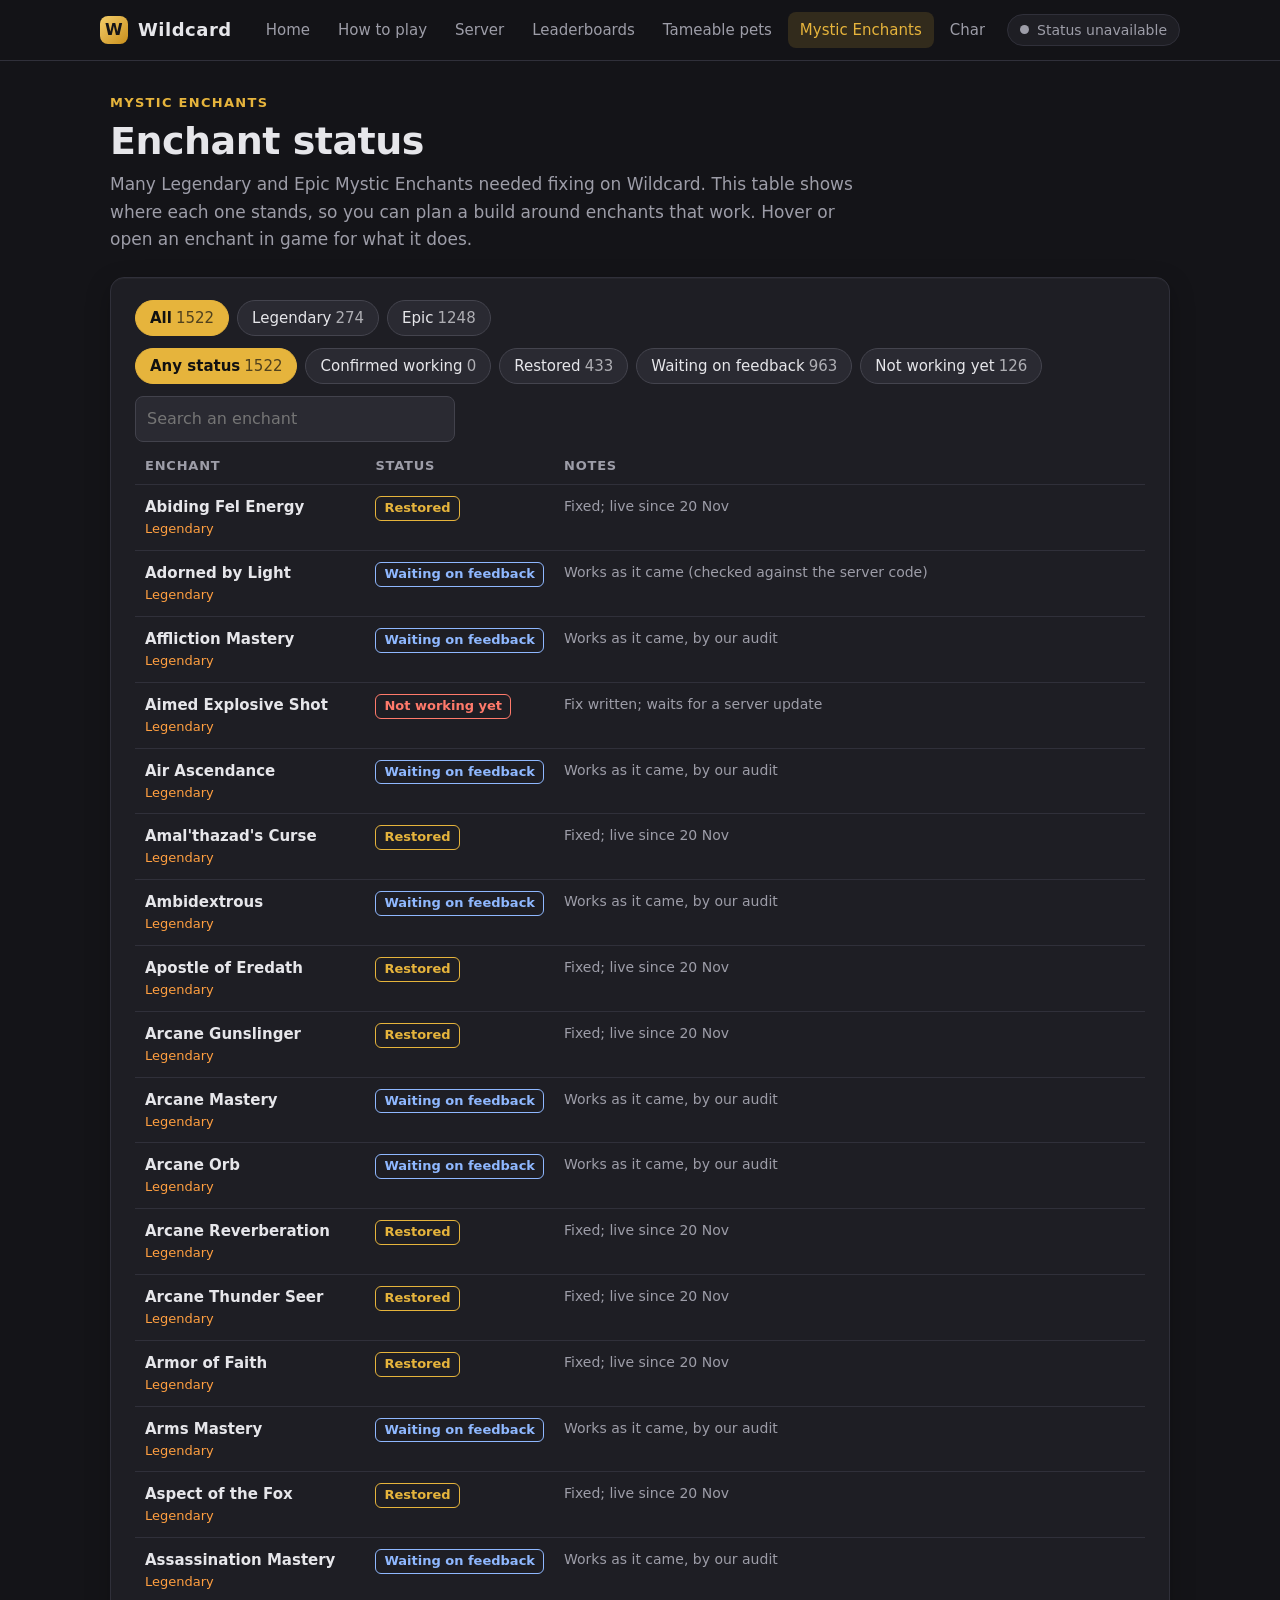
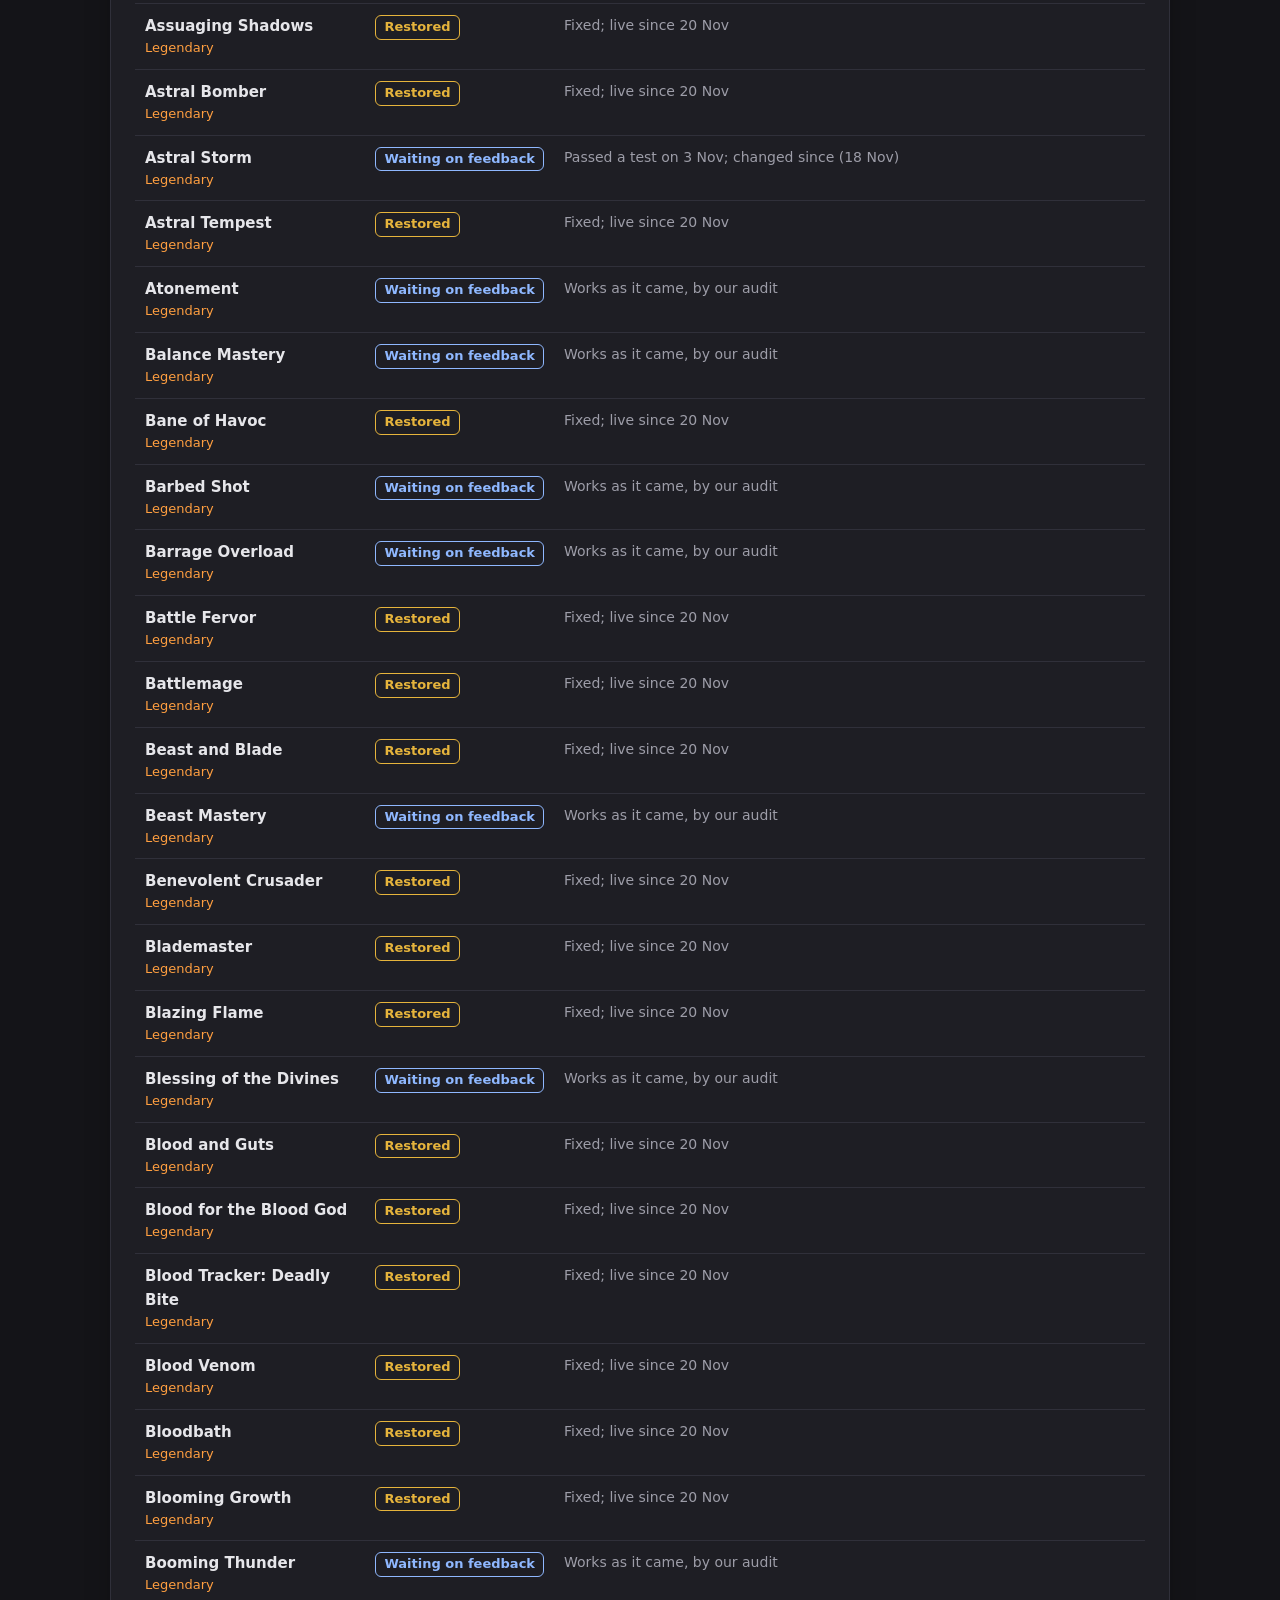
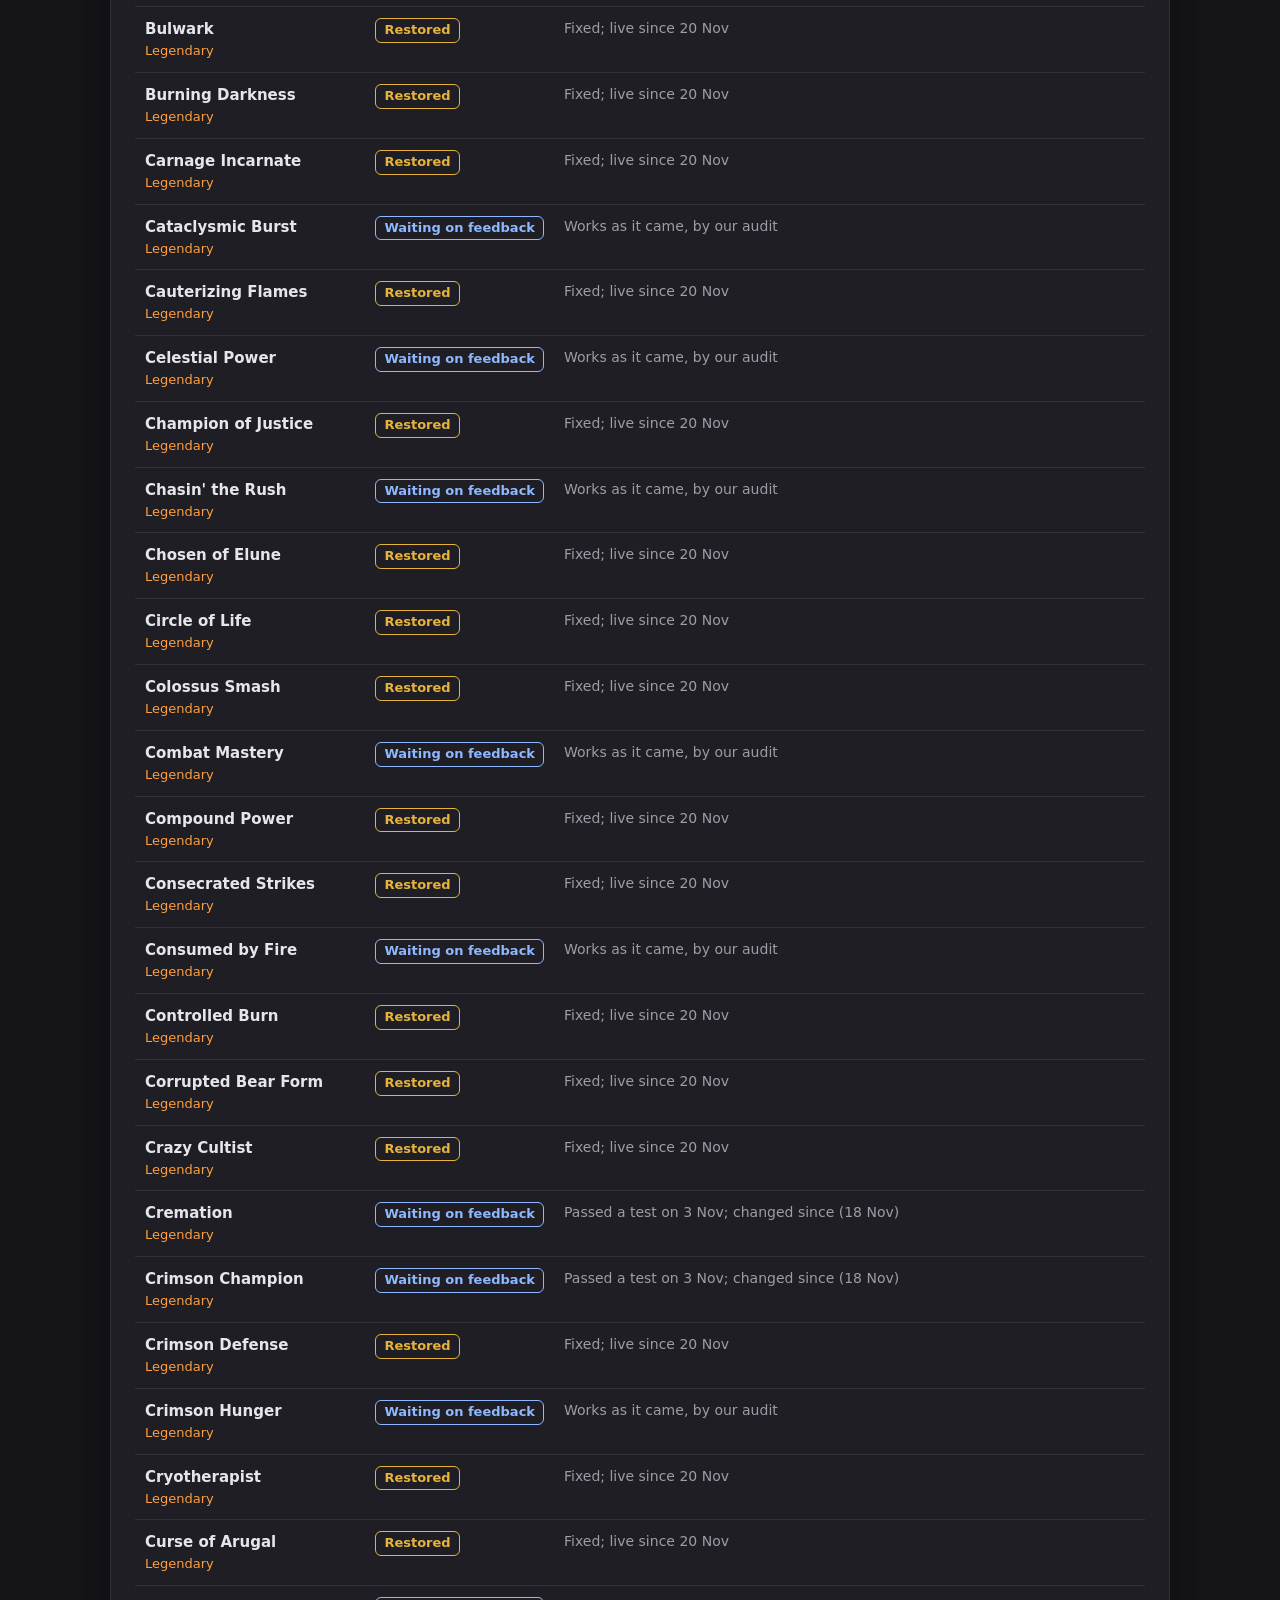
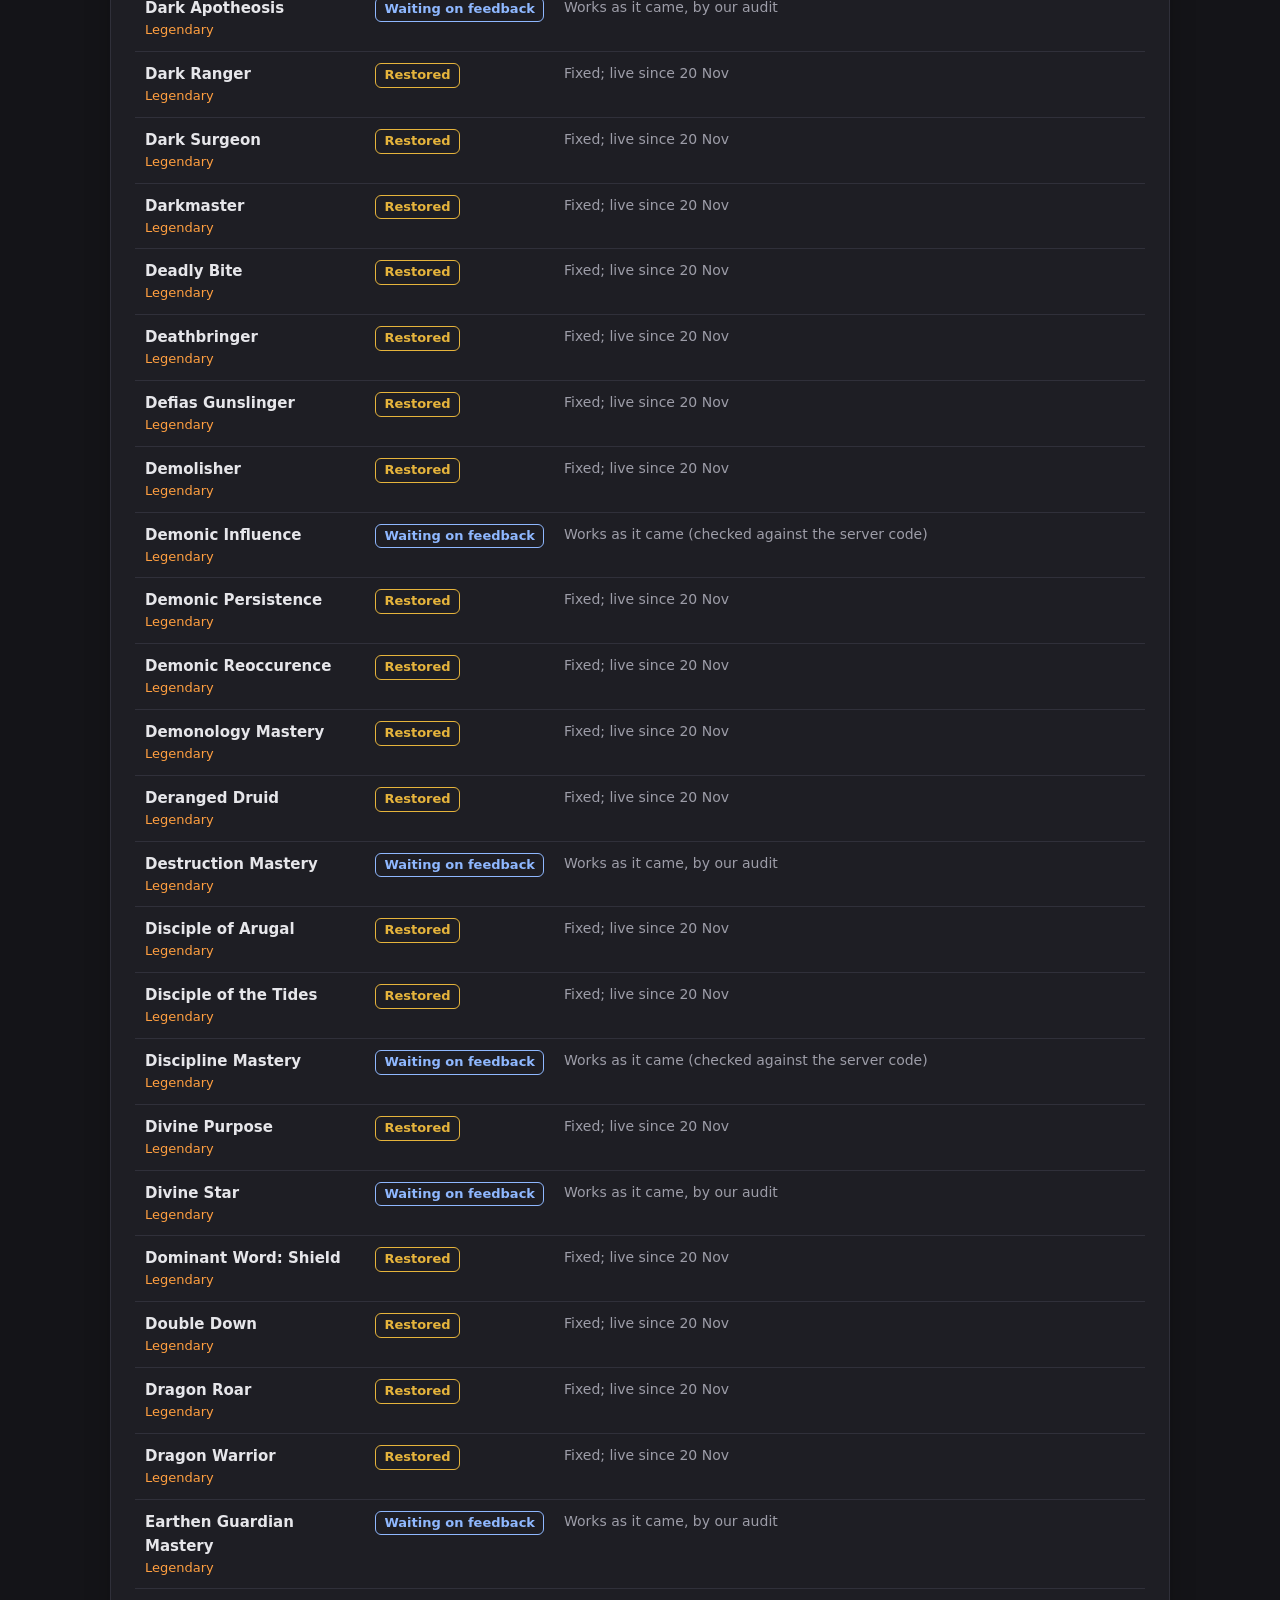
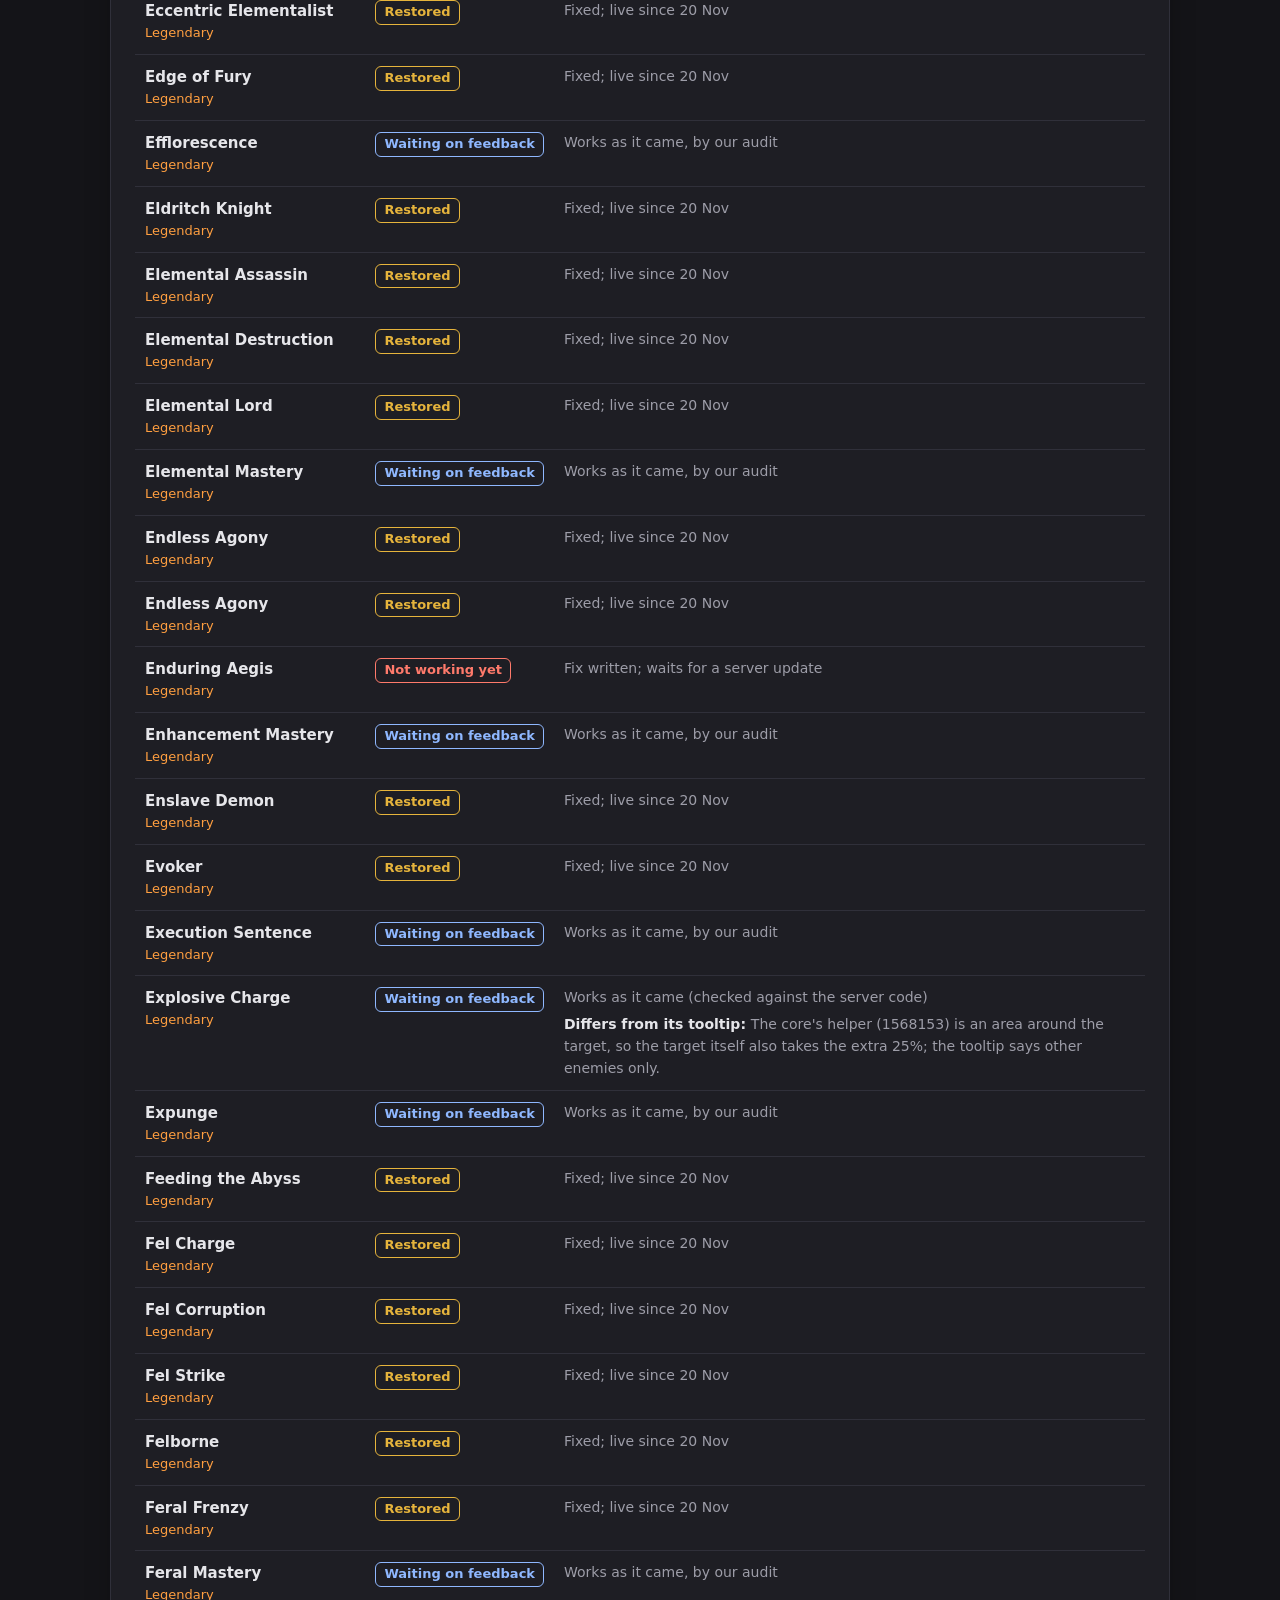
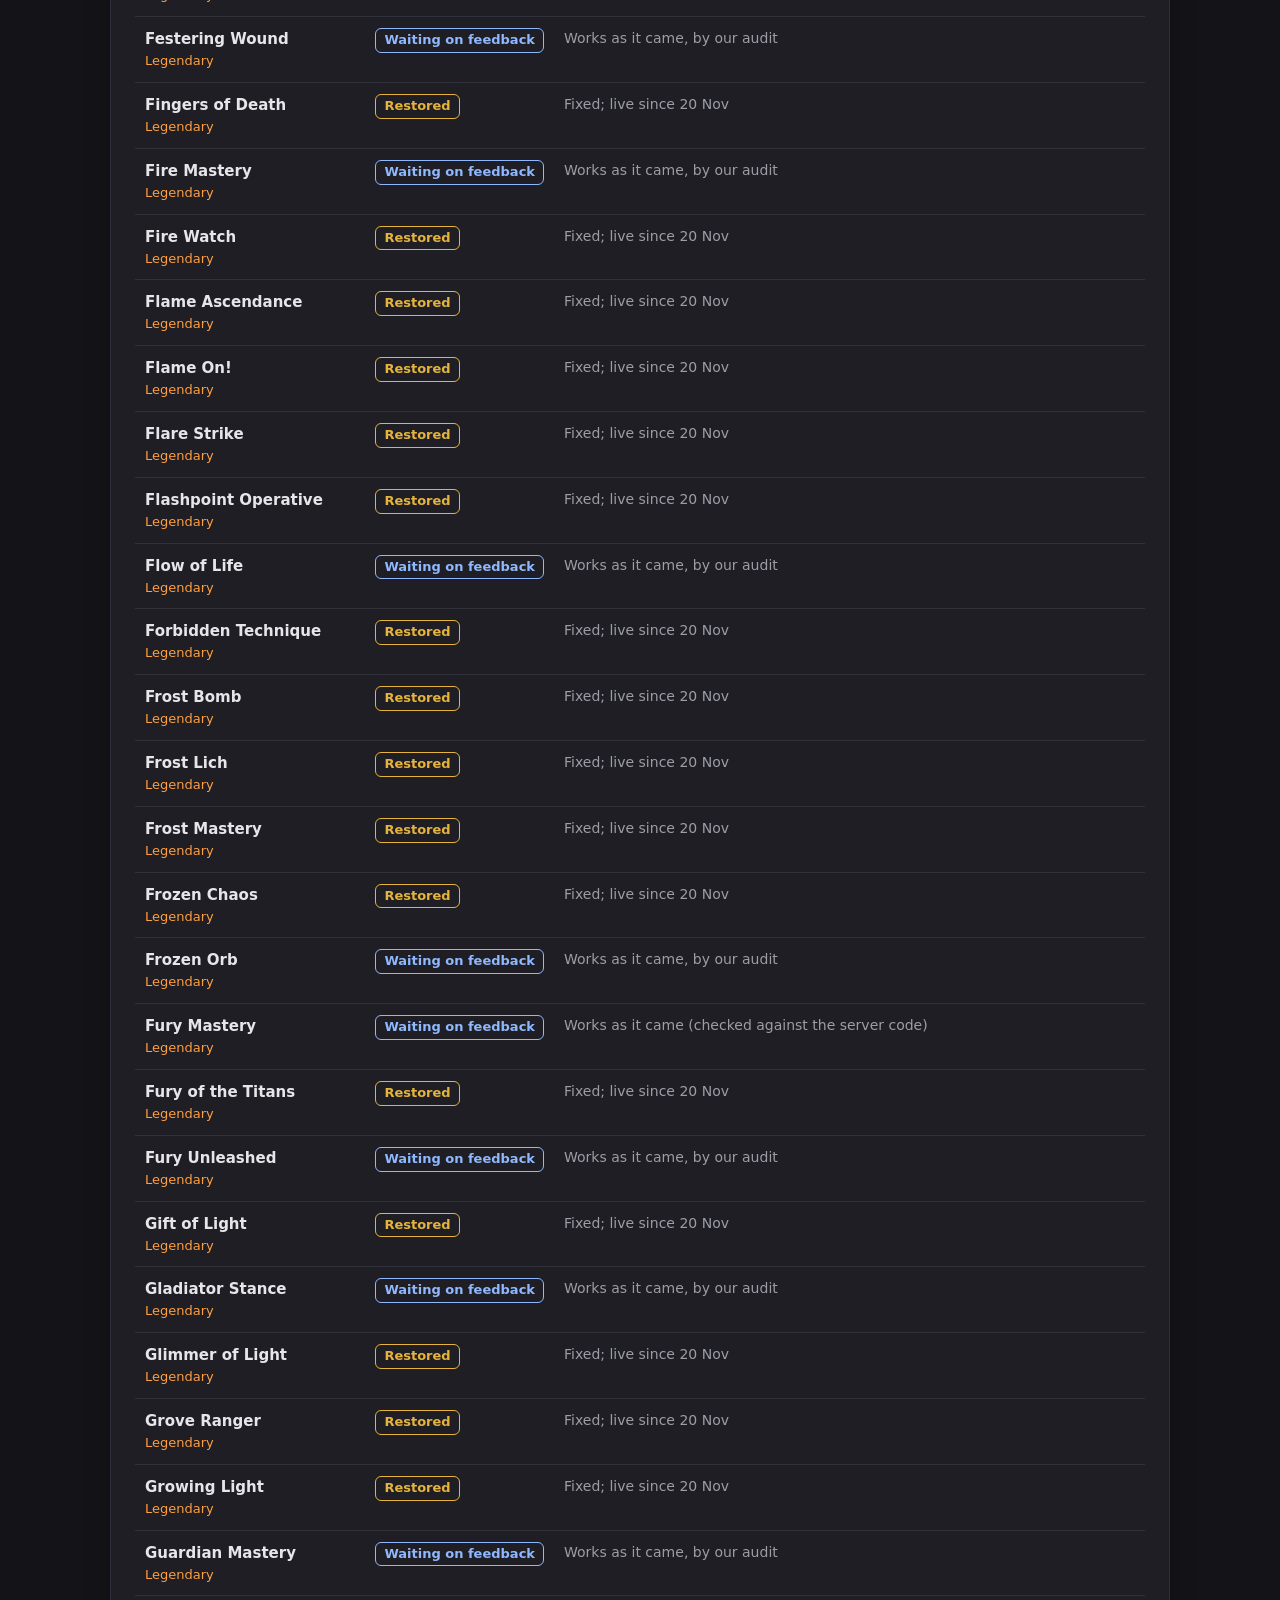
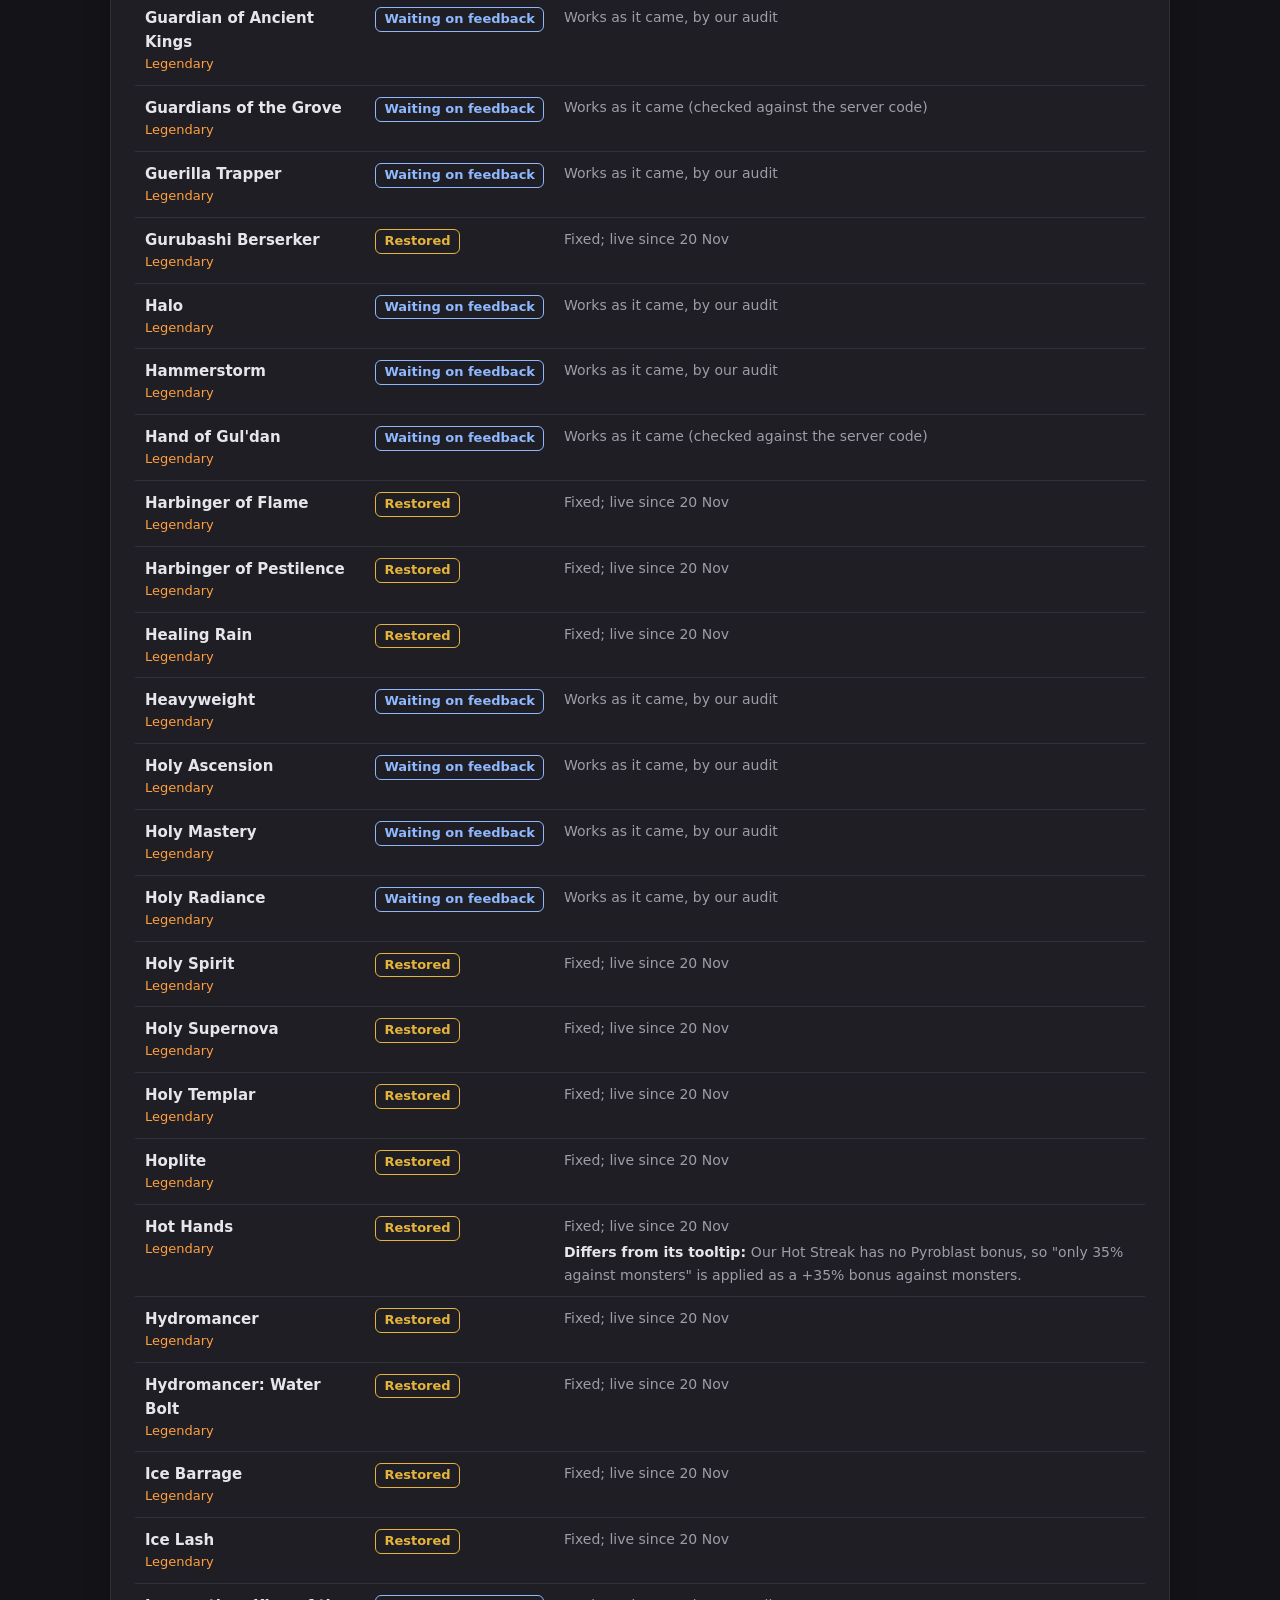
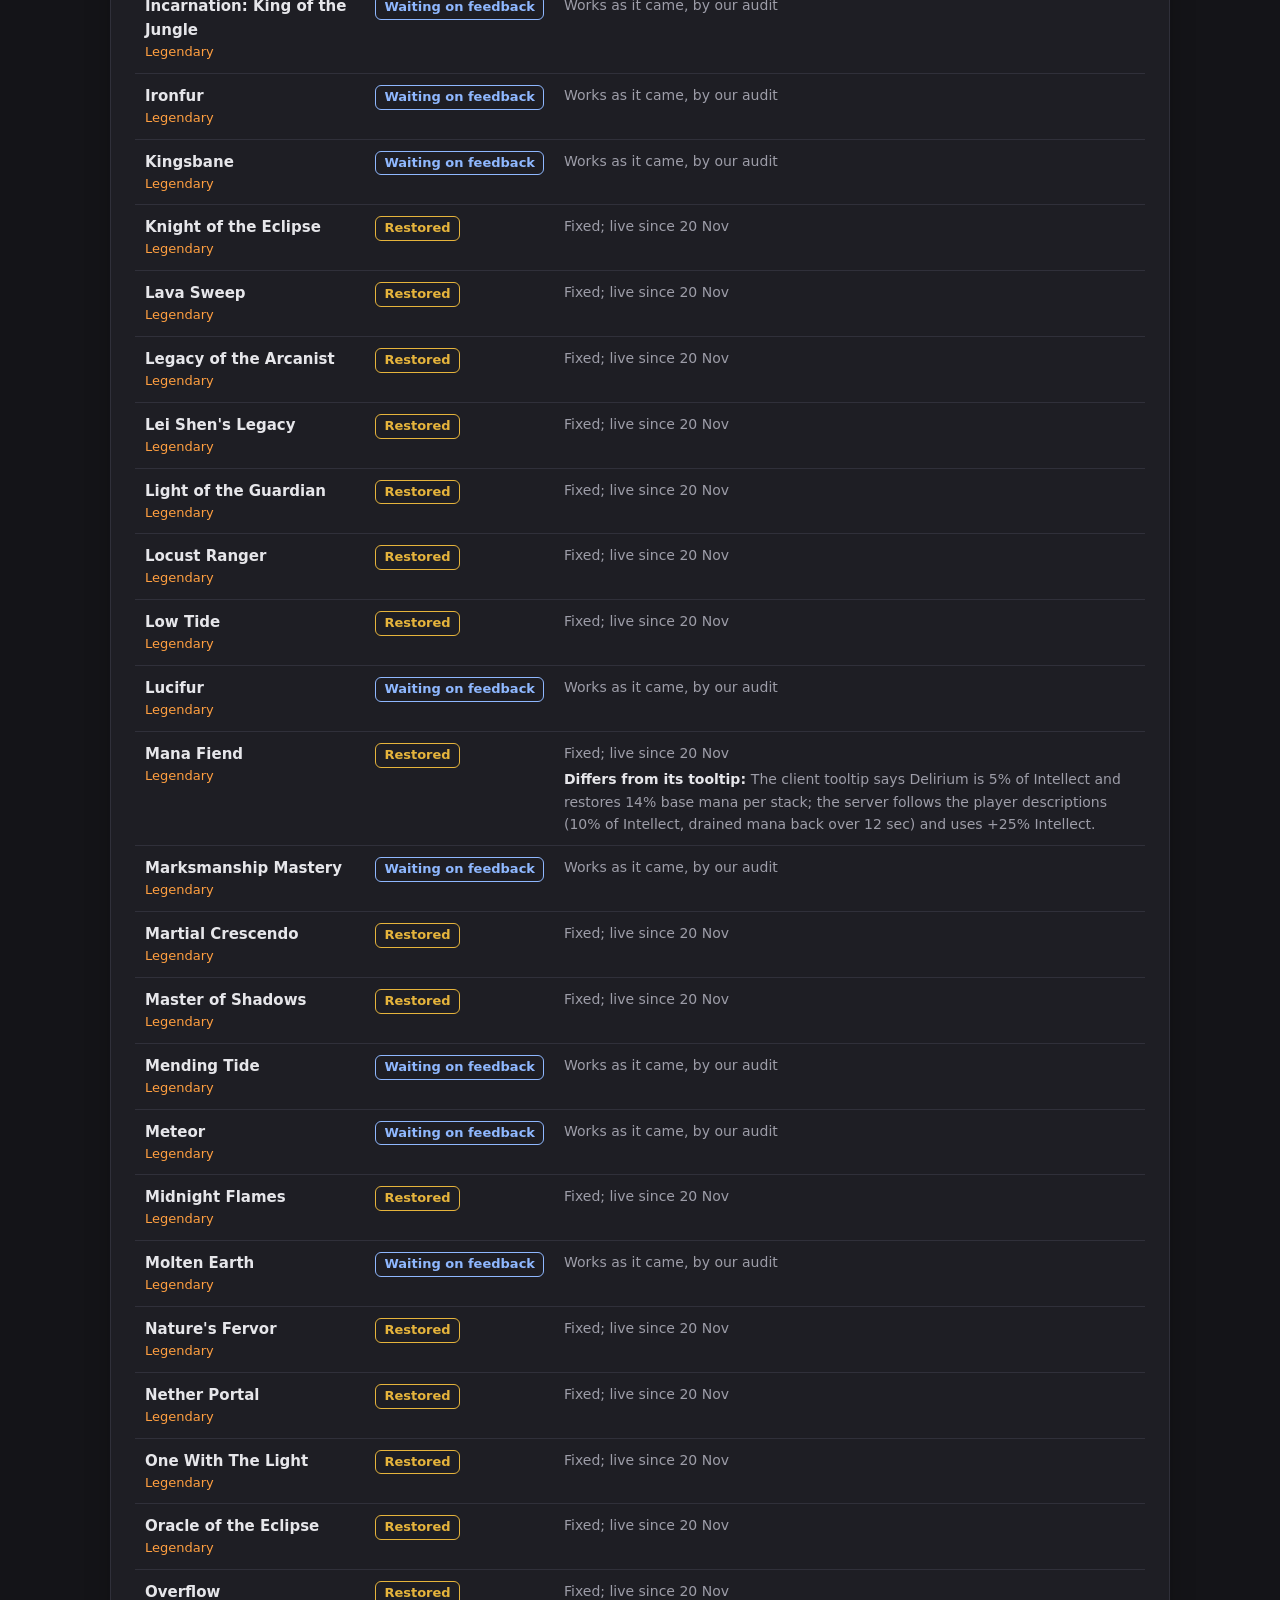
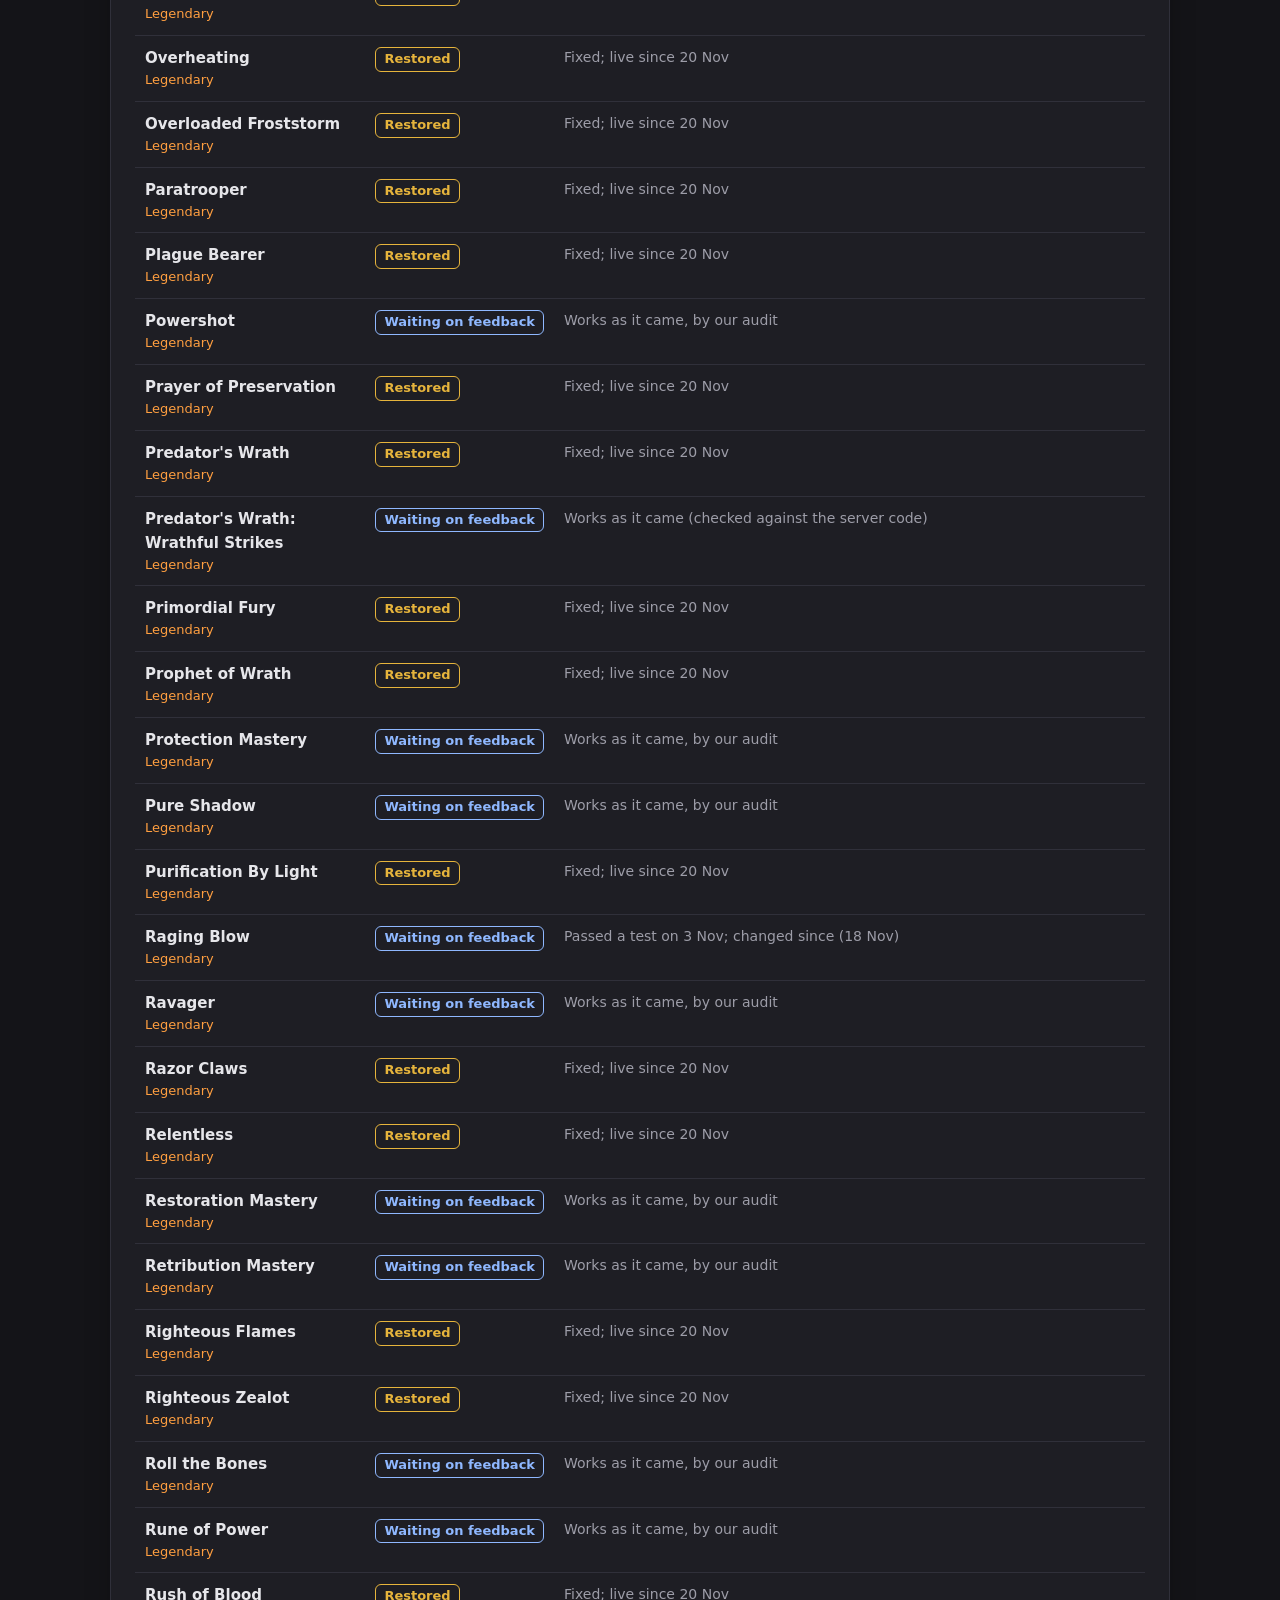
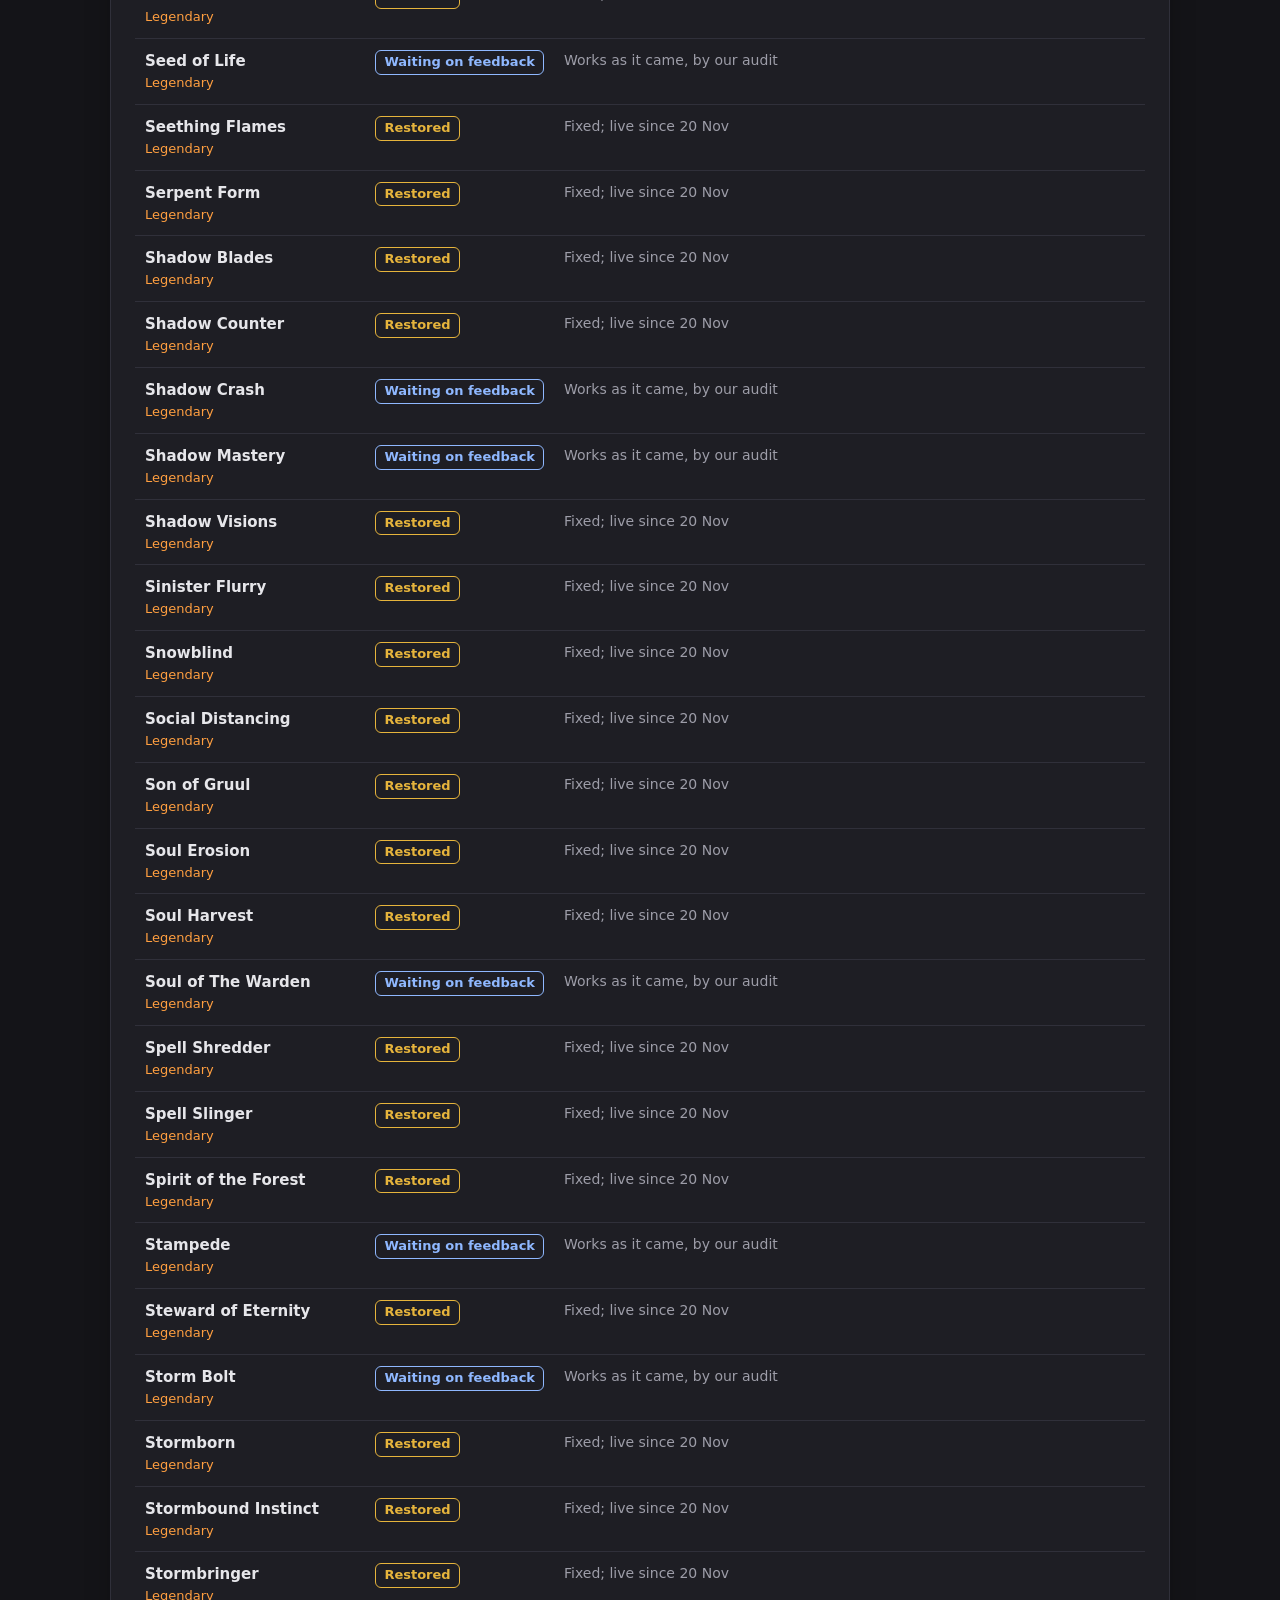
==== launcher/site/enchants.html @ 31d91184 "Website: Mystic Enchants page with every Legendary and Epic enchant's status James asked on 28 Nov f" ====
<!doctype html>
<html lang="en">
<head>
<meta charset="utf-8">
<meta name="viewport" content="width=device-width, initial-scale=1">
<title>Mystic Enchants</title>
<link rel="stylesheet" href="style.css">
<script src="site.js"></script>
<style>
  /* Mystic Enchants only */
  main { max-width: 1100px; }
  .tabs { display: flex; flex-wrap: wrap; gap: 8px; margin: 0 0 12px; }
  .tabs button { font: inherit; font-size: 15px; color: var(--text); background: var(--field); border: 1px solid #44444e;
                 border-radius: 999px; padding: 5px 14px; cursor: pointer; }
  .tabs button[aria-pressed="true"] { background: var(--gold); border-color: var(--gold); color: #111; font-weight: 700; }
  .tabs button span { opacity: .7; font-weight: 400; margin-left: 4px; }
  .tools { display: flex; flex-wrap: wrap; gap: 8px 20px; align-items: center; margin: 0 0 14px; }
  .tools input[type=search] { max-width: 320px; margin: 0; }
  .scroll { overflow-x: auto; }
  table { width: 100%; border-collapse: collapse; font-size: 15px; }
  th { text-align: left; color: var(--muted); font-size: 13px; text-transform: uppercase; letter-spacing: .06em;
       font-weight: 600; padding: 0 10px 8px; border-bottom: 1px solid var(--line); }
  td { padding: 10px; border-bottom: 1px solid var(--line); vertical-align: top; }
  td.name { font-weight: 700; }
  td.name .quality { display: block; font-weight: 400; font-size: 13px; }
  .legendary { color: #ff9f40; }
  .epic { color: #c9a0ff; }
  .badge { display: inline-block; white-space: nowrap; font-size: 13px; font-weight: 700; border-radius: 6px; padding: 1px 8px;
           border: 1px solid currentColor; }
  .badge.confirmed { color: var(--good); }
  .badge.restored { color: var(--gold); }
  .badge.feedback { color: #8fb8ff; }
  .badge.broken { color: var(--bad); }
  .differs { margin-top: 4px; font-size: 14px; color: var(--muted); }
  .differs b { color: var(--text); font-weight: 600; }
  dl.legend { display: grid; grid-template-columns: max-content 1fr; gap: 8px 14px; margin: 0; }
  dl.legend dd { margin: 0; color: var(--muted); font-size: 15px; }
  @media (max-width: 720px) {
    thead { display: none; }
    tr, td { display: block; }
    tr { border-bottom: 1px solid var(--line); padding: 8px 0; }
    td { border: 0; padding: 4px 0; }
    dl.legend { grid-template-columns: 1fr; }
  }
</style>
</head>
<body data-page="enchants">
<main>
  <header class="page-head">
    <p class="eyebrow">Mystic Enchants</p>
    <h1>Enchant status</h1>
    <p class="lede">Many Legendary and Epic Mystic Enchants needed fixing on Wildcard. This table shows where each one
    stands, so you can plan a build around enchants that work. Hover or open an enchant in game for what it does.</p>
  </header>
  <div class="stack">
    <section class="panel">
      <div class="tabs" id="quality" role="group" aria-label="Quality"></div>
      <div class="tabs" id="status" role="group" aria-label="Status"></div>
      <div class="tools">
        <input type="search" id="search" placeholder="Search an enchant" aria-label="Search">
      </div>
      <div class="scroll">
        <table>
          <thead><tr><th>Enchant</th><th>Status</th><th>Notes</th></tr></thead>
          <tbody id="rows"><tr><td colspan="3" class="note">Loading...</td></tr></tbody>
        </table>
      </div>
      <p class="note" id="count" style="margin-top:12px"></p>
    </section>
    <section class="panel">
      <h2>What the statuses mean</h2>
      <dl class="legend">
        <dt><span class="badge confirmed">Confirmed working</span></dt>
        <dd>Tested in game and does what it says. Nothing has changed since.</dd>
        <dt><span class="badge restored">Restored</span></dt>
        <dd>It was broken and we fixed it; the fix is on the server. Not yet confirmed in game, so tell us how it goes.</dd>
        <dt><span class="badge feedback">Waiting on feedback</span></dt>
        <dd>Should work: it worked as it came, or it passed a test before a later change. Nobody has confirmed it since.</dd>
        <dt><span class="badge broken">Not working yet</span></dt>
        <dd>Known not to work, or only partly. Some have a fix waiting for the next server update.</dd>
      </dl>
      <p class="note" style="margin-top:14px">Found an enchant that does not do what it says, or one that works?
      Use <b>Report Bug</b> in game and name the enchant. Every report helps move an
      enchant to Confirmed working. Recent fixes are listed on the <a href="changes.html">Changes</a> page.</p>
    </section>
  </div>
</main>
<script>
const $ = (id) => document.getElementById(id);
const LABELS = { confirmed: "Confirmed working", restored: "Restored", feedback: "Waiting on feedback", broken: "Not working yet" };
const QUALITIES = ["All", "Legendary", "Epic"];
let data = null;
let quality = "All";
let status = "all";

function el(tag, attrs = {}, text) {
  const node = document.createElement(tag);
  for (const [key, value] of Object.entries(attrs)) node.setAttribute(key, value);
  if (text !== undefined) node.textContent = text;
  return node;
}

function button(label, count, pressed, onclick) {
  const node = el("button", { type: "button", "aria-pressed": String(pressed) }, label);
  node.append(el("span", {}, count));
  node.onclick = onclick;
  return node;
}

function inQuality(e) {
  return quality === "All" || e.quality === quality;
}

function showTabs() {
  const q = $("quality");
  q.textContent = "";
  for (const name of QUALITIES)
    q.append(button(name, data.enchants.filter((e) => name === "All" || e.quality === name).length, name === quality,
                    () => { quality = name; showTabs(); showRows(); }));
  const s = $("status");
  s.textContent = "";
  s.append(button("Any status", data.enchants.filter(inQuality).length, status === "all",
                  () => { status = "all"; showTabs(); showRows(); }));
  for (const [key, label] of Object.entries(LABELS))
    s.append(button(label, data.enchants.filter((e) => inQuality(e) && e.status === key).length, status === key,
                    () => { status = key; showTabs(); showRows(); }));
}

function showRows() {
  const body = $("rows");
  body.textContent = "";
  const words = $("search").value.trim().toLowerCase().split(/\s+/).filter(Boolean);
  const list = data.enchants.filter((e) => inQuality(e) && (status === "all" || e.status === status) &&
    words.every((w) => e.name.toLowerCase().includes(w)));
  for (const e of list.slice(0, 600)) {
    const row = el("tr");
    const name = el("td", { class: "name" }, e.name);
    name.append(el("span", { class: "quality " + e.quality.toLowerCase() }, e.quality));
    const badge = el("td");
    badge.append(el("span", { class: "badge " + e.status }, LABELS[e.status]));
    const notes = el("td", { class: "note" }, e.note);
    if (e.differs) {
      const differs = el("div", { class: "differs" });
      differs.append(el("b", {}, "Differs from its tooltip: "), document.createTextNode(e.differs));
      notes.append(differs);
    }
    row.append(name, badge, notes);
    body.append(row);
  }
  if (!list.length) {
    const row = el("tr");
    row.append(el("td", { colspan: "3", class: "note" }, "No enchant matches."));
    body.append(row);
  }
  $("count").textContent = list.length + (list.length === 1 ? " enchant" : " enchants") +
    (list.length > 600 ? " (the first 600 shown; search or filter to narrow it)" : "") +
    ". Updated " + new Date(data.updated + "T00:00:00").toLocaleDateString() + ".";
}

async function load() {
  try {
    const reply = await fetch("enchant-status.json", { cache: "no-store" });
    if (!reply.ok) throw new Error(reply.status);
    data = await reply.json();
  } catch (error) {
    $("rows").innerHTML = '<tr><td colspan="3" class="note">The enchant list is unavailable right now. Try again in a minute.</td></tr>';
    return;
  }
  showTabs();
  showRows();
}

$("search").addEventListener("input", showRows);
load();
</script>
</body>
</html>
---- launcher/site/style.css ----
/* Shared look for every Wildcard page: wildcard.jtlab.cc (home, how to play, server, leaderboards, pets, changes)
   and join.jtlab.cc (sign-up, which serves this same file). The header and footer on wildcard.jtlab.cc come from
   site.js. Page files only add rules for things that exist on that page alone. */
:root {
  --bg: #141418; --panel: #1e1e24; --panel-2: #26262e; --line: #30303a; --field: #2a2a32; --text: #e6e6ea;
  --muted: #9d9da8; --gold: #e6b43c; --gold-soft: rgba(230, 180, 60, .14); --good: #7ad97a; --bad: #ff7a6b;
  --wait: #9d9da8; --radius: 14px; --shadow: 0 1px 0 rgba(255, 255, 255, .03) inset, 0 8px 24px rgba(0, 0, 0, .25);
}
* { box-sizing: border-box; }
html { scroll-behavior: smooth; }
[id] { scroll-margin-top: 84px; }  /* anchors land below the sticky header */
body { margin: 0; background: var(--bg); color: var(--text); font: 16px/1.6 "Segoe UI", system-ui, -apple-system, sans-serif;
       -webkit-font-smoothing: antialiased; }
main { max-width: 1120px; margin: 0 auto; padding: 32px 20px 72px; }
a { color: var(--gold); text-underline-offset: 2px; }
:focus-visible { outline: 2px solid var(--gold); outline-offset: 2px; border-radius: 4px; }

/* Site header (built by site.js) */
.site-header { position: sticky; top: 0; z-index: 10; background: rgba(20, 20, 24, .86);
               backdrop-filter: saturate(1.4) blur(10px); -webkit-backdrop-filter: saturate(1.4) blur(10px);
               border-bottom: 1px solid var(--line); }
.site-header .inner { max-width: 1120px; margin: 0 auto; padding: 0 20px; height: 60px; display: flex;
                      align-items: center; gap: 22px; }
.brand { display: flex; align-items: center; gap: 10px; color: var(--text); text-decoration: none; font-weight: 800;
         letter-spacing: .5px; font-size: 18px; white-space: nowrap; }
.brand .mark { width: 28px; height: 28px; border-radius: 8px; display: grid; place-items: center; color: #141418;
               background: linear-gradient(135deg, #f3cd6a, #c98f1c); font-size: 16px; font-weight: 900; }
.site-nav { display: flex; gap: 4px; overflow-x: auto; scrollbar-width: none; flex: 1 1 auto; min-width: 0; }
.site-nav::-webkit-scrollbar { display: none; }
.site-nav a { color: var(--muted); text-decoration: none; font-size: 15px; padding: 6px 12px; border-radius: 8px;
              white-space: nowrap; }
.site-nav a:hover { color: var(--text); background: var(--panel-2); }
.site-nav a[aria-current="page"] { color: var(--gold); background: var(--gold-soft); }
.pill { display: inline-flex; align-items: center; gap: 8px; font-size: 14px; color: var(--muted); white-space: nowrap;
        background: var(--panel); border: 1px solid var(--line); border-radius: 999px; padding: 4px 12px;
        text-decoration: none; }
.pill b { color: var(--text); font-weight: 600; }
.site-header .pill { flex: 0 0 auto; }
@media (max-width: 860px) {
  .site-header .inner { height: auto; flex-wrap: wrap; padding-top: 10px; padding-bottom: 6px; gap: 6px 14px; }
  .site-nav { order: 3; flex-basis: 100%; margin: 0 -8px; }
  .site-header .pill { margin-left: auto; }
}

/* Site footer */
.site-footer { border-top: 1px solid var(--line); color: var(--muted); font-size: 14px; }
.site-footer .inner { max-width: 1120px; margin: 0 auto; padding: 22px 20px 36px; display: flex; flex-wrap: wrap;
                      gap: 8px 24px; justify-content: space-between; }
.site-footer a { color: var(--muted); }

/* Page heading */
.page-head { margin: 0 0 24px; }
.eyebrow { font-size: 13px; font-weight: 700; text-transform: uppercase; letter-spacing: .1em; color: var(--gold); margin: 0 0 6px; }

/* Headings and text */
h1 { color: var(--text); font-size: 38px; line-height: 1.15; margin: 0 0 8px; letter-spacing: -.5px; }
h2 { color: var(--text); font-size: 20px; line-height: 1.3; margin: 0 0 12px; }
h3 { font-size: 16px; margin: 18px 0 6px; }
.label { font-size: 13px; font-weight: 700; text-transform: uppercase; letter-spacing: .08em; color: var(--muted); margin: 0 0 8px; }
p { margin: 0 0 12px; }
p:last-child { margin-bottom: 0; }
.tag, .lede { color: var(--muted); font-size: 17px; margin: 0 0 24px; max-width: 70ch; }
.note { color: var(--muted); font-size: 14px; }
code { background: var(--field); padding: 1px 6px; border-radius: 4px; font-size: .92em; }
ol, ul { padding-left: 22px; margin: 0 0 12px; }
li { margin: 0 0 6px; }
ol:last-child, ul:last-child { margin-bottom: 0; }

/* Cards (".panel" is the older name, still used by the sign-up page) */
.card, .panel { background: var(--panel); border: 1px solid var(--line); border-radius: var(--radius); padding: 22px 24px;
                box-shadow: var(--shadow); }
.card-head { display: flex; align-items: baseline; justify-content: space-between; gap: 12px; margin: 0 0 14px; }
.card-head h2 { margin: 0; }
.more { font-size: 14px; font-weight: 600; text-decoration: none; white-space: nowrap; }
.more::after { content: " \2192"; }
.stack > * + * { margin-top: 16px; }
.grid { display: grid; grid-template-columns: 1fr 1fr; gap: 16px; }
.grid-3 { display: grid; grid-template-columns: repeat(3, 1fr); gap: 16px; }
.wide { grid-column: 1 / -1; }
@media (max-width: 900px) { .grid-3 { grid-template-columns: 1fr; } }
@media (max-width: 720px) { .grid { grid-template-columns: 1fr; } }

/* Buttons */
.button { display: inline-flex; align-items: center; justify-content: center; gap: 8px; background: var(--gold); color: #141418;
          font: inherit; font-weight: 700; padding: 11px 22px; border-radius: 10px; border: 2px solid var(--gold);
          text-decoration: none; cursor: pointer; transition: filter .15s, transform .15s; }
.button:hover { filter: brightness(1.08); transform: translateY(-1px); }
.button:disabled { opacity: .6; cursor: default; transform: none; }
.button.quiet { background: transparent; color: var(--gold); }
.button.big { font-size: 17px; padding: 13px 26px; }
.button + p { margin-top: 14px; }
.actions { display: flex; flex-wrap: wrap; gap: 10px; align-items: center; }

/* Forms */
label { display: block; font-weight: 600; margin: 0 0 4px; }
.hint { color: var(--muted); font-size: 15px; margin: 0 0 6px; }
input { width: 100%; font: inherit; color: var(--text); background: var(--field); border: 1px solid #42424c;
        border-radius: 8px; padding: 9px 11px; margin: 0 0 16px; }
input:focus { outline: 2px solid var(--gold); border-color: transparent; }

/* Status colours */
.good, .up { color: var(--good); }
.bad, .down { color: var(--bad); }
.dot { display: inline-block; width: 9px; height: 9px; border-radius: 50%; background: var(--wait); flex: 0 0 auto; }
.up .dot, .dot.up { background: var(--good); box-shadow: 0 0 0 3px rgba(122, 217, 122, .18); }
.down .dot, .dot.down { background: var(--bad); }
.rows .dot { margin-right: 7px; }

/* Key/value rows */
.rows { display: grid; grid-template-columns: max-content 1fr; gap: 6px 18px; margin: 0; }
.rows dt { color: var(--muted); }
.rows dd { margin: 0; }

/* Ranked lists */
.ranked { list-style: none; margin: 0; padding: 0; counter-reset: rank; }
.ranked li { counter-increment: rank; display: flex; align-items: baseline; gap: 10px; margin: 0; padding: 5px 0;
             border-top: 1px solid var(--line); }
.ranked li:first-child { border-top: 0; }
.ranked li::before { content: counter(rank); color: var(--muted); font-size: 13px; min-width: 18px; text-align: right;
                     font-variant-numeric: tabular-nums; }
.ranked li:nth-child(1)::before { color: var(--gold); font-weight: 800; }
.ranked .name { flex: 1 1 auto; min-width: 0; overflow: hidden; text-overflow: ellipsis; white-space: nowrap; }
.ranked .value { color: var(--gold); font-weight: 700; font-variant-numeric: tabular-nums; }

/* Small chips */
.chips { display: flex; flex-wrap: wrap; gap: 6px; }
.chip { background: var(--field); border-radius: 999px; padding: 2px 10px; font-size: 14px; white-space: nowrap; }
.chip b { color: var(--gold); }

/* The weekly event (home and server pages, built by site.js) */
.event-name { font-size: 22px; font-weight: 800; color: var(--gold); margin: 0 0 2px; line-height: 1.25; }
.countdown { display: flex; flex-wrap: wrap; align-items: baseline; gap: 2px 12px; margin: 0 0 14px; }
.countdown strong { font-size: 20px; font-variant-numeric: tabular-nums; }
.countdown span { color: var(--muted); font-size: 14px; }
.boosts { list-style: none; padding: 0; margin: 0; display: grid; gap: 6px; }
.boosts li { margin: 0; padding-left: 22px; position: relative; }
.boosts li::before { content: "\2191"; position: absolute; left: 0; color: var(--good); font-weight: 800; }
.timeline { display: flex; gap: 4px; margin: 4px 0 18px; }
.week { flex: 1 1 0; min-width: 0; }
.week .bar { position: relative; height: 8px; border-radius: 4px; background: var(--line); }
.week .fill { position: absolute; inset: 0 auto 0 0; border-radius: 4px; background: var(--gold); opacity: .4; }
.week.now .bar { background: #3b3424; }
.week .pin { position: absolute; top: -5px; width: 4px; height: 18px; margin-left: -2px; border-radius: 2px;
             background: var(--gold); box-shadow: 0 0 0 3px var(--panel); }
.week b { display: block; margin-top: 8px; font-size: 14px; line-height: 1.3; }
.week.now b { color: var(--gold); }
.week small { display: block; color: var(--muted); font-size: 12px; line-height: 1.3; }
@media (max-width: 520px) { .timeline { flex-wrap: wrap; row-gap: 14px; } .week { flex: 1 1 calc(50% - 4px); } }

details { margin-top: 16px; }
summary { cursor: pointer; color: var(--gold); font-weight: 600; }

/* The older top navigation, still used by the sign-up page */
nav.top { display: flex; flex-wrap: wrap; gap: 6px 20px; margin: 0 0 28px; font-size: 15px; }
nav.top a { color: var(--muted); text-decoration: none; }
nav.top a:hover, nav.top a[aria-current] { color: var(--gold); }

@media (max-width: 720px) {
  main { padding: 24px 16px 56px; }
  h1 { font-size: 30px; }
  .card, .panel { padding: 18px; }
}
@media (prefers-reduced-motion: reduce) {
  html { scroll-behavior: auto; }
  .button { transition: none; }
}
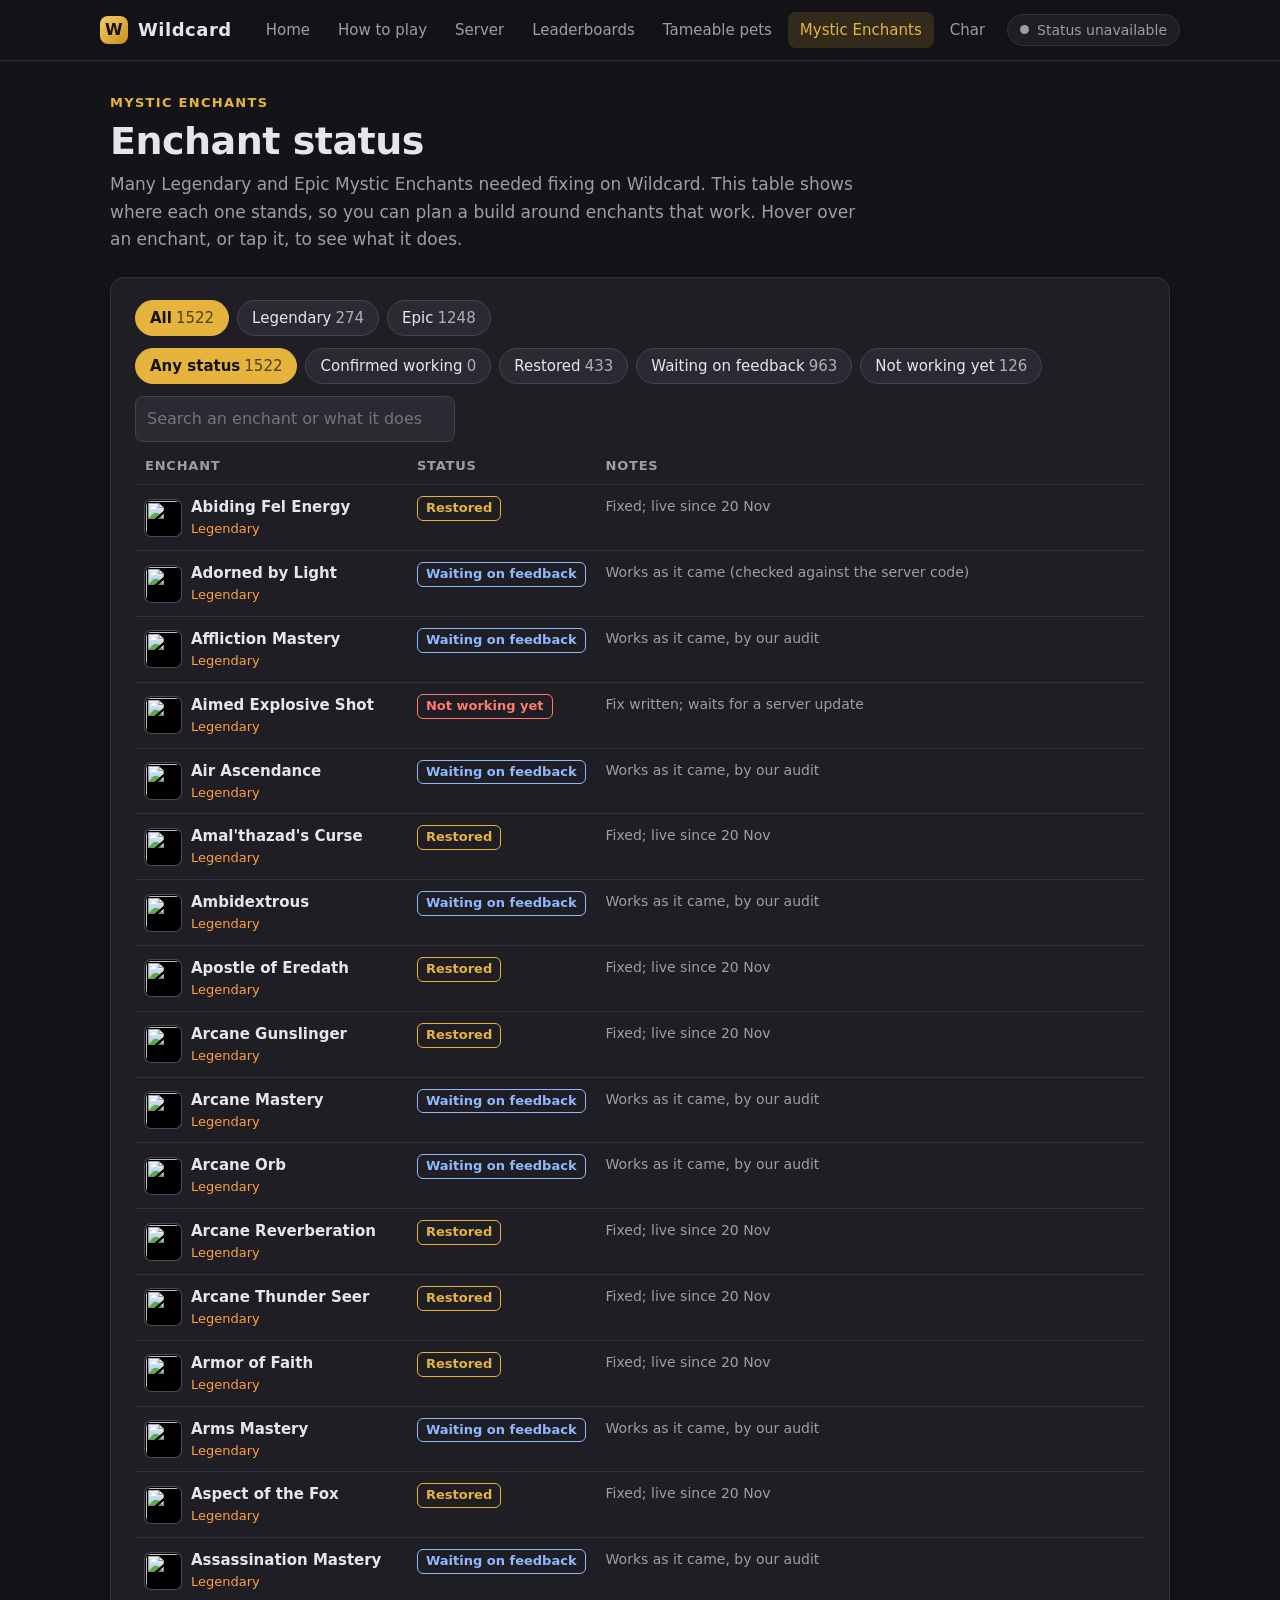
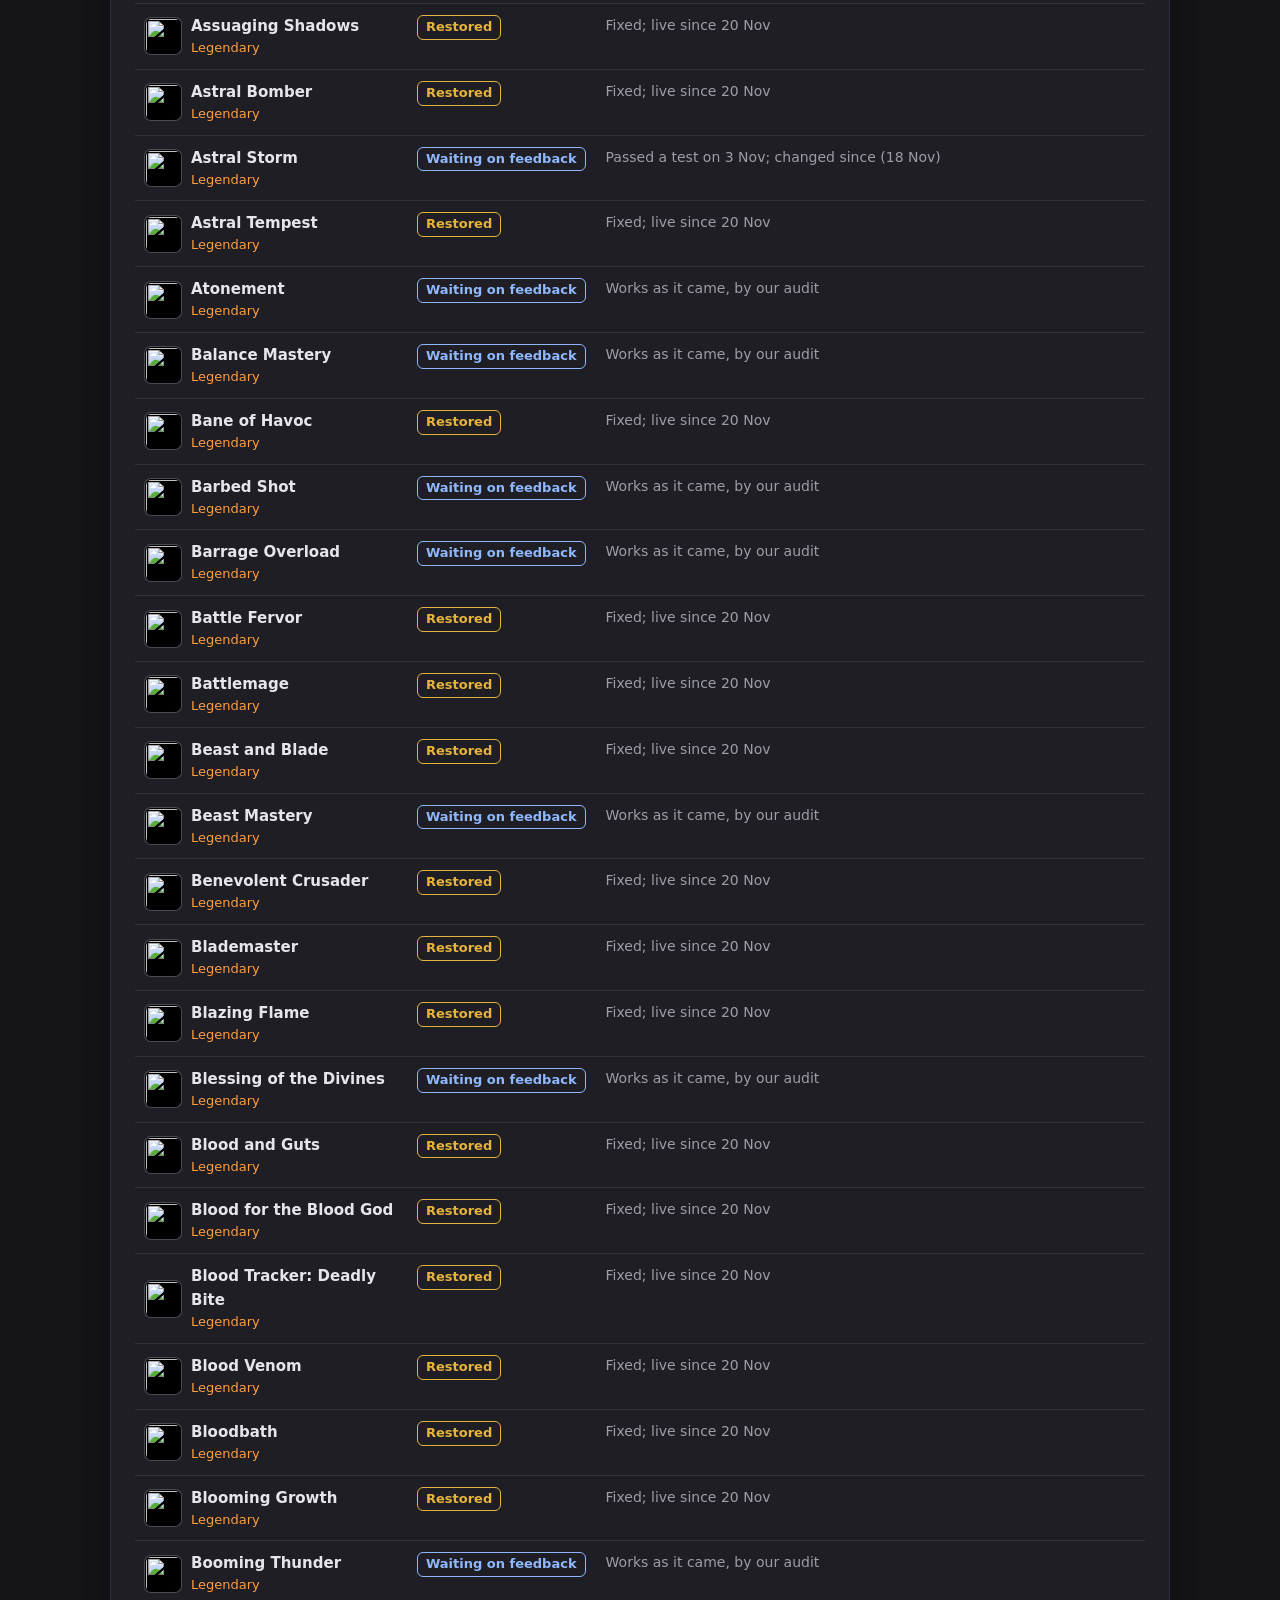
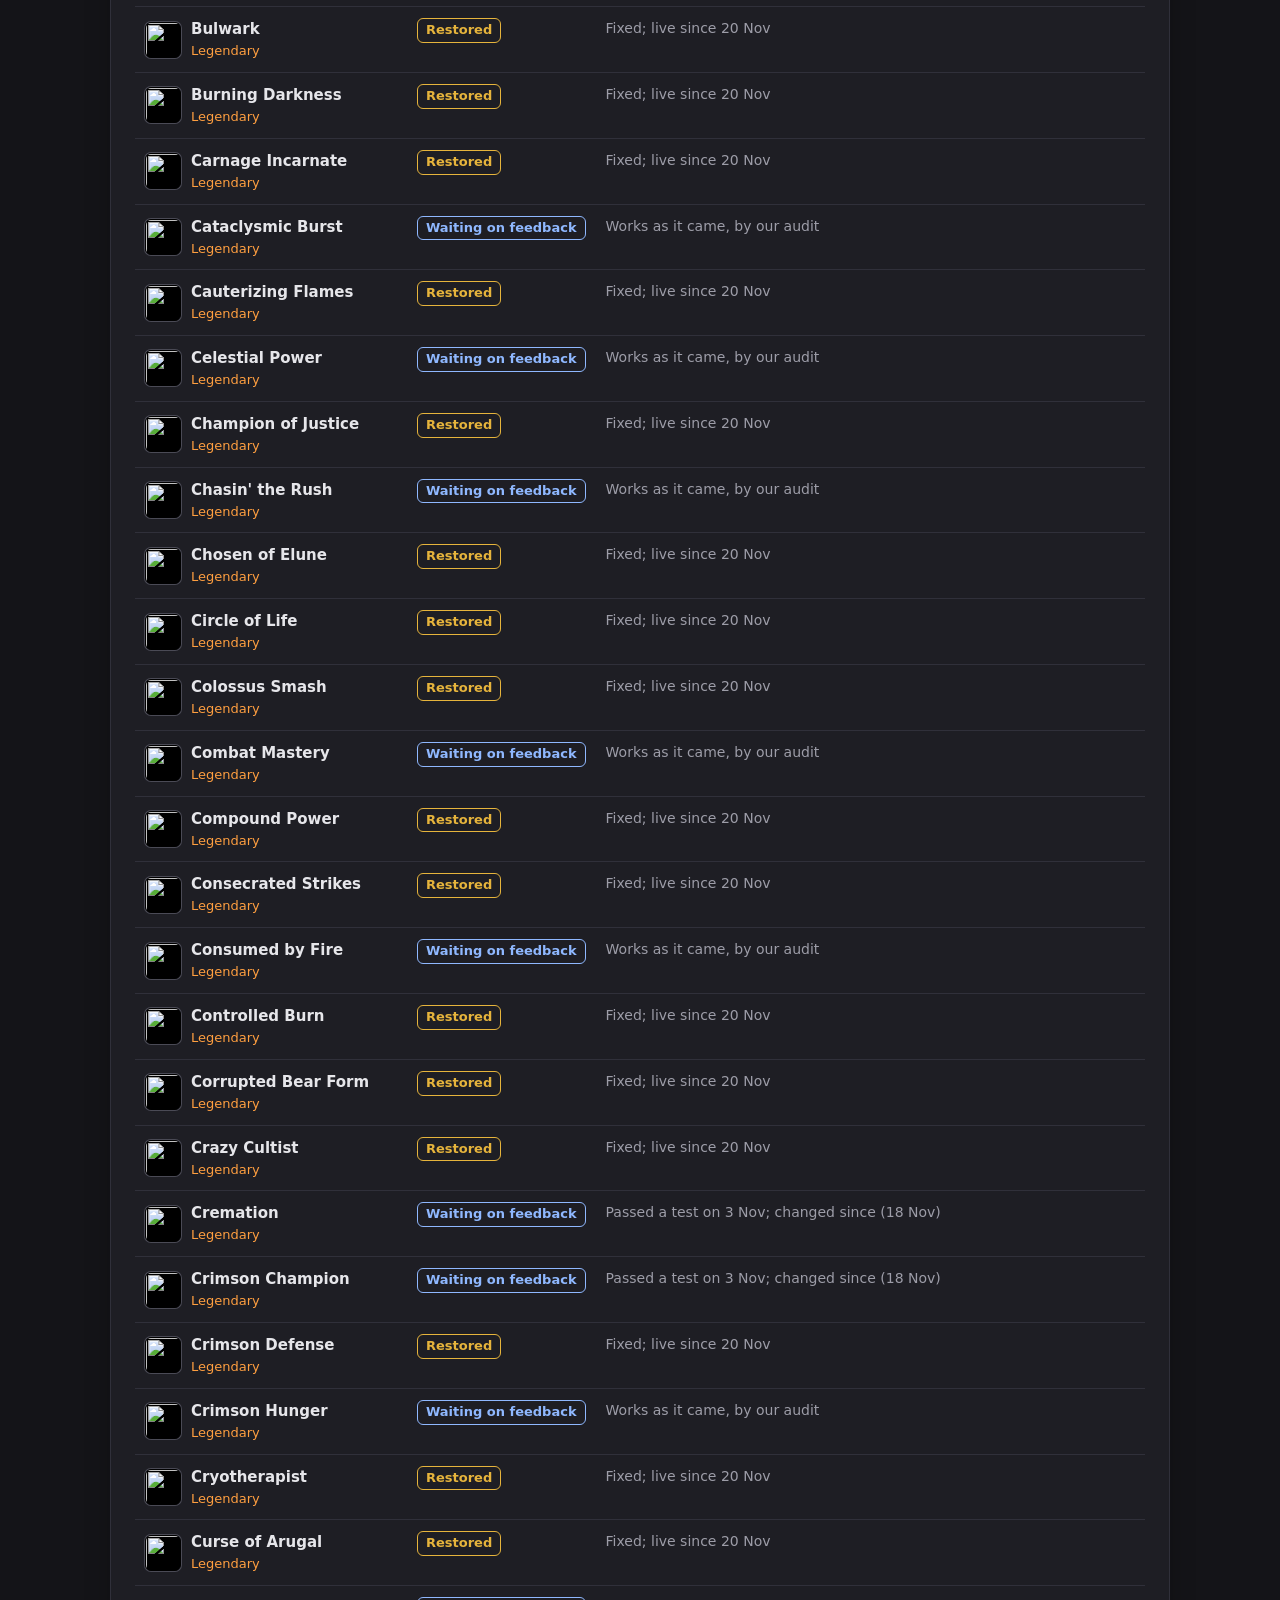
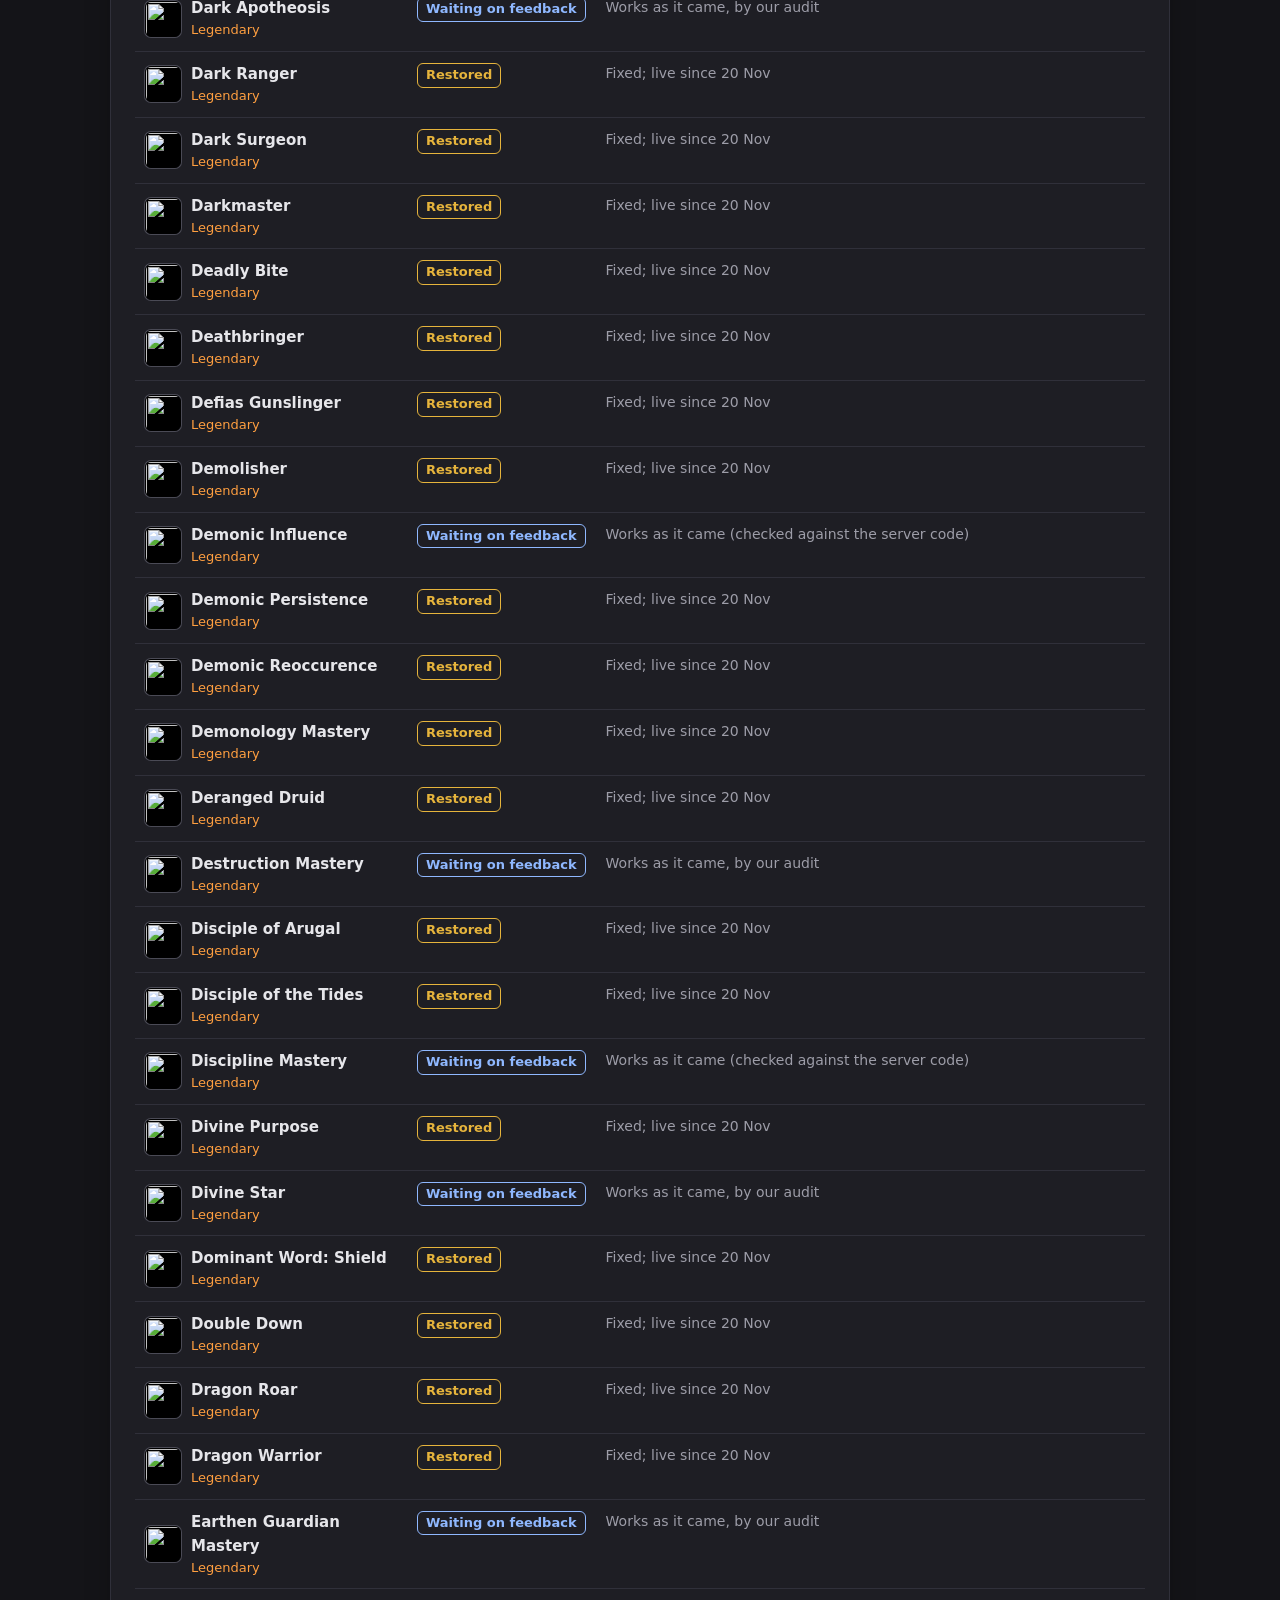
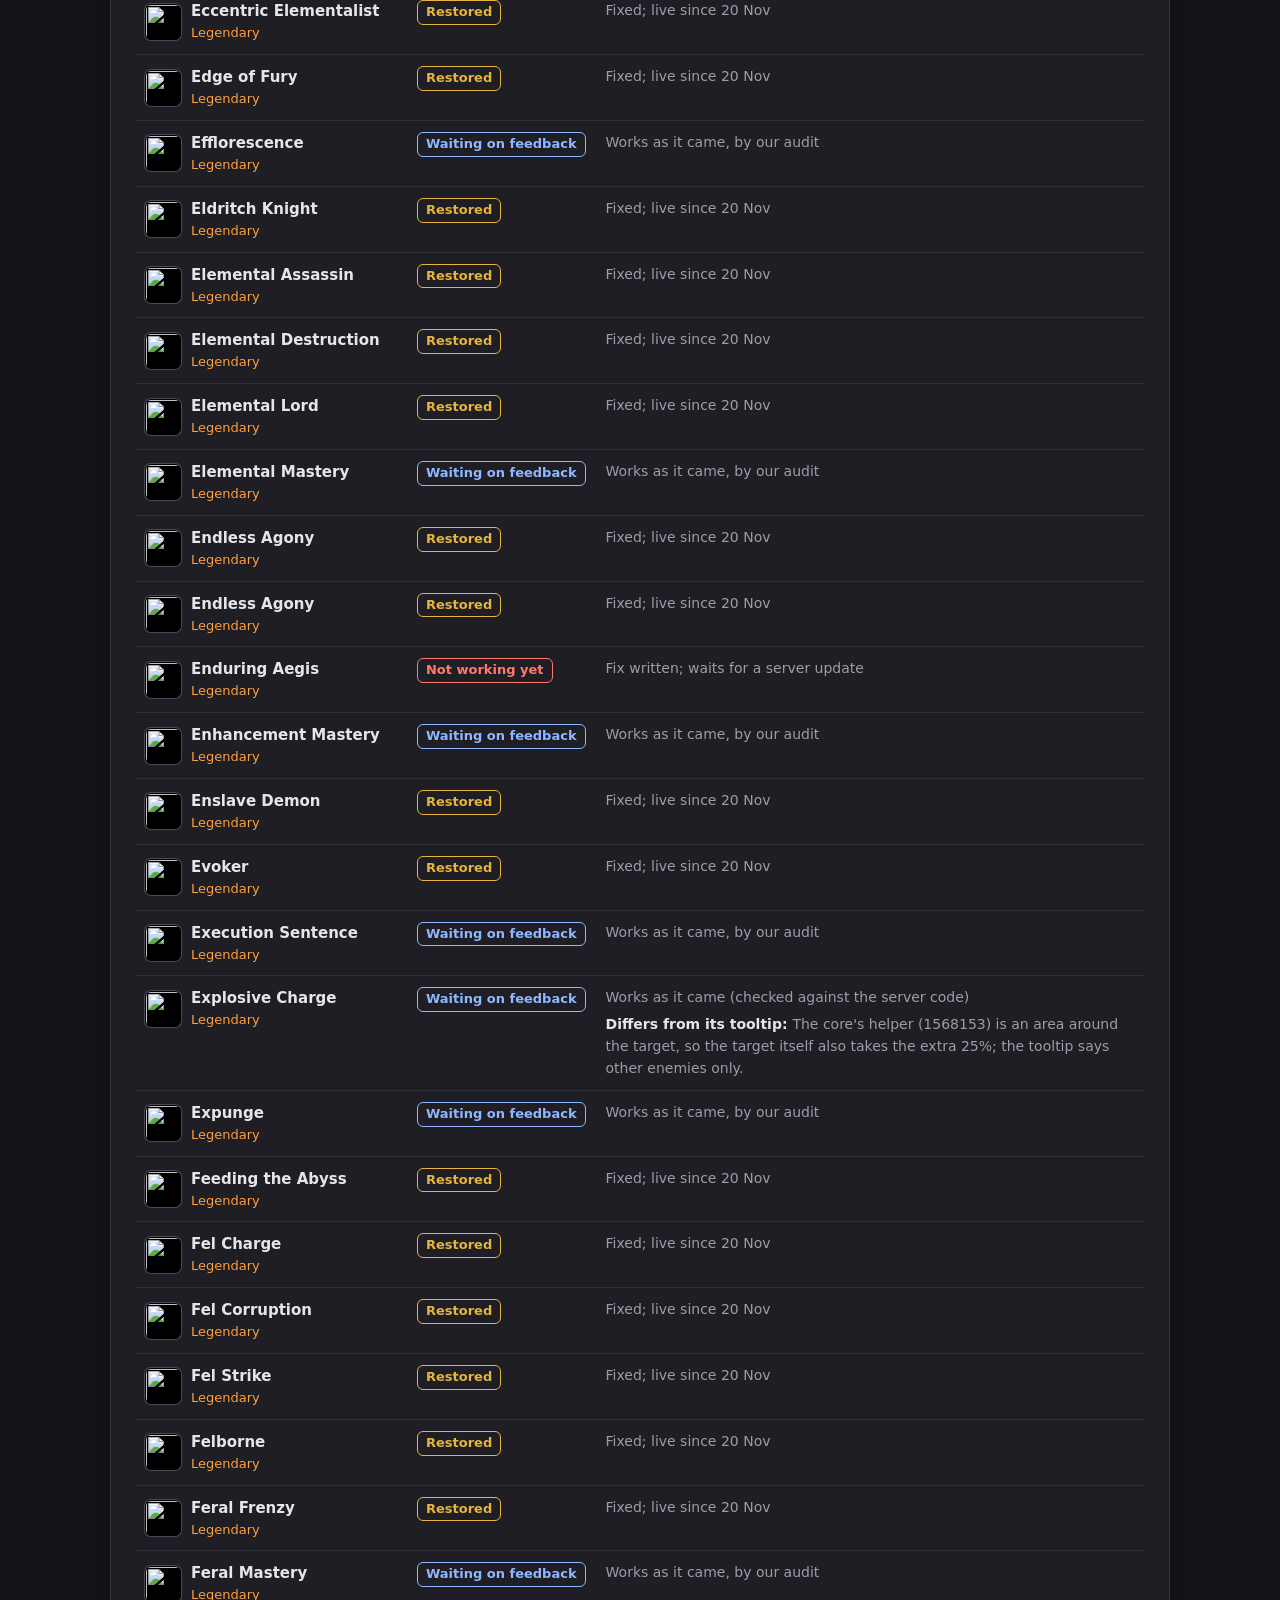
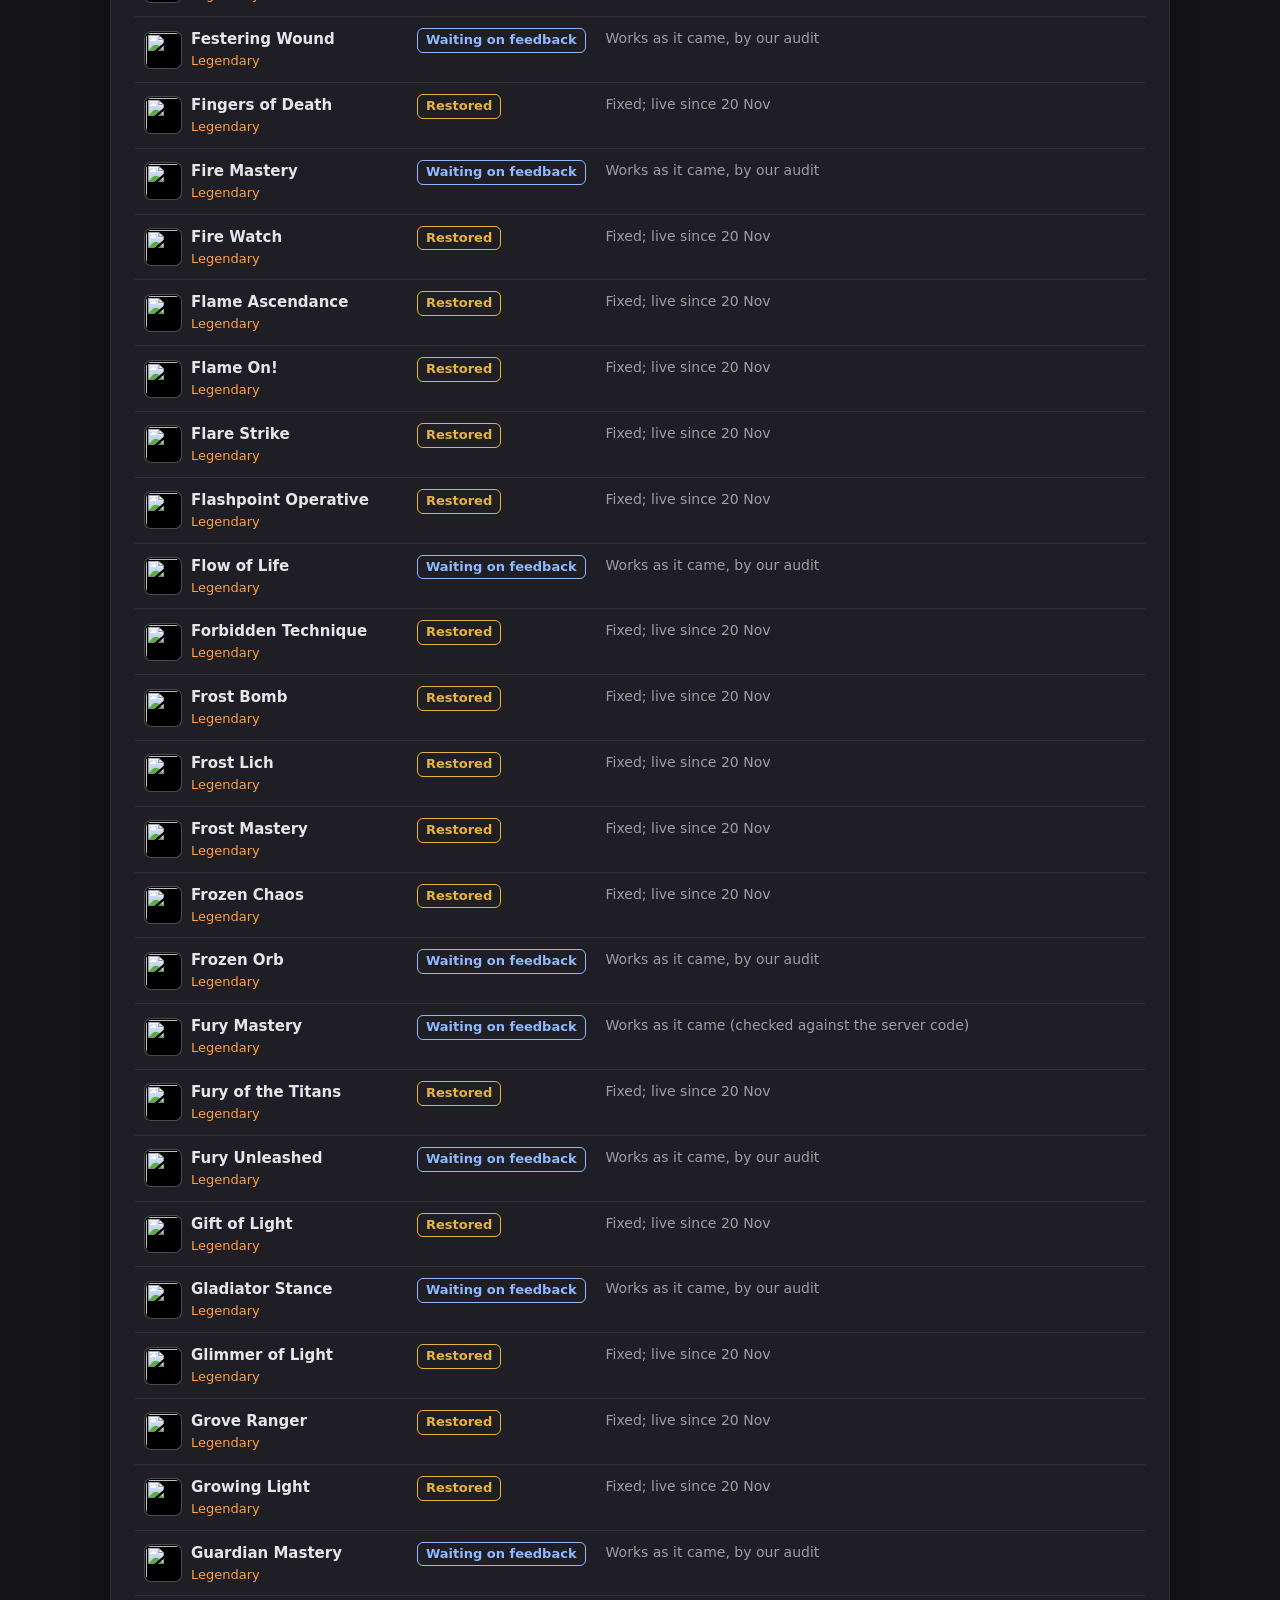
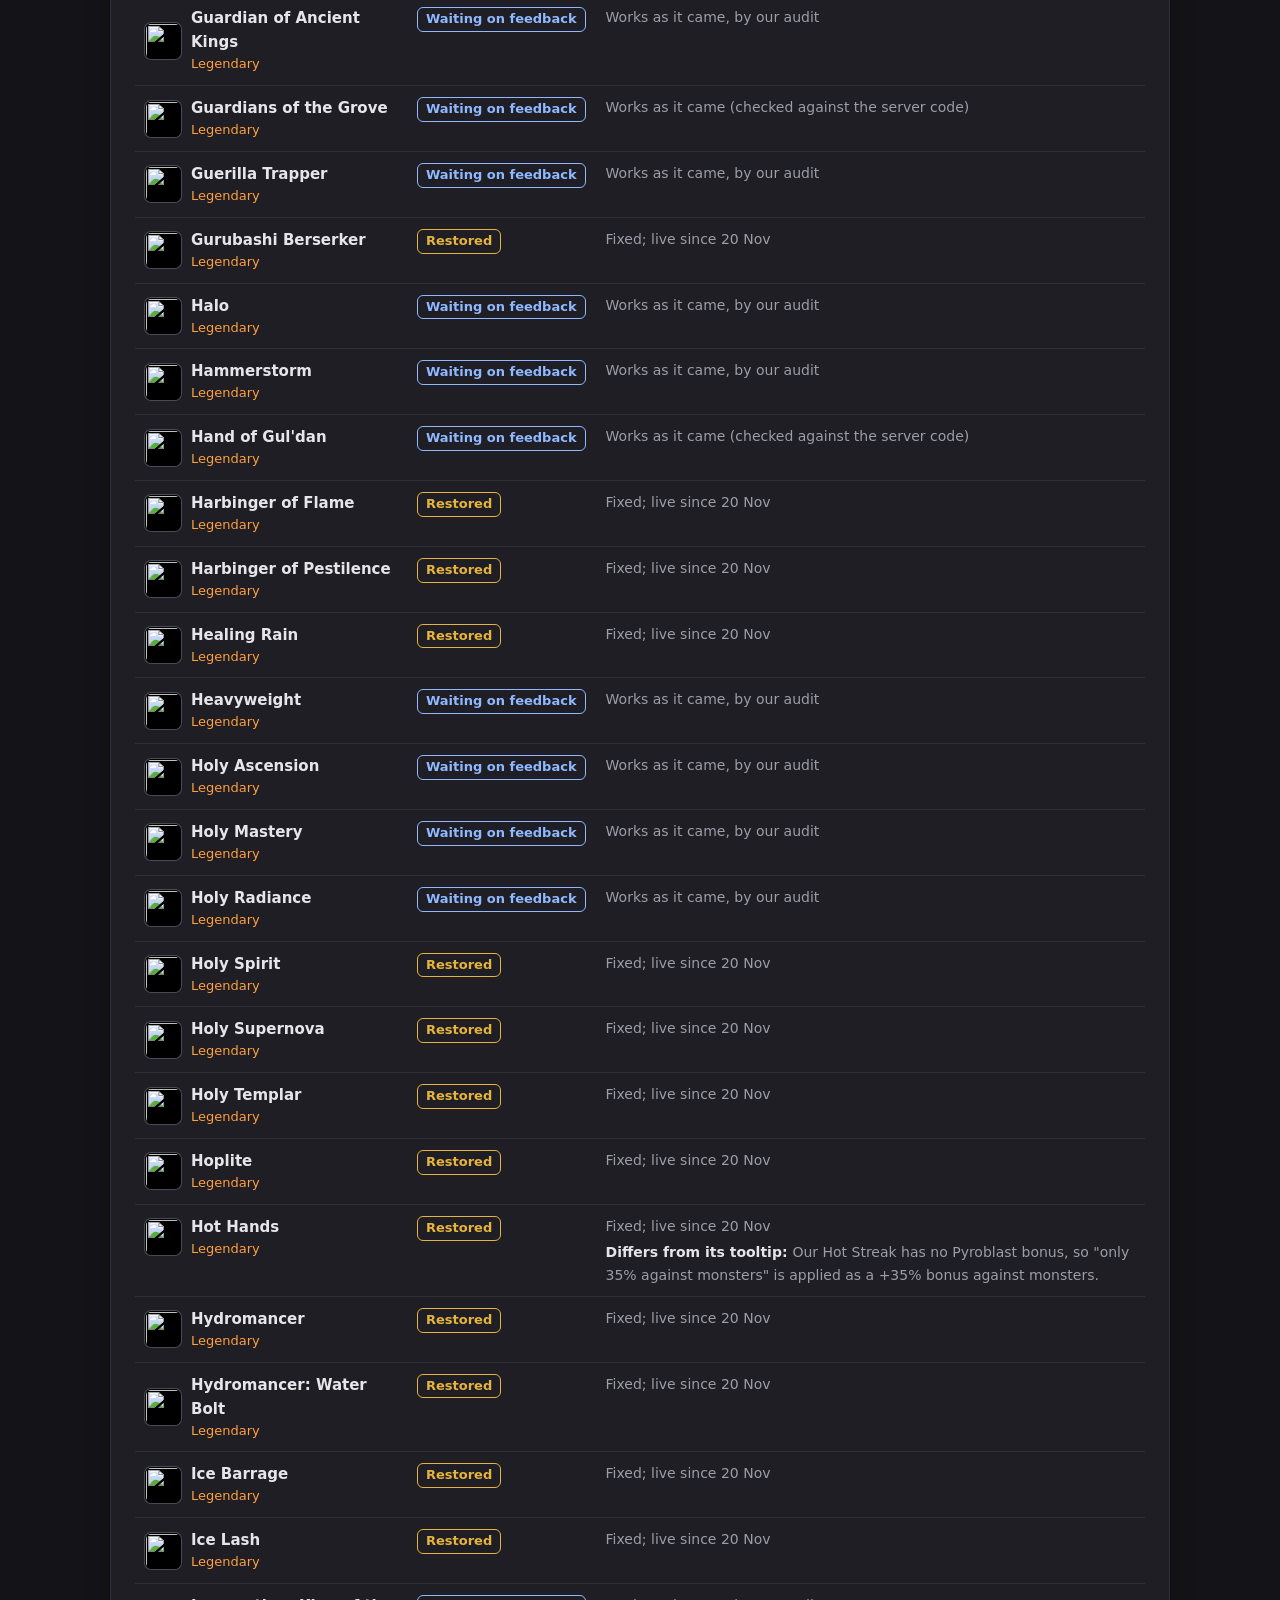
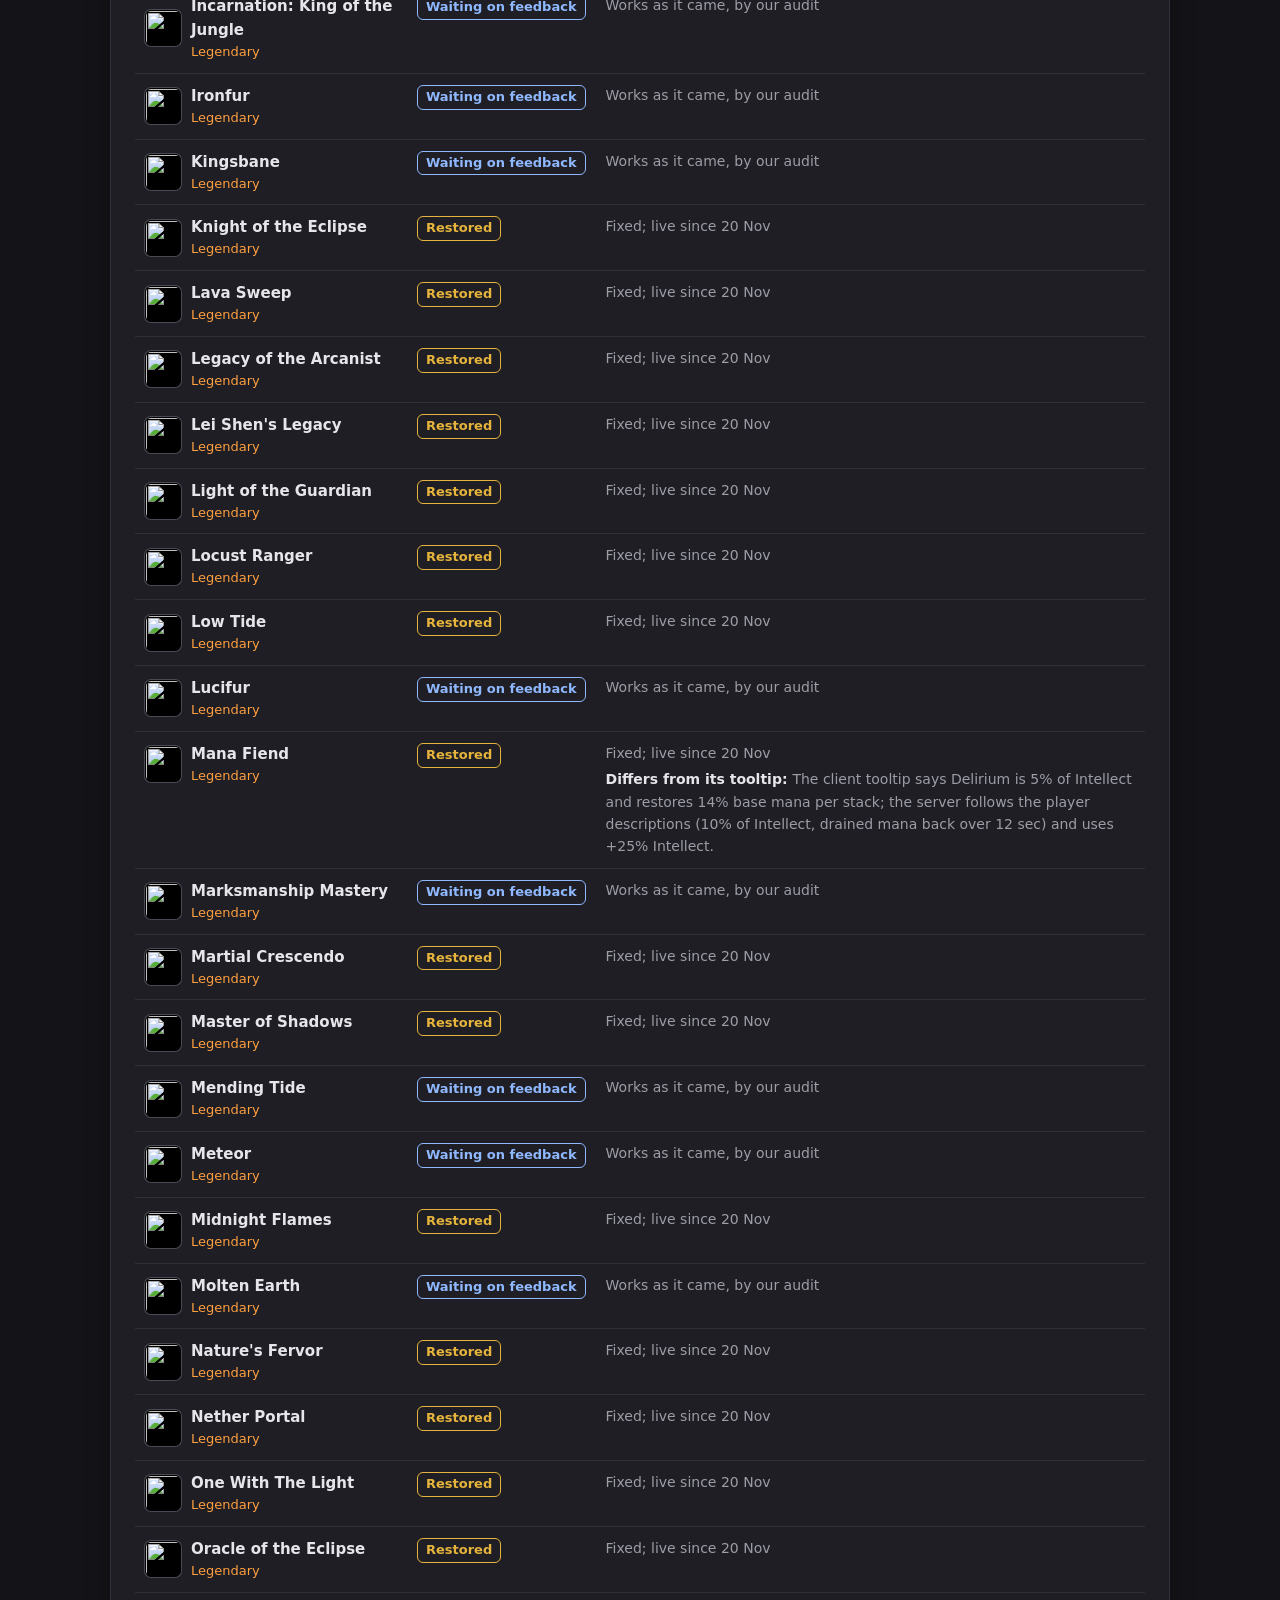
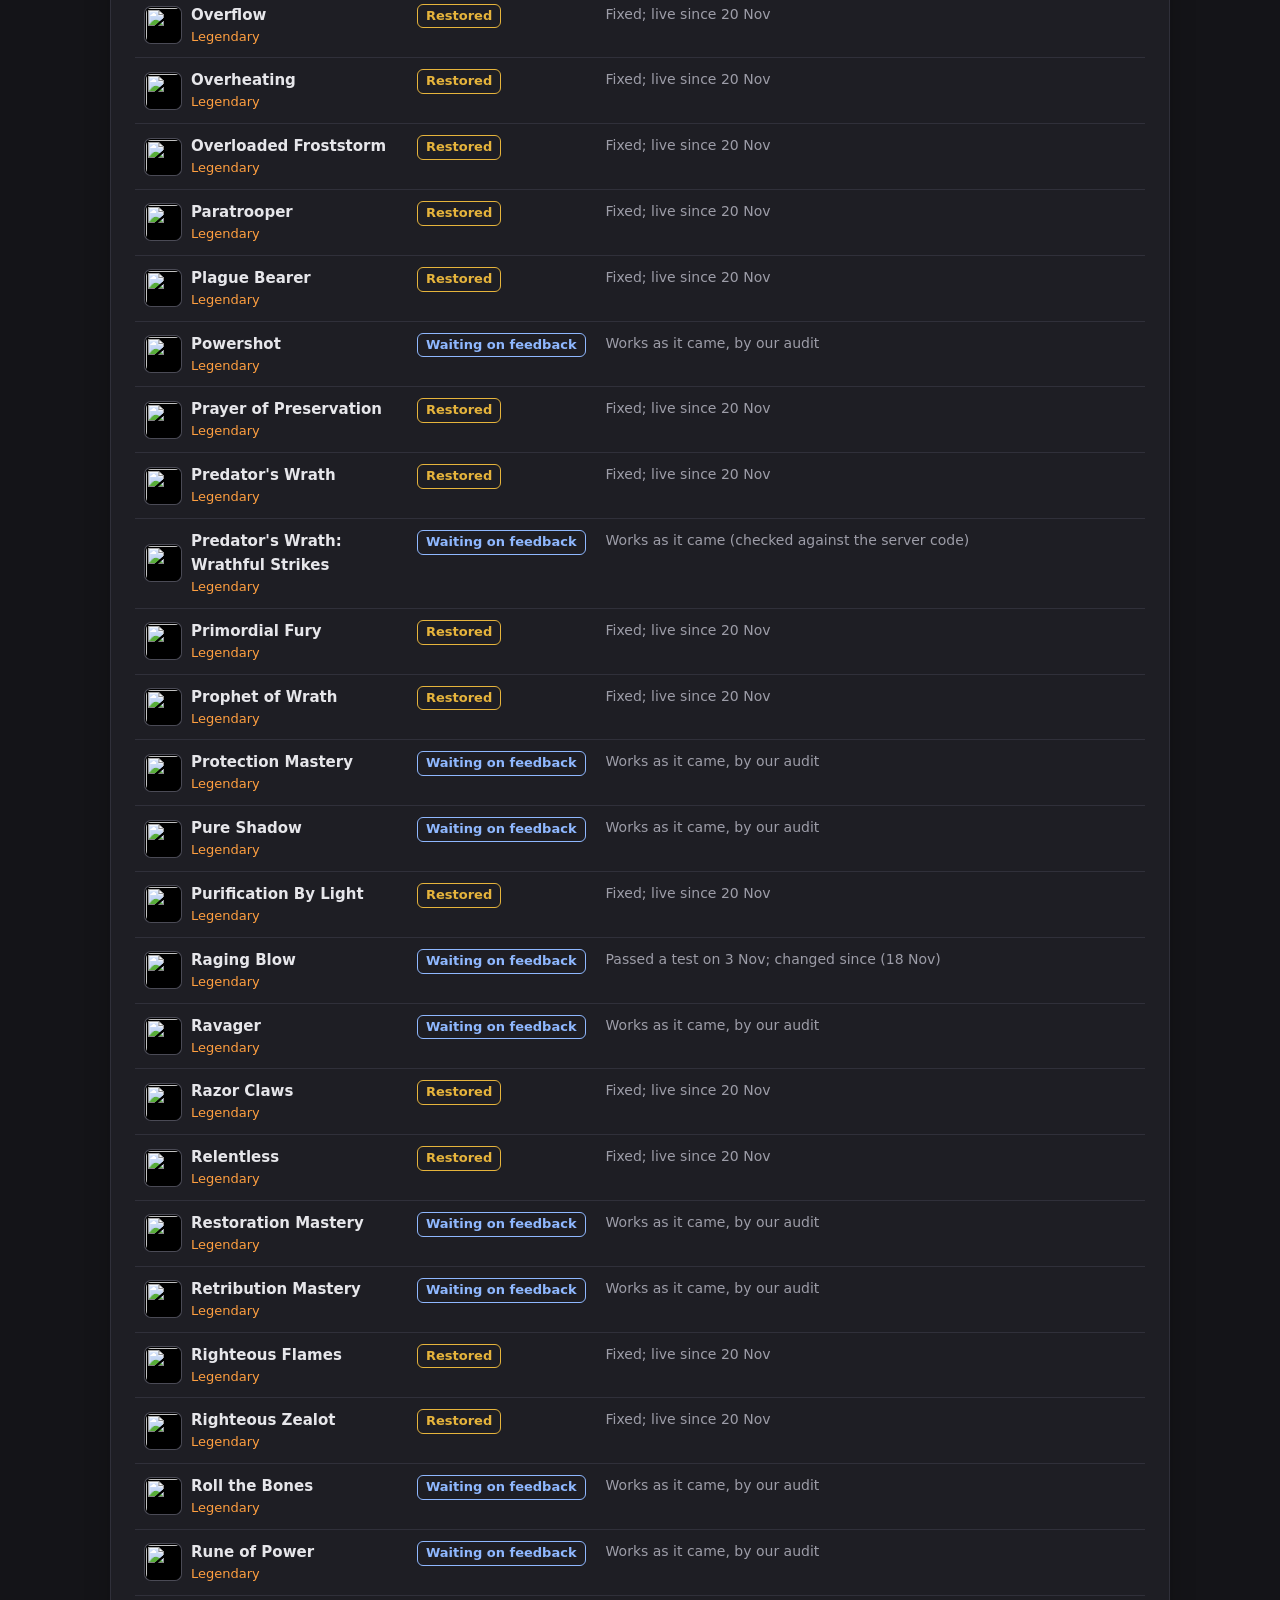
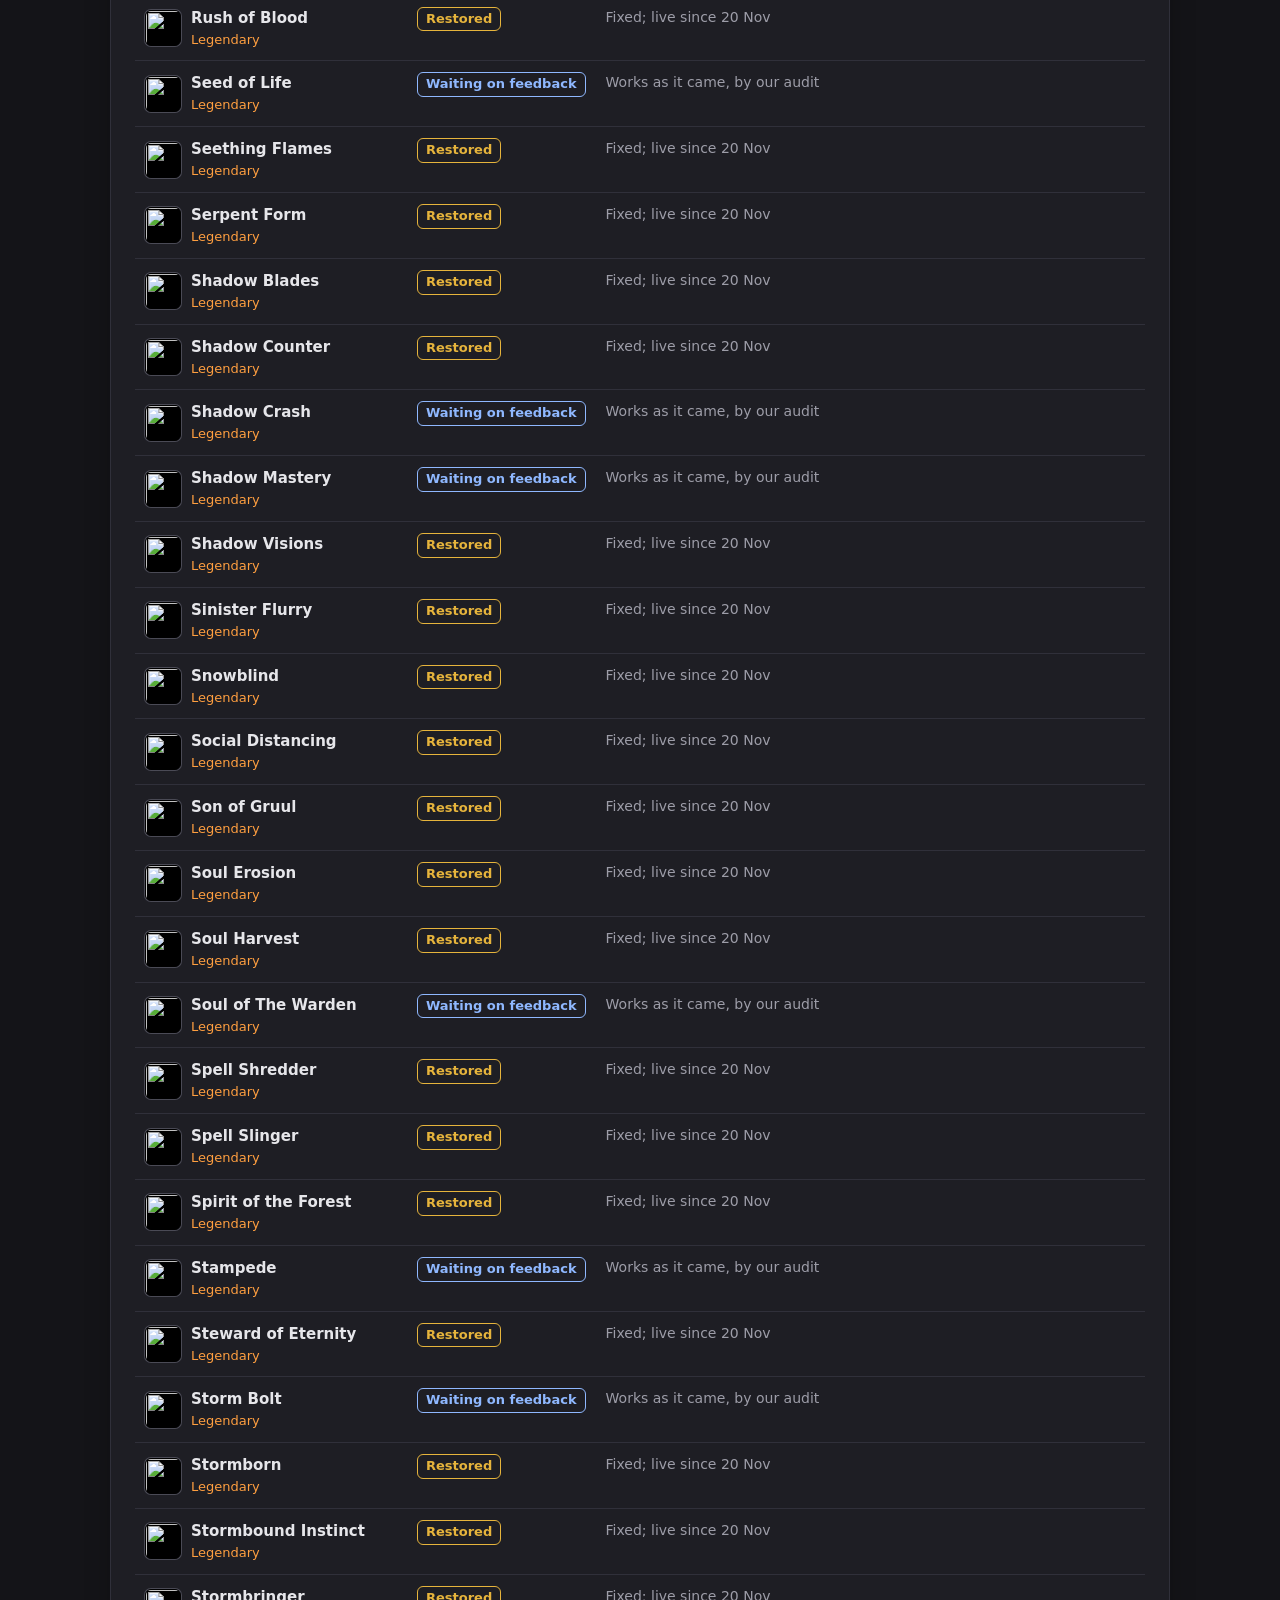
==== commit a272c0b7: "Website: enchant and pet ability tooltips with icons James asked (28 Nov) for the Mystic Enchants pa" ====
--- a/launcher/site/enchants.html
+++ b/launcher/site/enchants.html
@@ -22,6 +22,8 @@
        font-weight: 600; padding: 0 10px 8px; border-bottom: 1px solid var(--line); }
   td { padding: 10px; border-bottom: 1px solid var(--line); vertical-align: top; }
   td.name { font-weight: 700; }
+  td.name .enchant { display: flex; gap: 10px; align-items: center; }
+  td.name .enchant:focus-visible { outline-offset: 4px; }
   td.name .quality { display: block; font-weight: 400; font-size: 13px; }
   .legendary { color: #ff9f40; }
   .epic { color: #c9a0ff; }
@@ -50,14 +52,15 @@
     <p class="eyebrow">Mystic Enchants</p>
     <h1>Enchant status</h1>
     <p class="lede">Many Legendary and Epic Mystic Enchants needed fixing on Wildcard. This table shows where each one
-    stands, so you can plan a build around enchants that work. Hover or open an enchant in game for what it does.</p>
+    stands, so you can plan a build around enchants that work. Hover over an enchant, or tap it, to see what it does.</p>
+    <p class="note" id="caps"></p>
   </header>
   <div class="stack">
     <section class="panel">
       <div class="tabs" id="quality" role="group" aria-label="Quality"></div>
       <div class="tabs" id="status" role="group" aria-label="Status"></div>
       <div class="tools">
-        <input type="search" id="search" placeholder="Search an enchant" aria-label="Search">
+        <input type="search" id="search" placeholder="Search an enchant or what it does" aria-label="Search">
       </div>
       <div class="scroll">
         <table>
@@ -90,6 +93,7 @@
 const LABELS = { confirmed: "Confirmed working", restored: "Restored", feedback: "Waiting on feedback", broken: "Not working yet" };
 const QUALITIES = ["All", "Legendary", "Epic"];
 let data = null;
+let tips = {};
 let quality = "All";
 let status = "all";
 
@@ -131,11 +135,18 @@
   body.textContent = "";
   const words = $("search").value.trim().toLowerCase().split(/\s+/).filter(Boolean);
   const list = data.enchants.filter((e) => inQuality(e) && (status === "all" || e.status === status) &&
-    words.every((w) => e.name.toLowerCase().includes(w)));
+    words.every((w) => e.name.toLowerCase().includes(w) || (tips[e.spell] && tips[e.spell].search.includes(w))));
   for (const e of list.slice(0, 600)) {
     const row = el("tr");
-    const name = el("td", { class: "name" }, e.name);
-    name.append(el("span", { class: "quality " + e.quality.toLowerCase() }, e.quality));
+    const name = el("td", { class: "name" });
+    const tip = tips[e.spell];
+    const label = el("div", {}, e.name);
+    label.append(el("span", { class: "quality " + e.quality.toLowerCase() }, e.quality));
+    const enchant = el("div", { class: "enchant" });
+    enchant.append(Wildcard.icon(tip ? tip.icon : "", 36), label);
+    if (tip) Wildcard.attachTip(enchant, () => Wildcard.tipCard(tip, {
+      quality: e.quality.toLowerCase(), qualityLabel: e.quality + " Mystic Enchant", limit: tip.limit }));
+    name.append(enchant);
     const badge = el("td");
     badge.append(el("span", { class: "badge " + e.status }, LABELS[e.status]));
     const notes = el("td", { class: "note" }, e.note);
@@ -168,6 +179,23 @@
   }
   showTabs();
   showRows();
+  // Tooltips and icons come from a second file made on the server each night; the table works without it.
+  try {
+    const t = await Wildcard.tooltips("enchant-tooltips.json");
+    tips = t.tooltips || {};
+    for (const tip of Object.values(tips)) tip.search = textOf(tip).toLowerCase();
+    if (t.caps) $("caps").textContent = "A Wildcard character can slot " + t.caps.Legendary + " Legendary and up to " +
+      t.caps.Epic + " Epic enchants. Numbers in the tooltips are for a level " + t.level + " character; " +
+      "where they grow with a stat, the tooltip says which.";
+    showRows();
+  } catch (error) { /* no tooltips: names and statuses only */ }
+}
+
+function textOf(tip) {
+  const parts = [tip.name, ...(tip.req || [])];
+  for (const line of tip.lines || []) for (const [text] of line) parts.push(text);
+  for (const sub of tip.subs || []) parts.push(textOf(sub));
+  return parts.join(" ");
 }
 
 $("search").addEventListener("input", showRows);
--- a/launcher/site/style.css
+++ b/launcher/site/style.css
@@ -164,3 +164,27 @@
   html { scroll-behavior: auto; }
   .button { transition: none; }
 }
+
+/* Spell tooltips (Mystic Enchants and Tameable pets pages), drawn like the game's own */
+.spell-icon { border-radius: 6px; border: 1px solid #000; box-shadow: 0 0 0 1px #4a4a55; vertical-align: middle;
+              background: #000; flex: none; }
+.has-tip { cursor: help; }
+.tip-float { position: fixed; z-index: 50; width: min(380px, calc(100vw - 16px)); max-height: calc(100vh - 16px);
+             overflow-y: auto; pointer-events: none; border-radius: 8px; }
+.tip-float.pinned { pointer-events: auto; }
+.tip-card { background: rgba(8, 10, 24, .97); border: 1px solid #5a5a70; border-radius: 8px; padding: 10px 12px;
+            box-shadow: 0 10px 30px rgba(0, 0, 0, .5); font-size: 14px; line-height: 1.45; color: #ffd100; }
+.tip-card p { margin: 0; }
+.tip-card p.gap { height: .6em; }
+.tip-head { display: flex; gap: 10px; align-items: center; margin-bottom: 6px; }
+.tip-head.small { gap: 7px; margin-bottom: 3px; }
+.tip-name { color: #fff; font-weight: 700; font-size: 15px; line-height: 1.25; }
+.tip-name.legendary { color: #ff9f40; }
+.tip-name.epic { color: #c9a0ff; }
+.tip-sub { color: var(--muted); font-size: 13px; }
+.tip-req { color: #fff; }
+.tip-note { color: #9d9da8; }
+.tip-embed { margin-top: 8px; padding-top: 8px; border-top: 1px solid #2c2c40; }
+.tip-where { margin-top: 8px; color: #7ad97a; font-style: italic; }
+.tip-where b { font-style: normal; font-weight: 600; }
+.tip-limit { margin-top: 8px; color: var(--muted); }
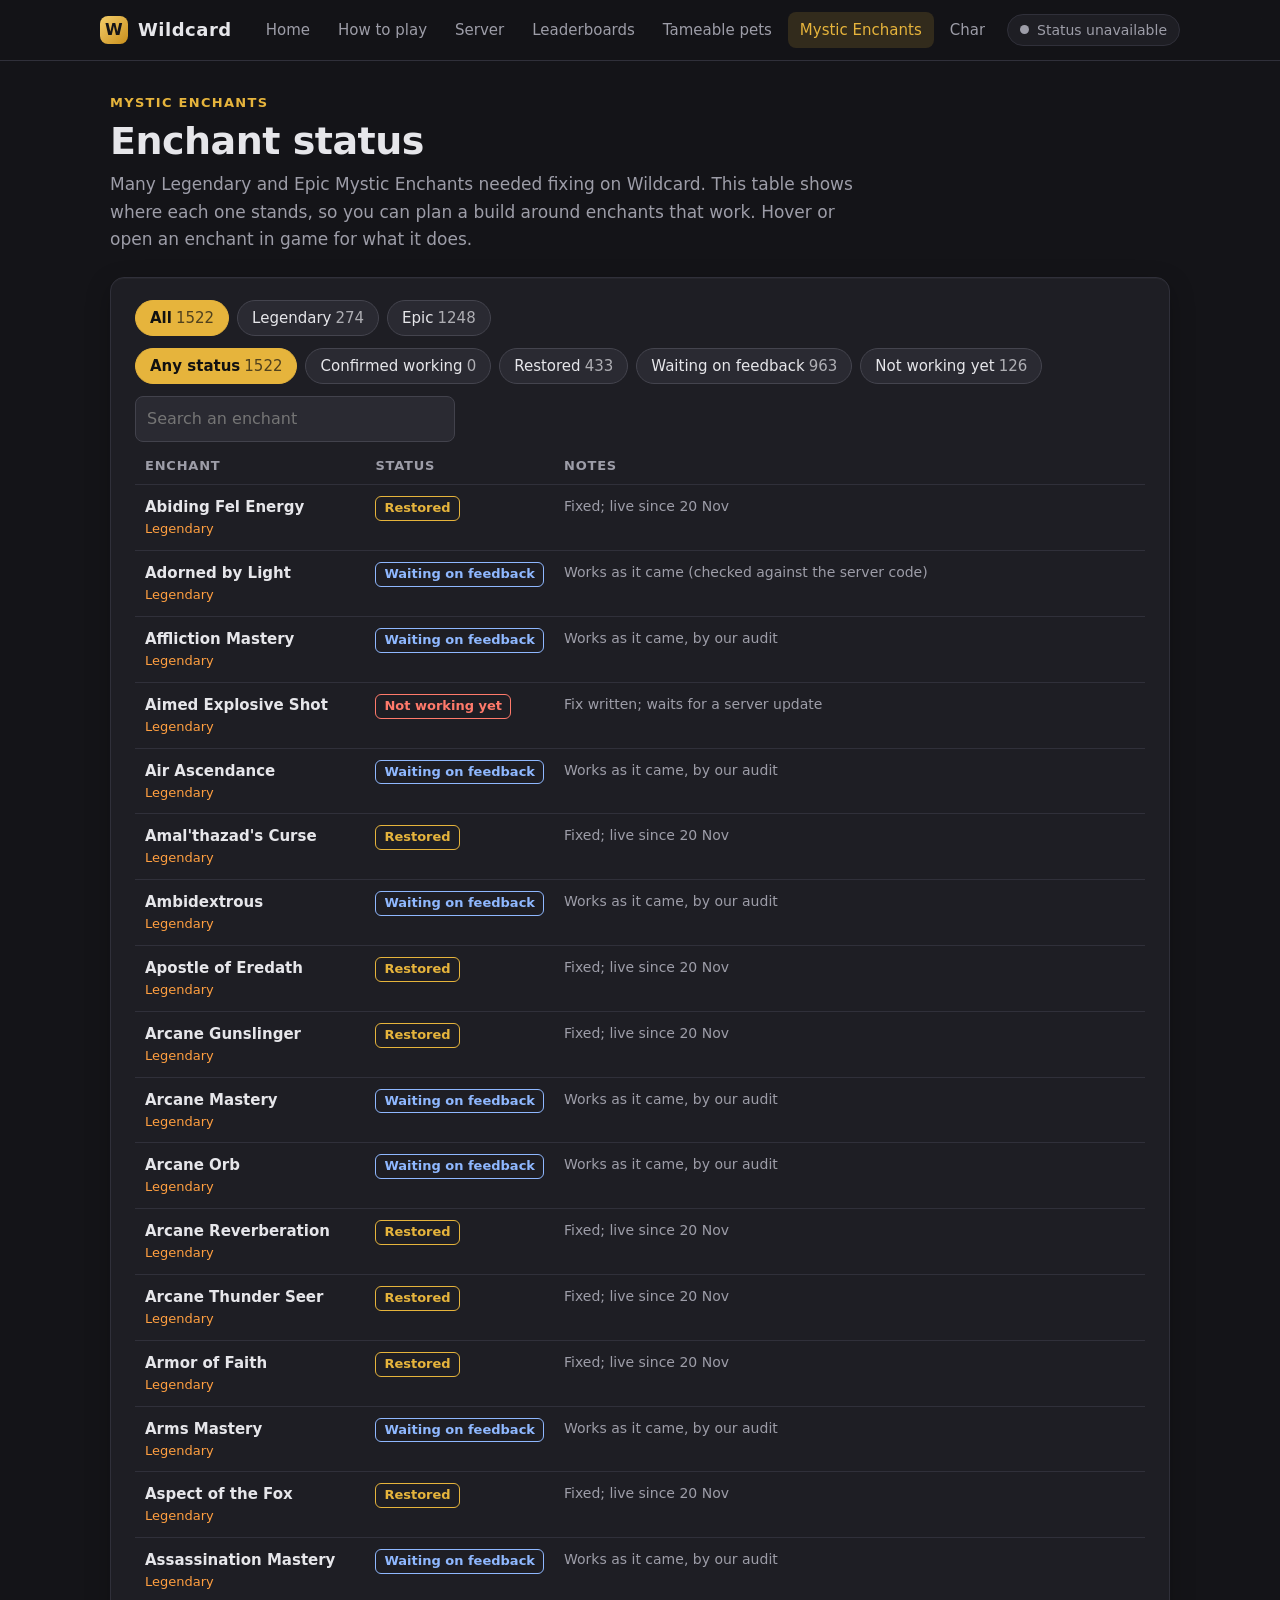
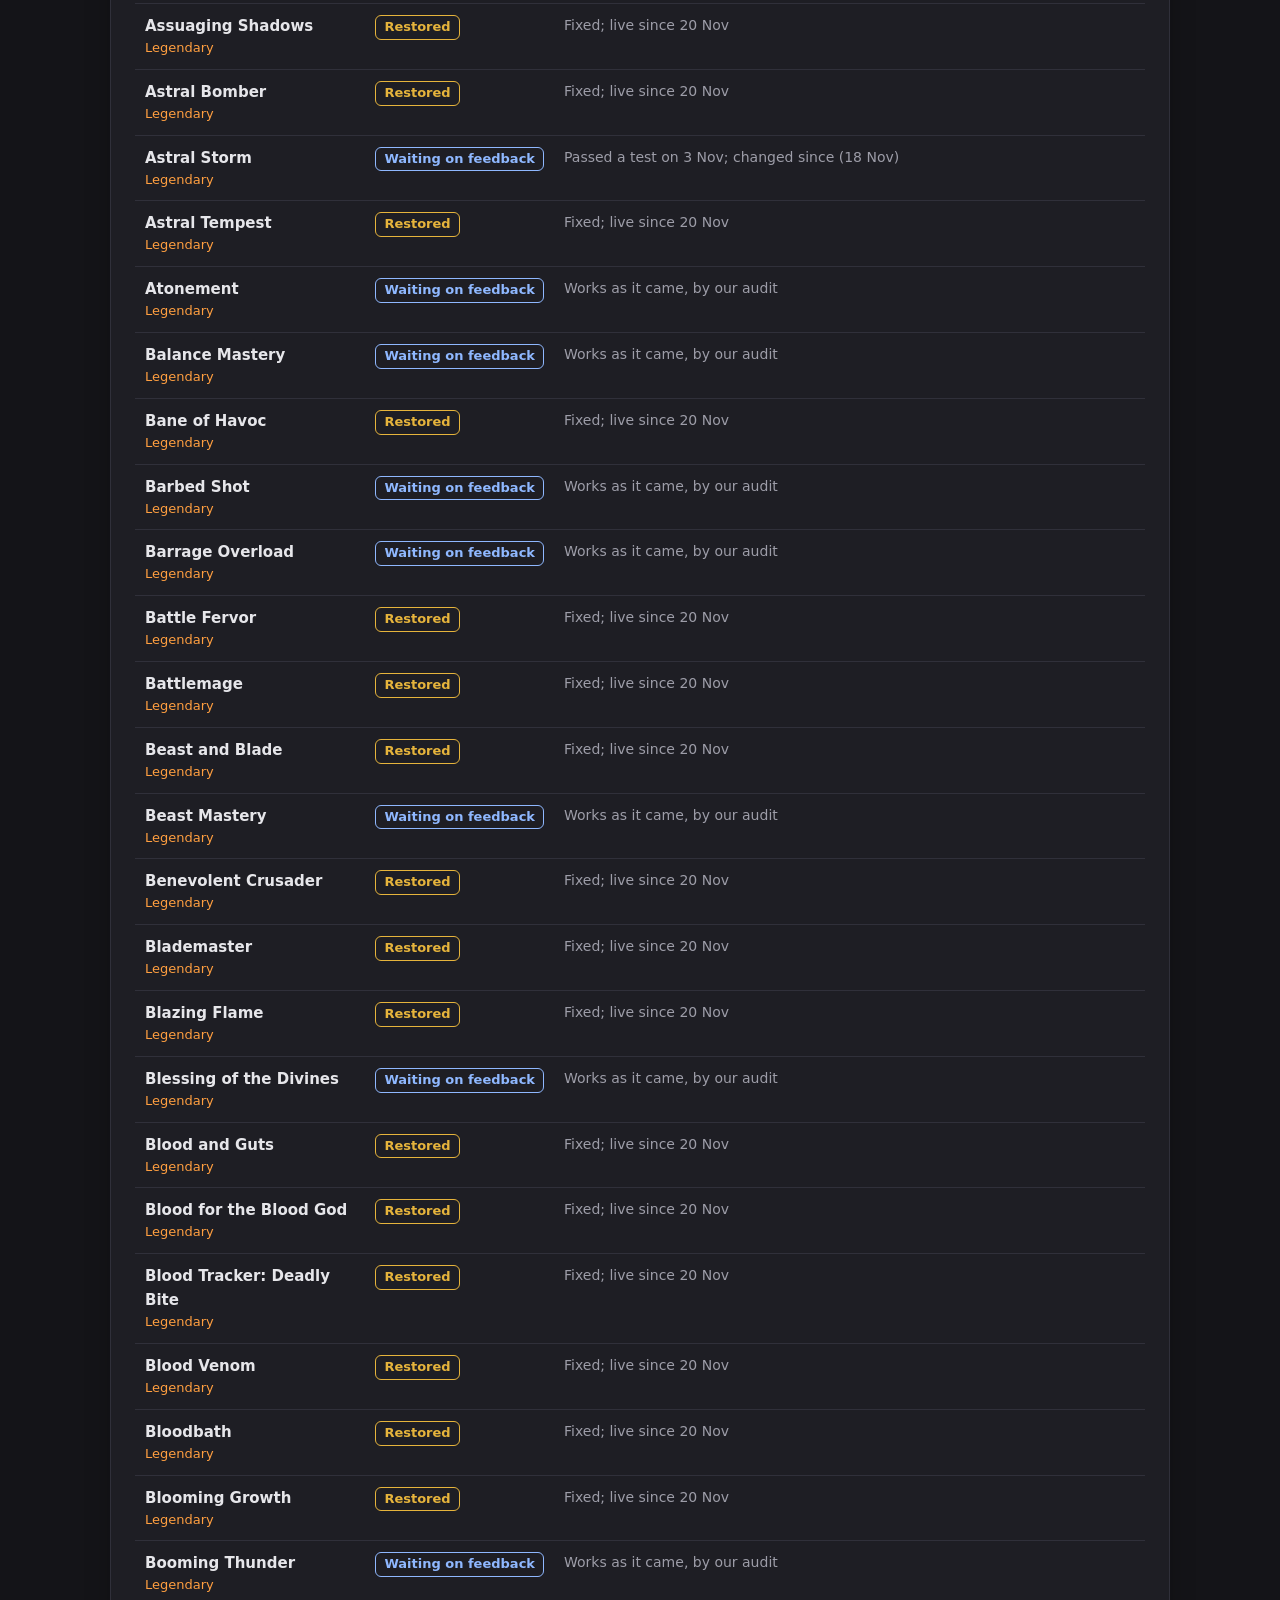
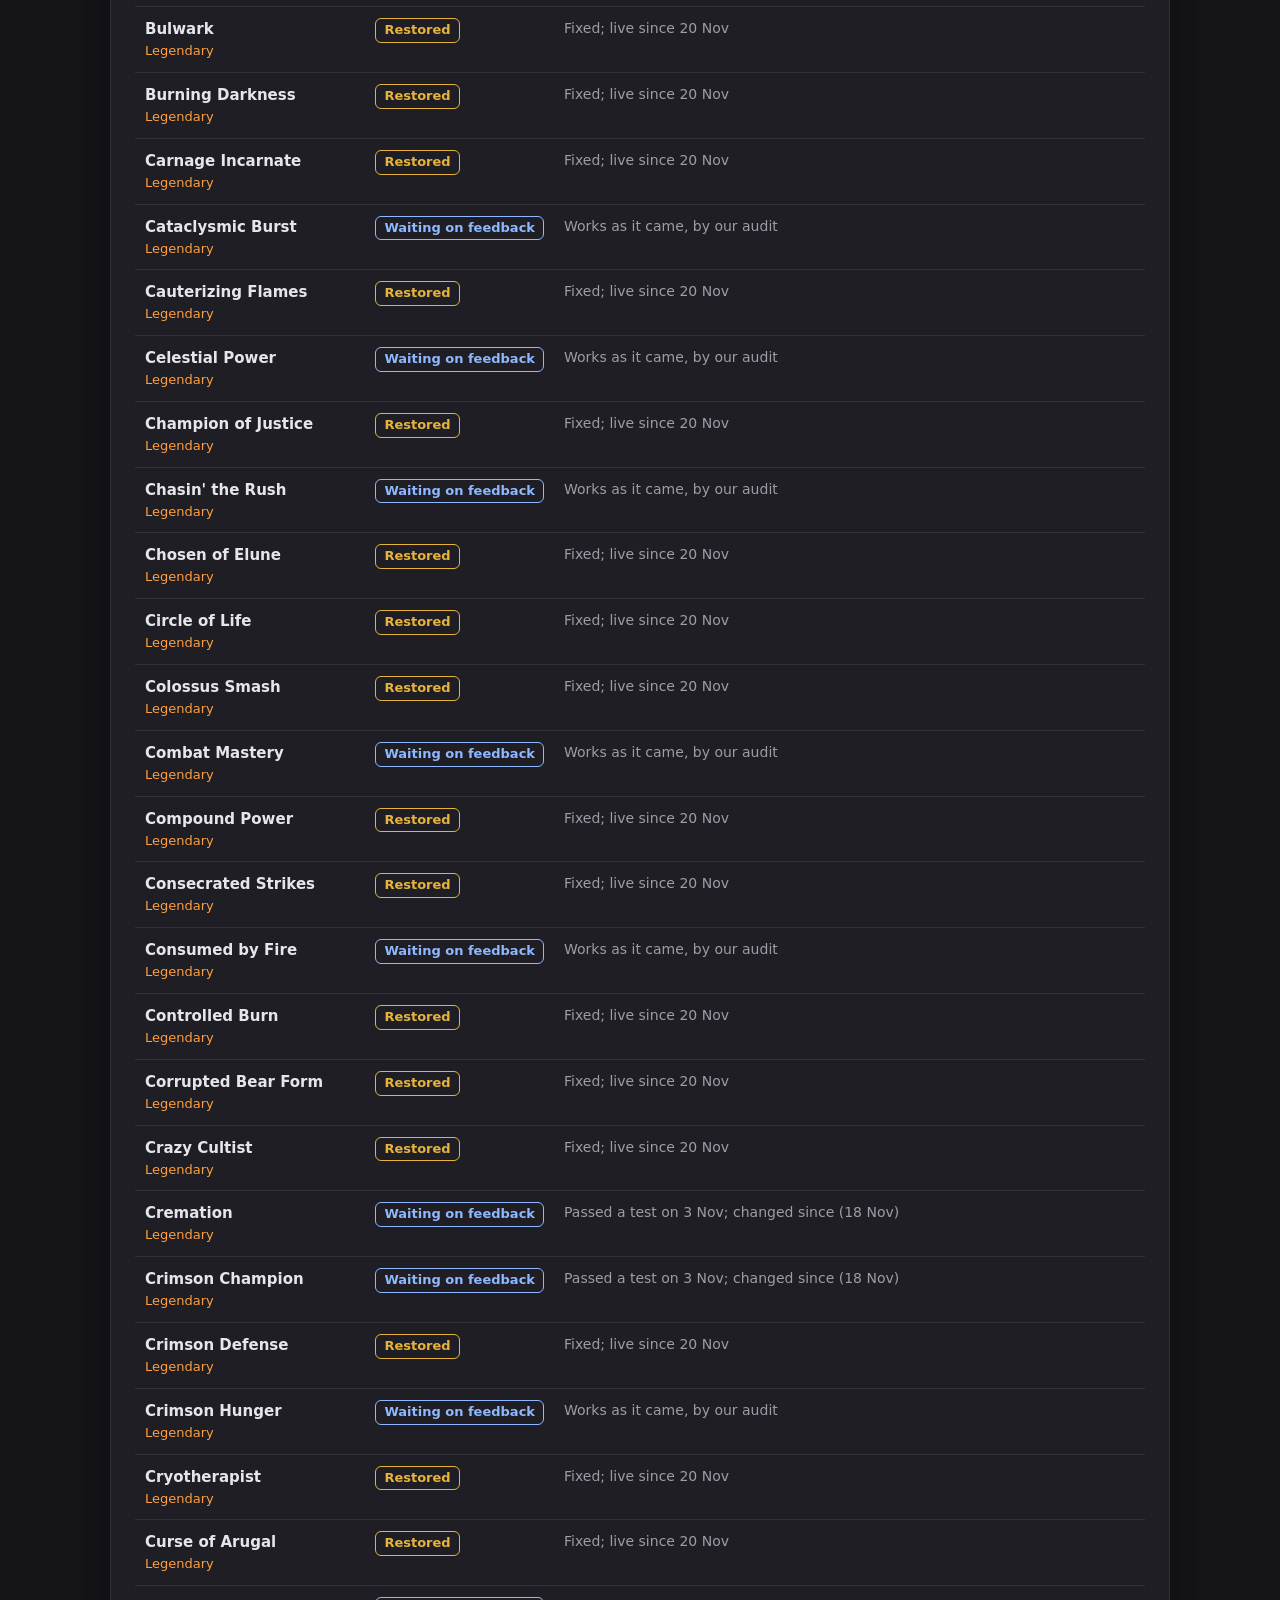
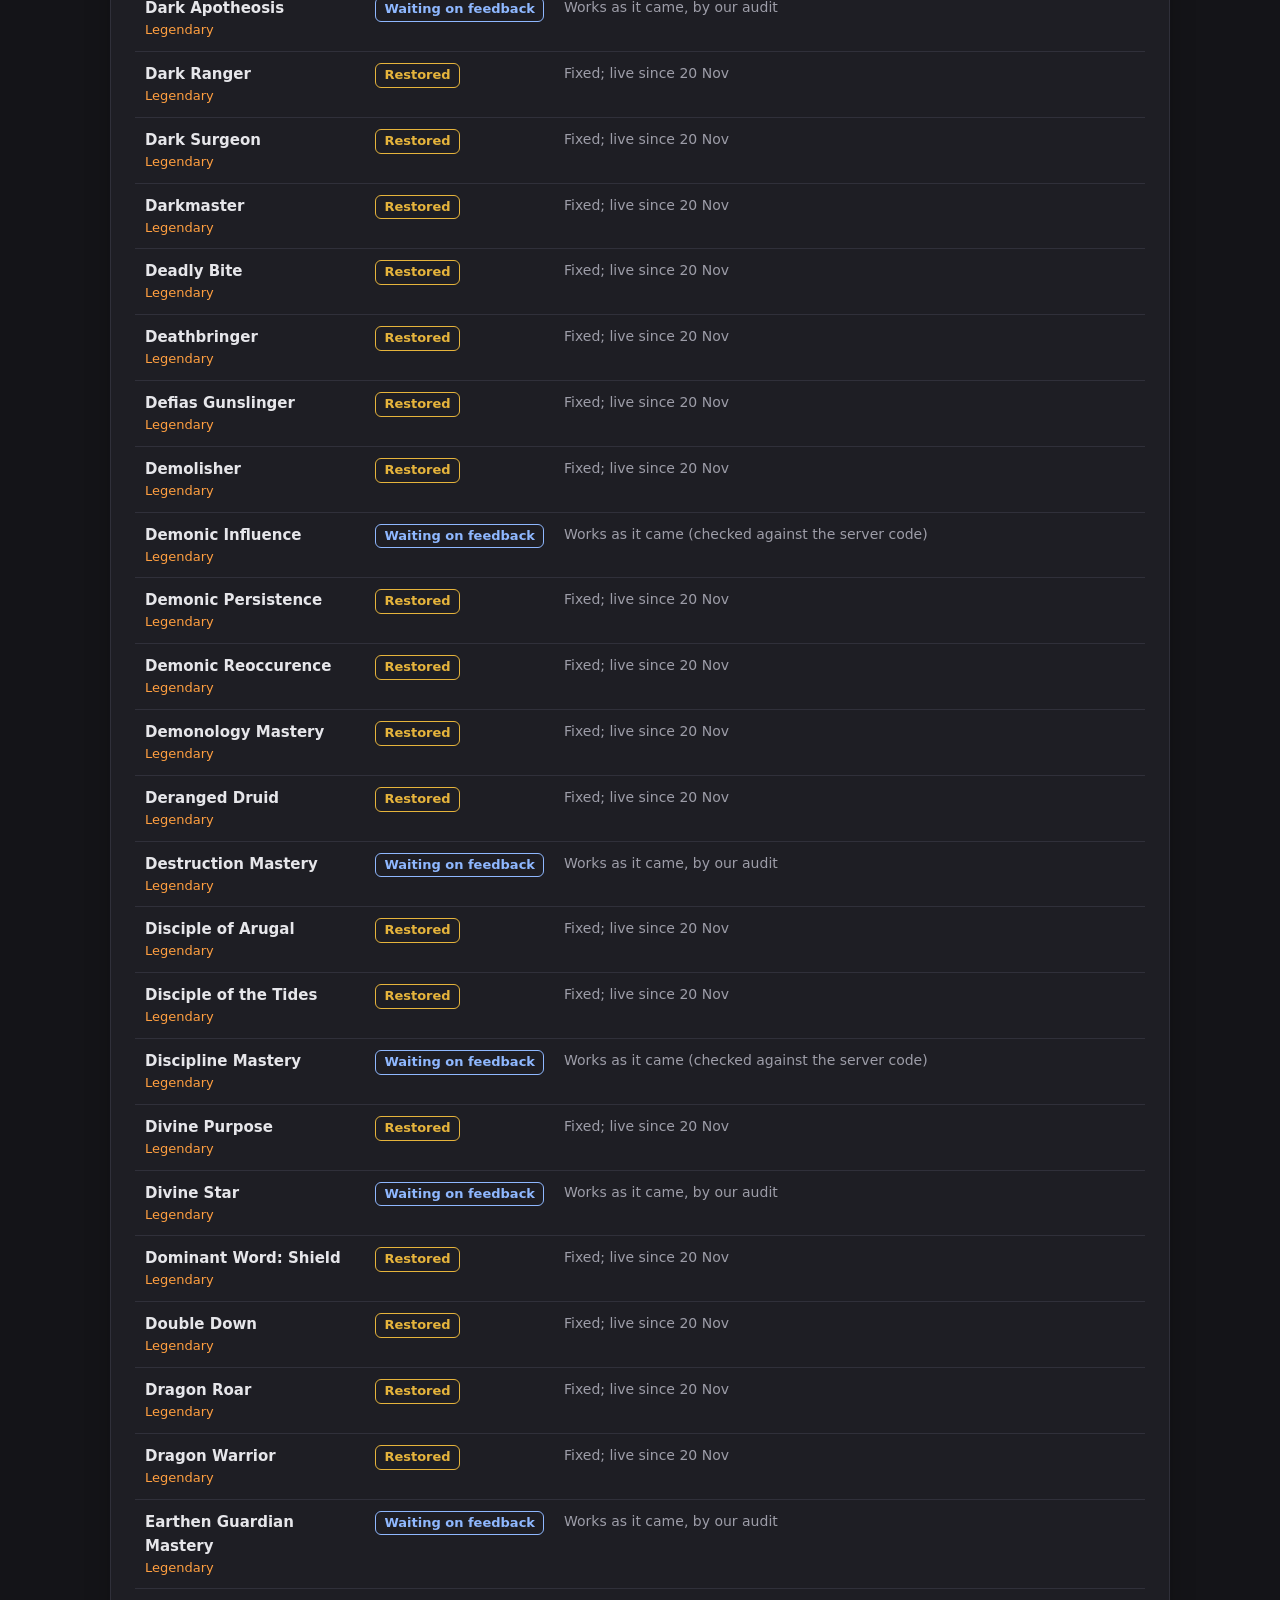
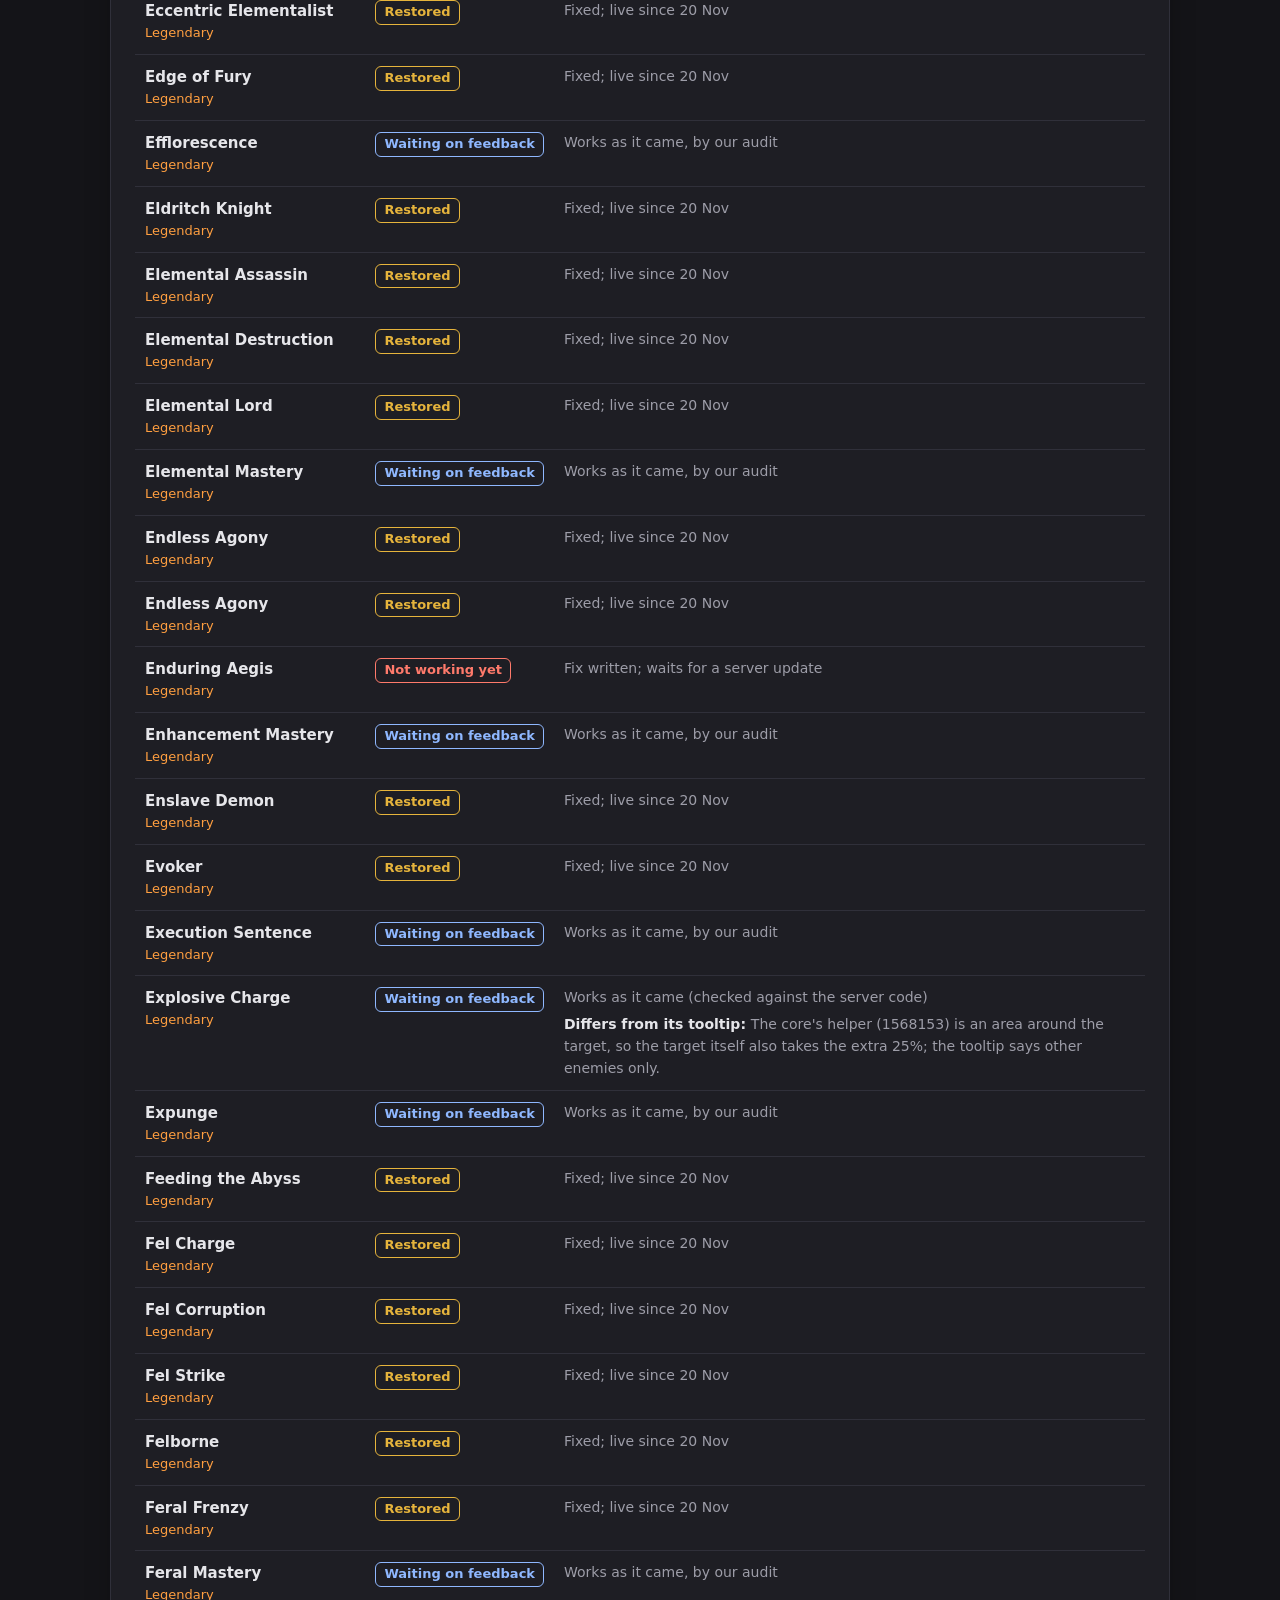
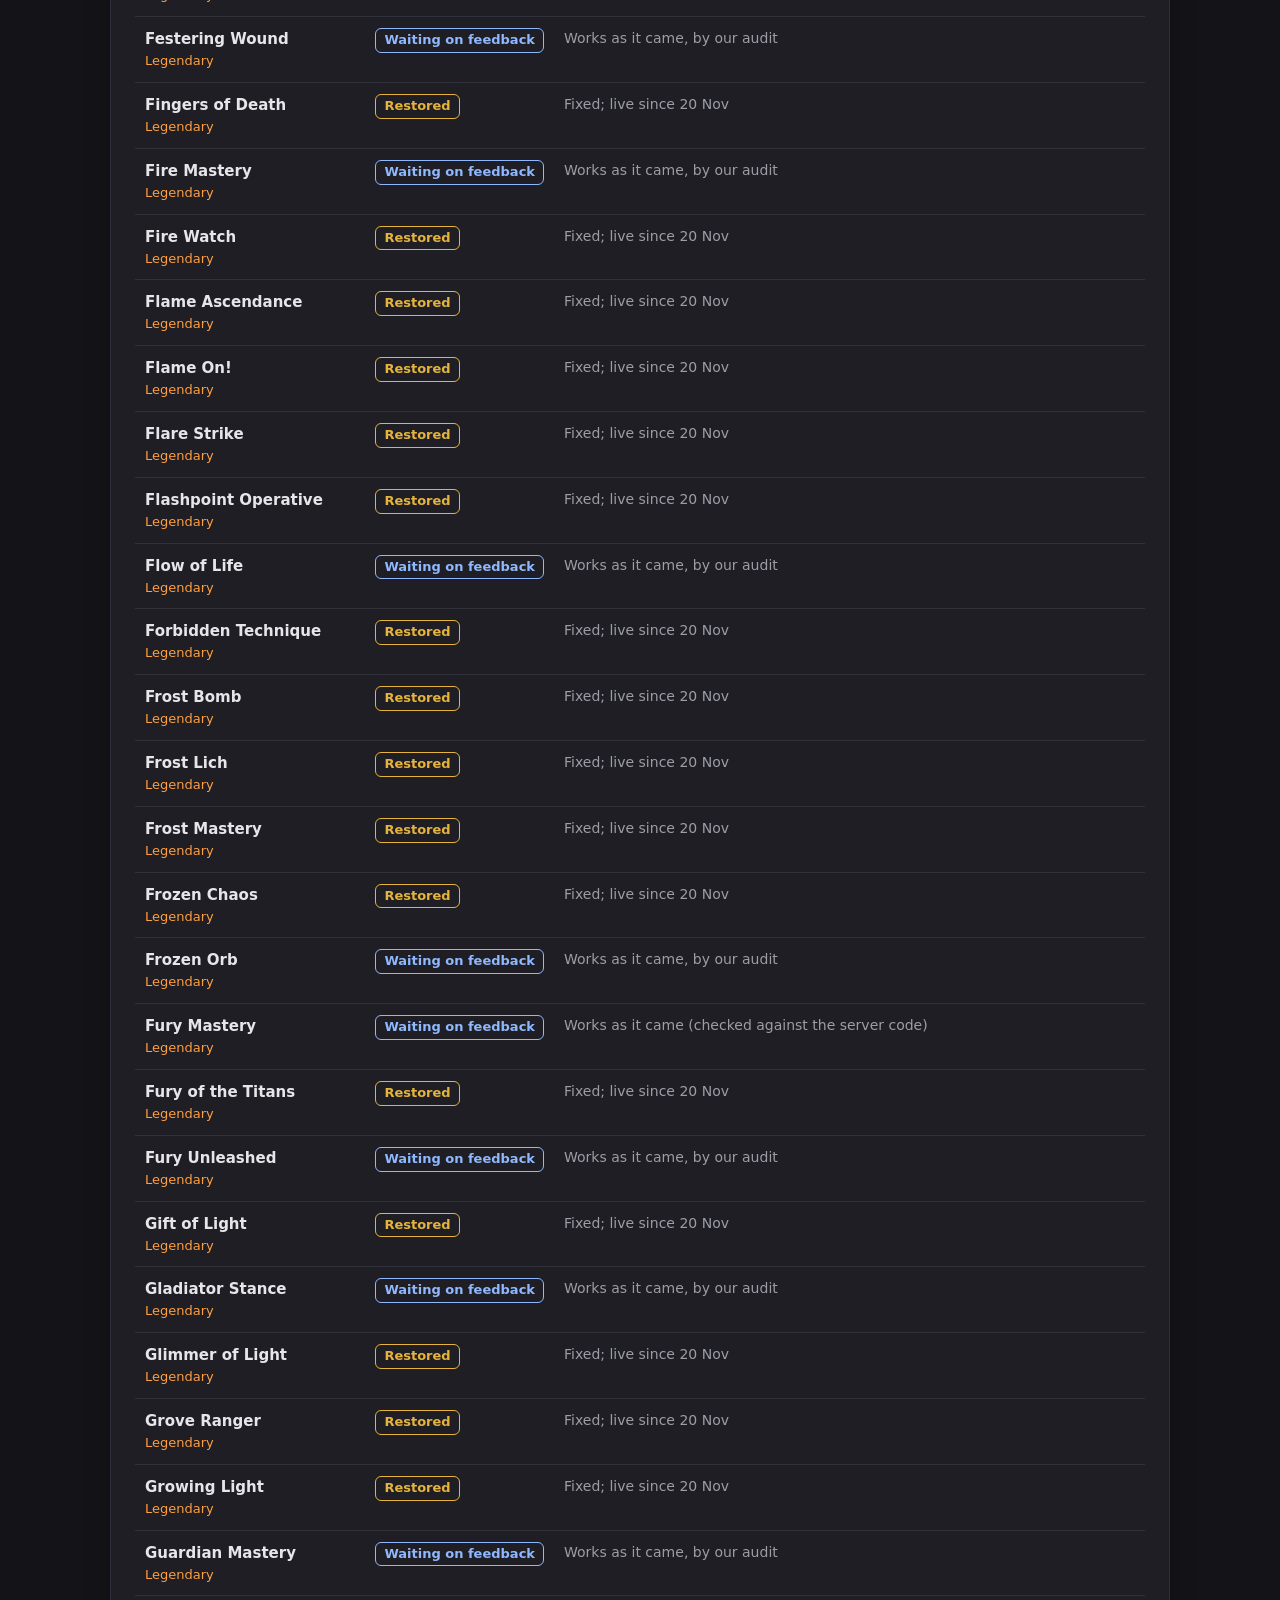
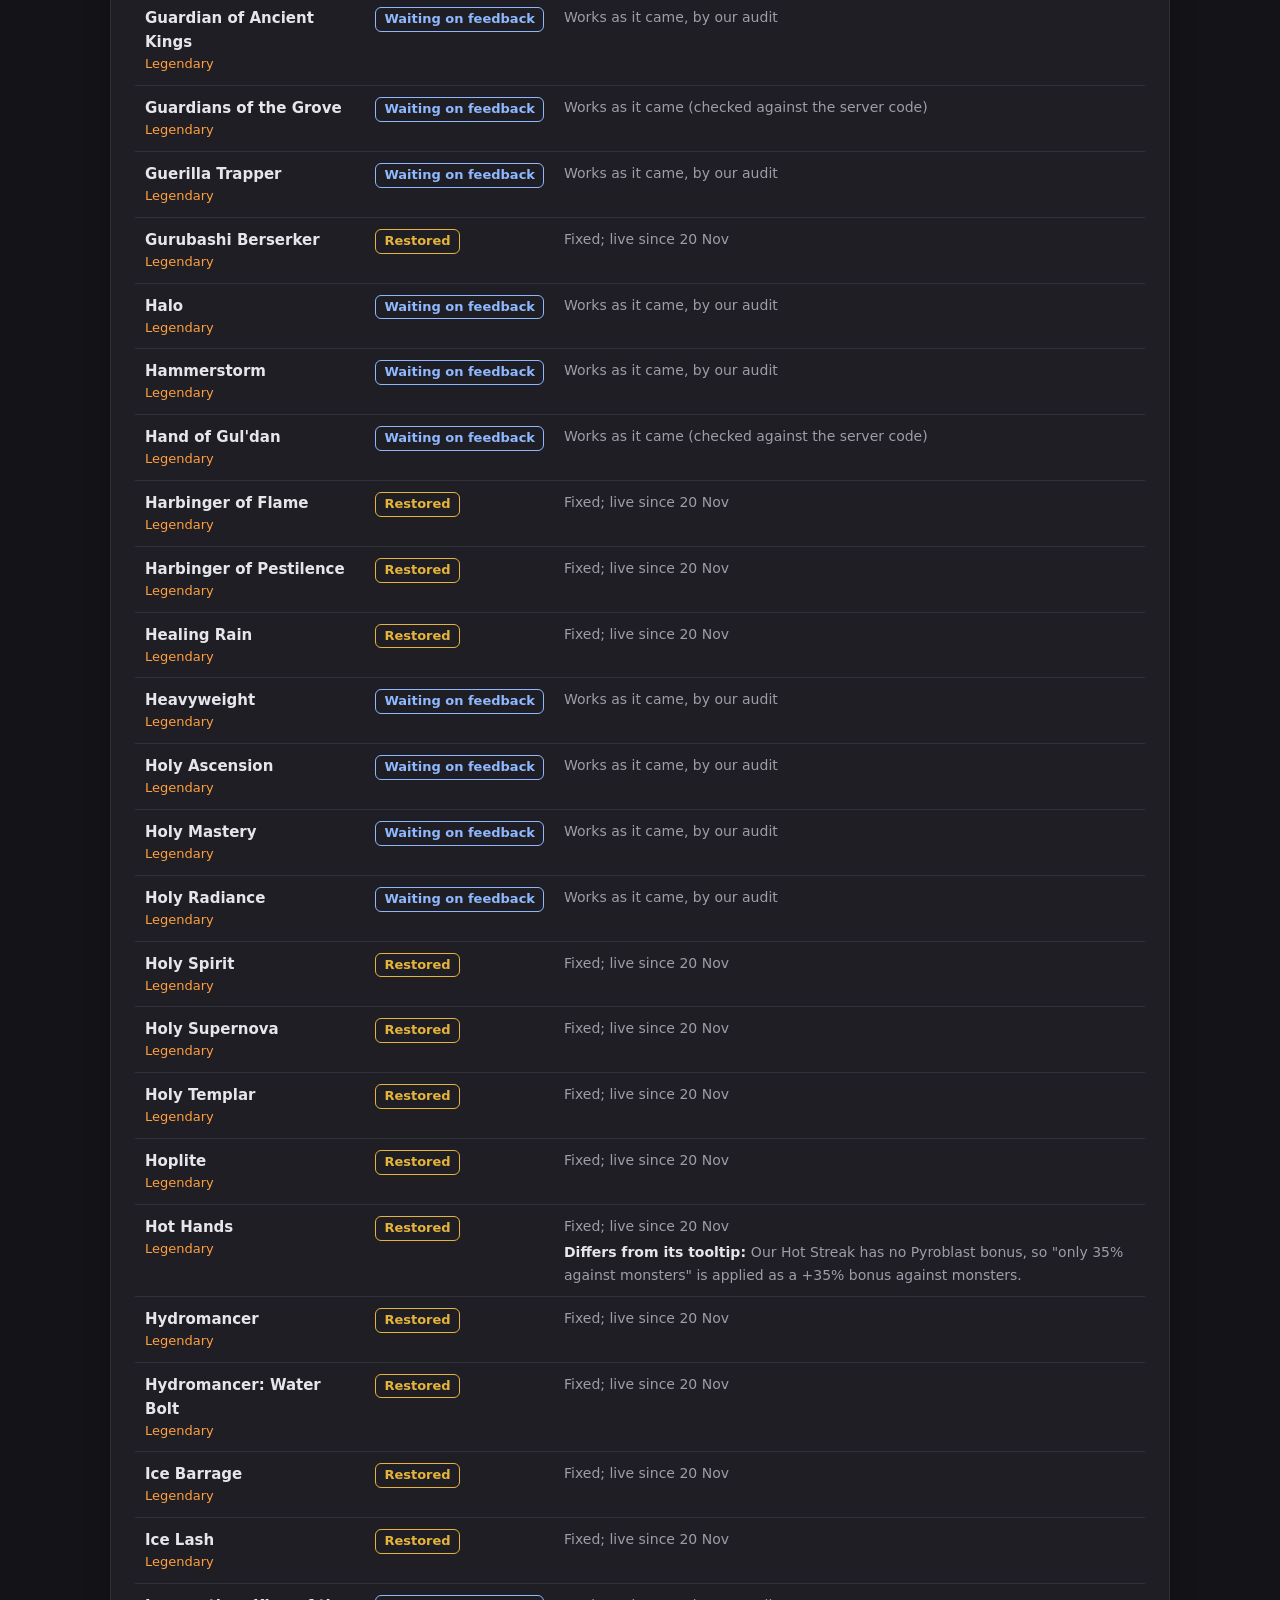
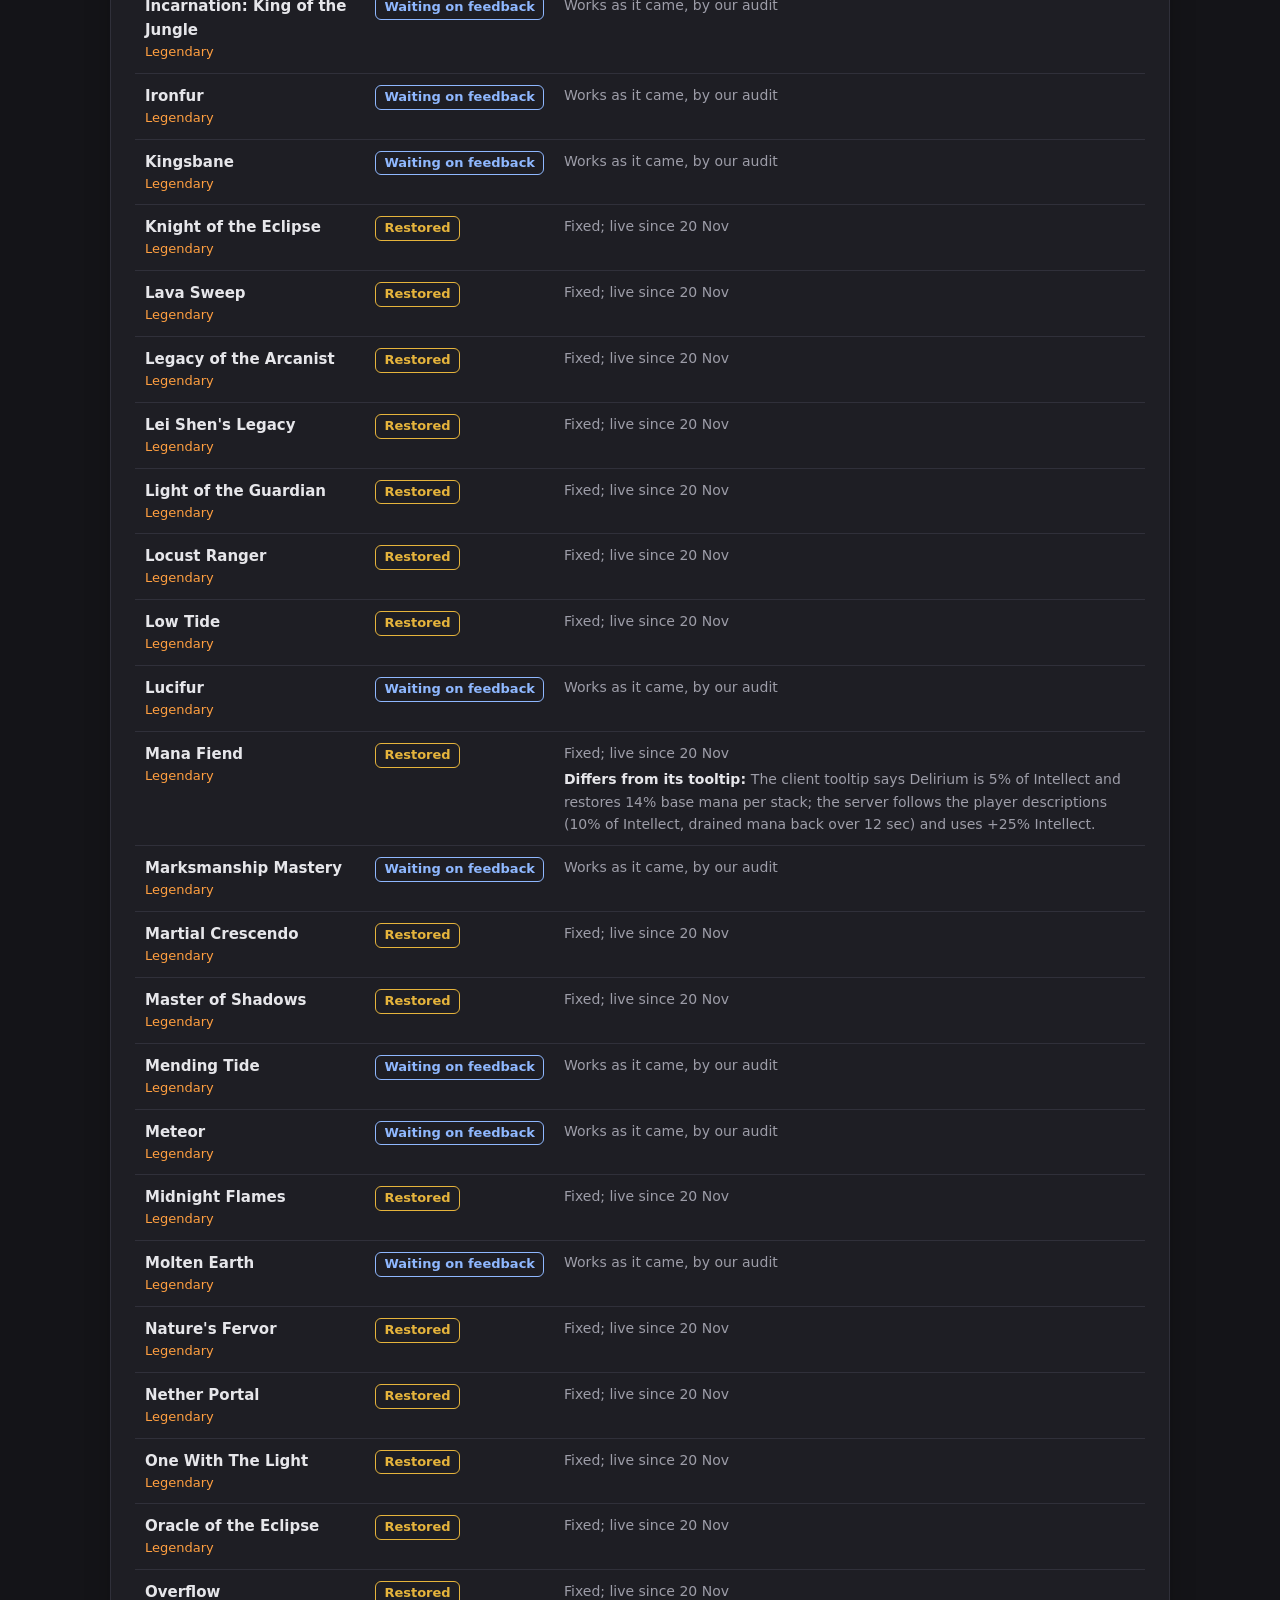
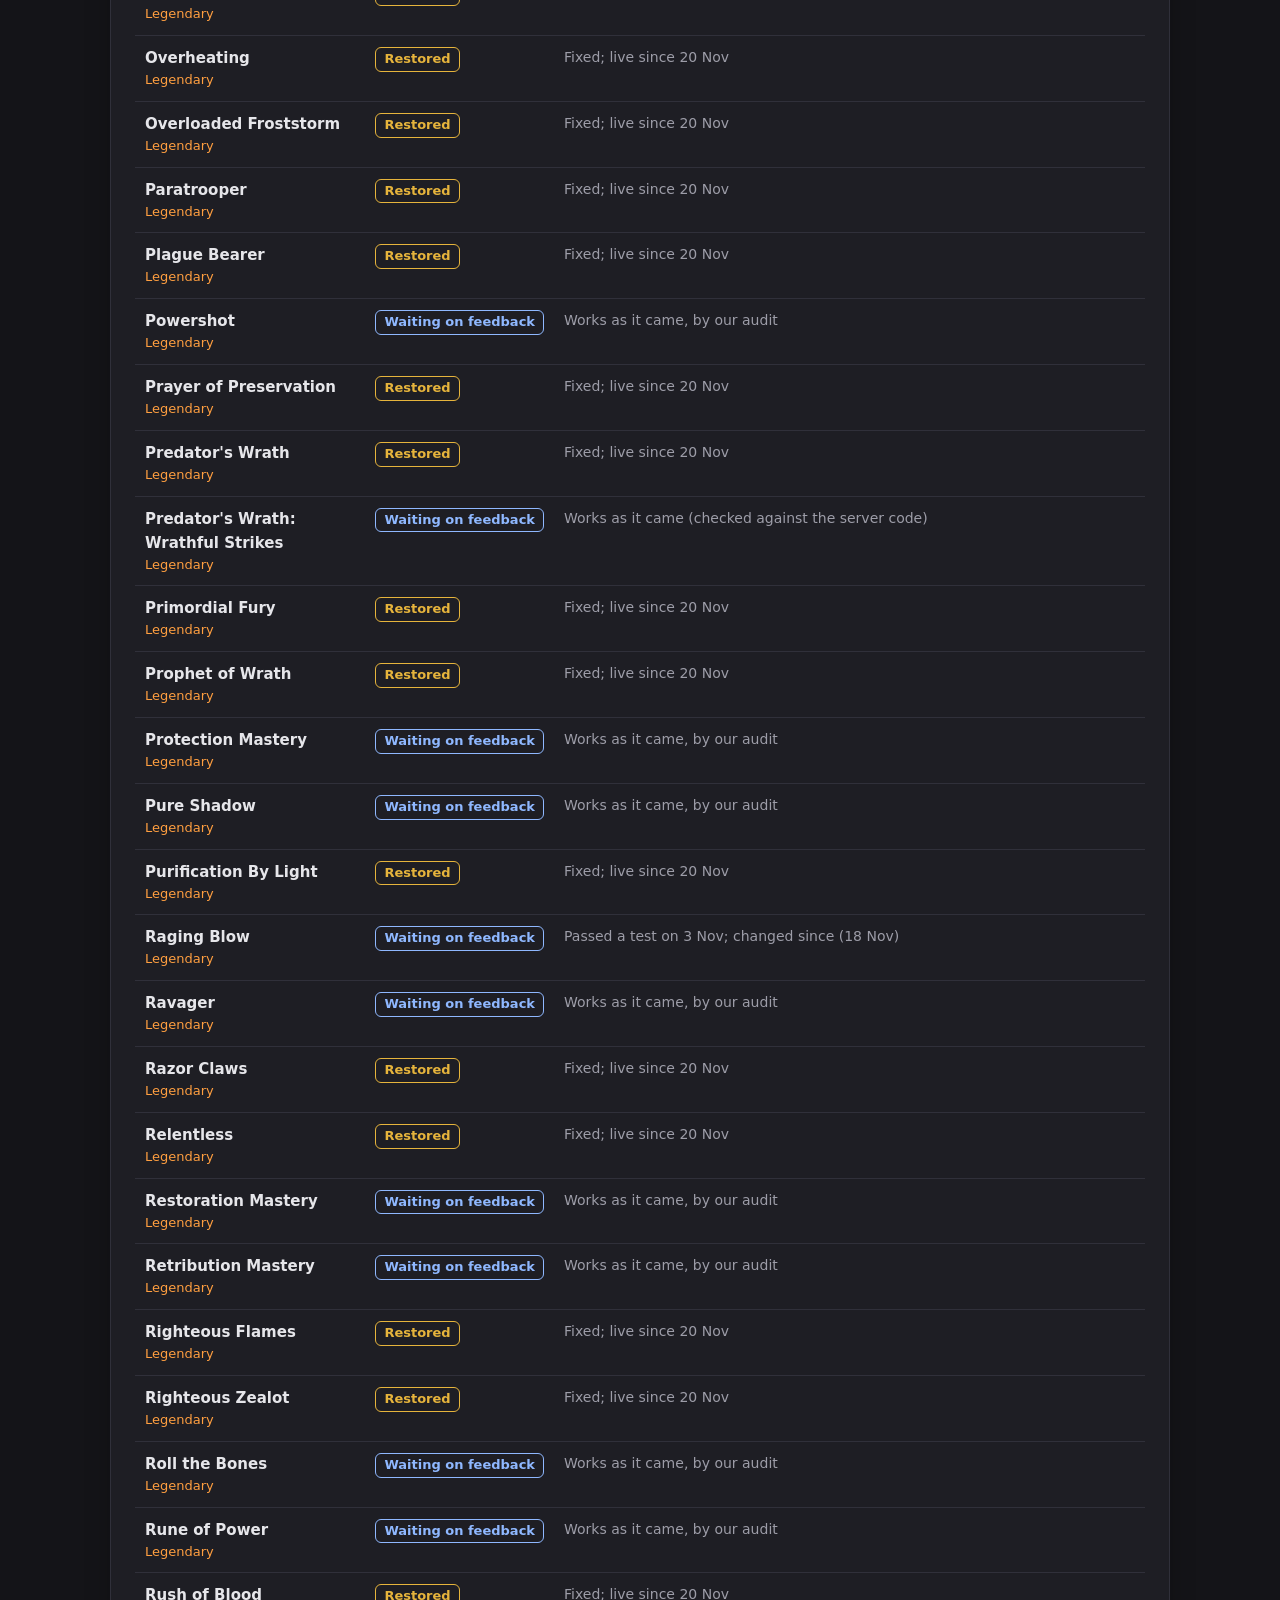
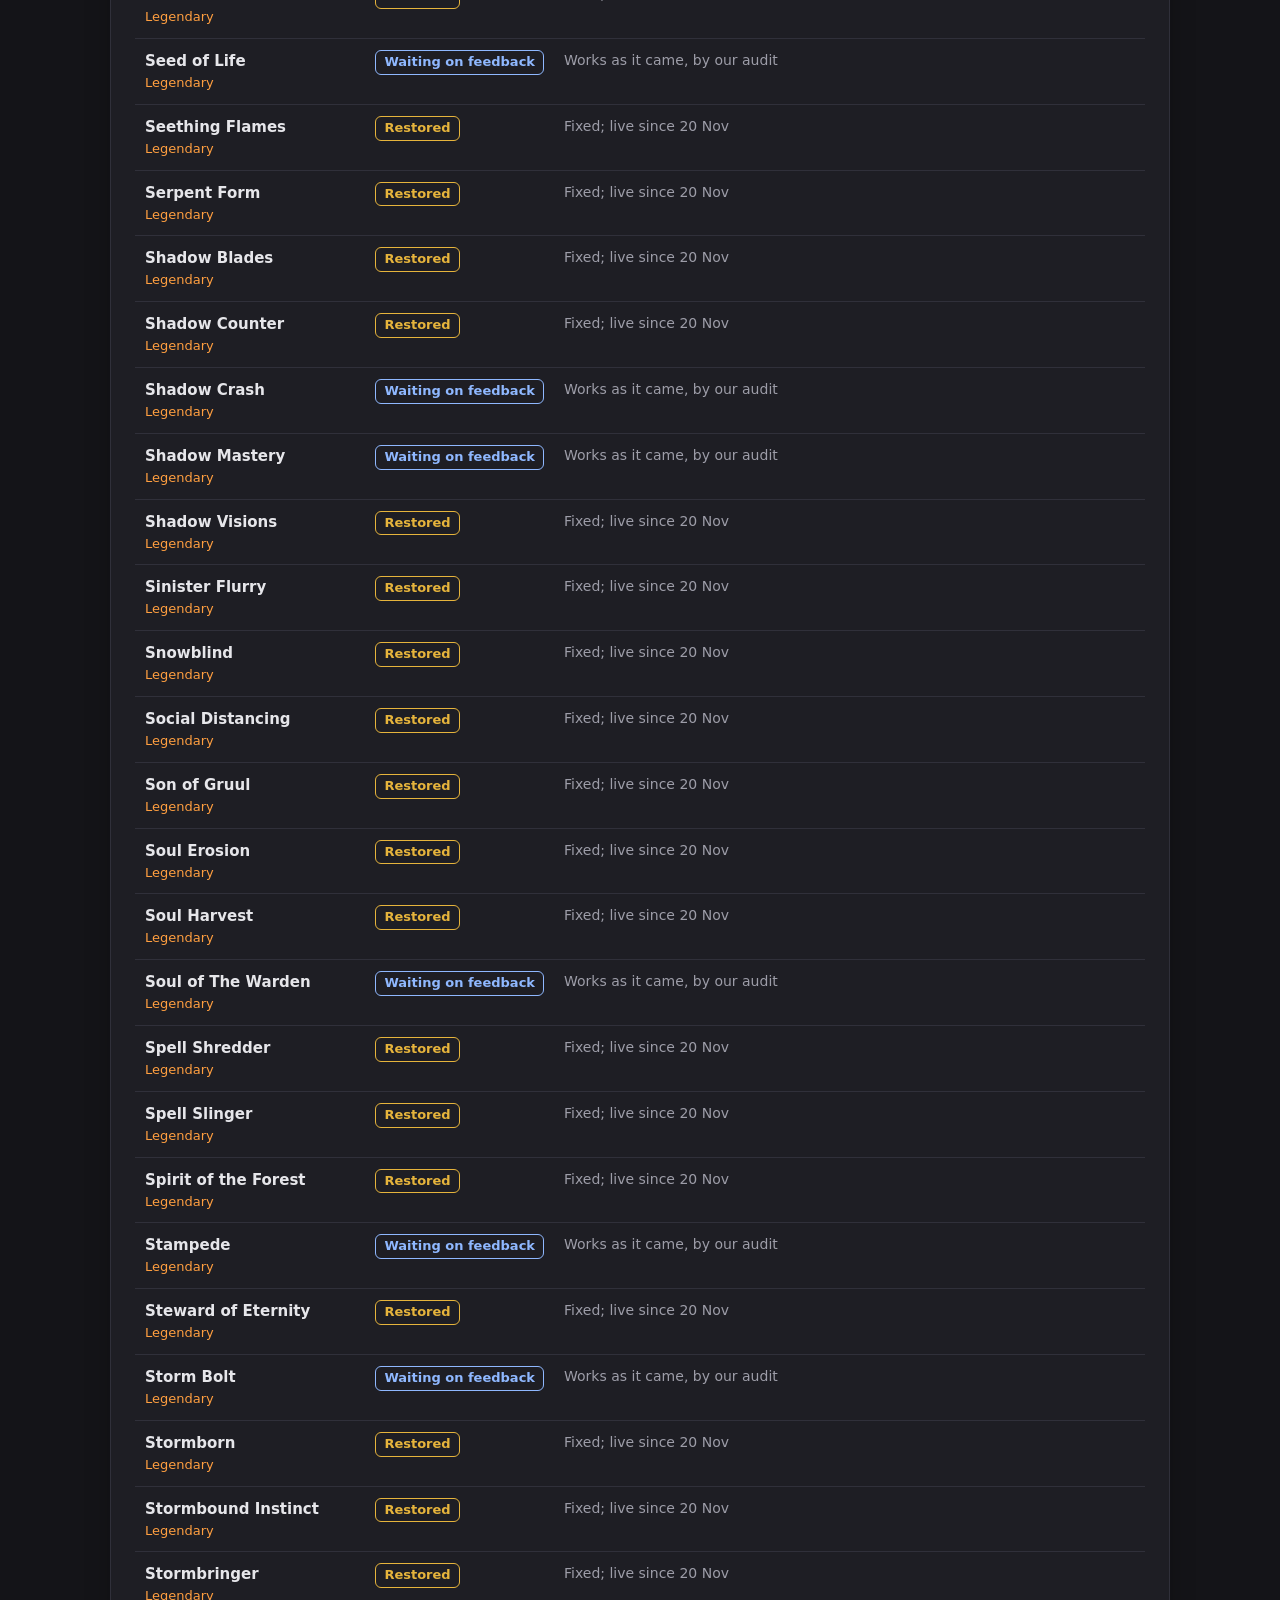
==== commit 5e93d393: "Merge pull request #306 from JaTynan/site-enchant-status Website: Mystic Enchants page with every Le" ====
--- a/launcher/site/enchants.html
+++ b/launcher/site/enchants.html
@@ -22,8 +22,6 @@
        font-weight: 600; padding: 0 10px 8px; border-bottom: 1px solid var(--line); }
   td { padding: 10px; border-bottom: 1px solid var(--line); vertical-align: top; }
   td.name { font-weight: 700; }
-  td.name .enchant { display: flex; gap: 10px; align-items: center; }
-  td.name .enchant:focus-visible { outline-offset: 4px; }
   td.name .quality { display: block; font-weight: 400; font-size: 13px; }
   .legendary { color: #ff9f40; }
   .epic { color: #c9a0ff; }
@@ -52,15 +50,14 @@
     <p class="eyebrow">Mystic Enchants</p>
     <h1>Enchant status</h1>
     <p class="lede">Many Legendary and Epic Mystic Enchants needed fixing on Wildcard. This table shows where each one
-    stands, so you can plan a build around enchants that work. Hover over an enchant, or tap it, to see what it does.</p>
-    <p class="note" id="caps"></p>
+    stands, so you can plan a build around enchants that work. Hover or open an enchant in game for what it does.</p>
   </header>
   <div class="stack">
     <section class="panel">
       <div class="tabs" id="quality" role="group" aria-label="Quality"></div>
       <div class="tabs" id="status" role="group" aria-label="Status"></div>
       <div class="tools">
-        <input type="search" id="search" placeholder="Search an enchant or what it does" aria-label="Search">
+        <input type="search" id="search" placeholder="Search an enchant" aria-label="Search">
       </div>
       <div class="scroll">
         <table>
@@ -93,7 +90,6 @@
 const LABELS = { confirmed: "Confirmed working", restored: "Restored", feedback: "Waiting on feedback", broken: "Not working yet" };
 const QUALITIES = ["All", "Legendary", "Epic"];
 let data = null;
-let tips = {};
 let quality = "All";
 let status = "all";
 
@@ -135,18 +131,11 @@
   body.textContent = "";
   const words = $("search").value.trim().toLowerCase().split(/\s+/).filter(Boolean);
   const list = data.enchants.filter((e) => inQuality(e) && (status === "all" || e.status === status) &&
-    words.every((w) => e.name.toLowerCase().includes(w) || (tips[e.spell] && tips[e.spell].search.includes(w))));
+    words.every((w) => e.name.toLowerCase().includes(w)));
   for (const e of list.slice(0, 600)) {
     const row = el("tr");
-    const name = el("td", { class: "name" });
-    const tip = tips[e.spell];
-    const label = el("div", {}, e.name);
-    label.append(el("span", { class: "quality " + e.quality.toLowerCase() }, e.quality));
-    const enchant = el("div", { class: "enchant" });
-    enchant.append(Wildcard.icon(tip ? tip.icon : "", 36), label);
-    if (tip) Wildcard.attachTip(enchant, () => Wildcard.tipCard(tip, {
-      quality: e.quality.toLowerCase(), qualityLabel: e.quality + " Mystic Enchant", limit: tip.limit }));
-    name.append(enchant);
+    const name = el("td", { class: "name" }, e.name);
+    name.append(el("span", { class: "quality " + e.quality.toLowerCase() }, e.quality));
     const badge = el("td");
     badge.append(el("span", { class: "badge " + e.status }, LABELS[e.status]));
     const notes = el("td", { class: "note" }, e.note);
@@ -179,23 +168,6 @@
   }
   showTabs();
   showRows();
-  // Tooltips and icons come from a second file made on the server each night; the table works without it.
-  try {
-    const t = await Wildcard.tooltips("enchant-tooltips.json");
-    tips = t.tooltips || {};
-    for (const tip of Object.values(tips)) tip.search = textOf(tip).toLowerCase();
-    if (t.caps) $("caps").textContent = "A Wildcard character can slot " + t.caps.Legendary + " Legendary and up to " +
-      t.caps.Epic + " Epic enchants. Numbers in the tooltips are for a level " + t.level + " character; " +
-      "where they grow with a stat, the tooltip says which.";
-    showRows();
-  } catch (error) { /* no tooltips: names and statuses only */ }
-}
-
-function textOf(tip) {
-  const parts = [tip.name, ...(tip.req || [])];
-  for (const line of tip.lines || []) for (const [text] of line) parts.push(text);
-  for (const sub of tip.subs || []) parts.push(textOf(sub));
-  return parts.join(" ");
 }
 
 $("search").addEventListener("input", showRows);
--- a/launcher/site/style.css
+++ b/launcher/site/style.css
@@ -185,6 +185,9 @@
 .tip-req { color: #fff; }
 .tip-note { color: #9d9da8; }
 .tip-embed { margin-top: 8px; padding-top: 8px; border-top: 1px solid #2c2c40; }
+.tip-embed.flat { border-top: 0; padding-top: 0; margin-top: 6px; }
+.tip-change { margin-top: 8px; color: #8fd0ff; }
+.tip-change b { font-weight: 600; }
 .tip-where { margin-top: 8px; color: #7ad97a; font-style: italic; }
 .tip-where b { font-style: normal; font-weight: 600; }
 .tip-limit { margin-top: 8px; color: var(--muted); }
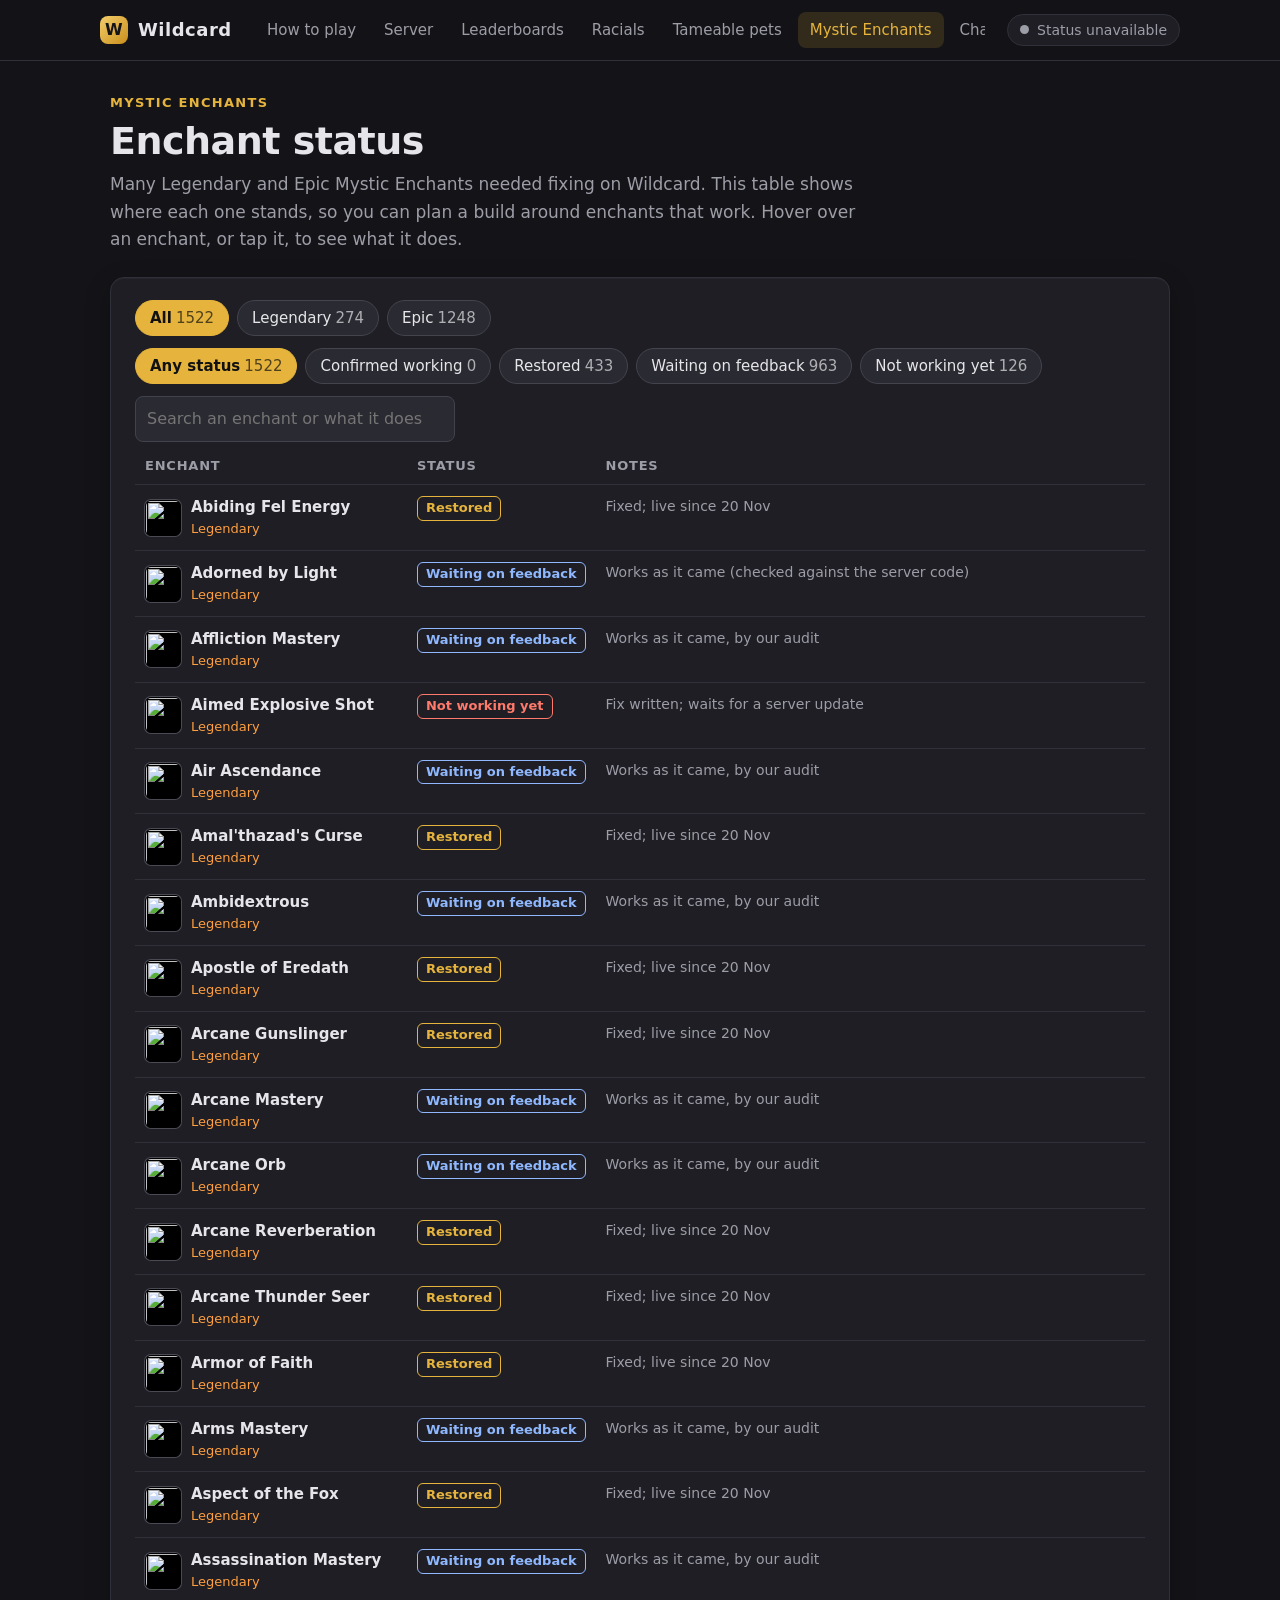
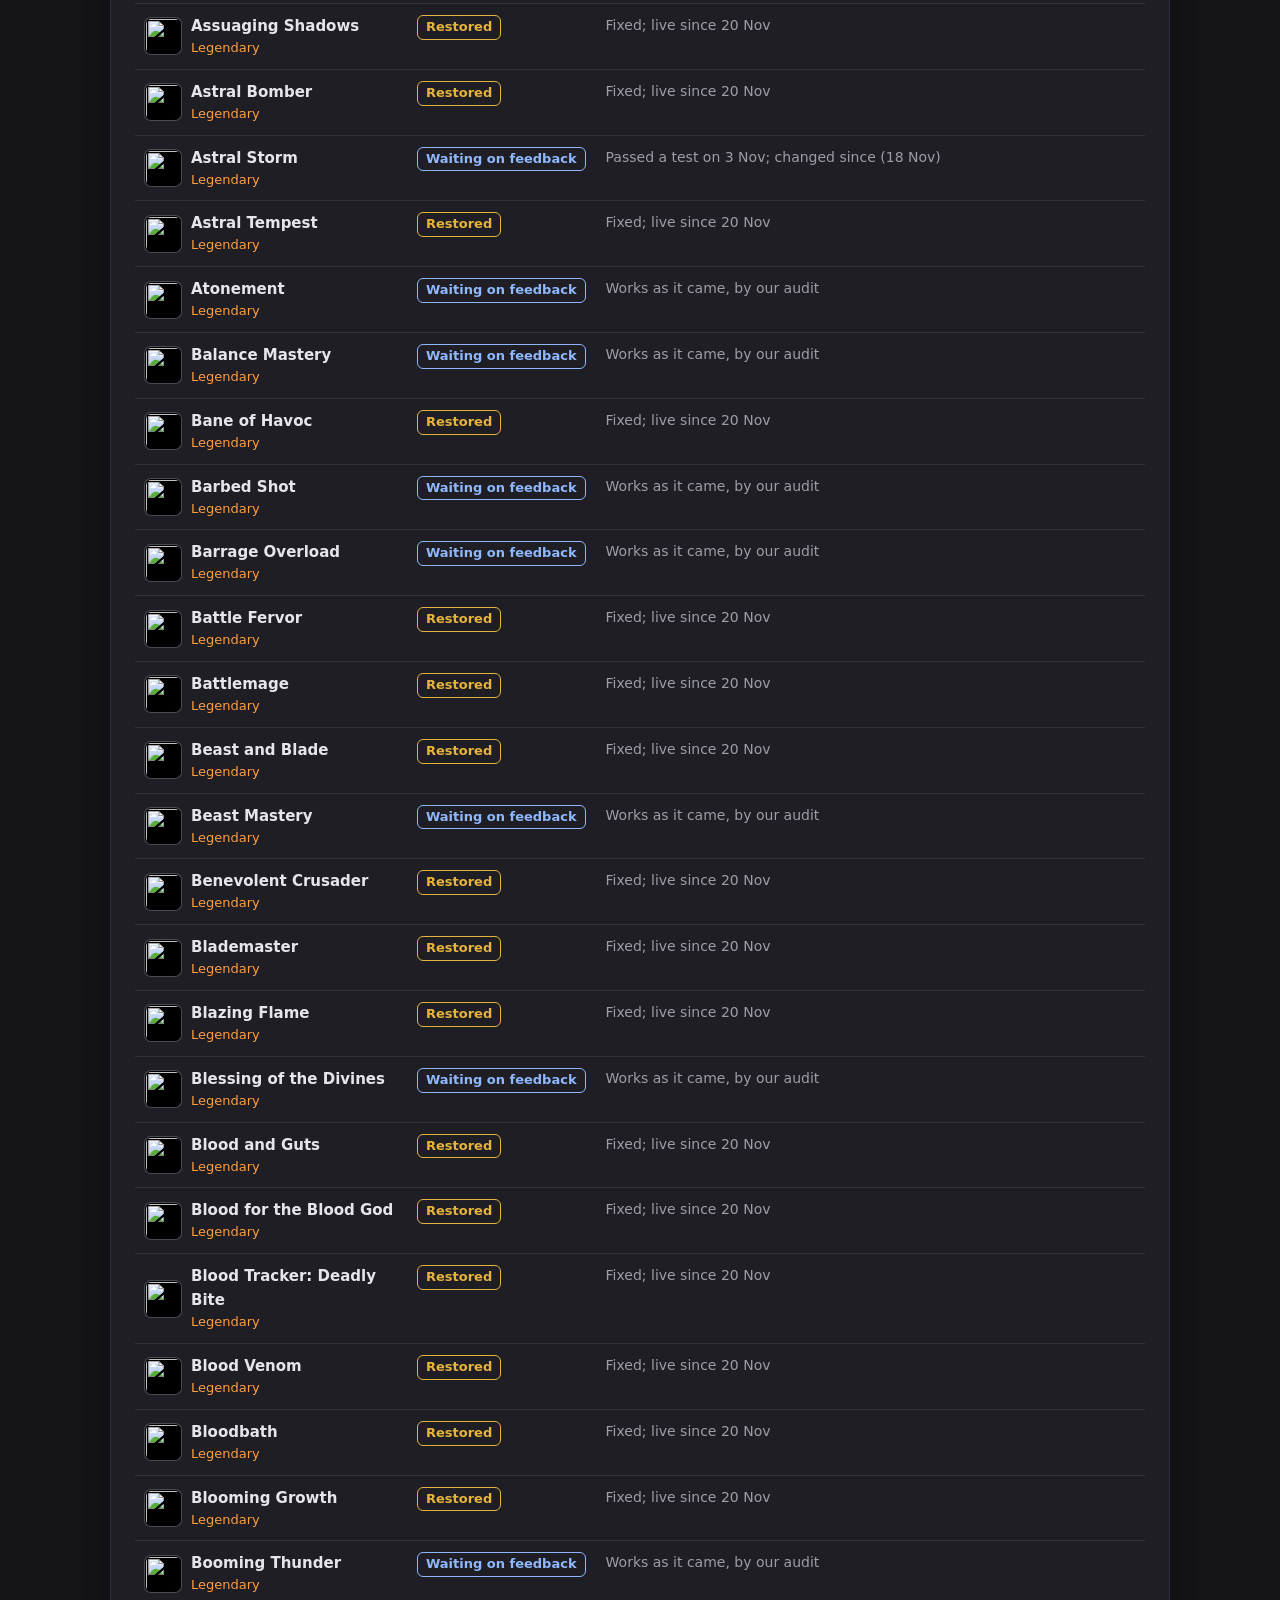
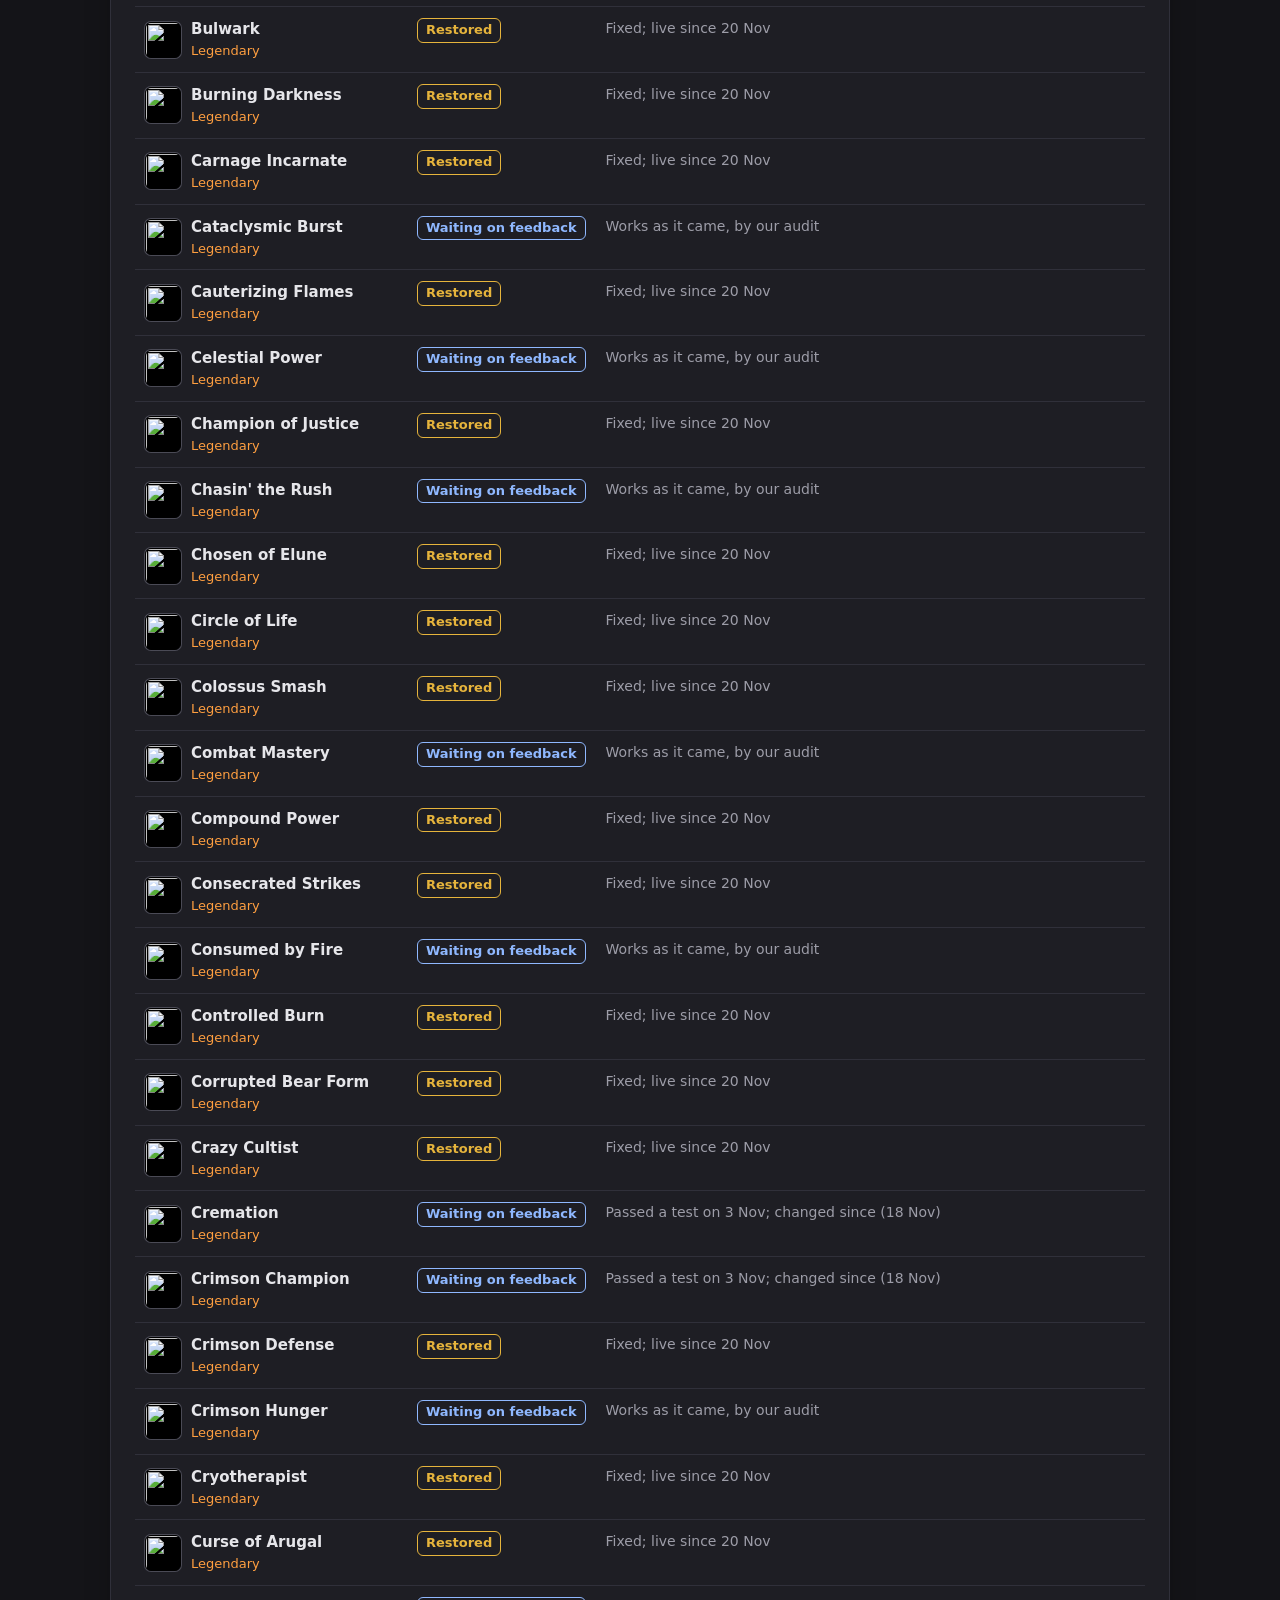
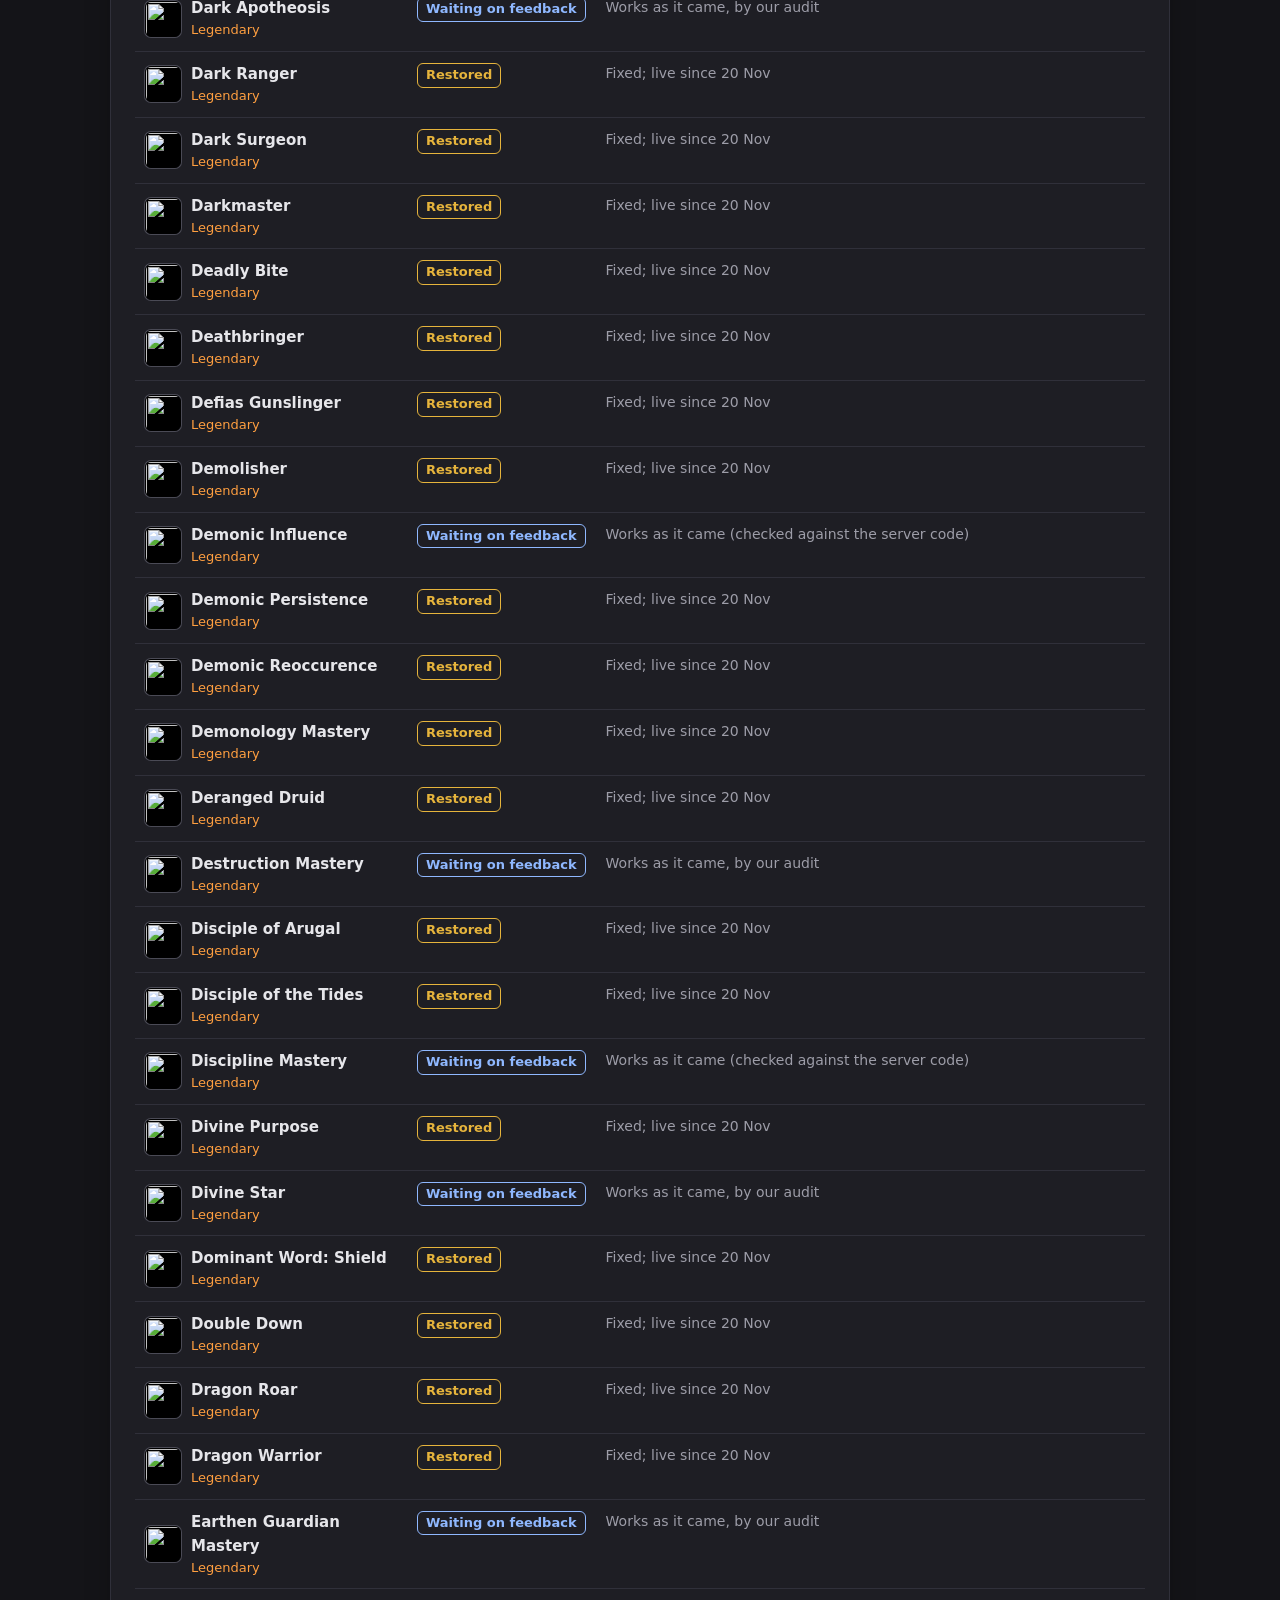
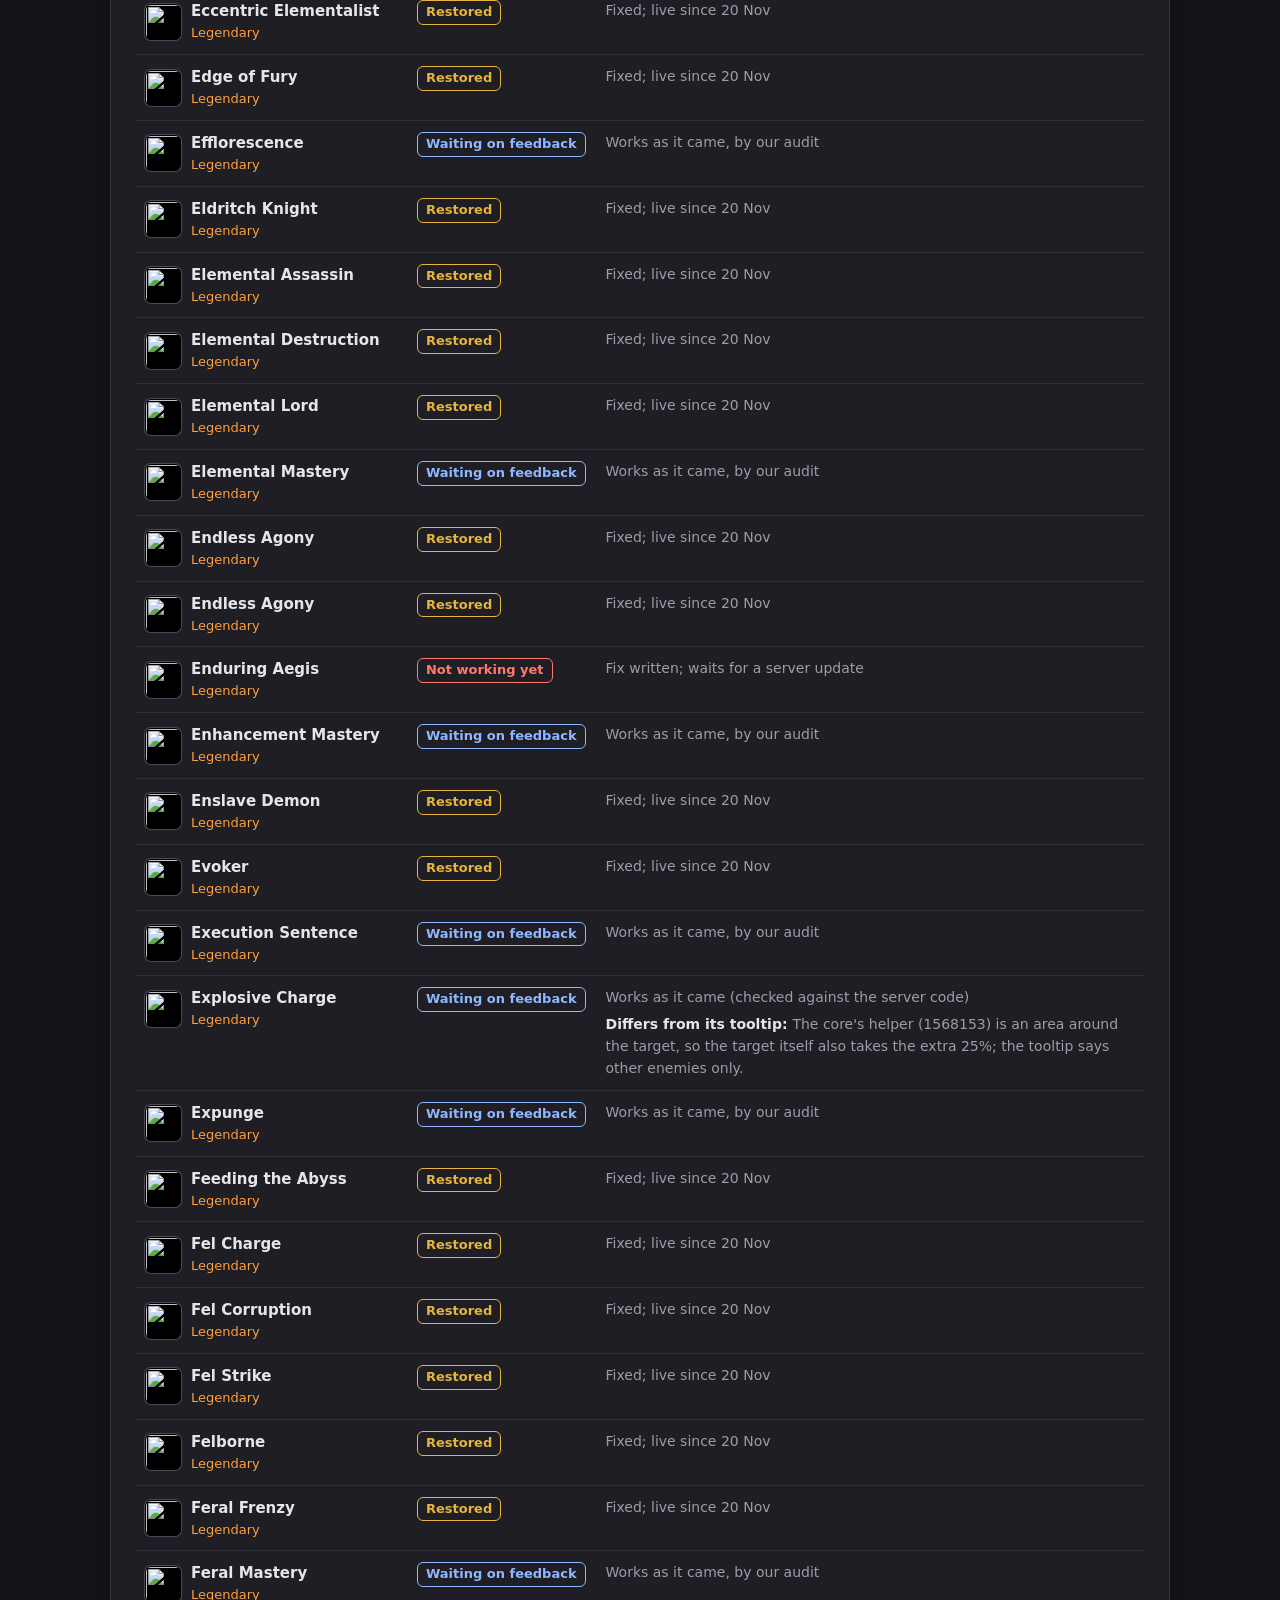
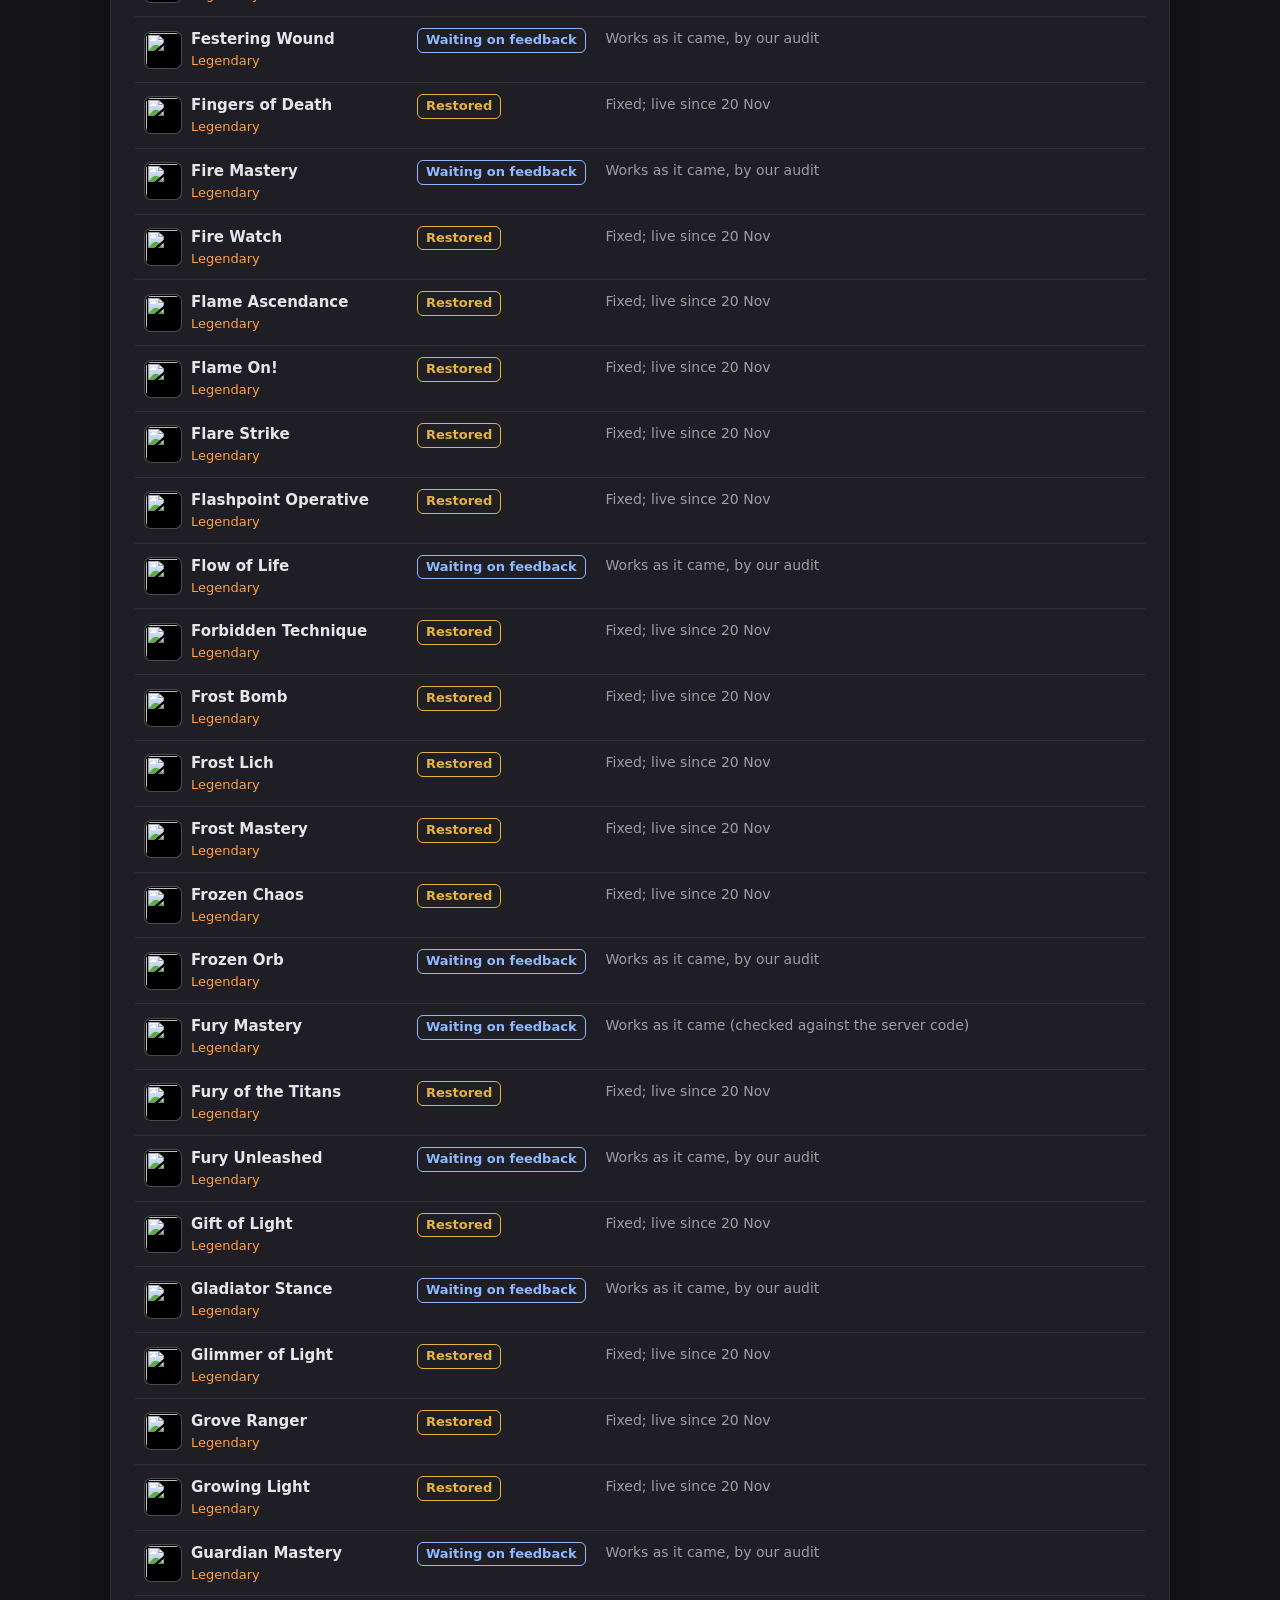
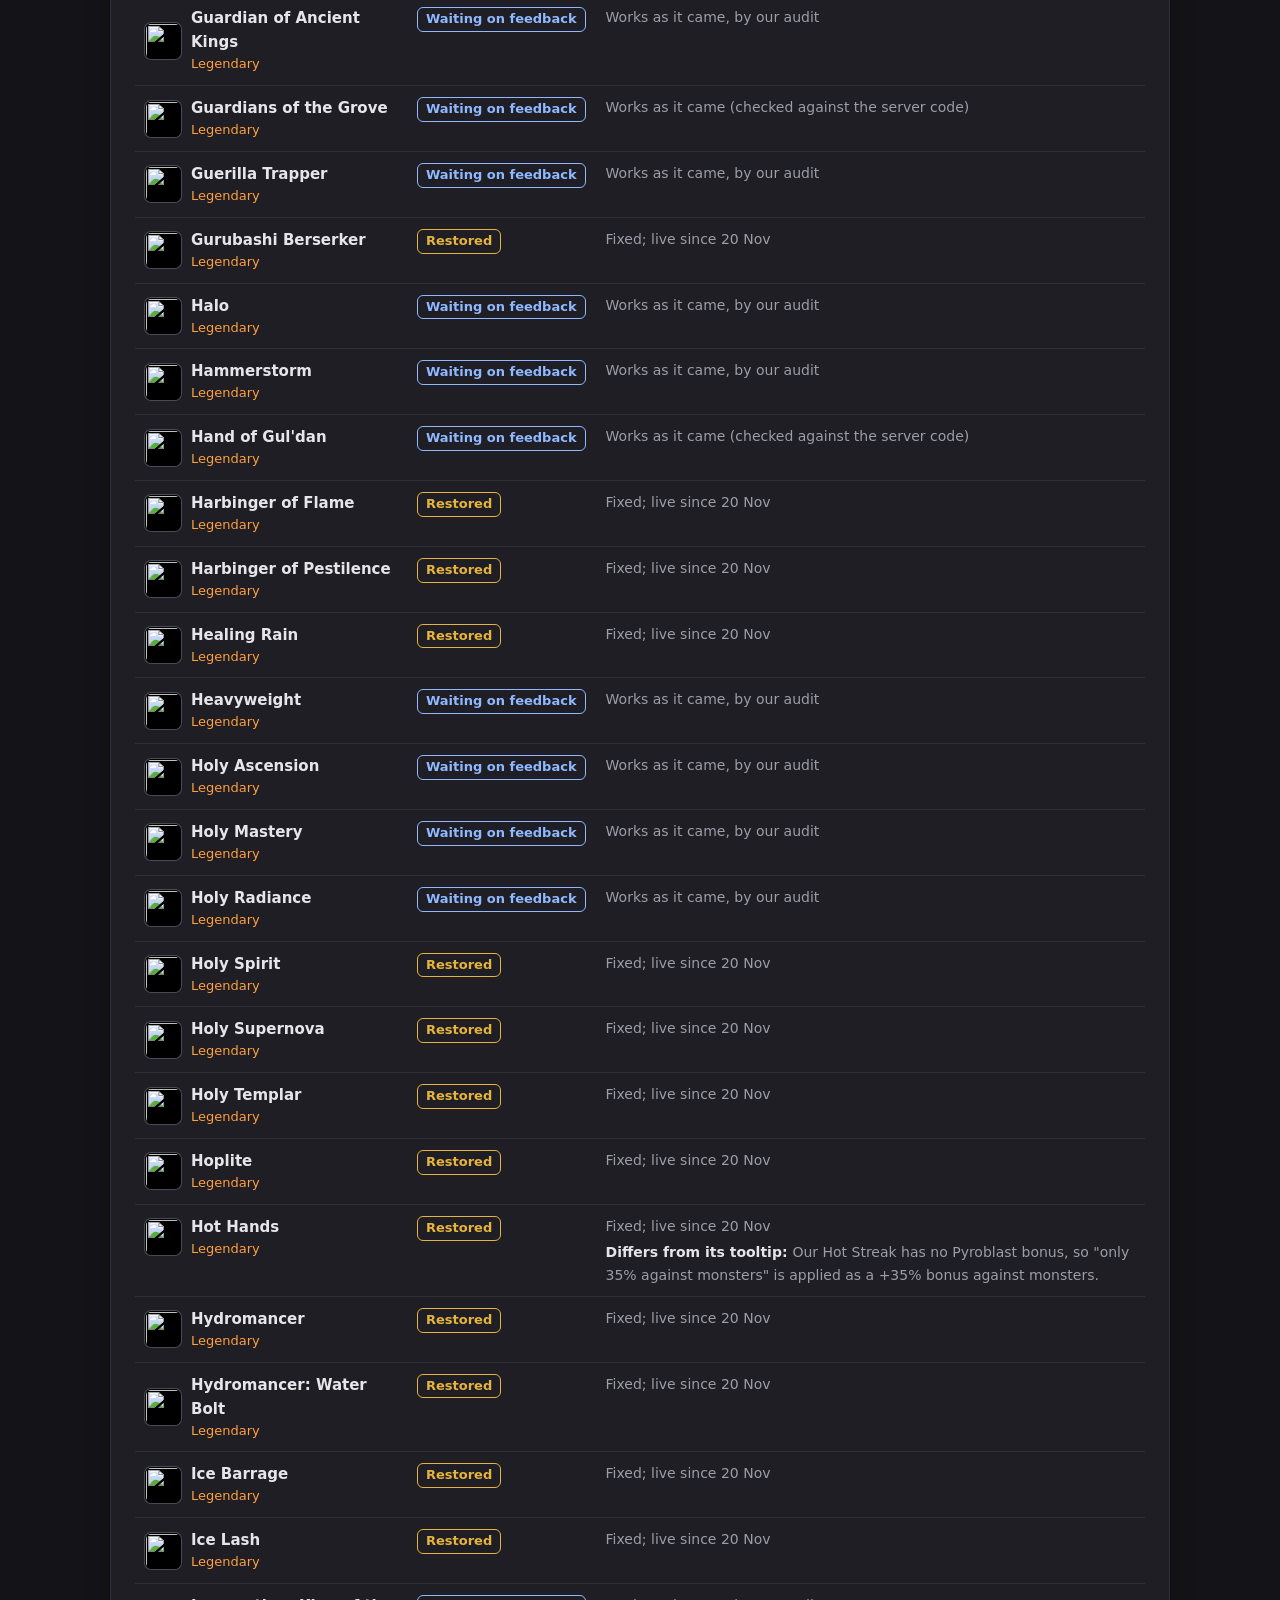
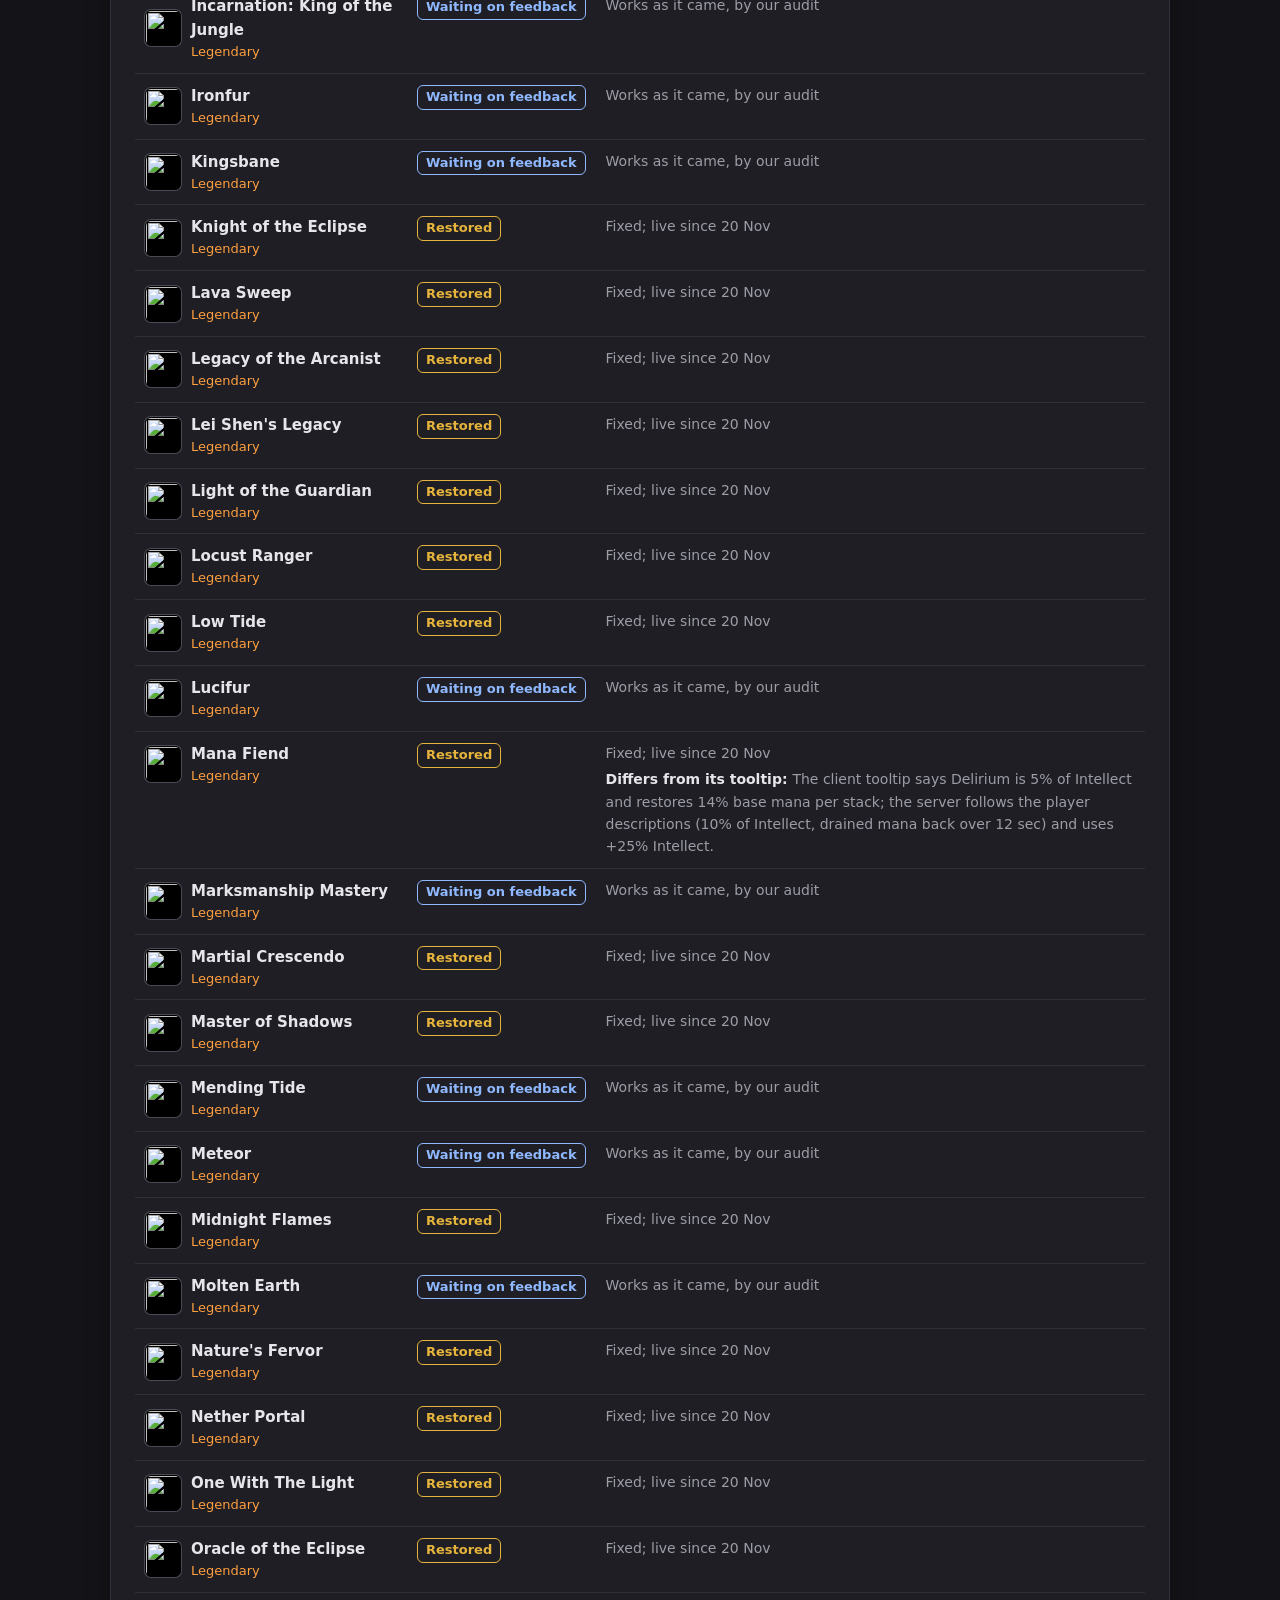
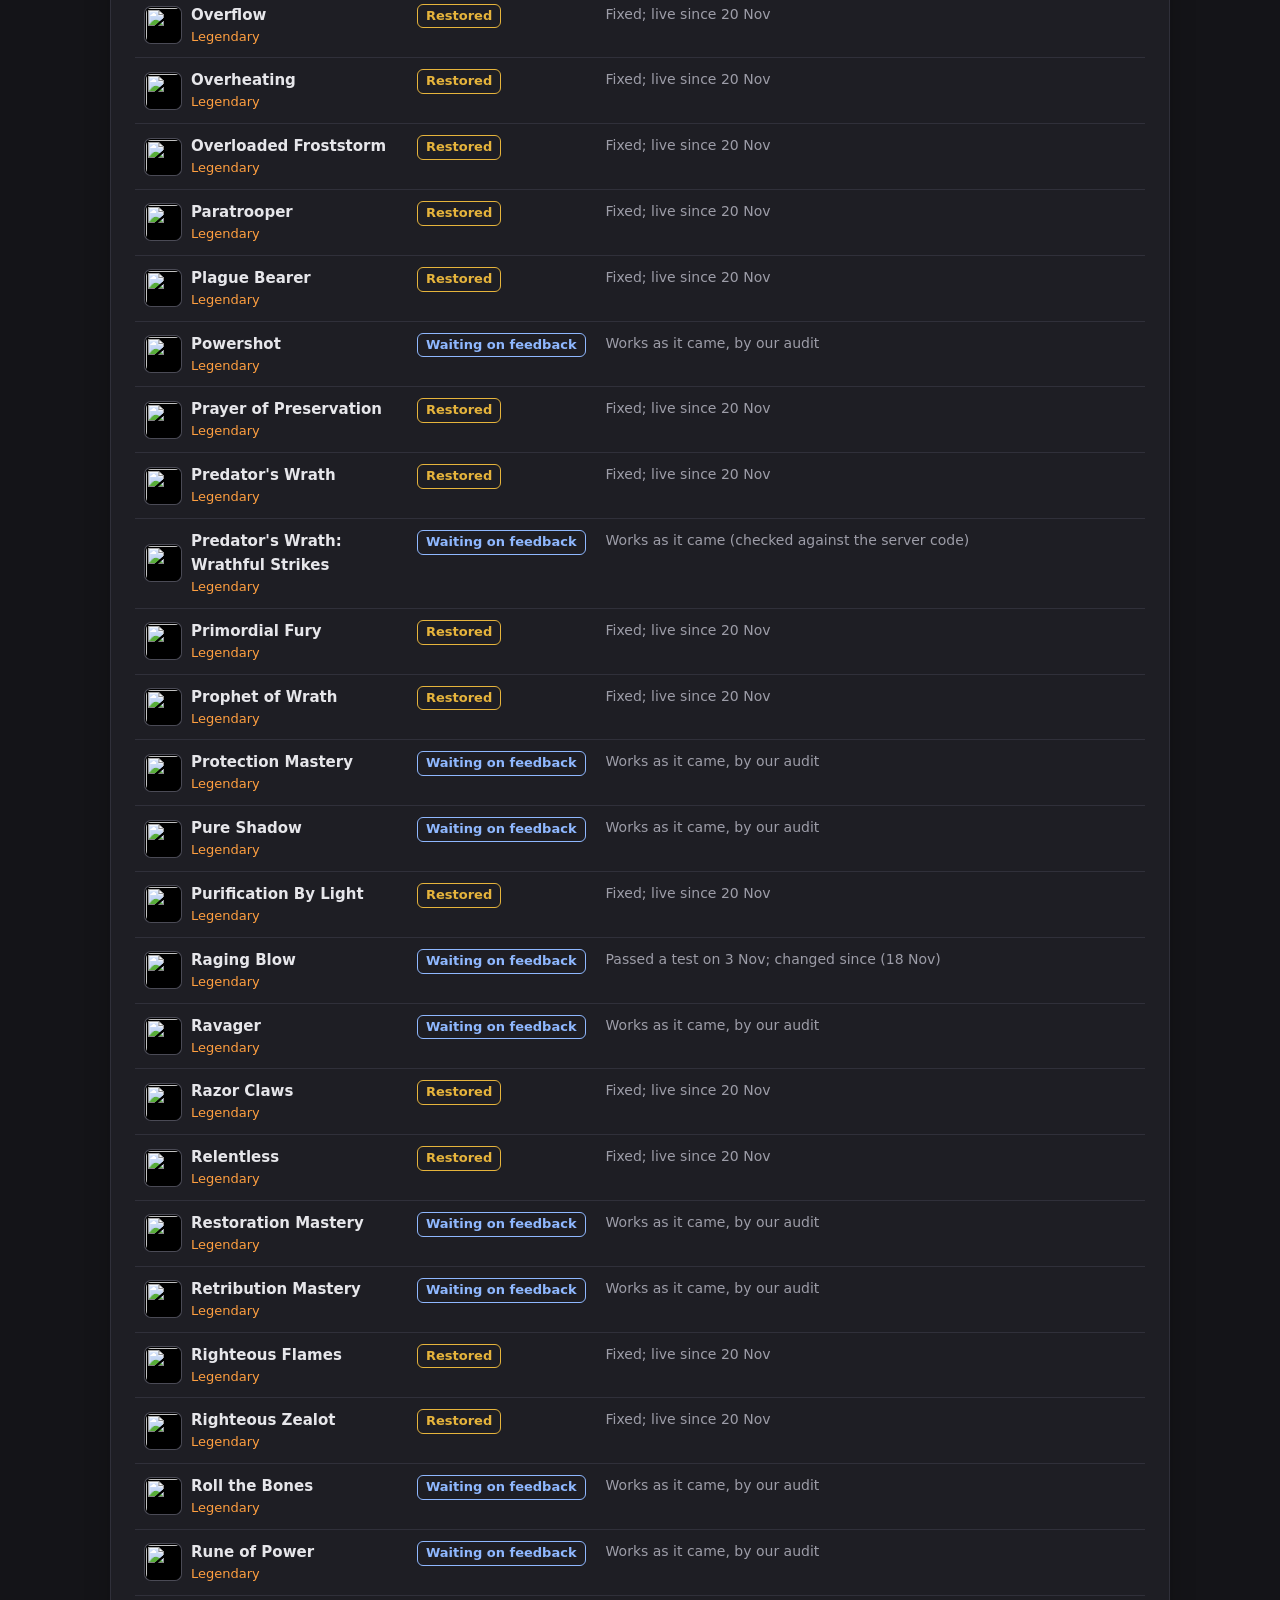
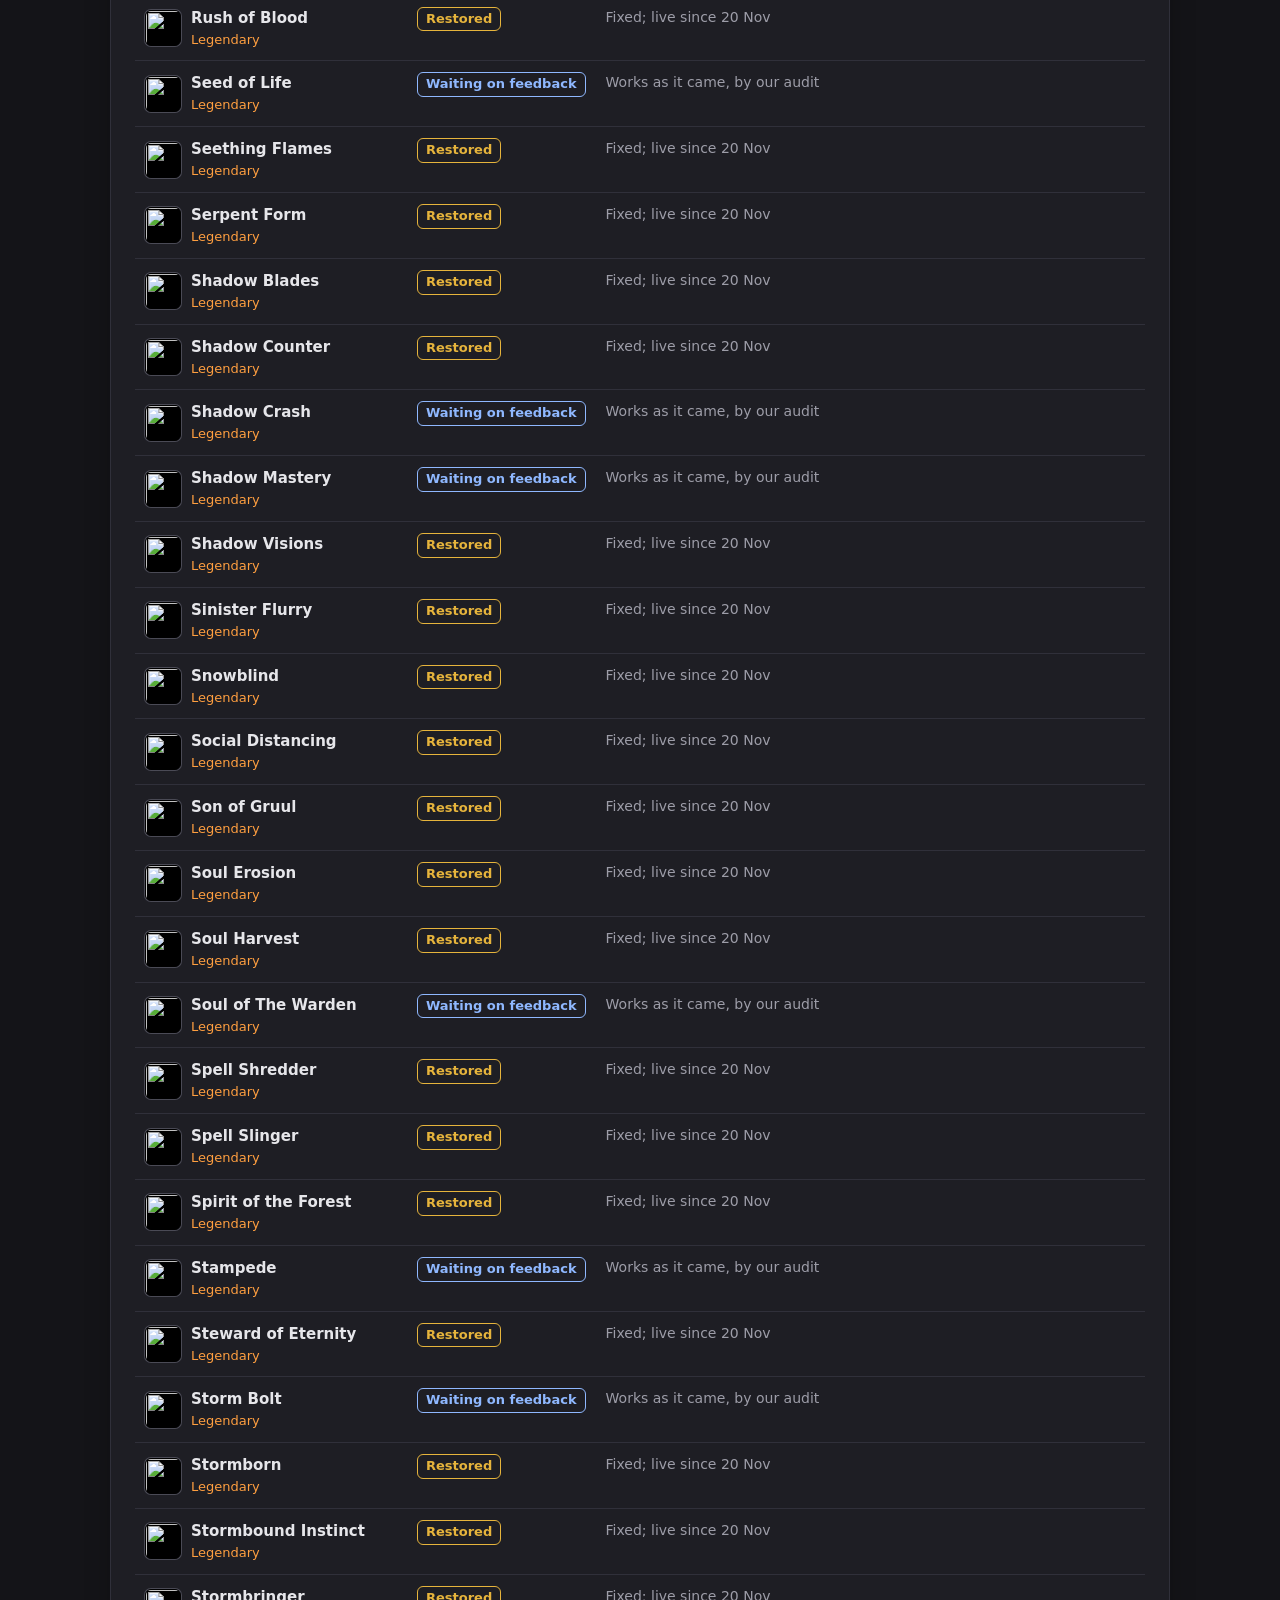
==== commit 50eda7b9: "Merge pull request #307 from JaTynan/site-tooltips Website: Racials page, and tooltips with icons fo" ====
--- a/launcher/site/enchants.html
+++ b/launcher/site/enchants.html
@@ -22,6 +22,8 @@
        font-weight: 600; padding: 0 10px 8px; border-bottom: 1px solid var(--line); }
   td { padding: 10px; border-bottom: 1px solid var(--line); vertical-align: top; }
   td.name { font-weight: 700; }
+  td.name .enchant { display: flex; gap: 10px; align-items: center; }
+  td.name .enchant:focus-visible { outline-offset: 4px; }
   td.name .quality { display: block; font-weight: 400; font-size: 13px; }
   .legendary { color: #ff9f40; }
   .epic { color: #c9a0ff; }
@@ -50,14 +52,15 @@
     <p class="eyebrow">Mystic Enchants</p>
     <h1>Enchant status</h1>
     <p class="lede">Many Legendary and Epic Mystic Enchants needed fixing on Wildcard. This table shows where each one
-    stands, so you can plan a build around enchants that work. Hover or open an enchant in game for what it does.</p>
+    stands, so you can plan a build around enchants that work. Hover over an enchant, or tap it, to see what it does.</p>
+    <p class="note" id="caps"></p>
   </header>
   <div class="stack">
     <section class="panel">
       <div class="tabs" id="quality" role="group" aria-label="Quality"></div>
       <div class="tabs" id="status" role="group" aria-label="Status"></div>
       <div class="tools">
-        <input type="search" id="search" placeholder="Search an enchant" aria-label="Search">
+        <input type="search" id="search" placeholder="Search an enchant or what it does" aria-label="Search">
       </div>
       <div class="scroll">
         <table>
@@ -90,6 +93,7 @@
 const LABELS = { confirmed: "Confirmed working", restored: "Restored", feedback: "Waiting on feedback", broken: "Not working yet" };
 const QUALITIES = ["All", "Legendary", "Epic"];
 let data = null;
+let tips = {};
 let quality = "All";
 let status = "all";
 
@@ -131,11 +135,18 @@
   body.textContent = "";
   const words = $("search").value.trim().toLowerCase().split(/\s+/).filter(Boolean);
   const list = data.enchants.filter((e) => inQuality(e) && (status === "all" || e.status === status) &&
-    words.every((w) => e.name.toLowerCase().includes(w)));
+    words.every((w) => e.name.toLowerCase().includes(w) || (tips[e.spell] && tips[e.spell].search.includes(w))));
   for (const e of list.slice(0, 600)) {
     const row = el("tr");
-    const name = el("td", { class: "name" }, e.name);
-    name.append(el("span", { class: "quality " + e.quality.toLowerCase() }, e.quality));
+    const name = el("td", { class: "name" });
+    const tip = tips[e.spell];
+    const label = el("div", {}, e.name);
+    label.append(el("span", { class: "quality " + e.quality.toLowerCase() }, e.quality));
+    const enchant = el("div", { class: "enchant" });
+    enchant.append(Wildcard.icon(tip ? tip.icon : "", 36), label);
+    if (tip) Wildcard.attachTip(enchant, () => Wildcard.tipCard(tip, {
+      quality: e.quality.toLowerCase(), qualityLabel: e.quality + " Mystic Enchant", limit: tip.limit }));
+    name.append(enchant);
     const badge = el("td");
     badge.append(el("span", { class: "badge " + e.status }, LABELS[e.status]));
     const notes = el("td", { class: "note" }, e.note);
@@ -168,6 +179,23 @@
   }
   showTabs();
   showRows();
+  // Tooltips and icons come from a second file made on the server each night; the table works without it.
+  try {
+    const t = await Wildcard.tooltips("enchant-tooltips.json");
+    tips = t.tooltips || {};
+    for (const tip of Object.values(tips)) tip.search = textOf(tip).toLowerCase();
+    if (t.caps) $("caps").textContent = "A Wildcard character can slot " + t.caps.Legendary + " Legendary and up to " +
+      t.caps.Epic + " Epic enchants. Numbers in the tooltips are for a level " + t.level + " character; " +
+      "where they grow with a stat, the tooltip says which.";
+    showRows();
+  } catch (error) { /* no tooltips: names and statuses only */ }
+}
+
+function textOf(tip) {
+  const parts = [tip.name, ...(tip.req || [])];
+  for (const line of tip.lines || []) for (const [text] of line) parts.push(text);
+  for (const sub of tip.subs || []) parts.push(textOf(sub));
+  return parts.join(" ");
 }
 
 $("search").addEventListener("input", showRows);
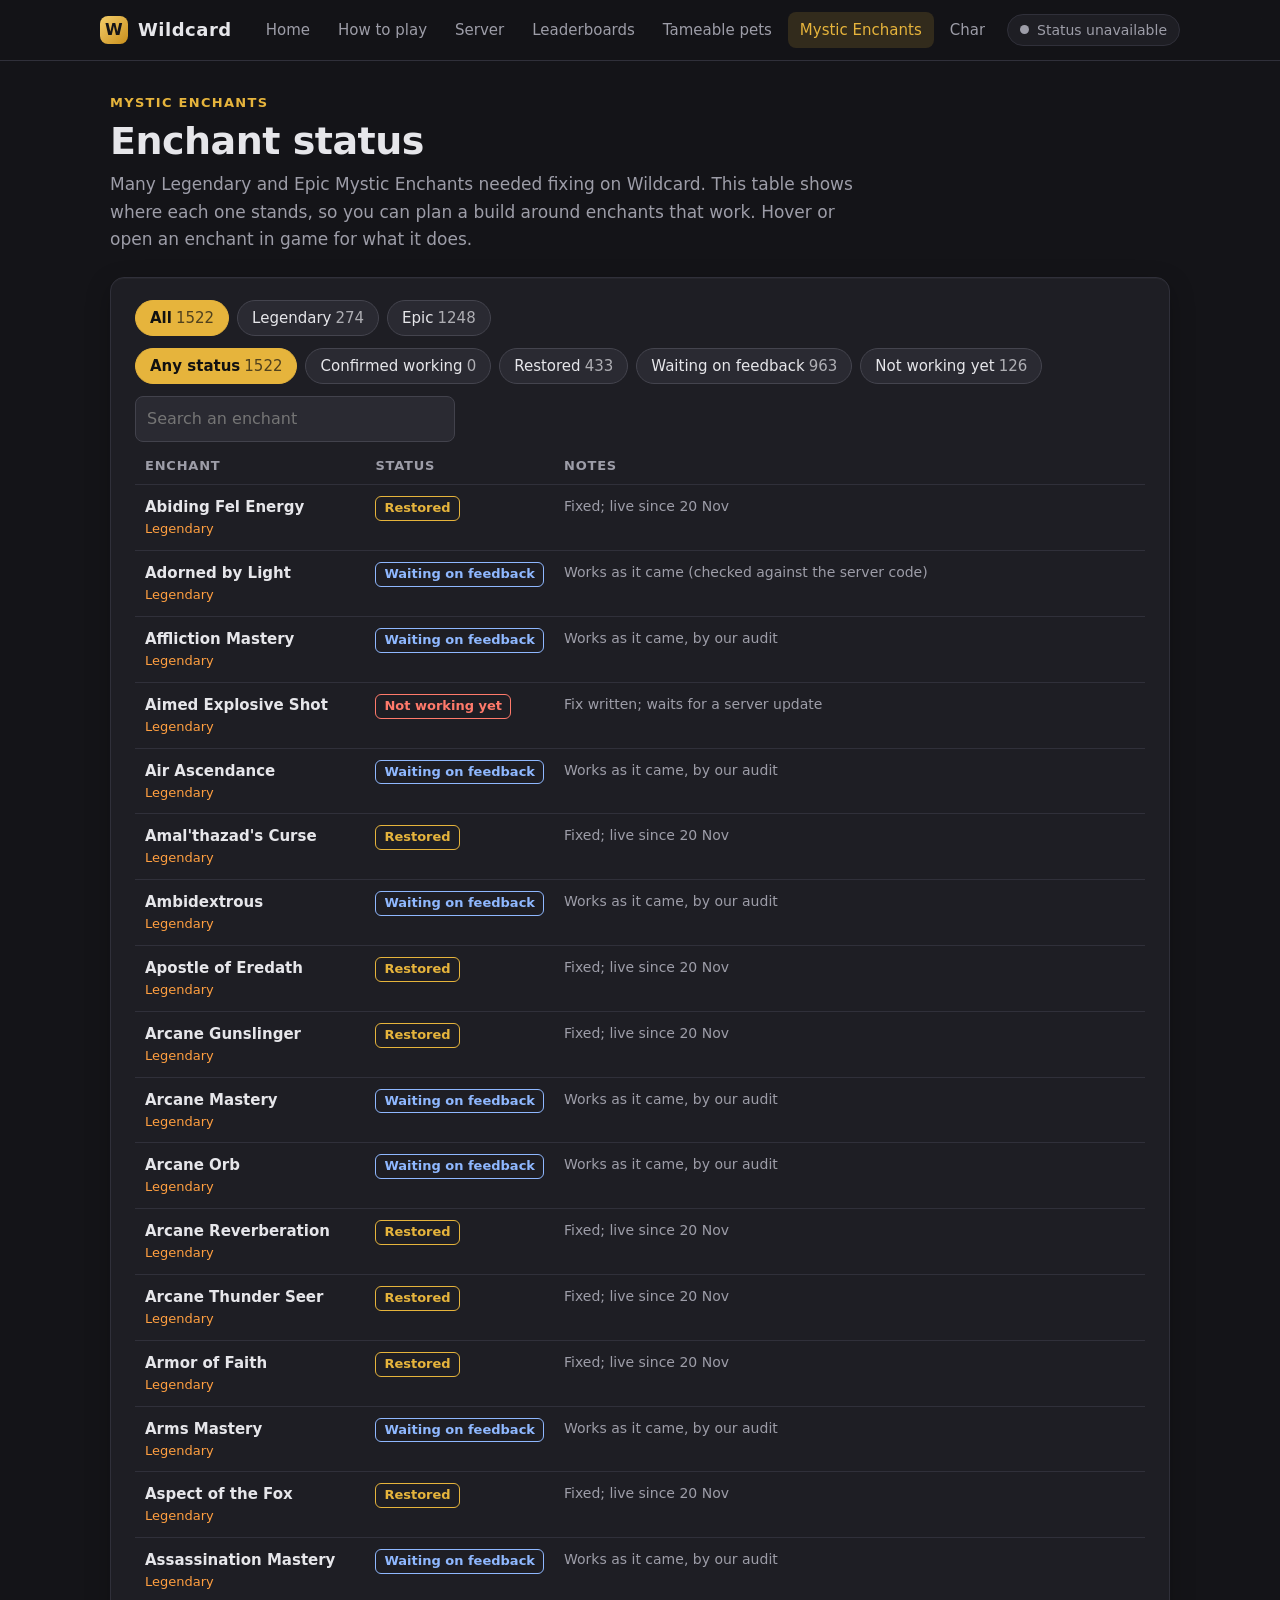
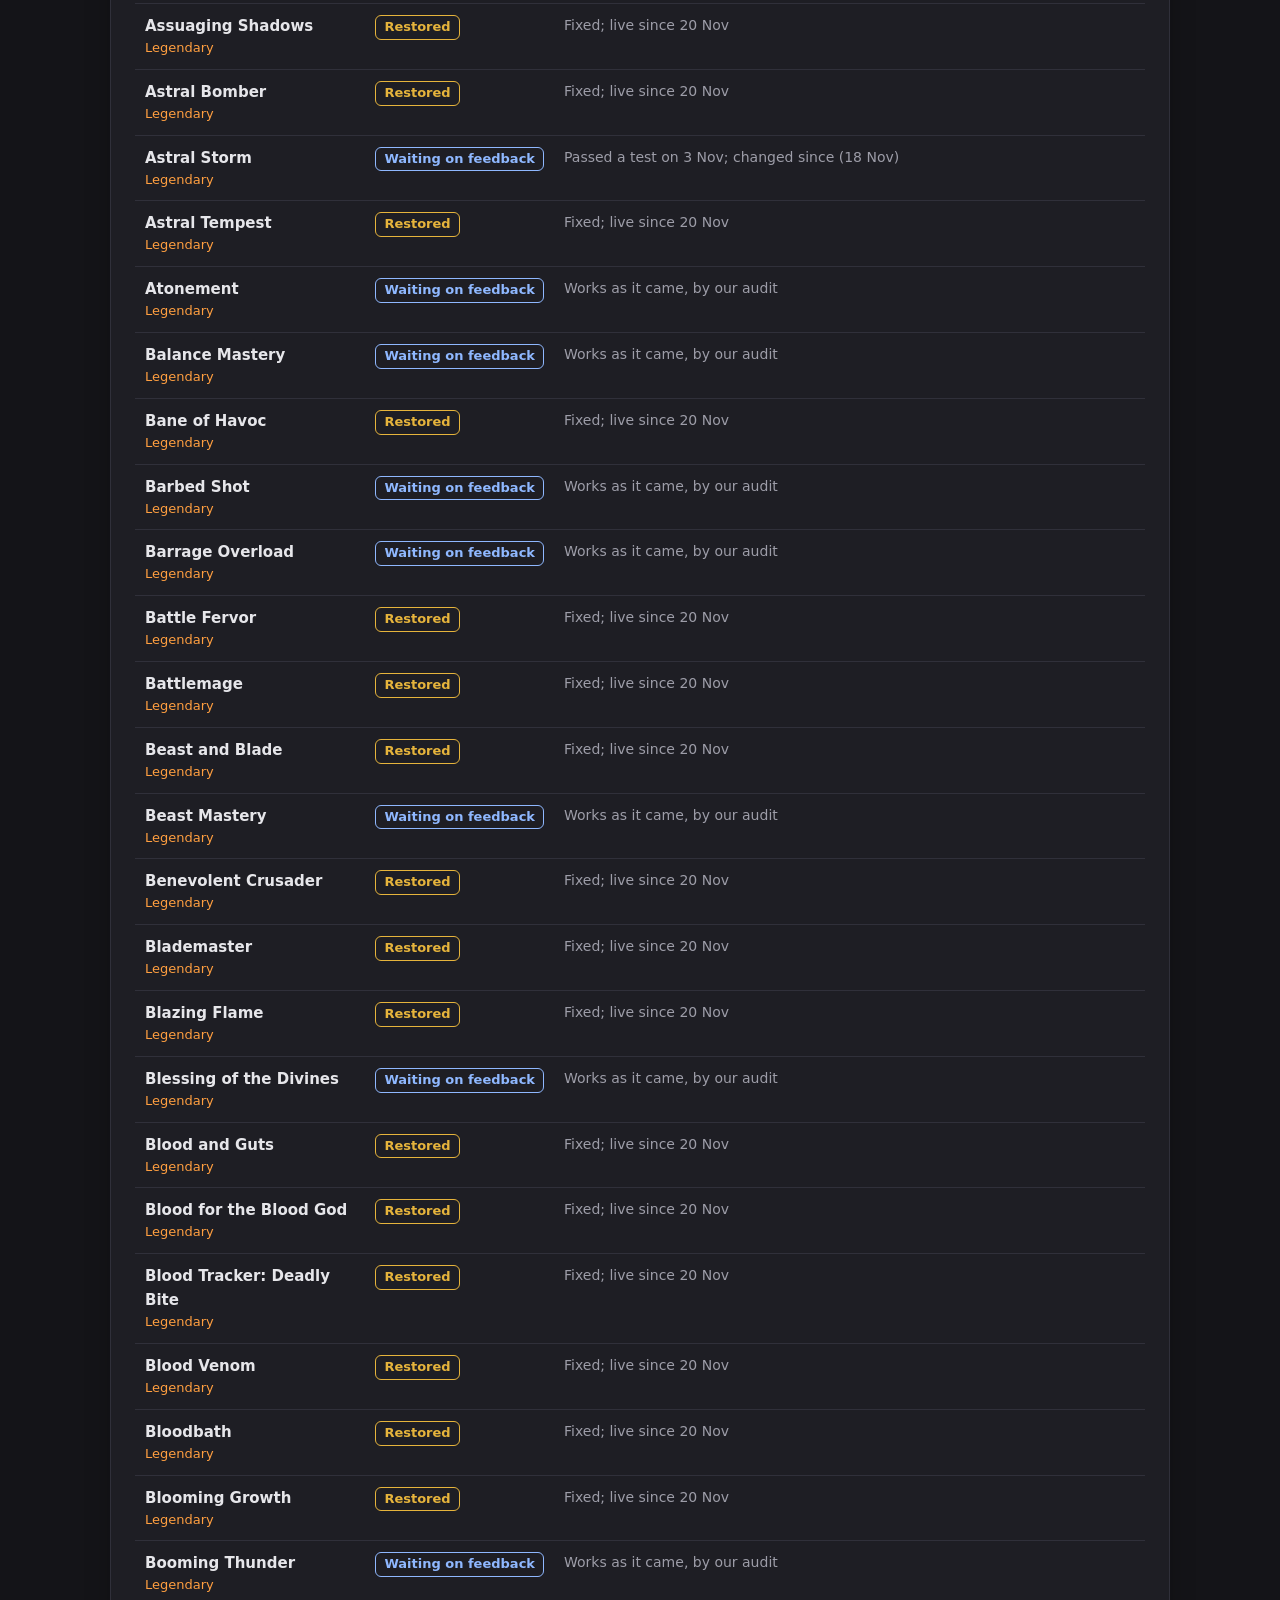
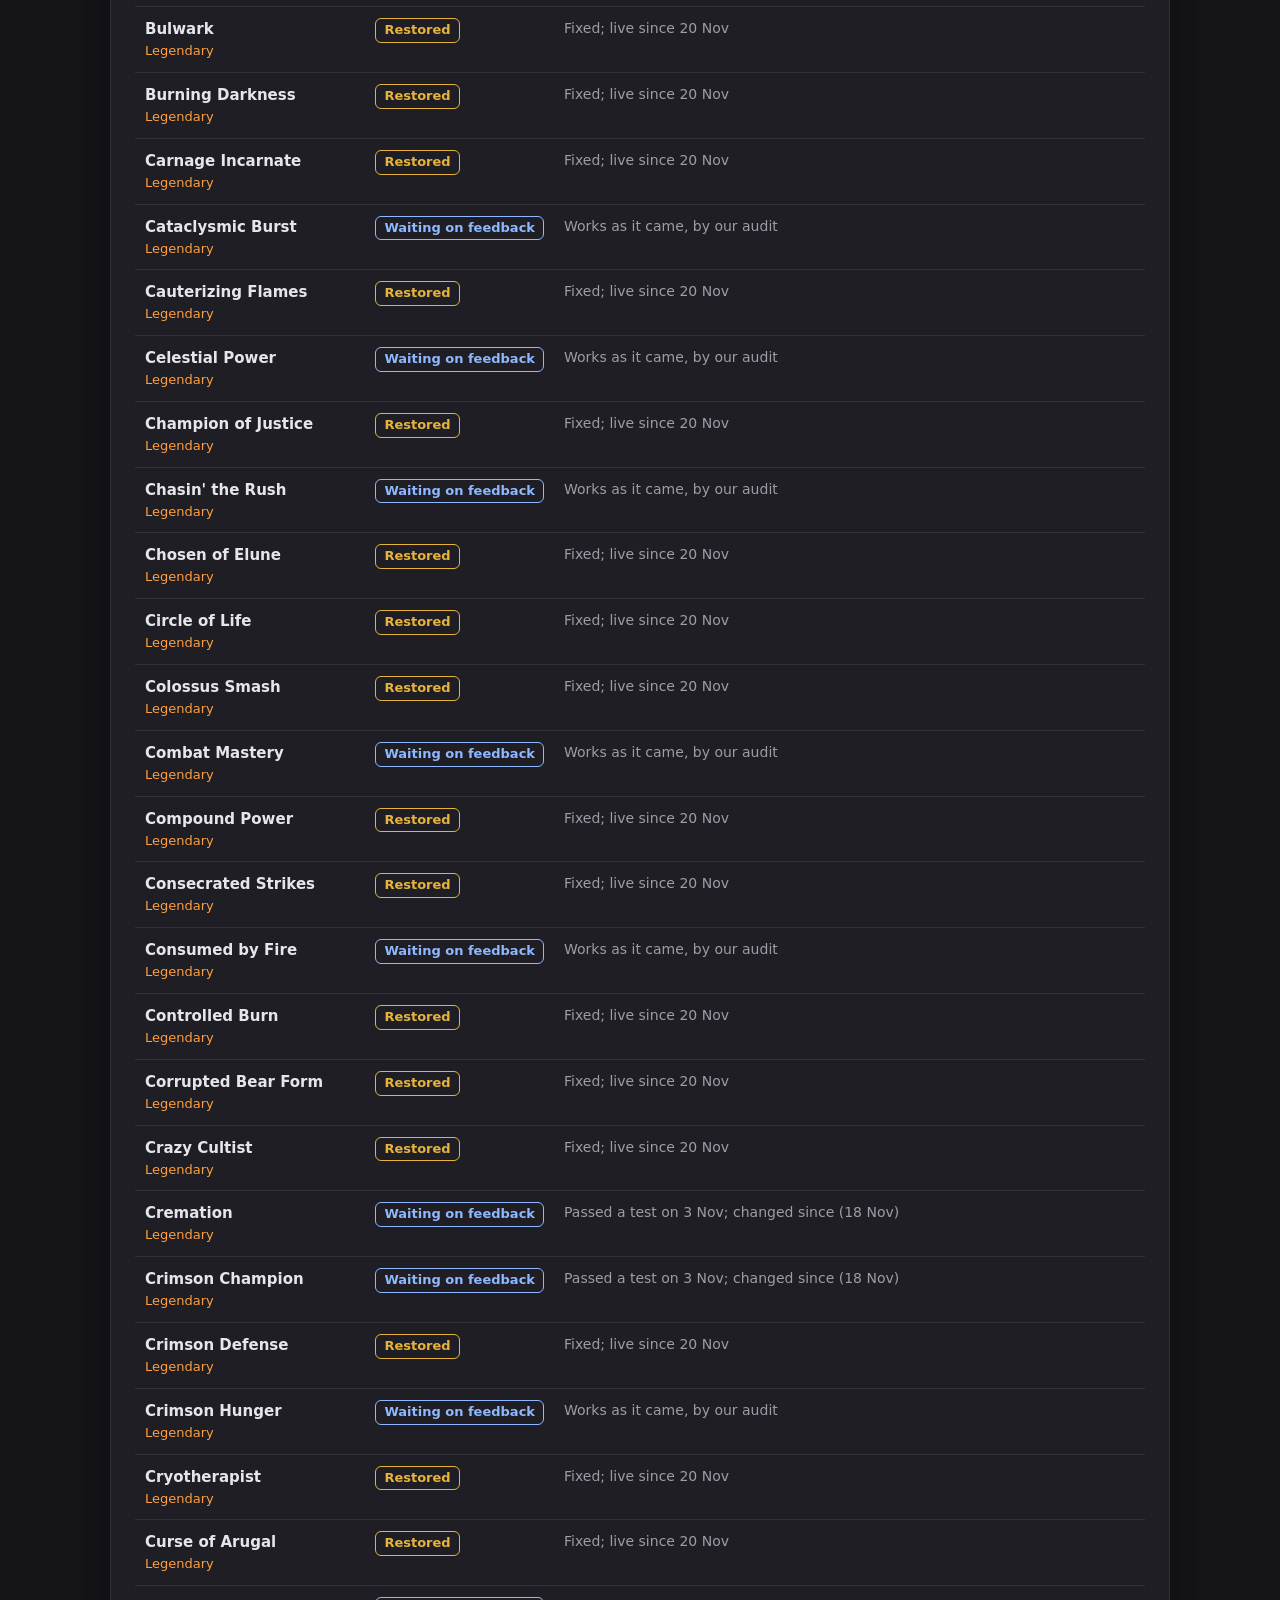
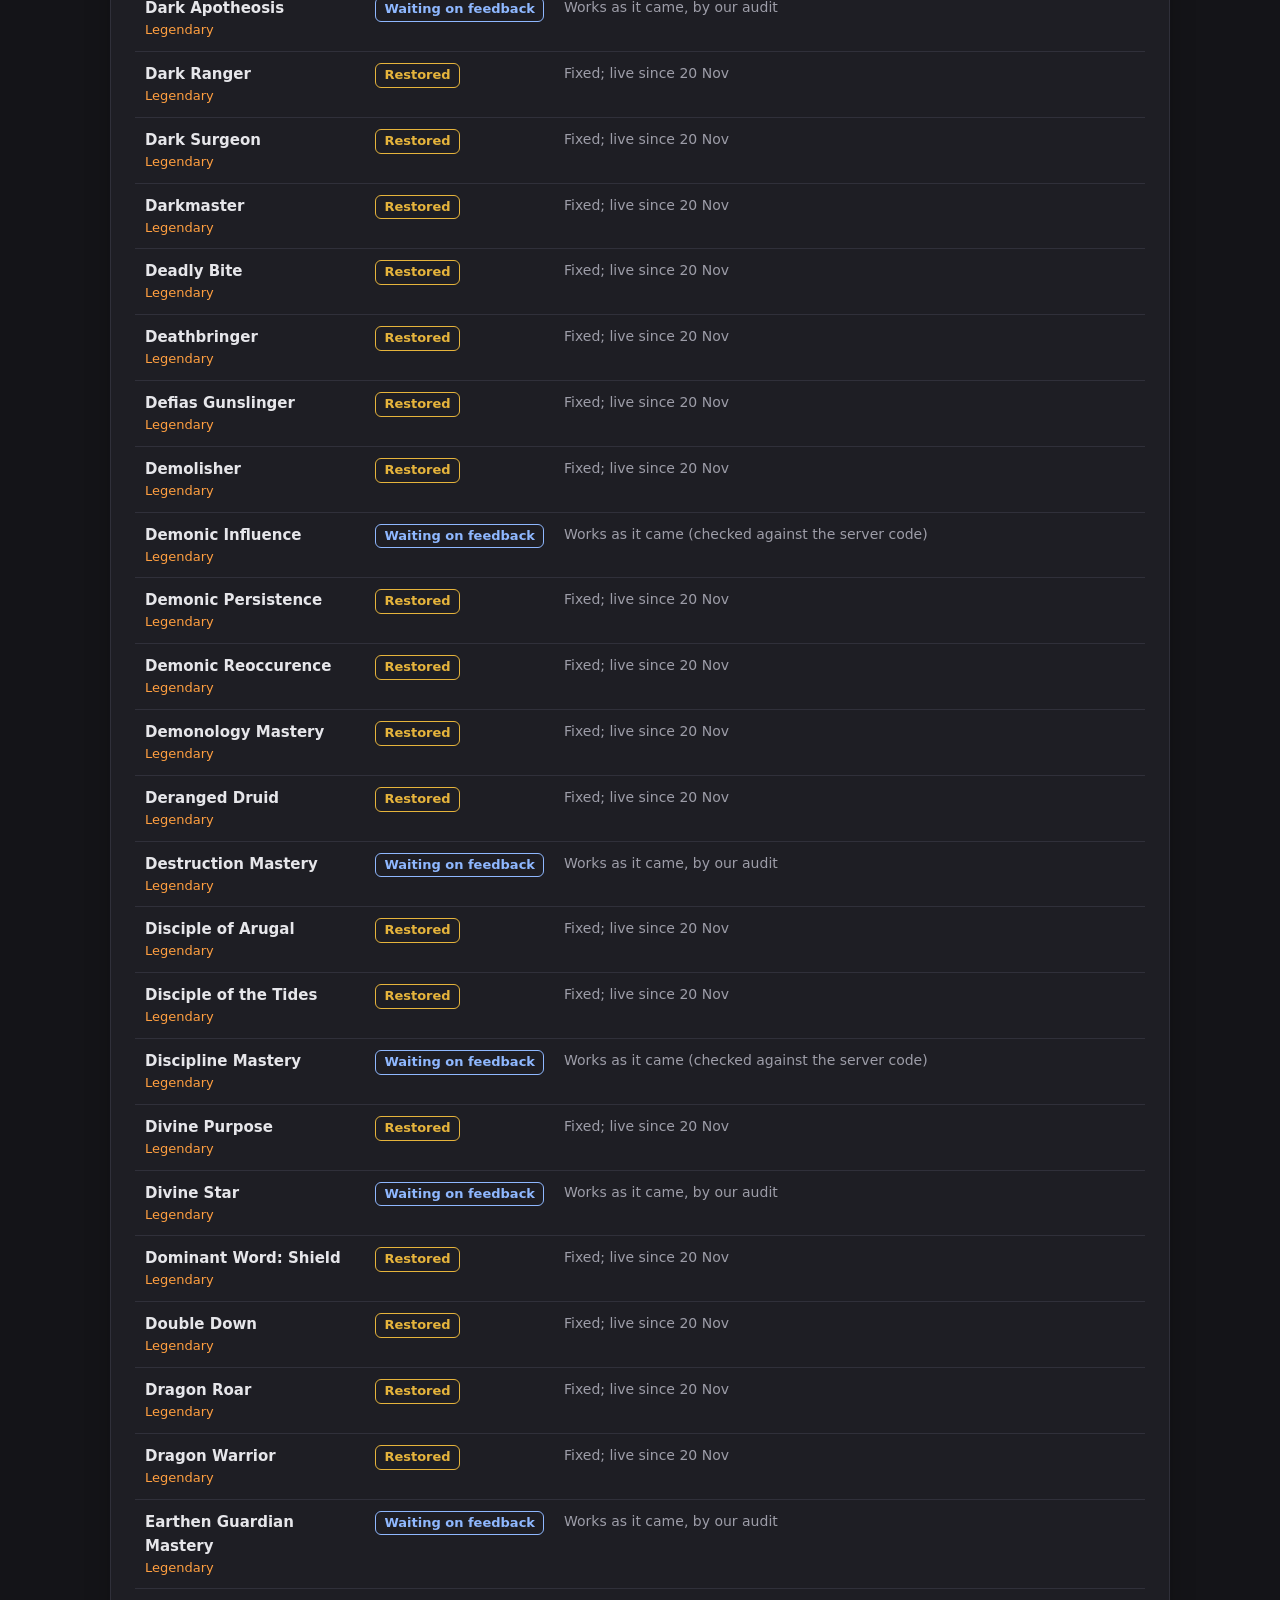
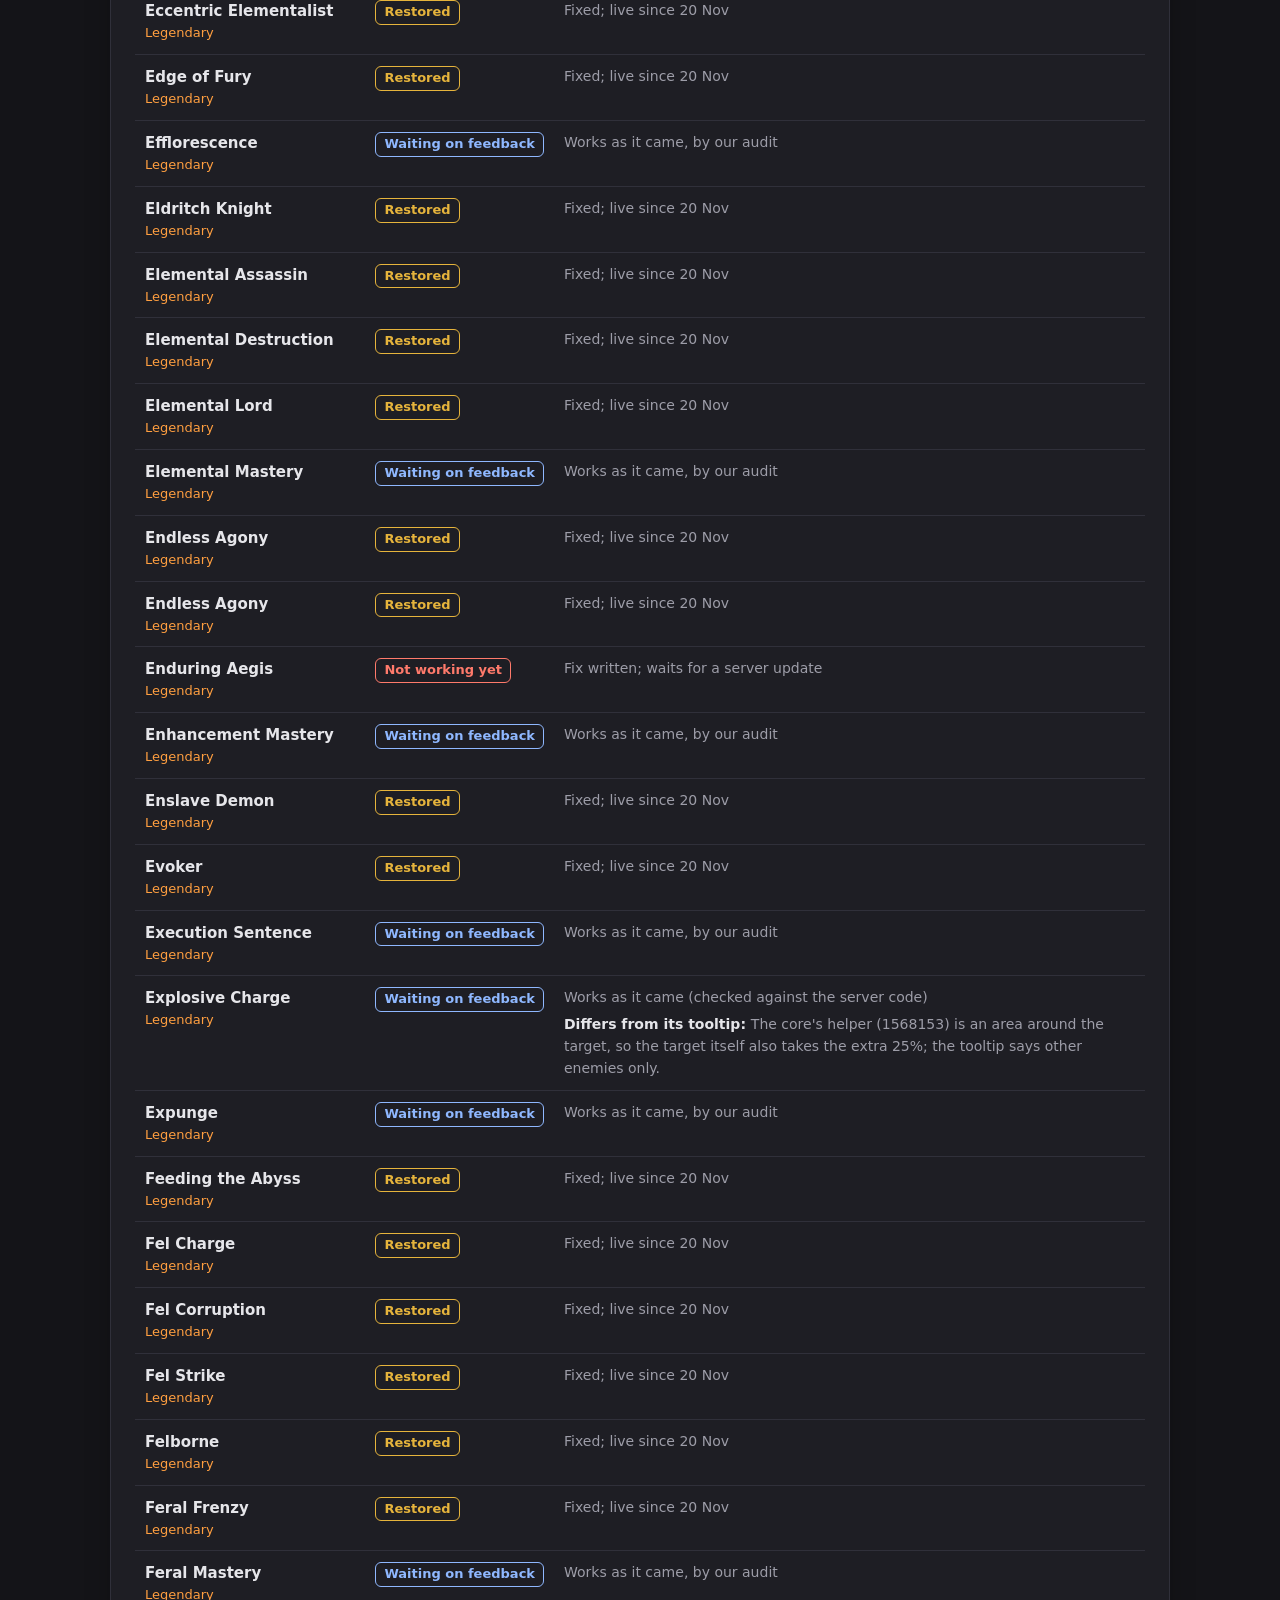
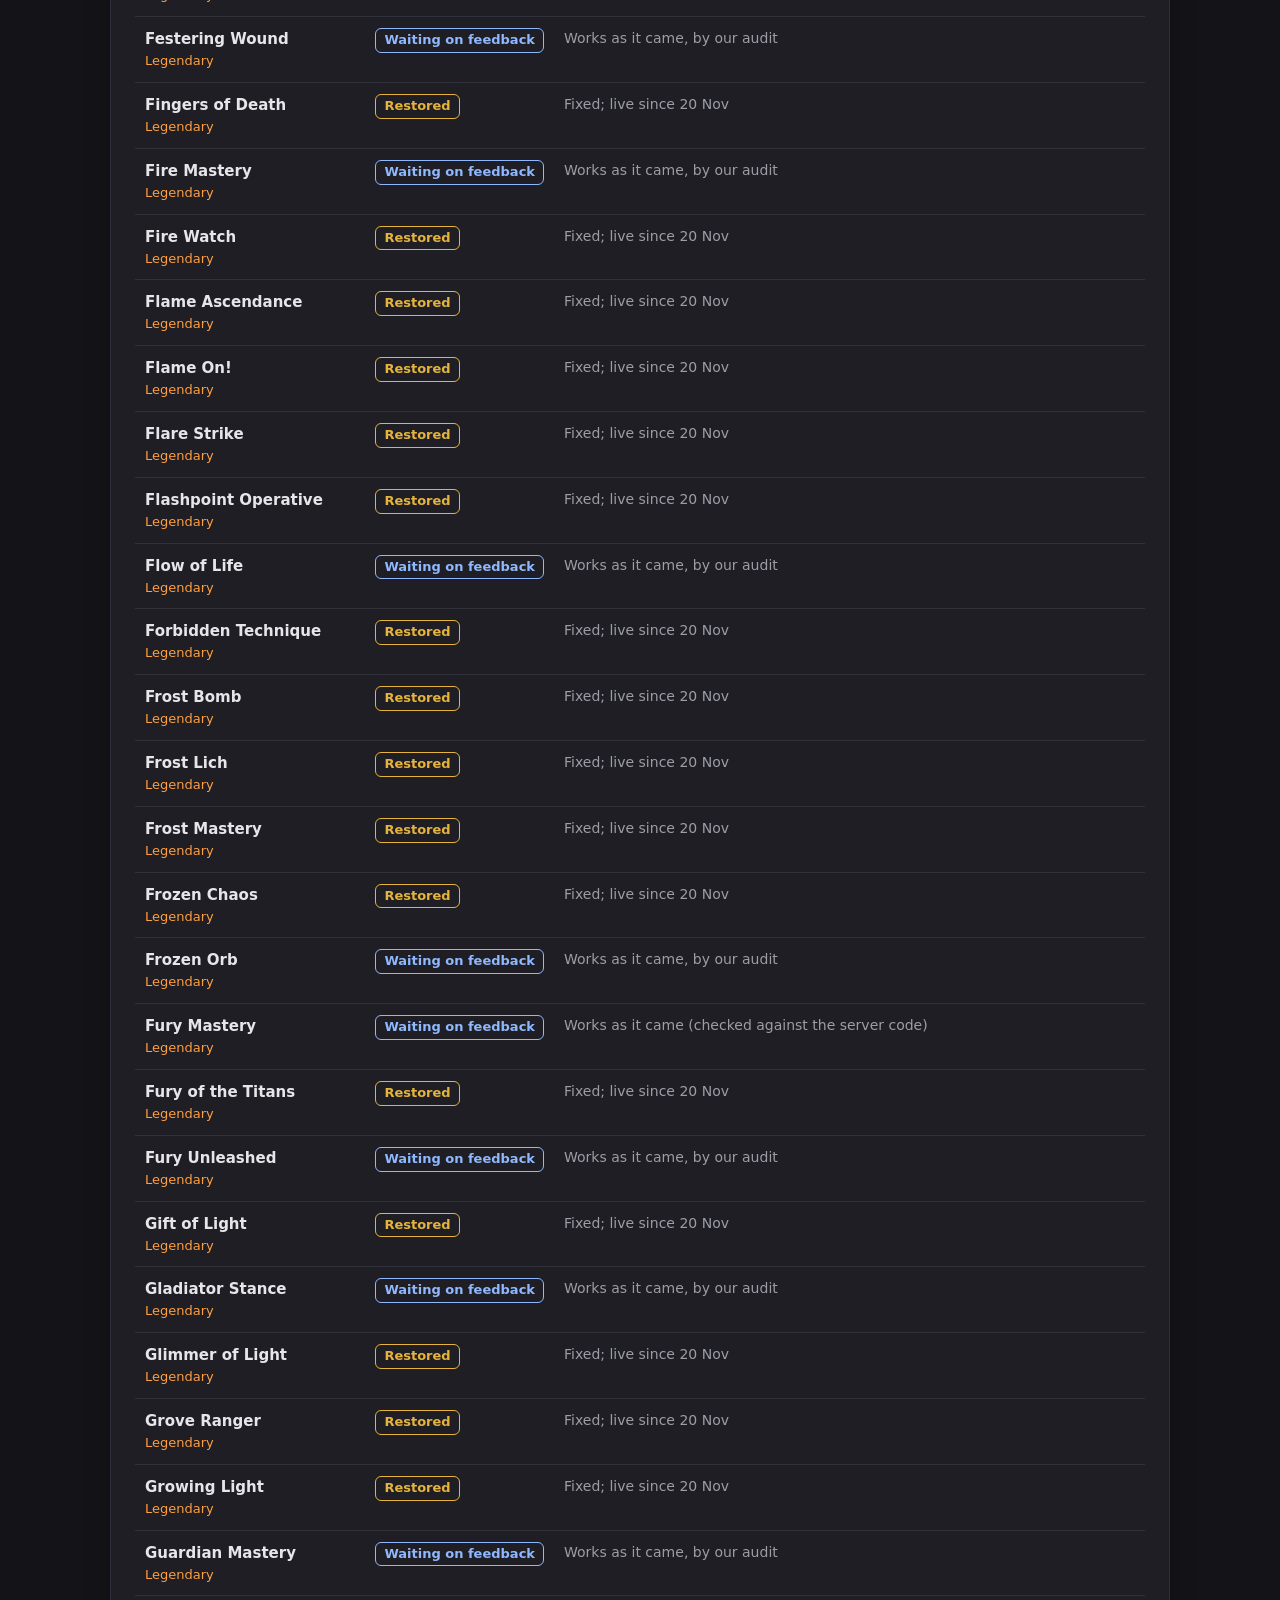
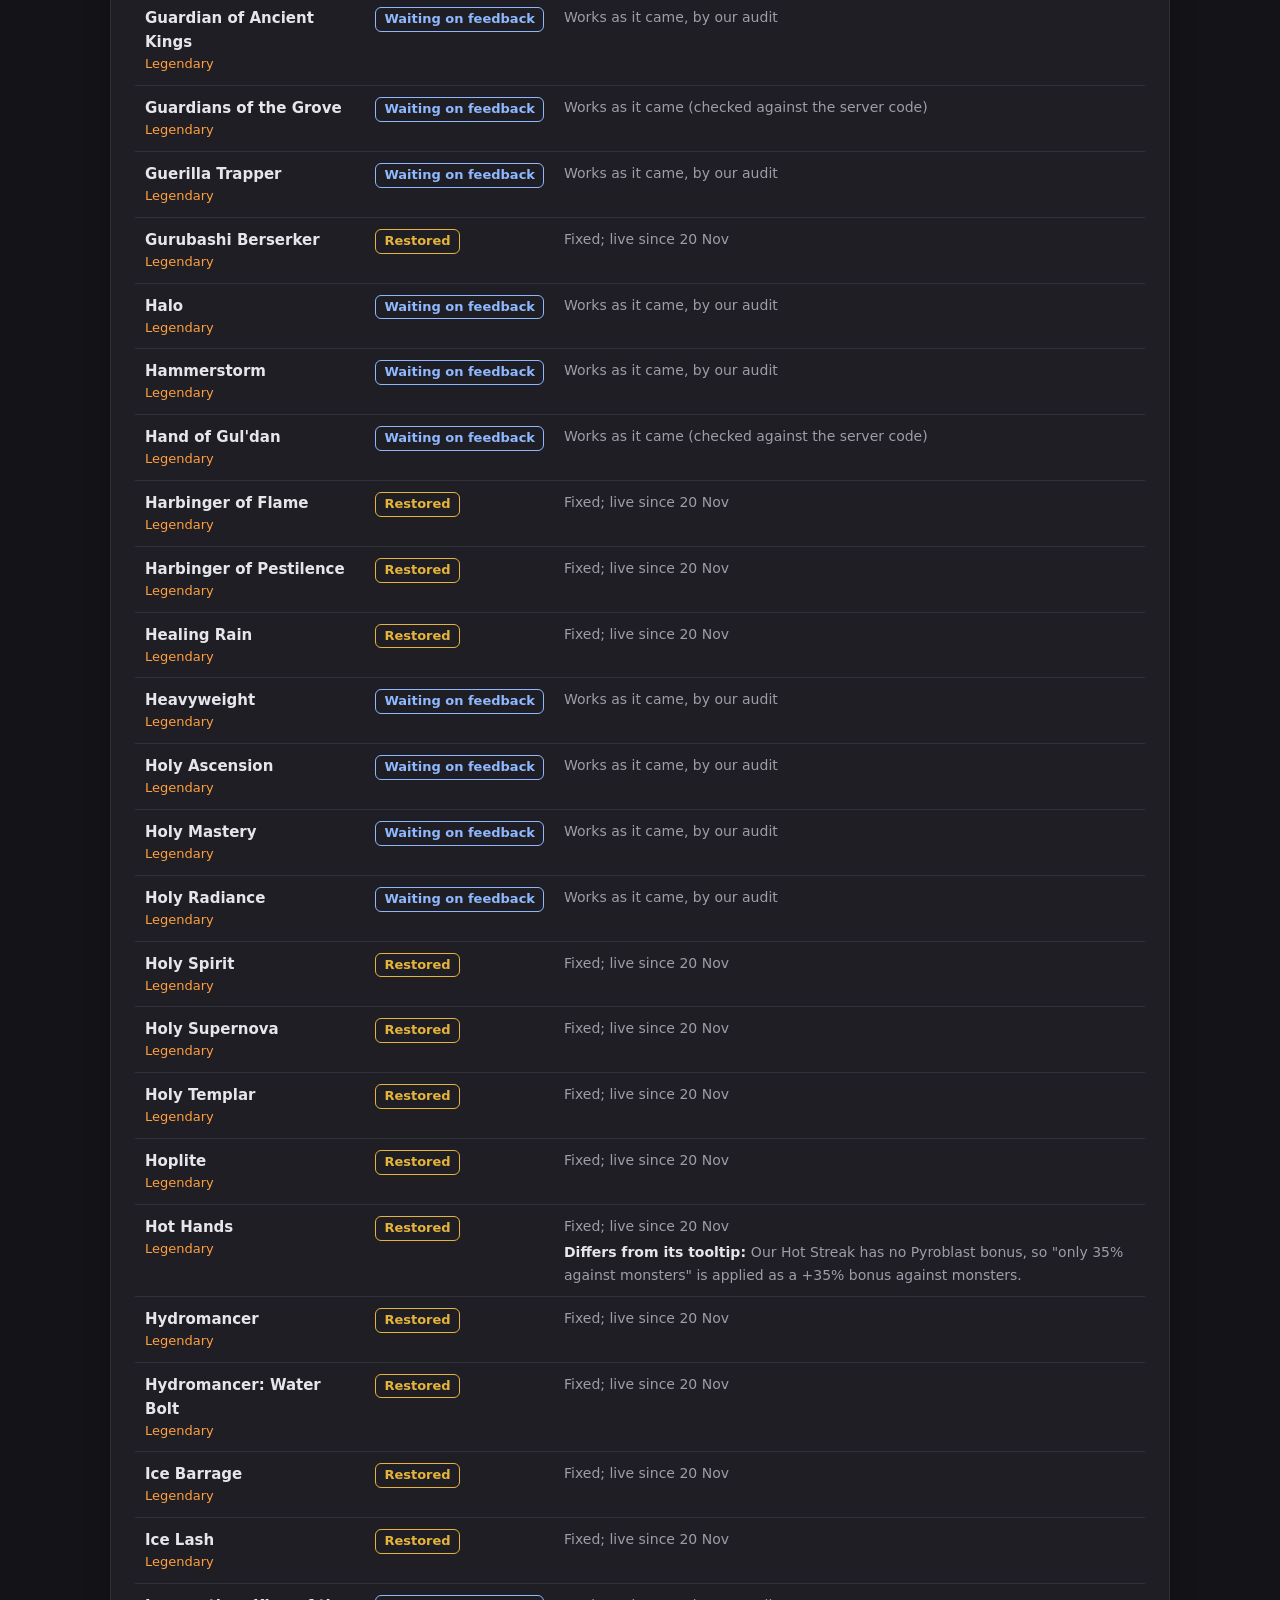
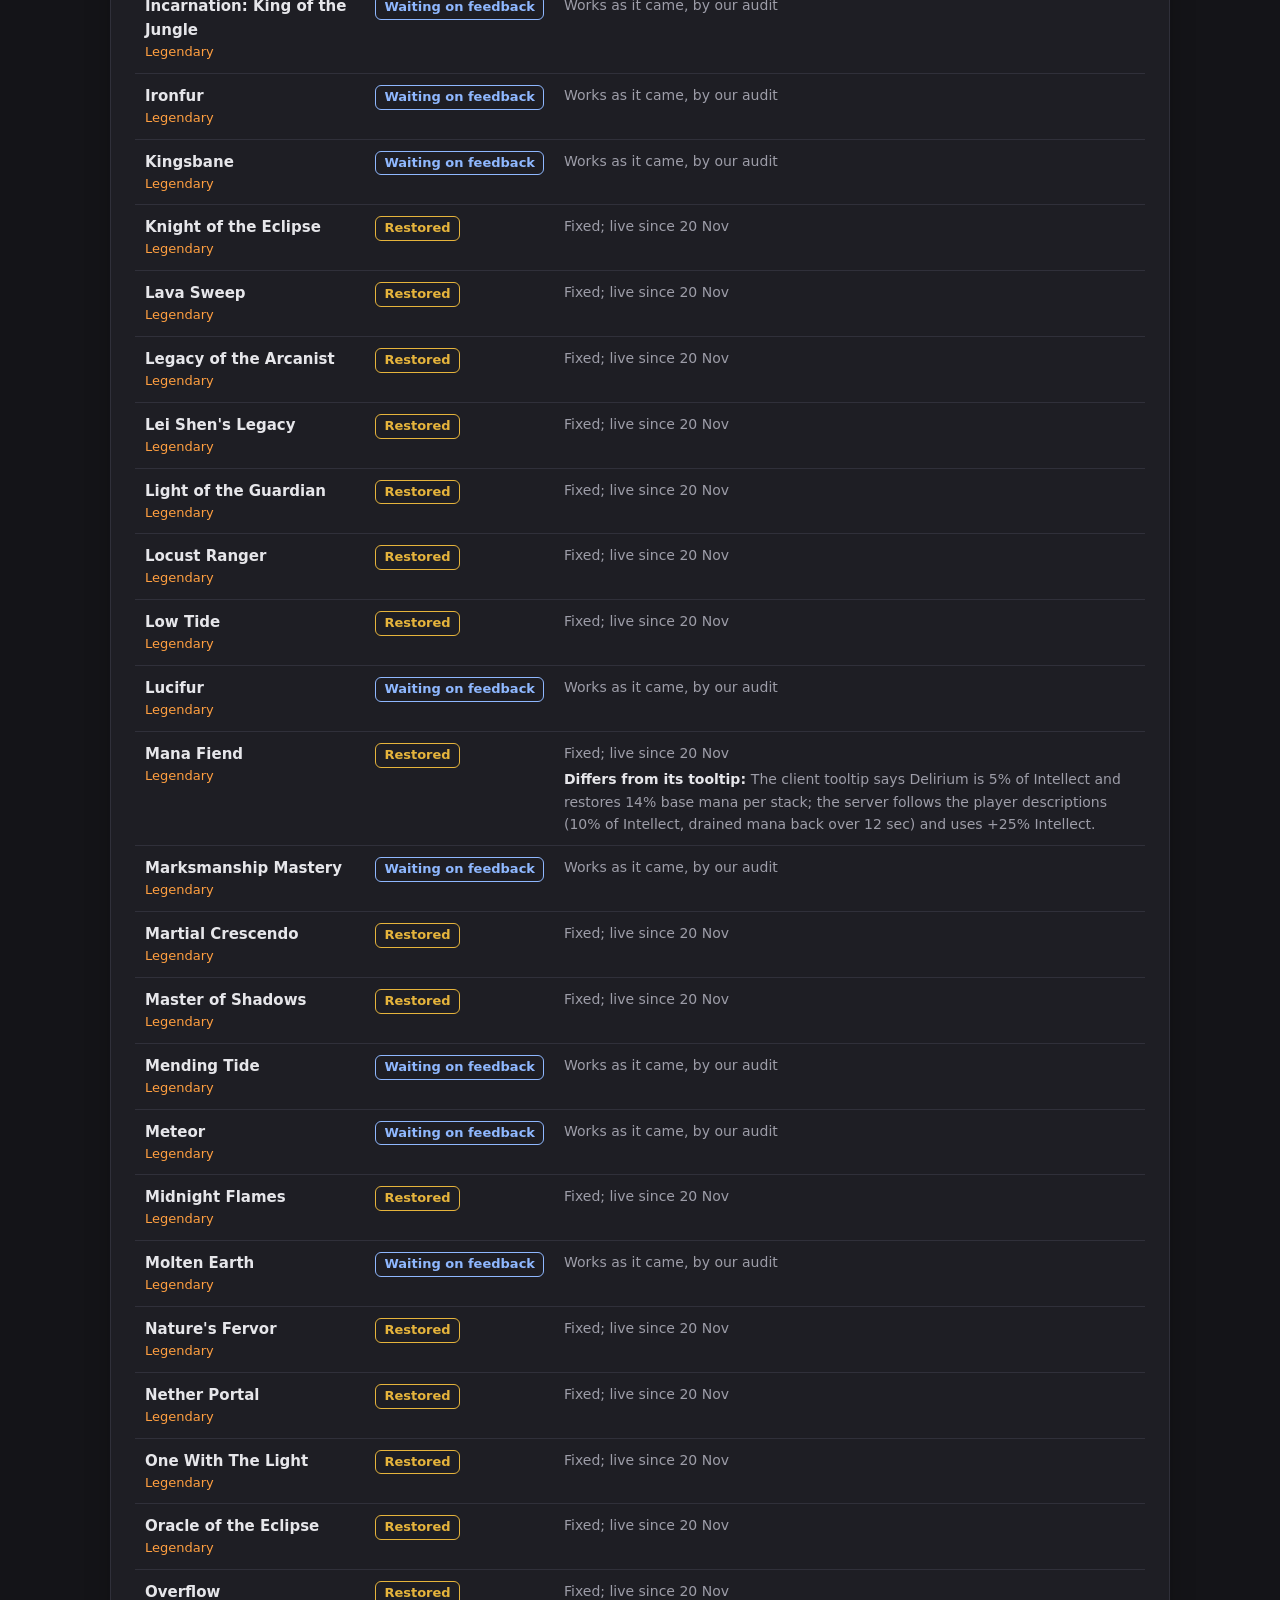
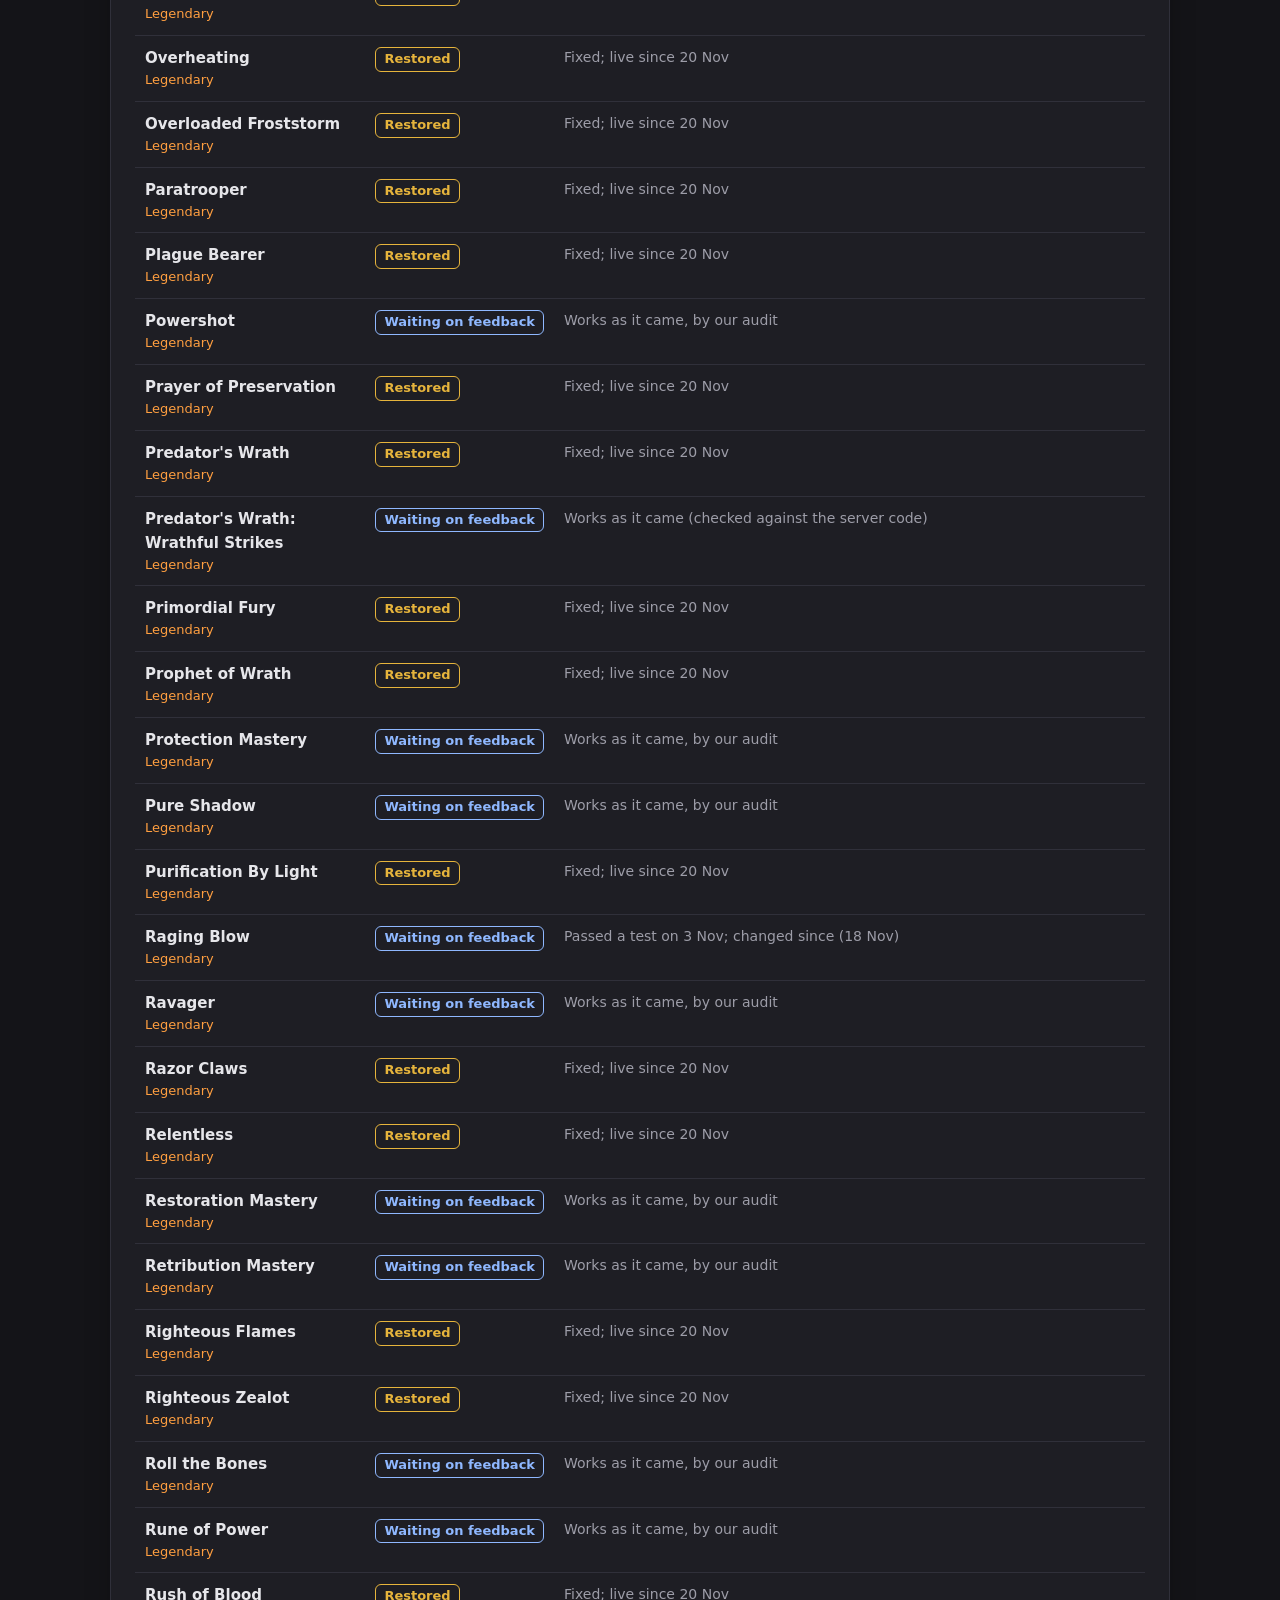
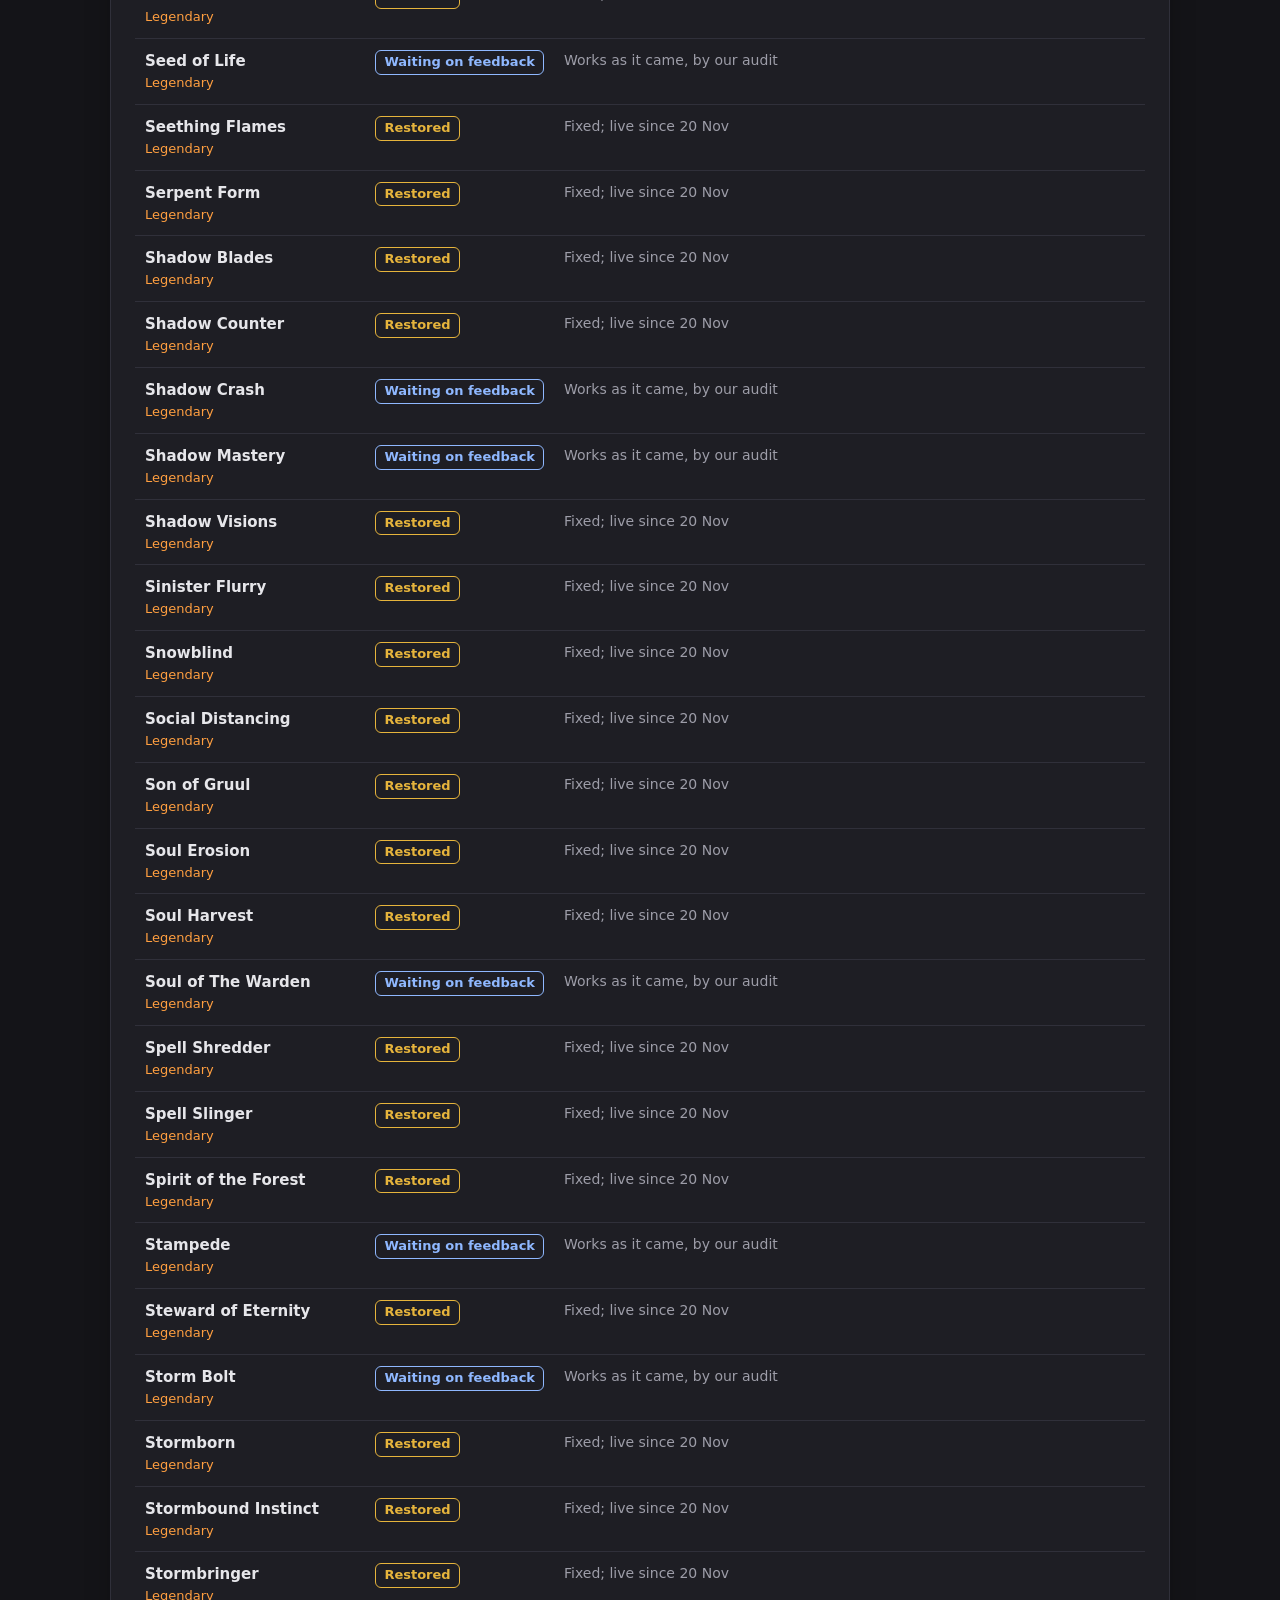
==== commit d31bf8ec: "Merge main into the talent code (keep both checklist sets)" ====
--- a/launcher/site/enchants.html
+++ b/launcher/site/enchants.html
@@ -22,8 +22,6 @@
        font-weight: 600; padding: 0 10px 8px; border-bottom: 1px solid var(--line); }
   td { padding: 10px; border-bottom: 1px solid var(--line); vertical-align: top; }
   td.name { font-weight: 700; }
-  td.name .enchant { display: flex; gap: 10px; align-items: center; }
-  td.name .enchant:focus-visible { outline-offset: 4px; }
   td.name .quality { display: block; font-weight: 400; font-size: 13px; }
   .legendary { color: #ff9f40; }
   .epic { color: #c9a0ff; }
@@ -52,15 +50,14 @@
     <p class="eyebrow">Mystic Enchants</p>
     <h1>Enchant status</h1>
     <p class="lede">Many Legendary and Epic Mystic Enchants needed fixing on Wildcard. This table shows where each one
-    stands, so you can plan a build around enchants that work. Hover over an enchant, or tap it, to see what it does.</p>
-    <p class="note" id="caps"></p>
+    stands, so you can plan a build around enchants that work. Hover or open an enchant in game for what it does.</p>
   </header>
   <div class="stack">
     <section class="panel">
       <div class="tabs" id="quality" role="group" aria-label="Quality"></div>
       <div class="tabs" id="status" role="group" aria-label="Status"></div>
       <div class="tools">
-        <input type="search" id="search" placeholder="Search an enchant or what it does" aria-label="Search">
+        <input type="search" id="search" placeholder="Search an enchant" aria-label="Search">
       </div>
       <div class="scroll">
         <table>
@@ -93,7 +90,6 @@
 const LABELS = { confirmed: "Confirmed working", restored: "Restored", feedback: "Waiting on feedback", broken: "Not working yet" };
 const QUALITIES = ["All", "Legendary", "Epic"];
 let data = null;
-let tips = {};
 let quality = "All";
 let status = "all";
 
@@ -135,18 +131,11 @@
   body.textContent = "";
   const words = $("search").value.trim().toLowerCase().split(/\s+/).filter(Boolean);
   const list = data.enchants.filter((e) => inQuality(e) && (status === "all" || e.status === status) &&
-    words.every((w) => e.name.toLowerCase().includes(w) || (tips[e.spell] && tips[e.spell].search.includes(w))));
+    words.every((w) => e.name.toLowerCase().includes(w)));
   for (const e of list.slice(0, 600)) {
     const row = el("tr");
-    const name = el("td", { class: "name" });
-    const tip = tips[e.spell];
-    const label = el("div", {}, e.name);
-    label.append(el("span", { class: "quality " + e.quality.toLowerCase() }, e.quality));
-    const enchant = el("div", { class: "enchant" });
-    enchant.append(Wildcard.icon(tip ? tip.icon : "", 36), label);
-    if (tip) Wildcard.attachTip(enchant, () => Wildcard.tipCard(tip, {
-      quality: e.quality.toLowerCase(), qualityLabel: e.quality + " Mystic Enchant", limit: tip.limit }));
-    name.append(enchant);
+    const name = el("td", { class: "name" }, e.name);
+    name.append(el("span", { class: "quality " + e.quality.toLowerCase() }, e.quality));
     const badge = el("td");
     badge.append(el("span", { class: "badge " + e.status }, LABELS[e.status]));
     const notes = el("td", { class: "note" }, e.note);
@@ -179,23 +168,6 @@
   }
   showTabs();
   showRows();
-  // Tooltips and icons come from a second file made on the server each night; the table works without it.
-  try {
-    const t = await Wildcard.tooltips("enchant-tooltips.json");
-    tips = t.tooltips || {};
-    for (const tip of Object.values(tips)) tip.search = textOf(tip).toLowerCase();
-    if (t.caps) $("caps").textContent = "A Wildcard character can slot " + t.caps.Legendary + " Legendary and up to " +
-      t.caps.Epic + " Epic enchants. Numbers in the tooltips are for a level " + t.level + " character; " +
-      "where they grow with a stat, the tooltip says which.";
-    showRows();
-  } catch (error) { /* no tooltips: names and statuses only */ }
-}
-
-function textOf(tip) {
-  const parts = [tip.name, ...(tip.req || [])];
-  for (const line of tip.lines || []) for (const [text] of line) parts.push(text);
-  for (const sub of tip.subs || []) parts.push(textOf(sub));
-  return parts.join(" ");
 }
 
 $("search").addEventListener("input", showRows);
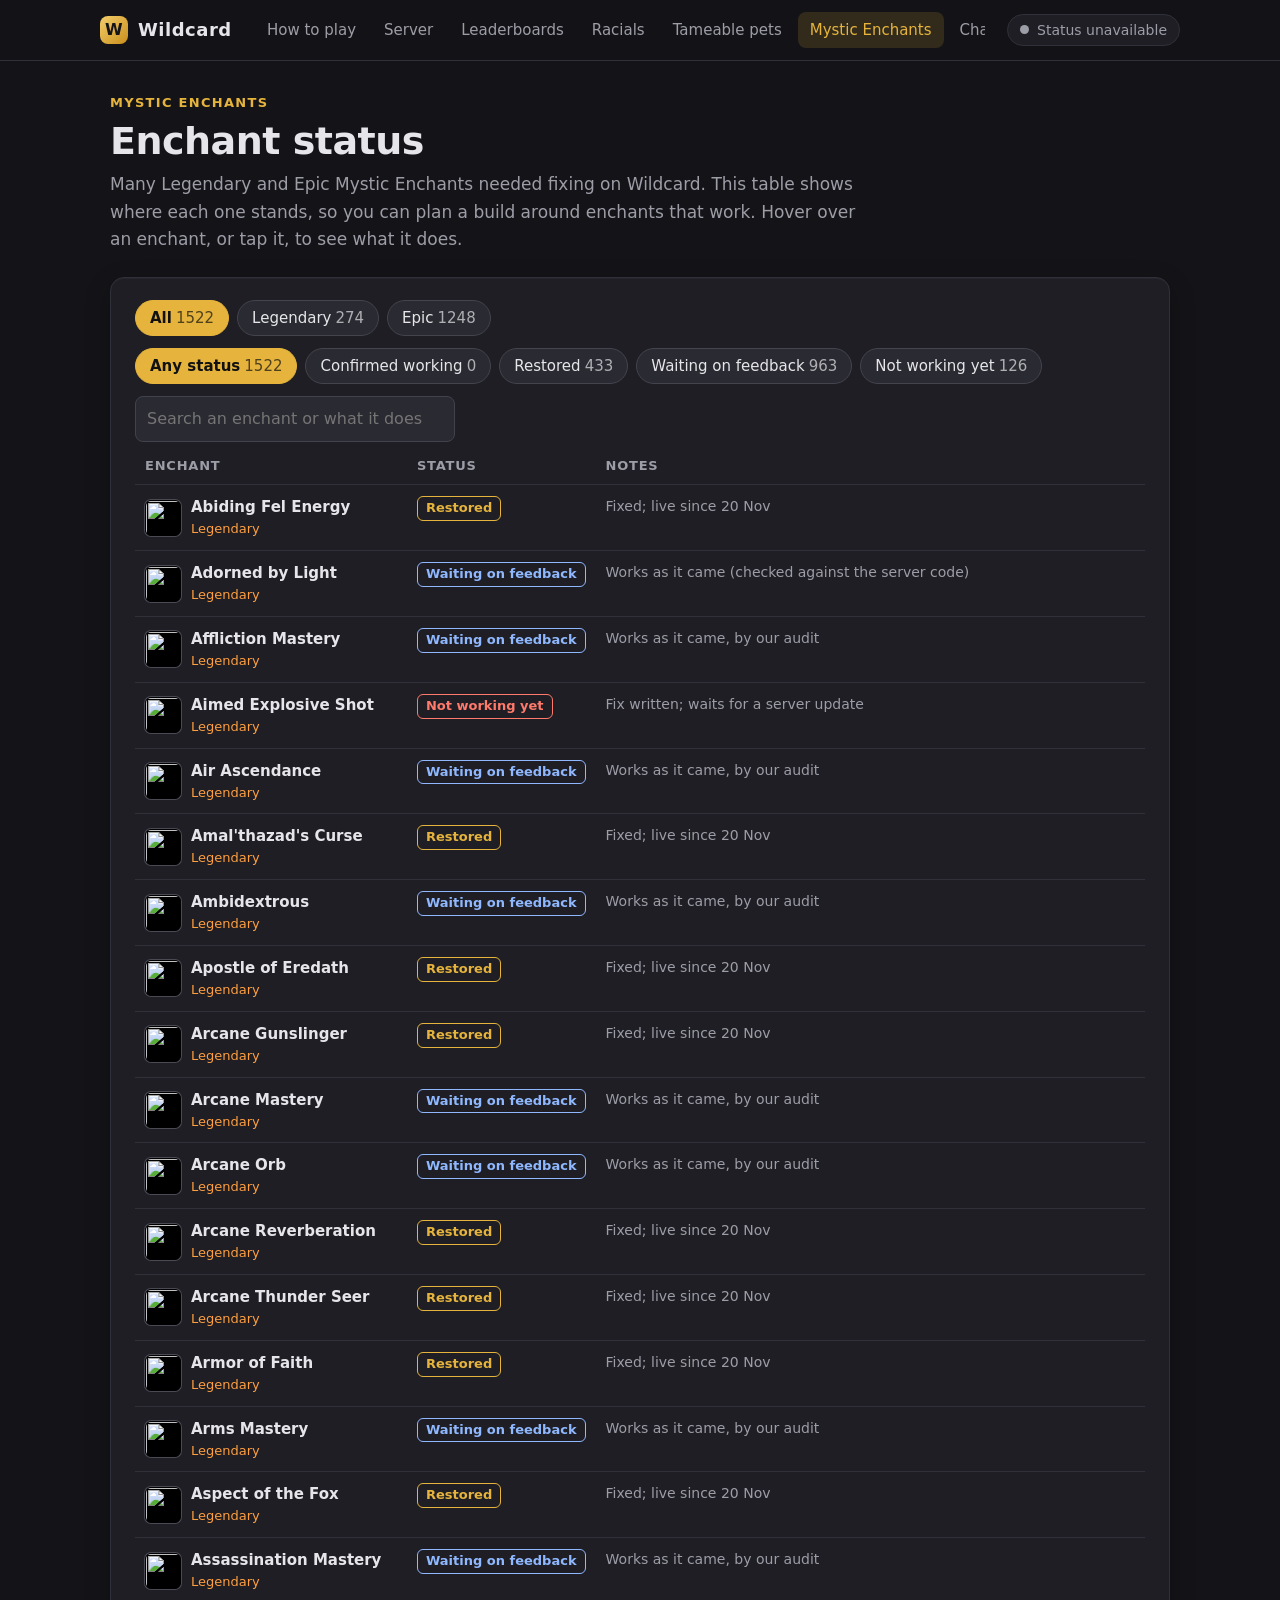
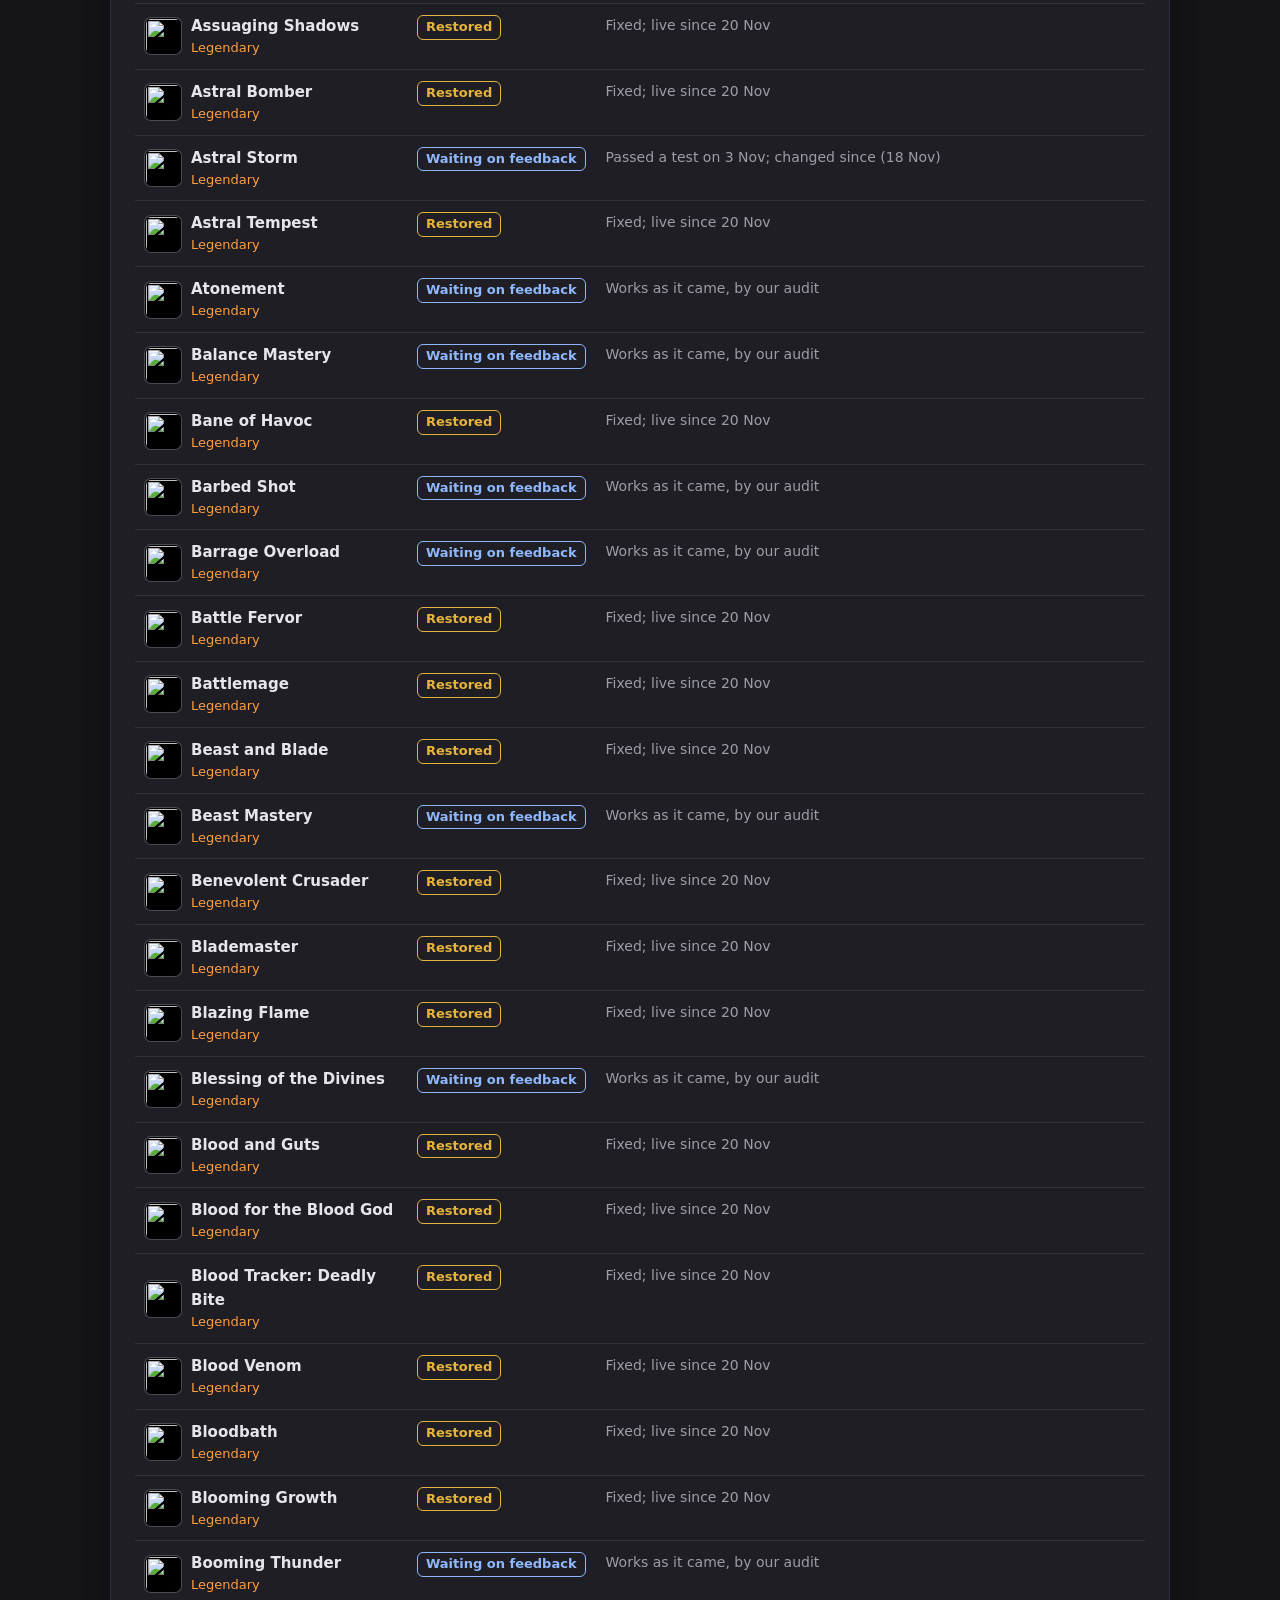
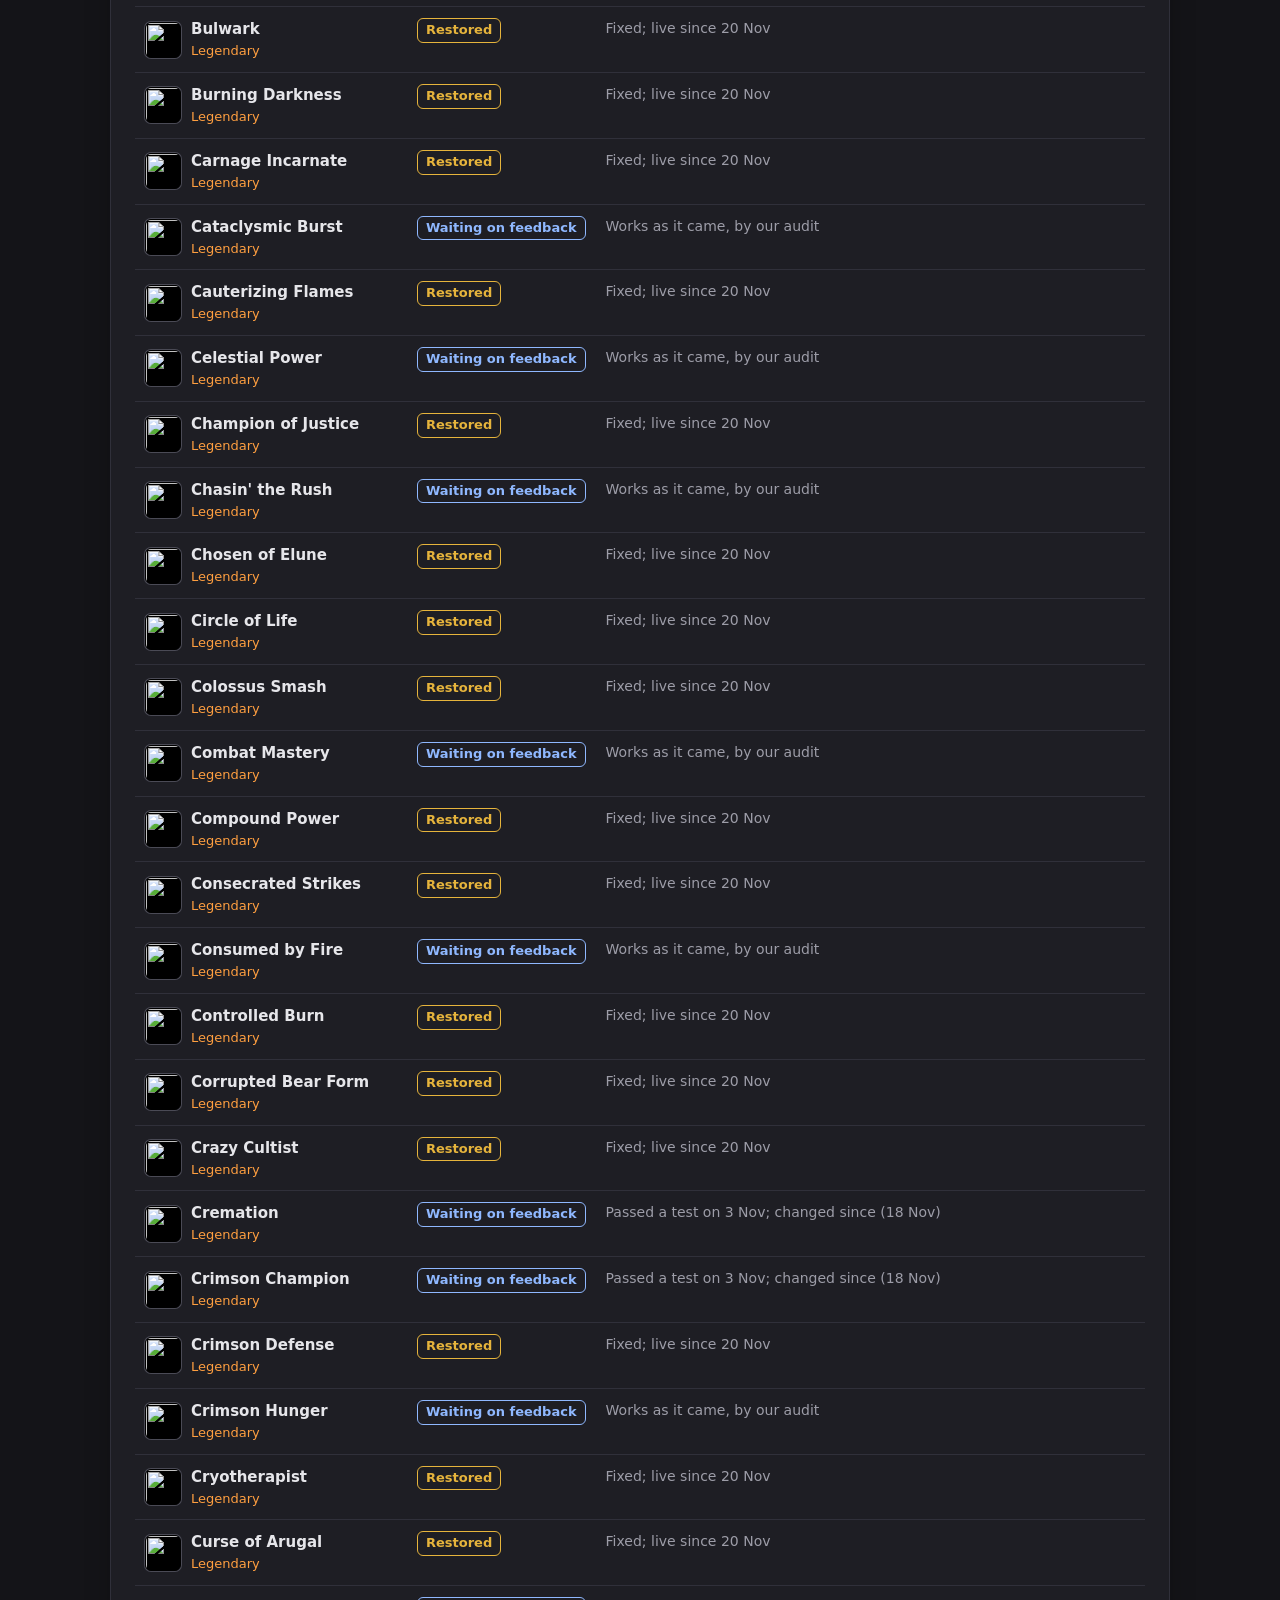
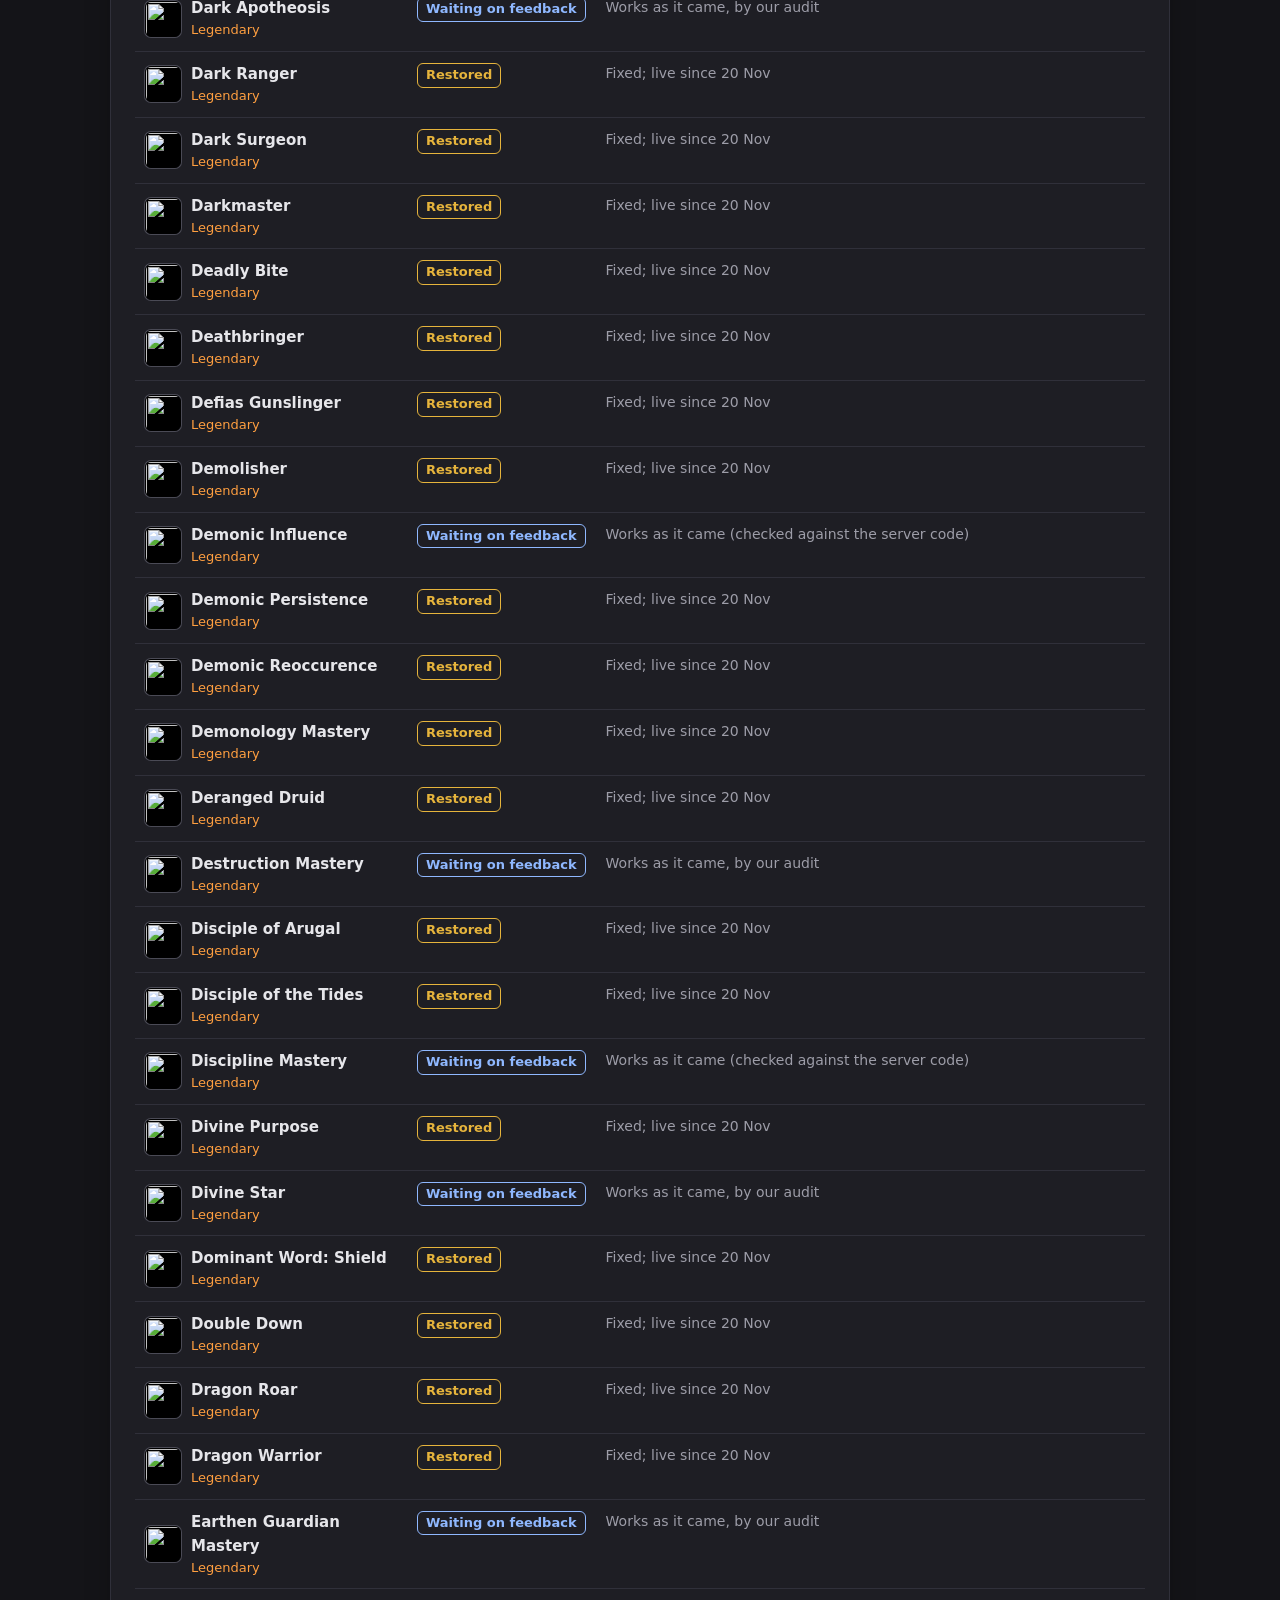
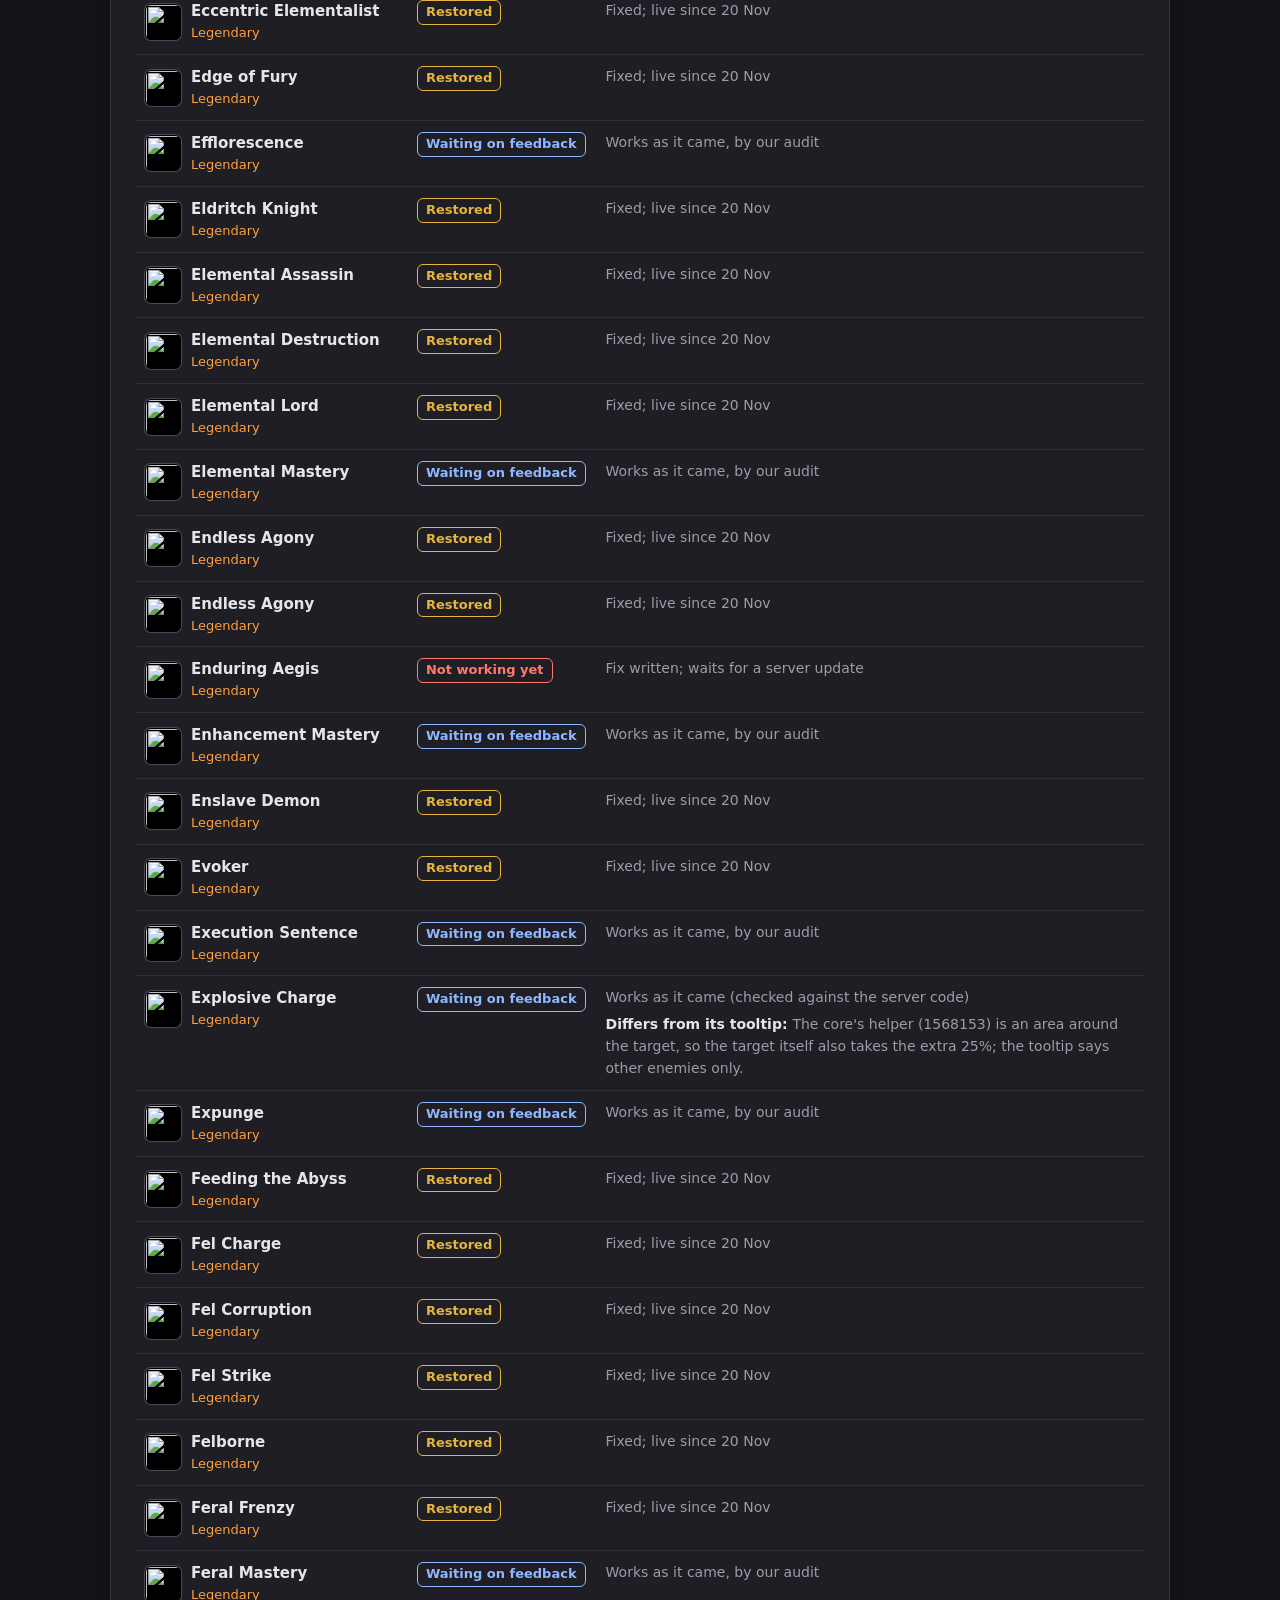
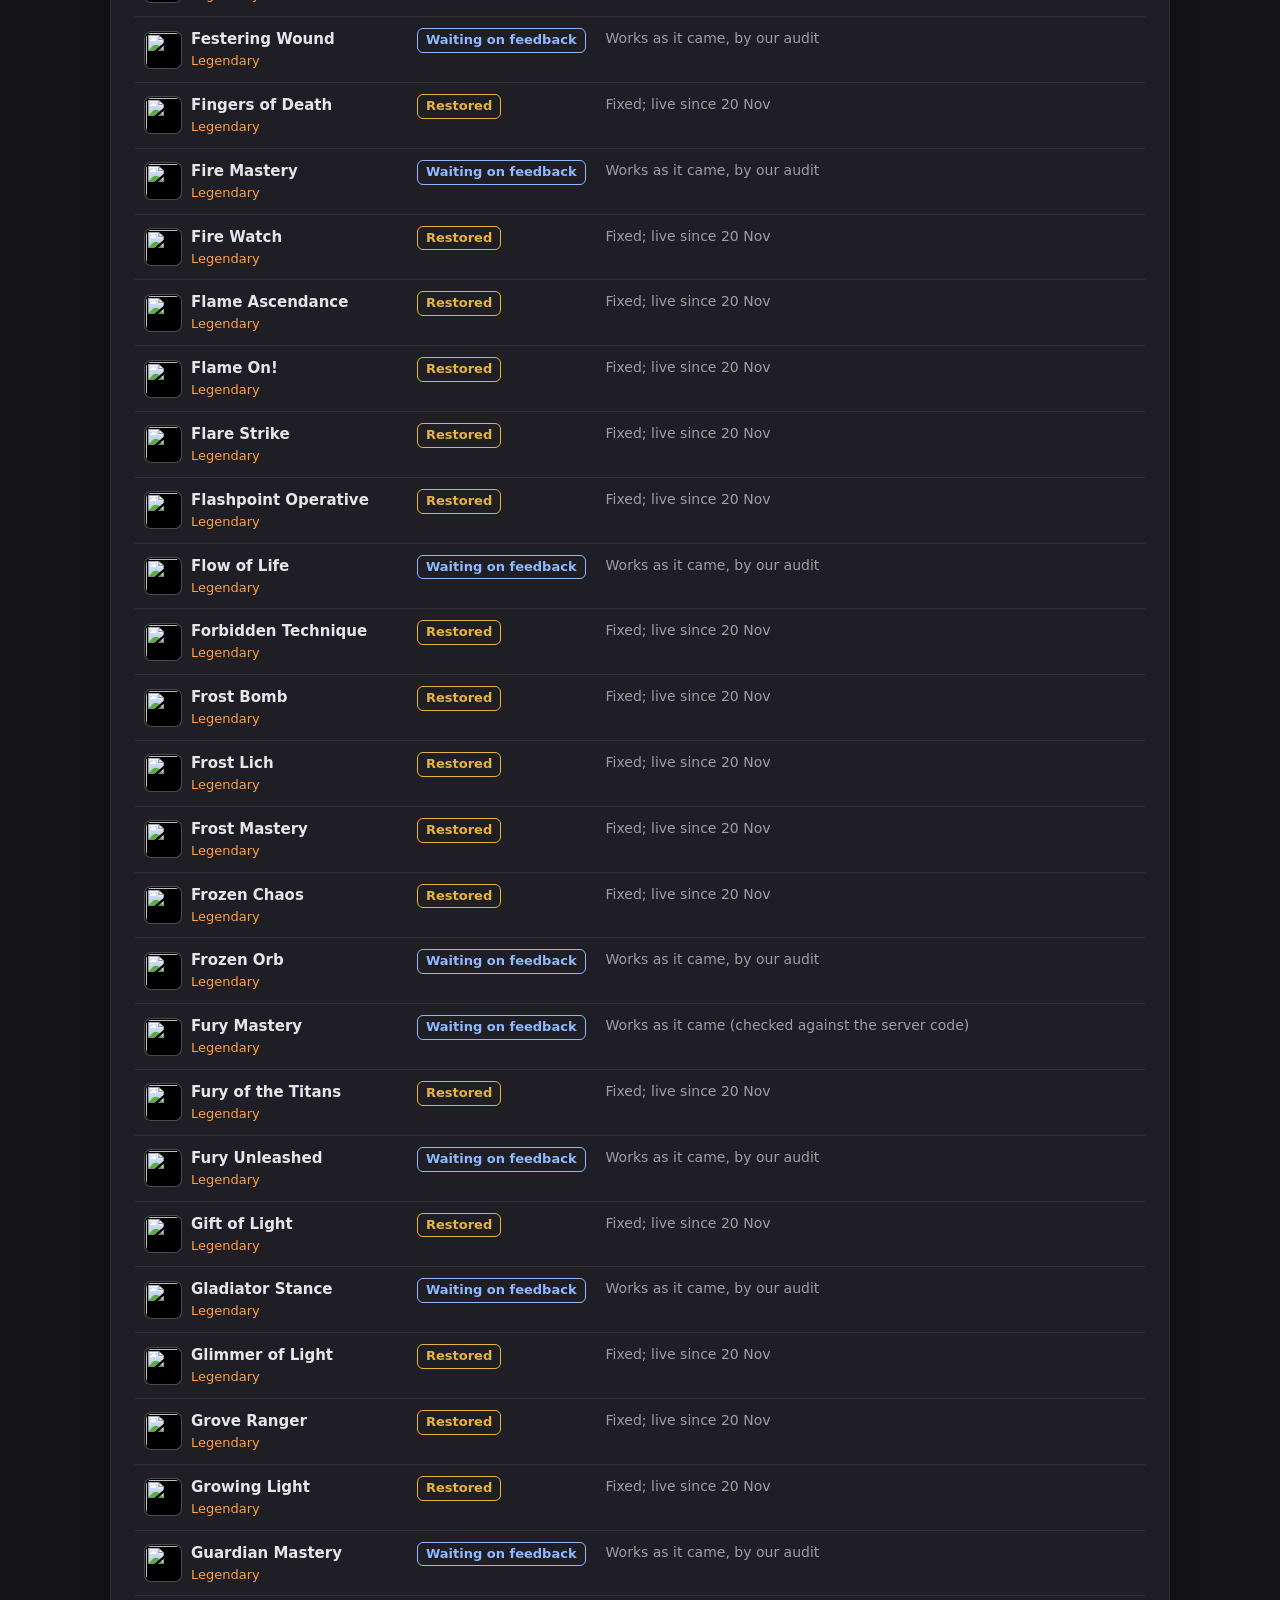
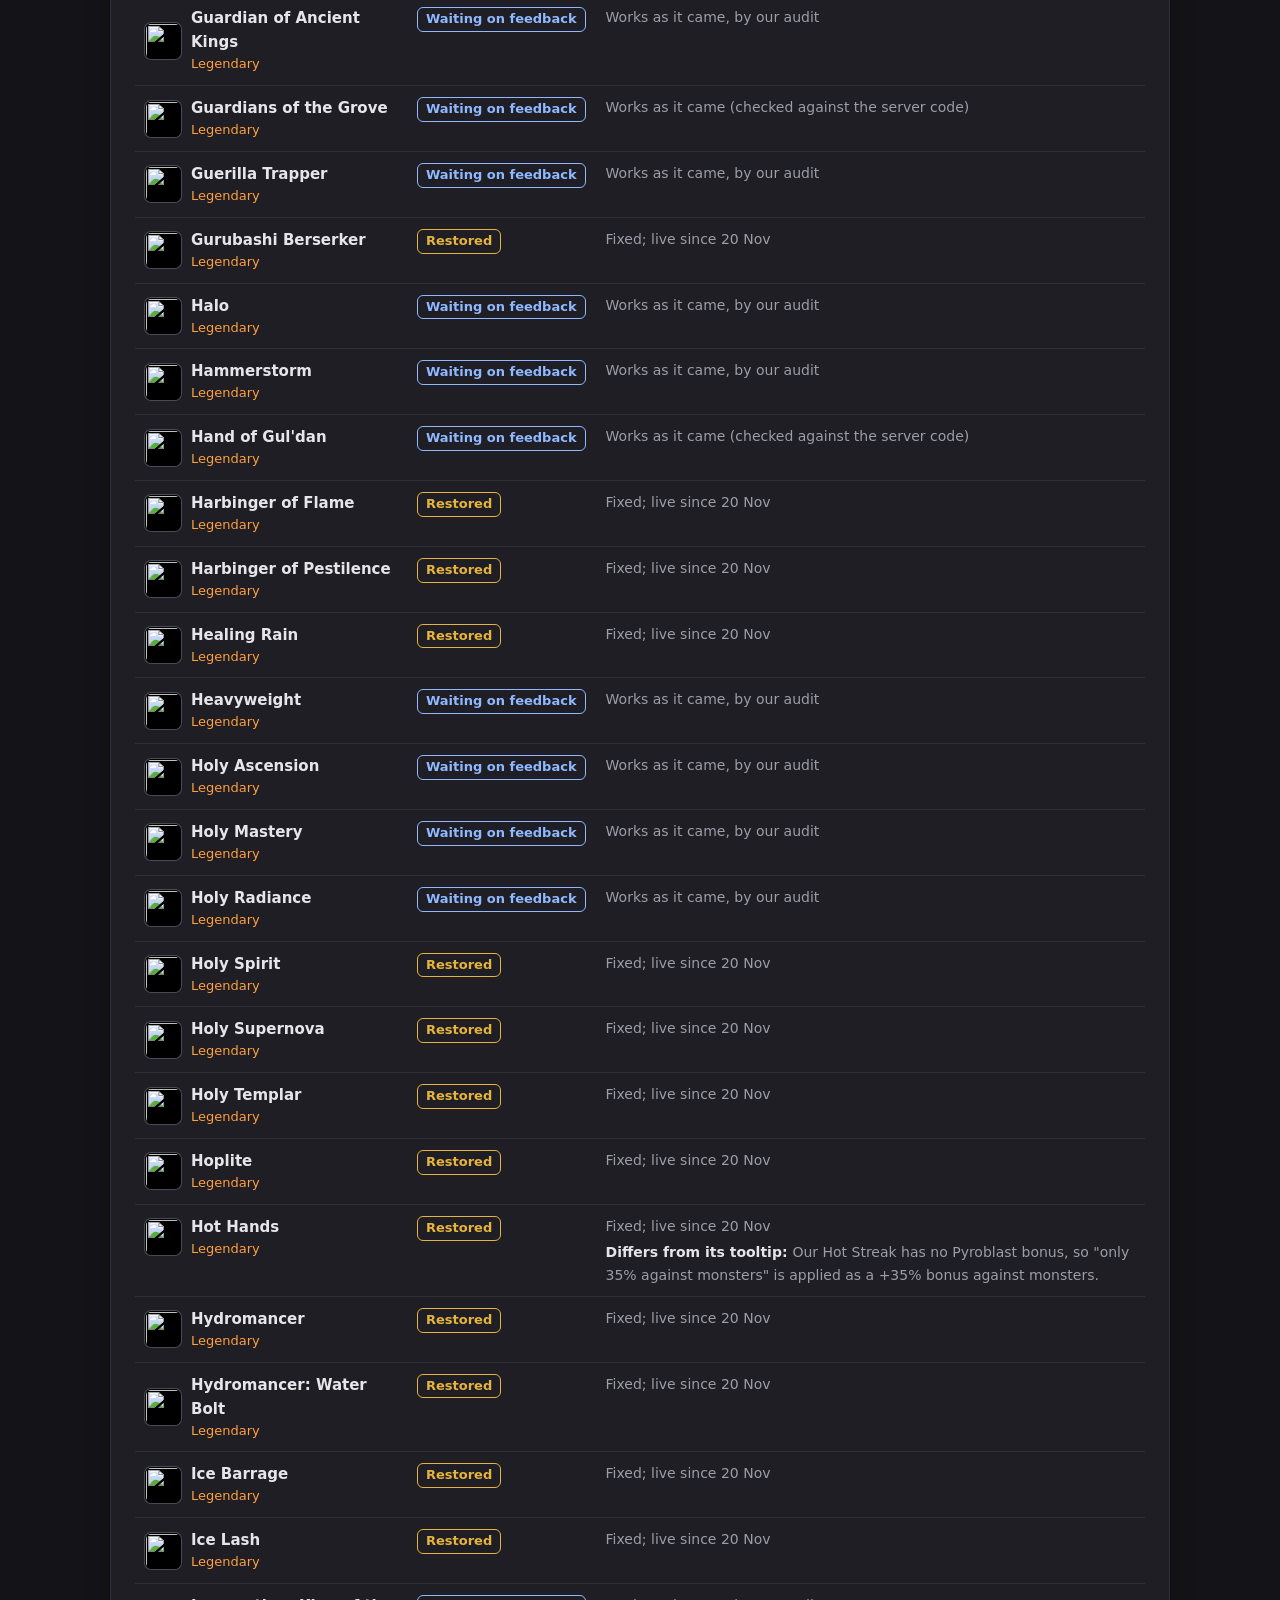
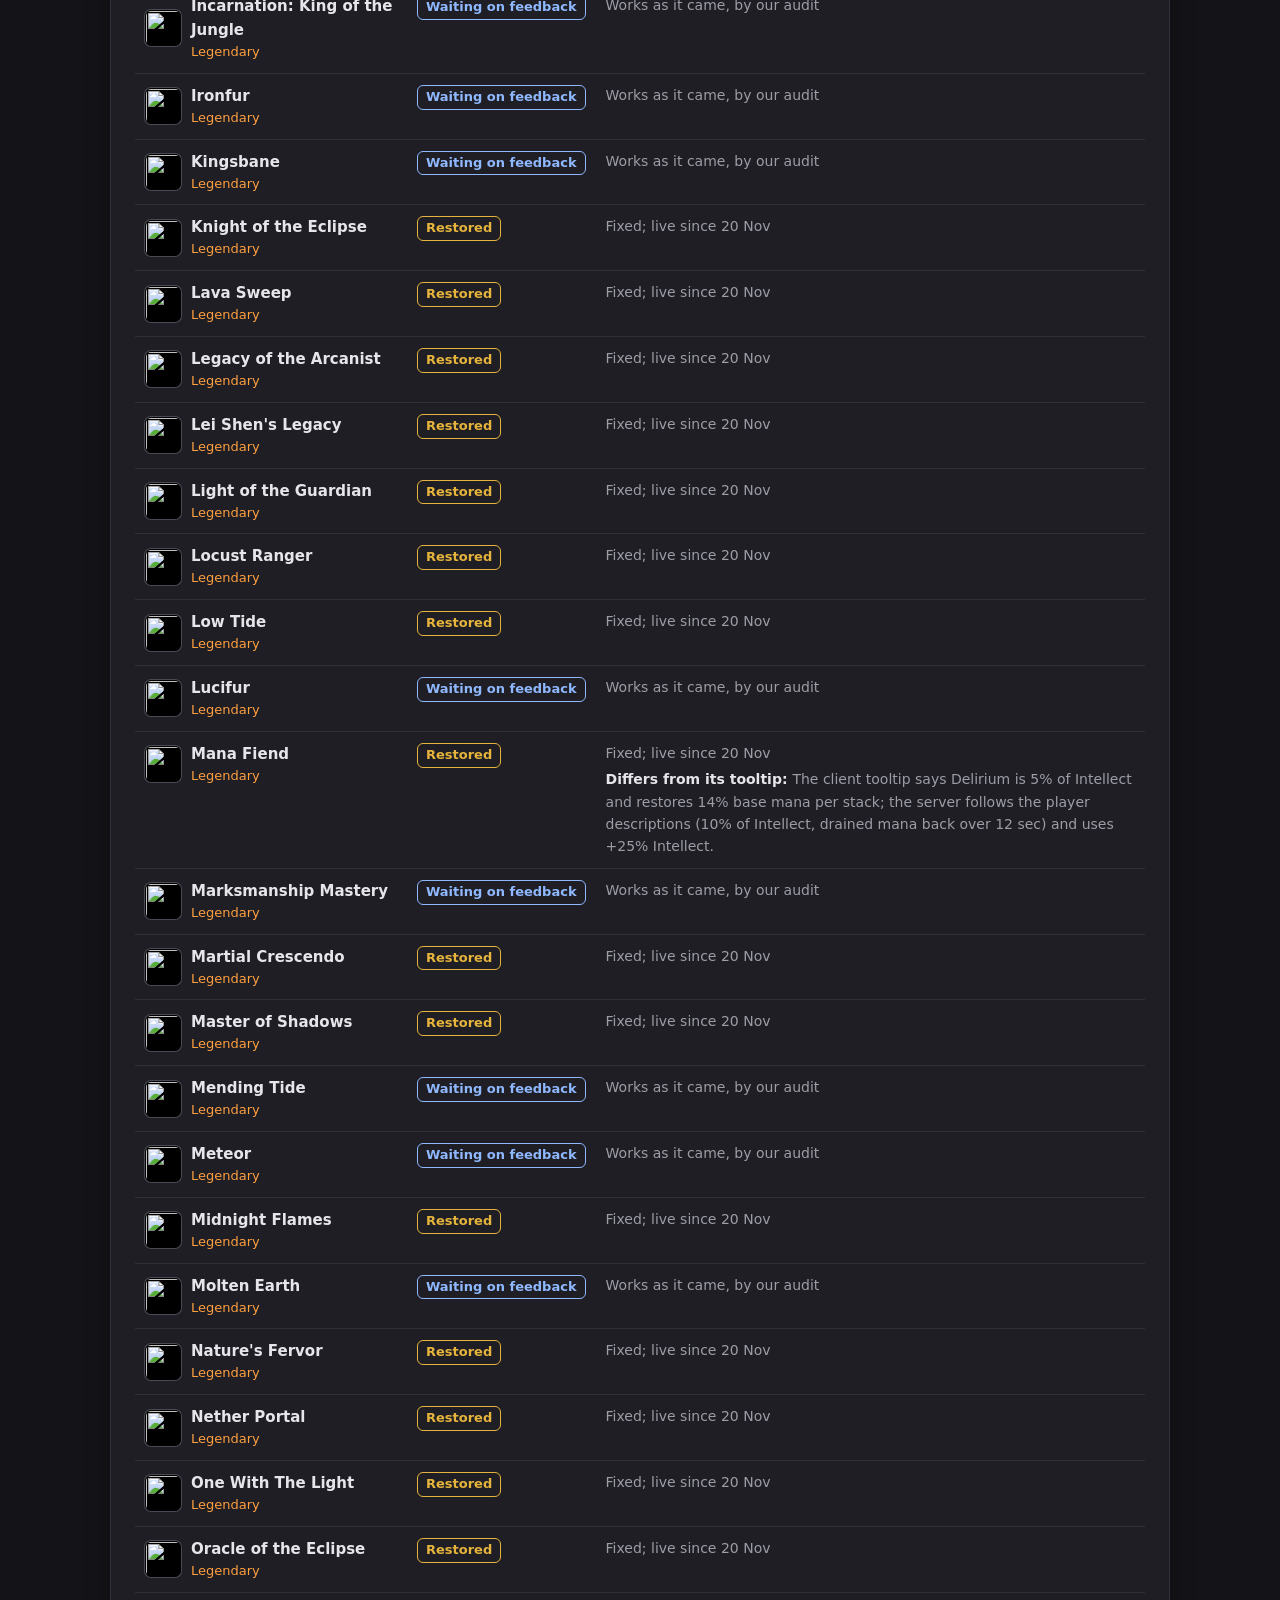
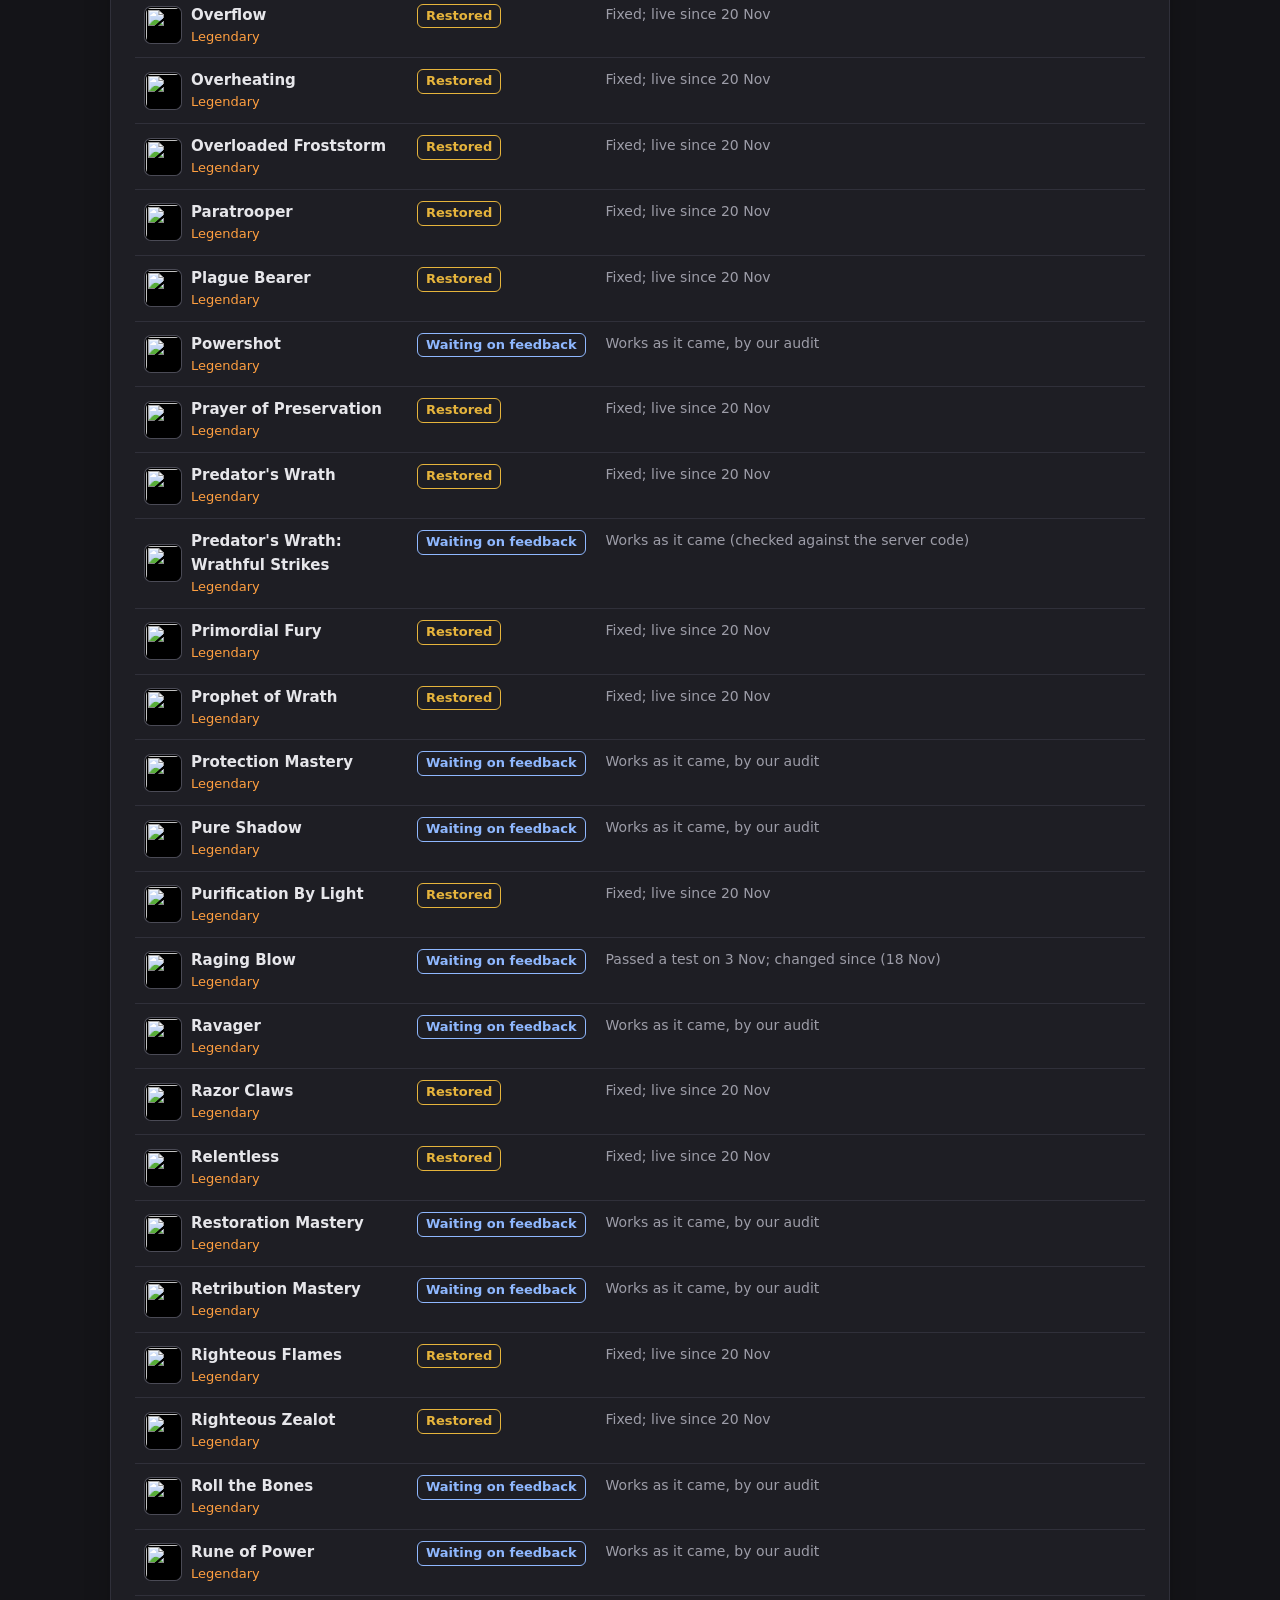
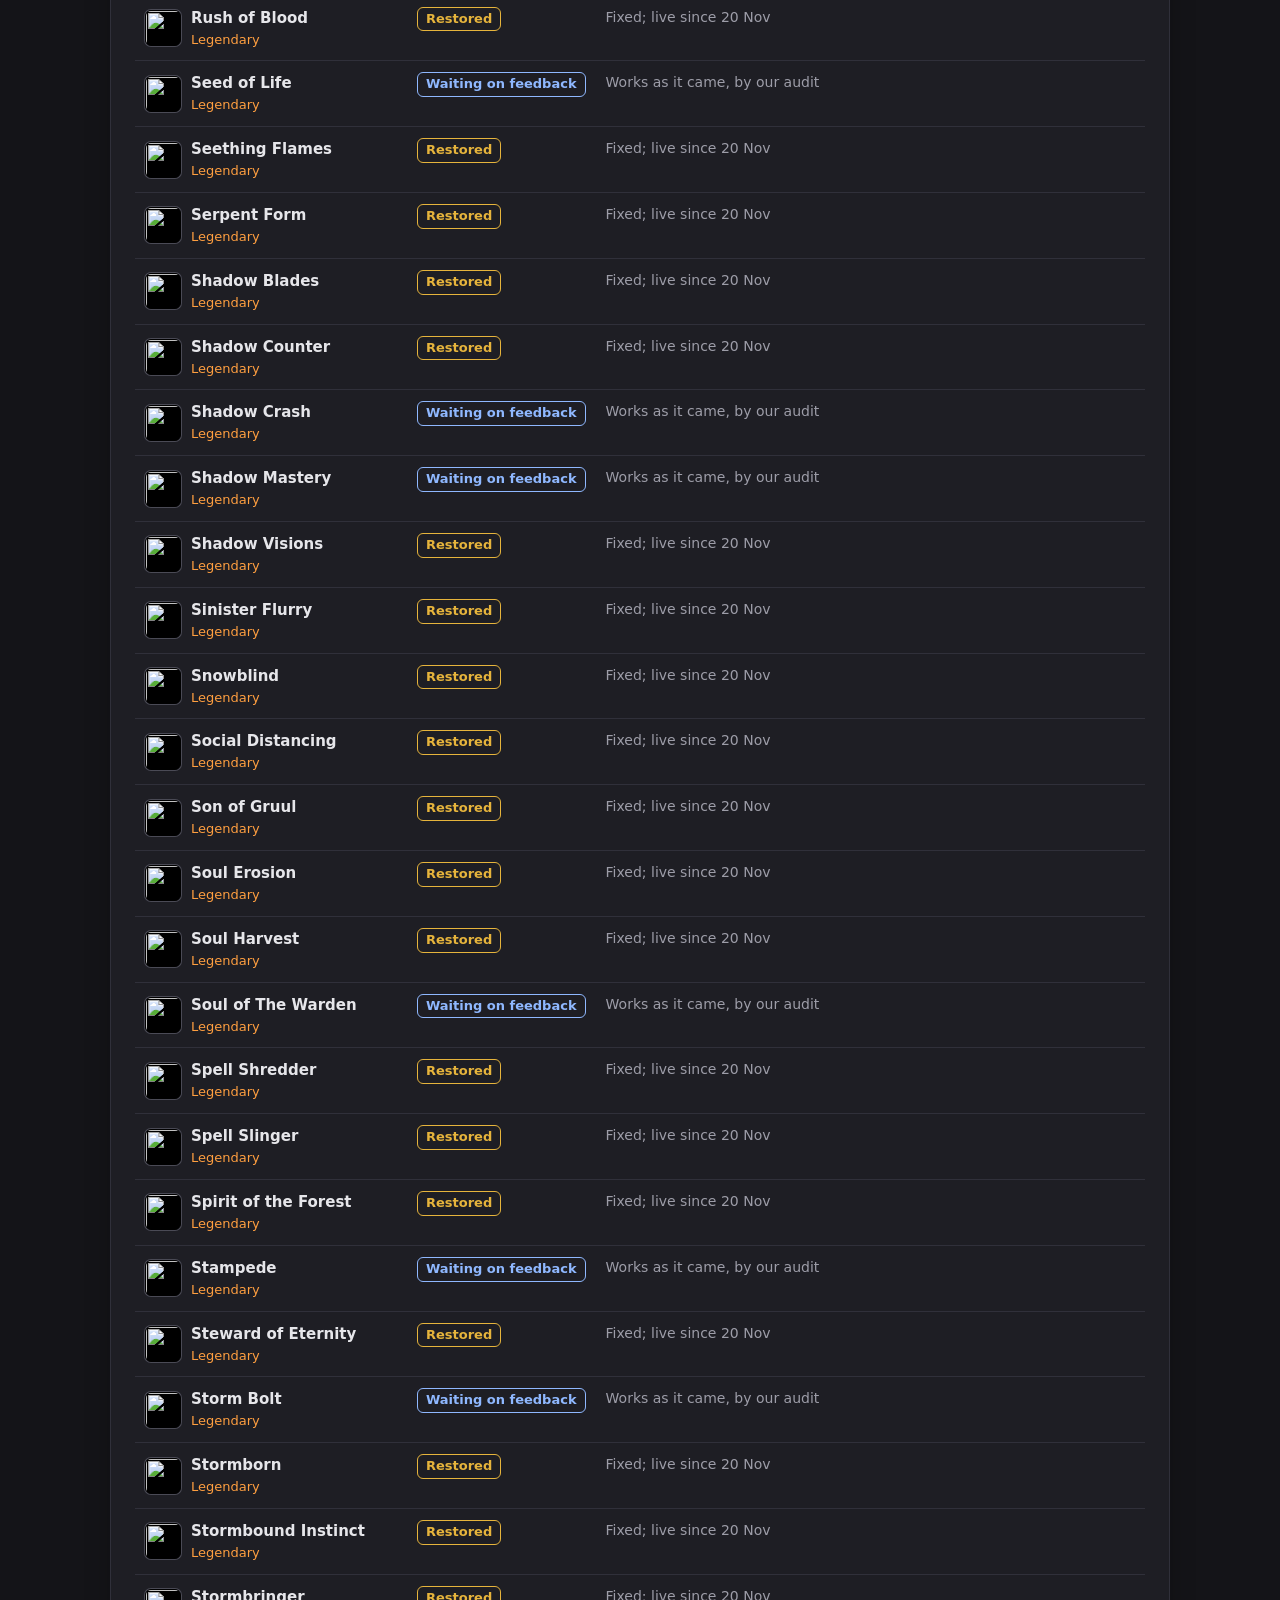
==== commit 6312b472: "Merge pull request #309 from JaTynan/site-tooltips Website: Racials page, and tooltips with icons fo" ====
--- a/launcher/site/enchants.html
+++ b/launcher/site/enchants.html
@@ -22,6 +22,8 @@
        font-weight: 600; padding: 0 10px 8px; border-bottom: 1px solid var(--line); }
   td { padding: 10px; border-bottom: 1px solid var(--line); vertical-align: top; }
   td.name { font-weight: 700; }
+  td.name .enchant { display: flex; gap: 10px; align-items: center; }
+  td.name .enchant:focus-visible { outline-offset: 4px; }
   td.name .quality { display: block; font-weight: 400; font-size: 13px; }
   .legendary { color: #ff9f40; }
   .epic { color: #c9a0ff; }
@@ -50,14 +52,15 @@
     <p class="eyebrow">Mystic Enchants</p>
     <h1>Enchant status</h1>
     <p class="lede">Many Legendary and Epic Mystic Enchants needed fixing on Wildcard. This table shows where each one
-    stands, so you can plan a build around enchants that work. Hover or open an enchant in game for what it does.</p>
+    stands, so you can plan a build around enchants that work. Hover over an enchant, or tap it, to see what it does.</p>
+    <p class="note" id="caps"></p>
   </header>
   <div class="stack">
     <section class="panel">
       <div class="tabs" id="quality" role="group" aria-label="Quality"></div>
       <div class="tabs" id="status" role="group" aria-label="Status"></div>
       <div class="tools">
-        <input type="search" id="search" placeholder="Search an enchant" aria-label="Search">
+        <input type="search" id="search" placeholder="Search an enchant or what it does" aria-label="Search">
       </div>
       <div class="scroll">
         <table>
@@ -90,6 +93,7 @@
 const LABELS = { confirmed: "Confirmed working", restored: "Restored", feedback: "Waiting on feedback", broken: "Not working yet" };
 const QUALITIES = ["All", "Legendary", "Epic"];
 let data = null;
+let tips = {};
 let quality = "All";
 let status = "all";
 
@@ -131,11 +135,18 @@
   body.textContent = "";
   const words = $("search").value.trim().toLowerCase().split(/\s+/).filter(Boolean);
   const list = data.enchants.filter((e) => inQuality(e) && (status === "all" || e.status === status) &&
-    words.every((w) => e.name.toLowerCase().includes(w)));
+    words.every((w) => e.name.toLowerCase().includes(w) || (tips[e.spell] && tips[e.spell].search.includes(w))));
   for (const e of list.slice(0, 600)) {
     const row = el("tr");
-    const name = el("td", { class: "name" }, e.name);
-    name.append(el("span", { class: "quality " + e.quality.toLowerCase() }, e.quality));
+    const name = el("td", { class: "name" });
+    const tip = tips[e.spell];
+    const label = el("div", {}, e.name);
+    label.append(el("span", { class: "quality " + e.quality.toLowerCase() }, e.quality));
+    const enchant = el("div", { class: "enchant" });
+    enchant.append(Wildcard.icon(tip ? tip.icon : "", 36), label);
+    if (tip) Wildcard.attachTip(enchant, () => Wildcard.tipCard(tip, {
+      quality: e.quality.toLowerCase(), qualityLabel: e.quality + " Mystic Enchant", limit: tip.limit }));
+    name.append(enchant);
     const badge = el("td");
     badge.append(el("span", { class: "badge " + e.status }, LABELS[e.status]));
     const notes = el("td", { class: "note" }, e.note);
@@ -168,6 +179,23 @@
   }
   showTabs();
   showRows();
+  // Tooltips and icons come from a second file made on the server each night; the table works without it.
+  try {
+    const t = await Wildcard.tooltips("enchant-tooltips.json");
+    tips = t.tooltips || {};
+    for (const tip of Object.values(tips)) tip.search = textOf(tip).toLowerCase();
+    if (t.caps) $("caps").textContent = "A Wildcard character can slot " + t.caps.Legendary + " Legendary and up to " +
+      t.caps.Epic + " Epic enchants. Numbers in the tooltips are for a level " + t.level + " character; " +
+      "where they grow with a stat, the tooltip says which.";
+    showRows();
+  } catch (error) { /* no tooltips: names and statuses only */ }
+}
+
+function textOf(tip) {
+  const parts = [tip.name, ...(tip.req || [])];
+  for (const line of tip.lines || []) for (const [text] of line) parts.push(text);
+  for (const sub of tip.subs || []) parts.push(textOf(sub));
+  return parts.join(" ");
 }
 
 $("search").addEventListener("input", showRows);
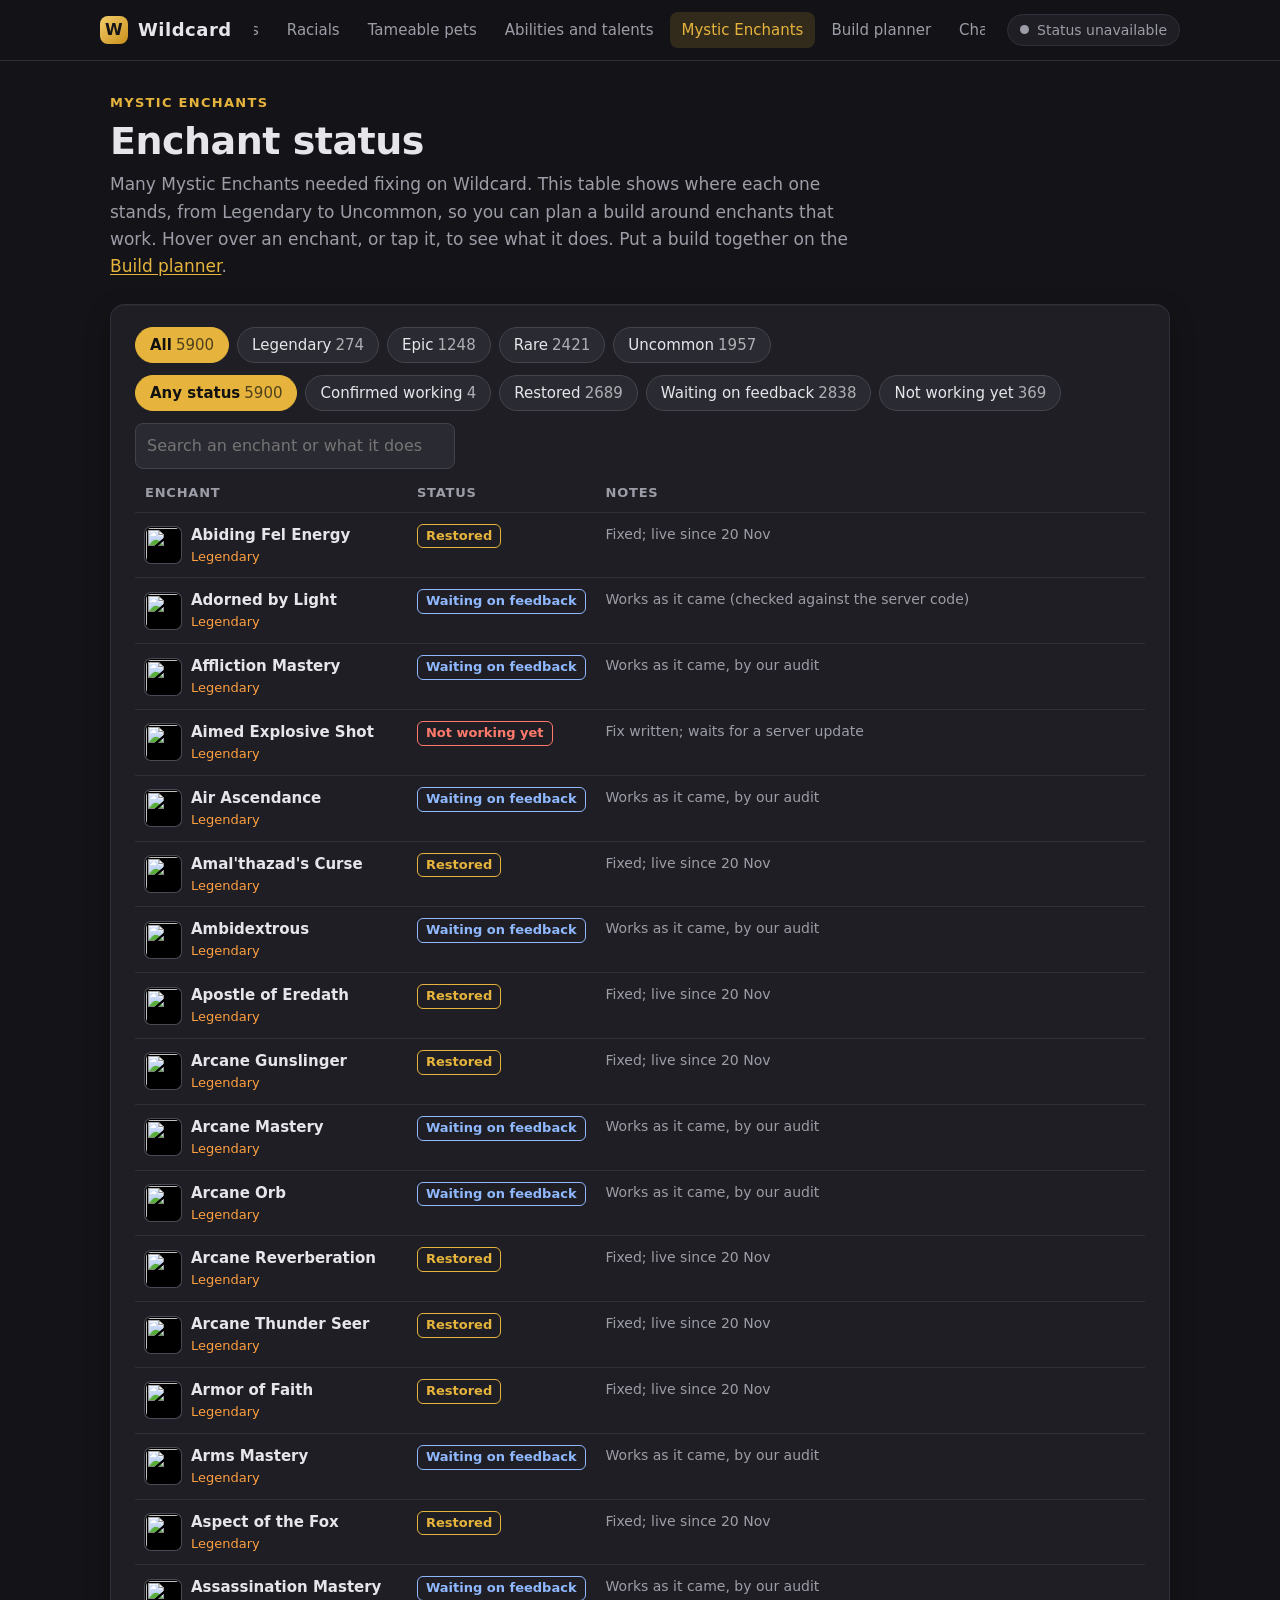
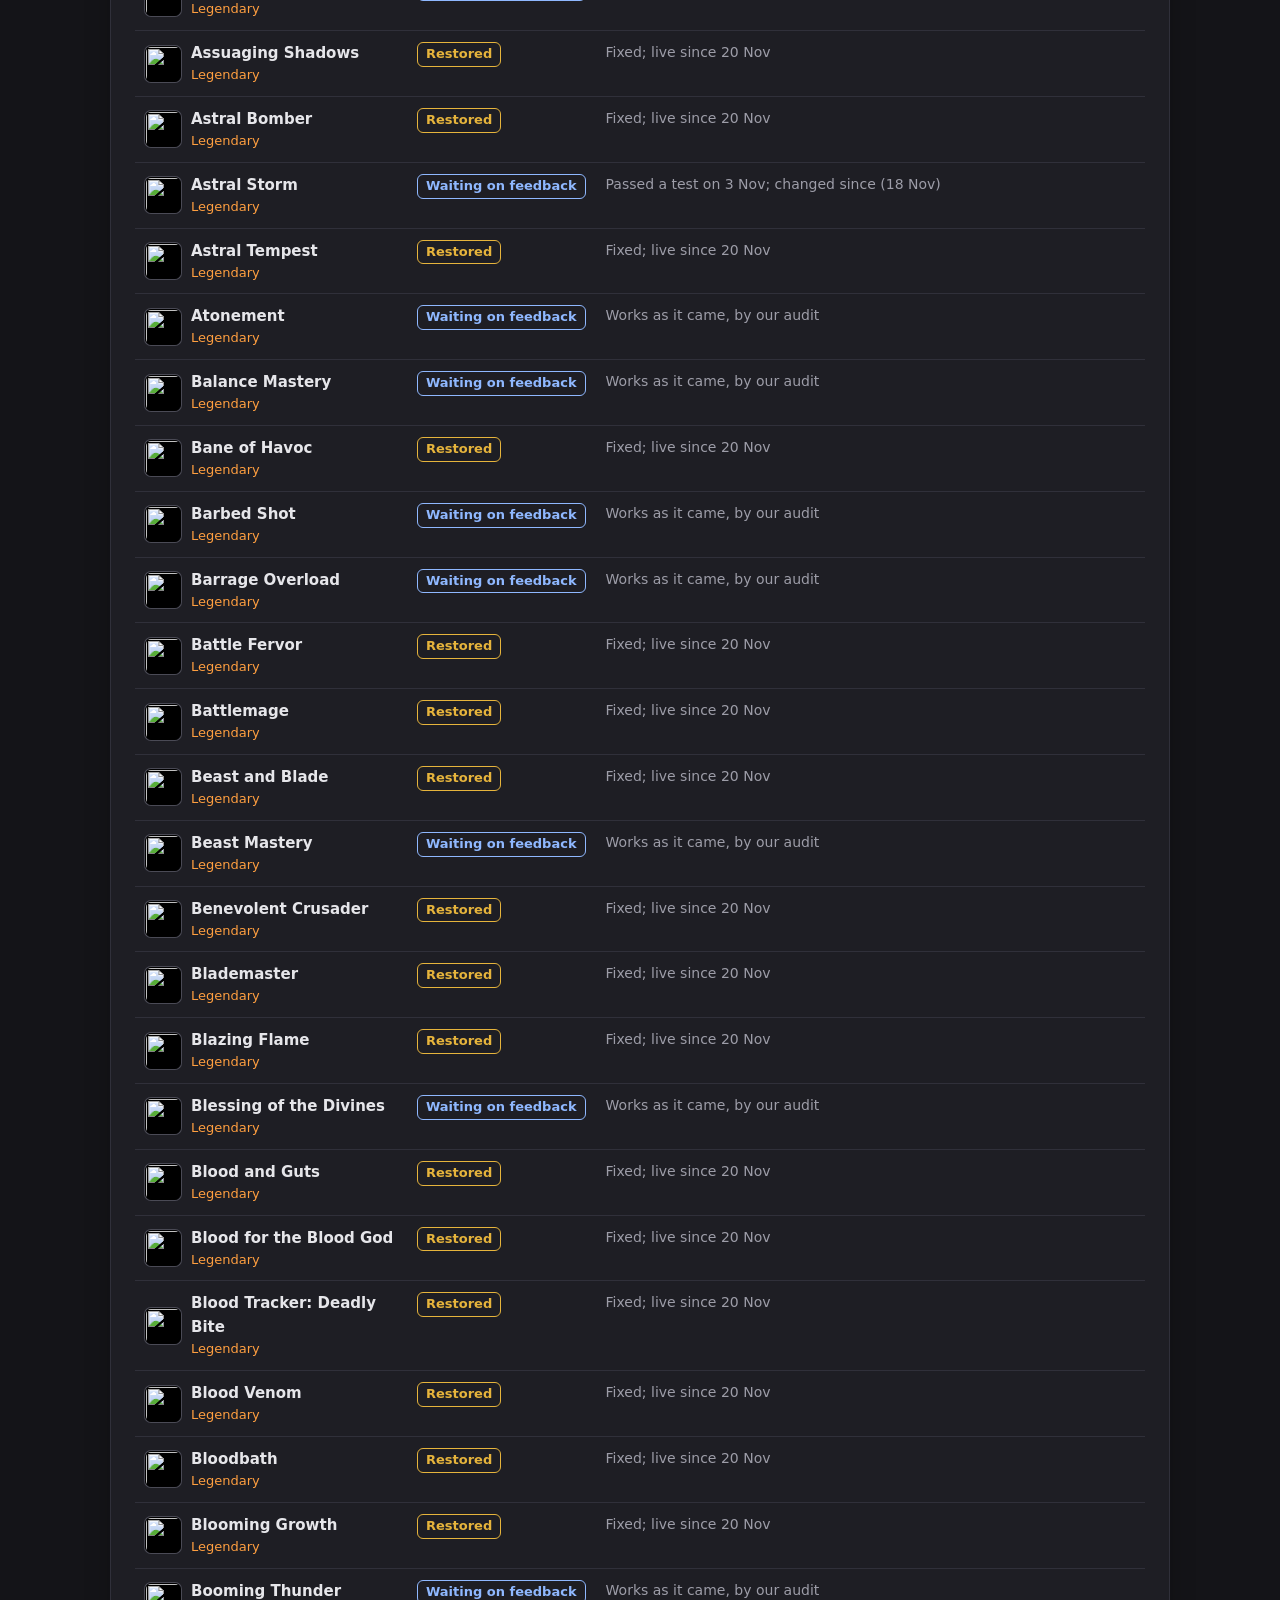
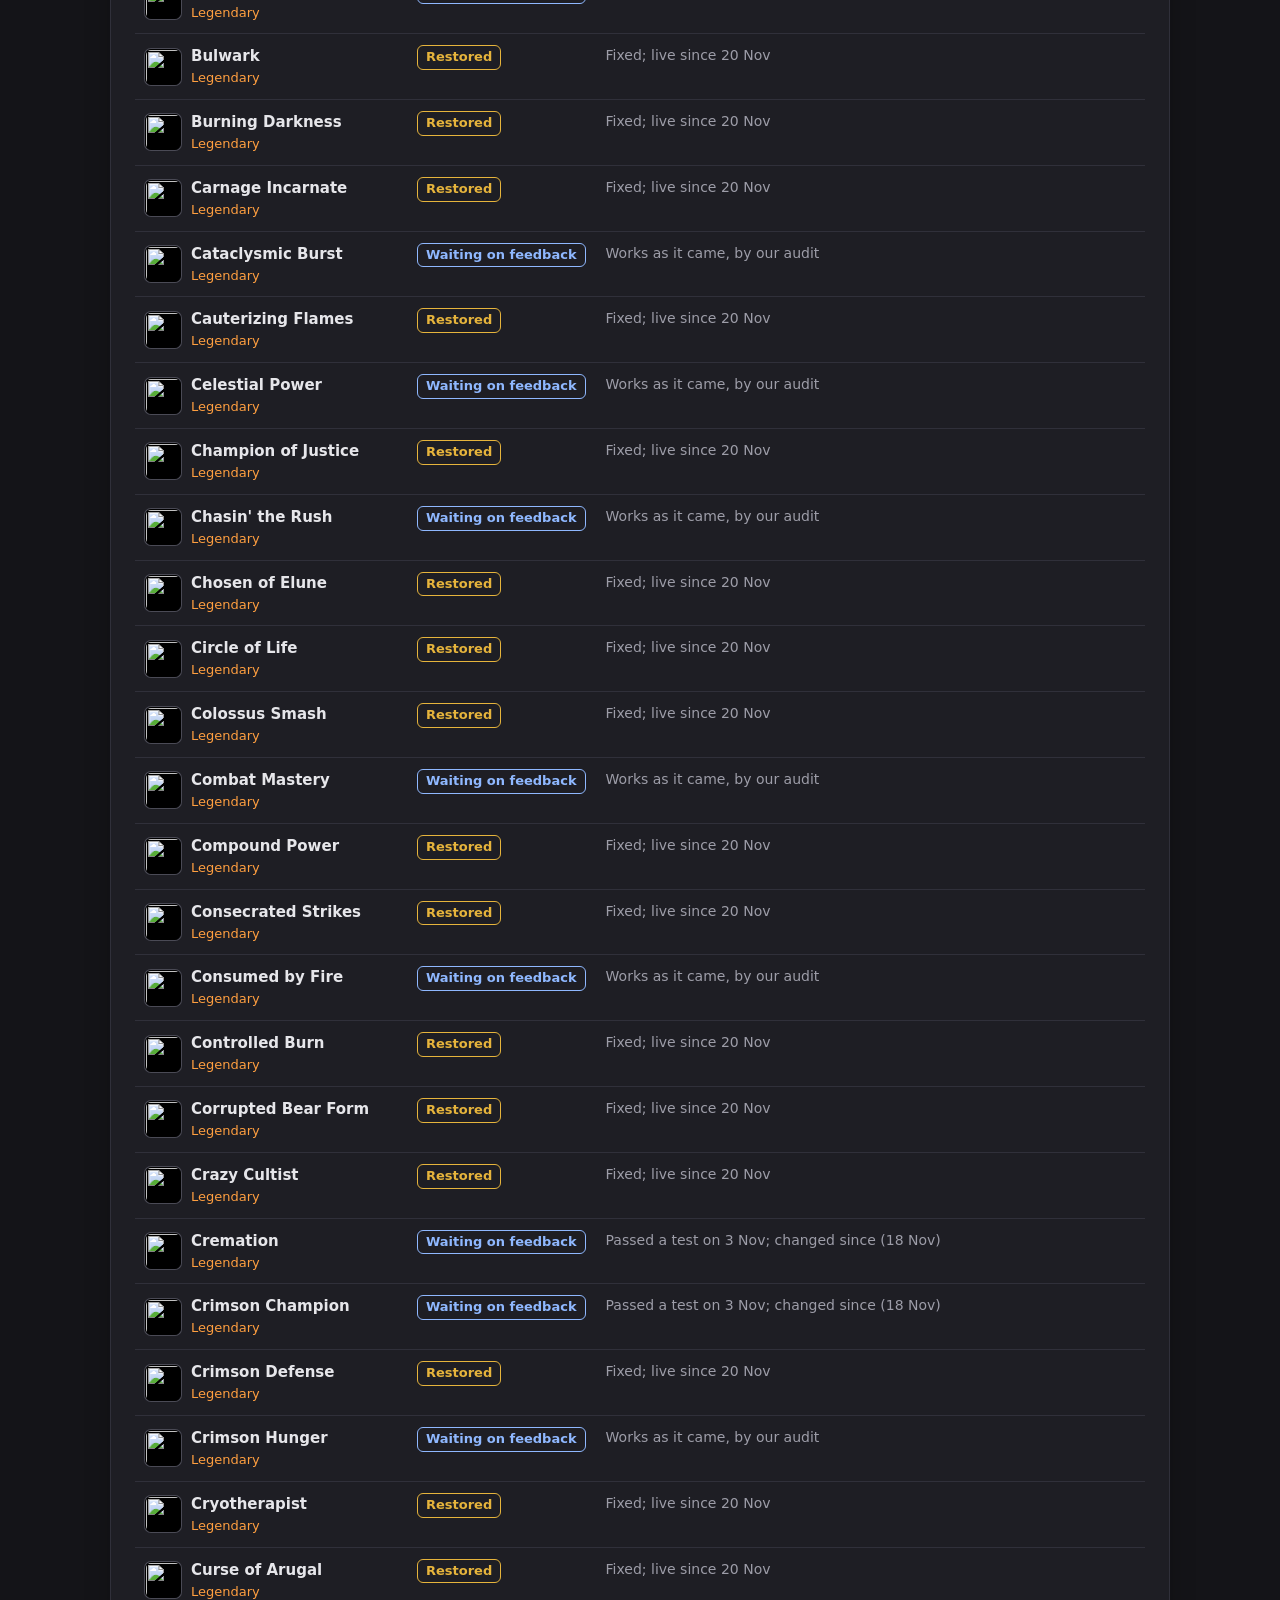
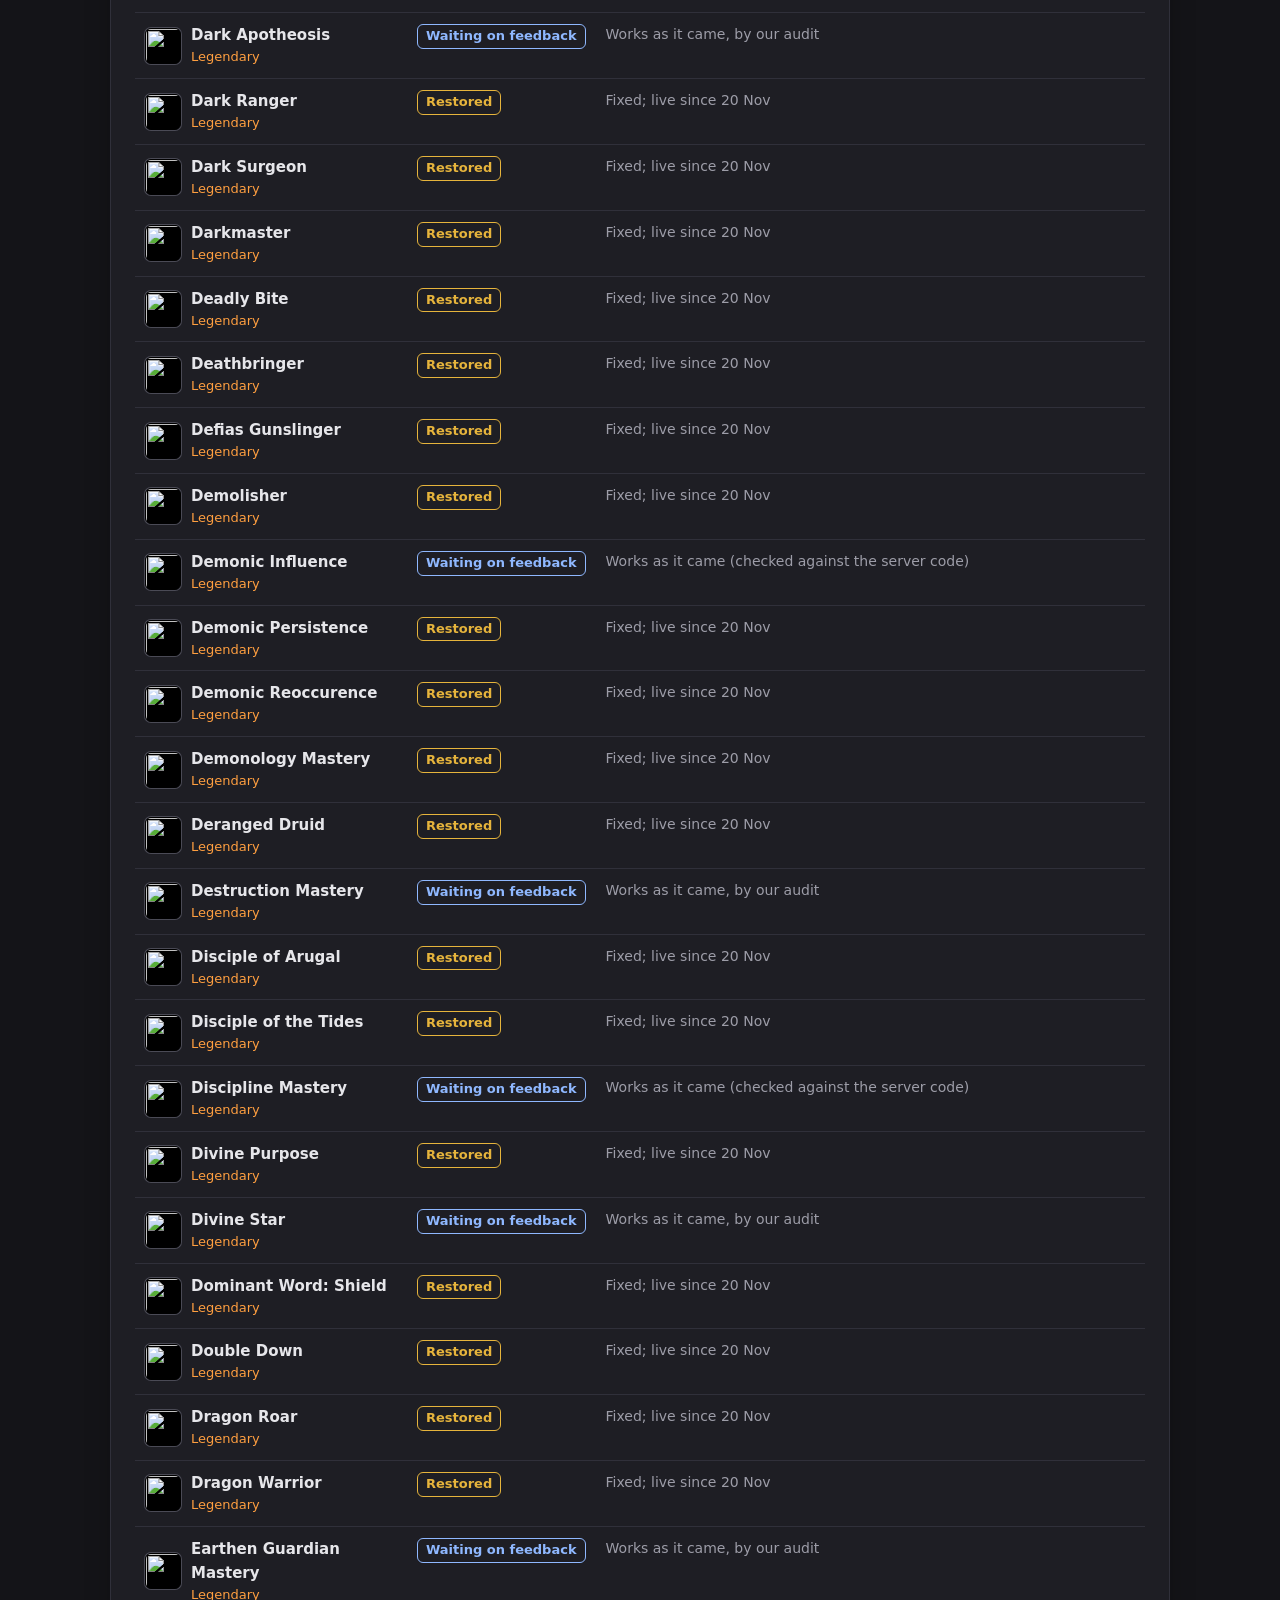
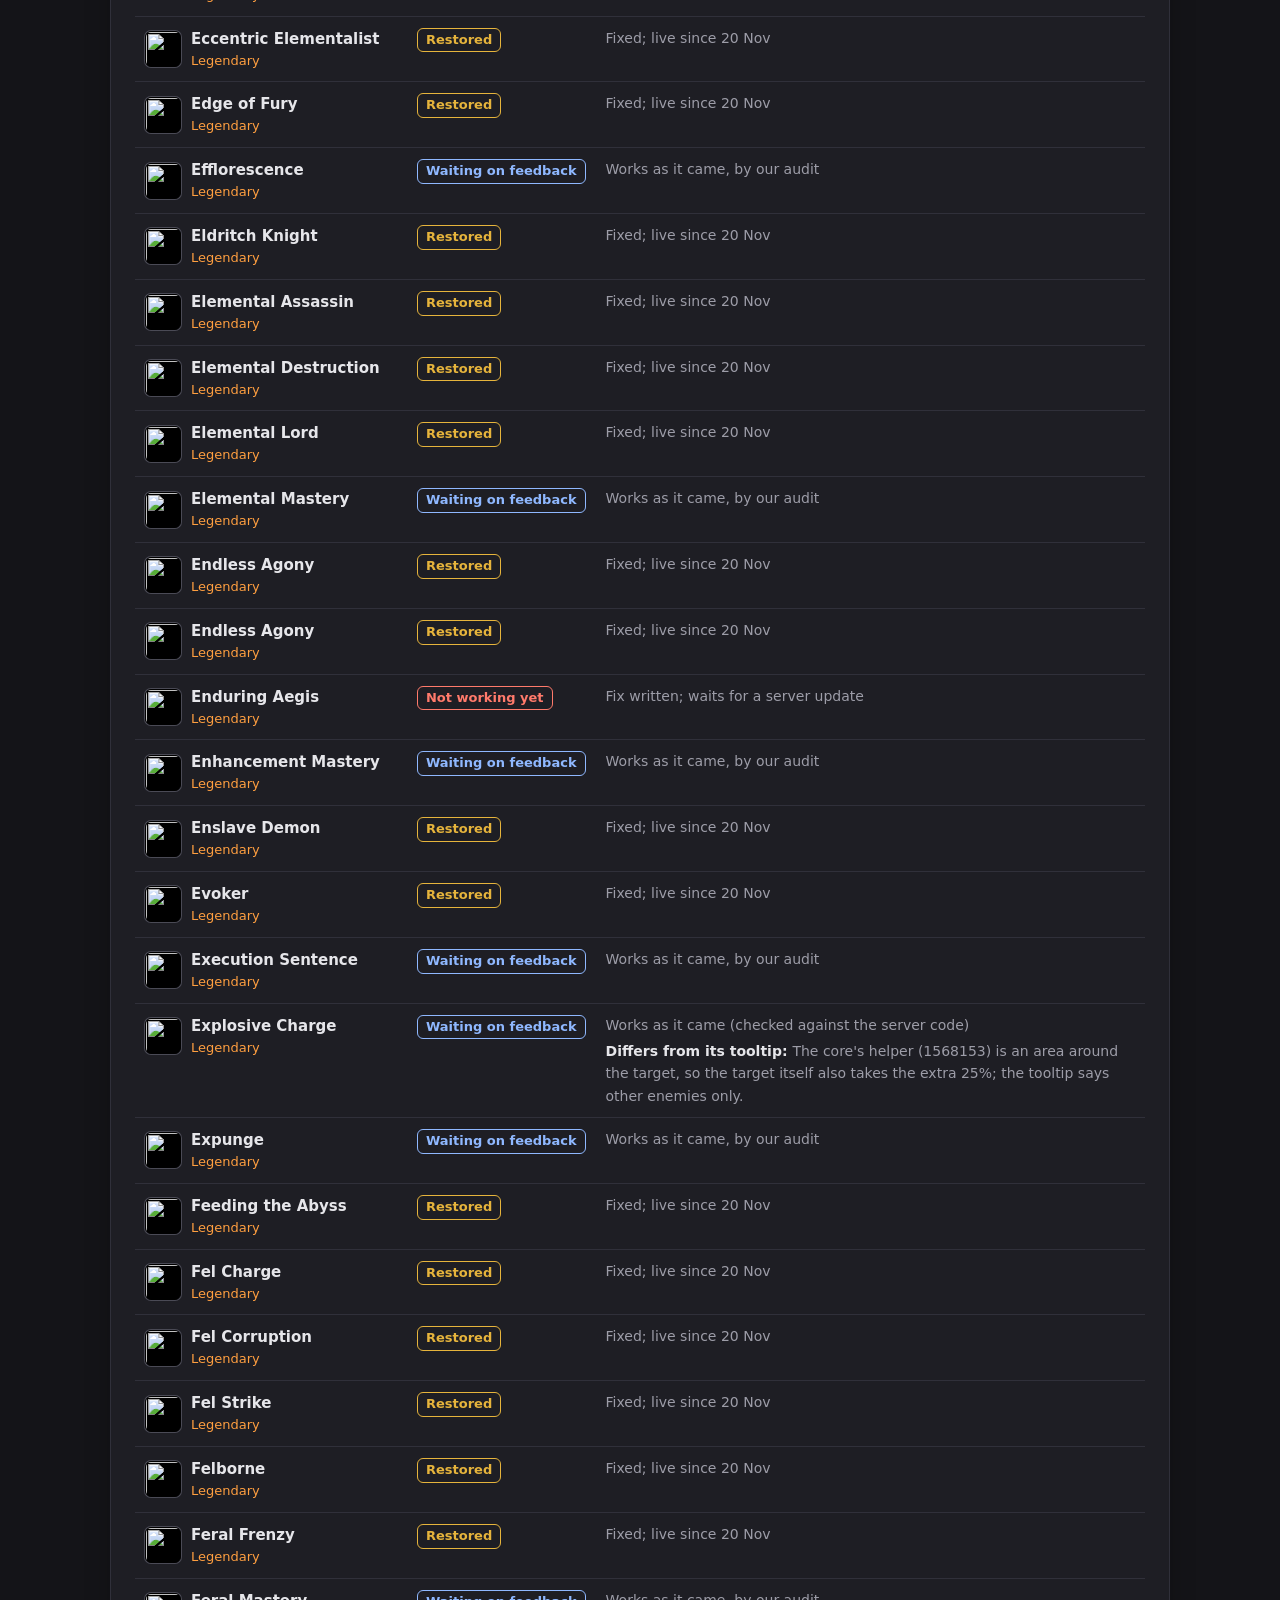
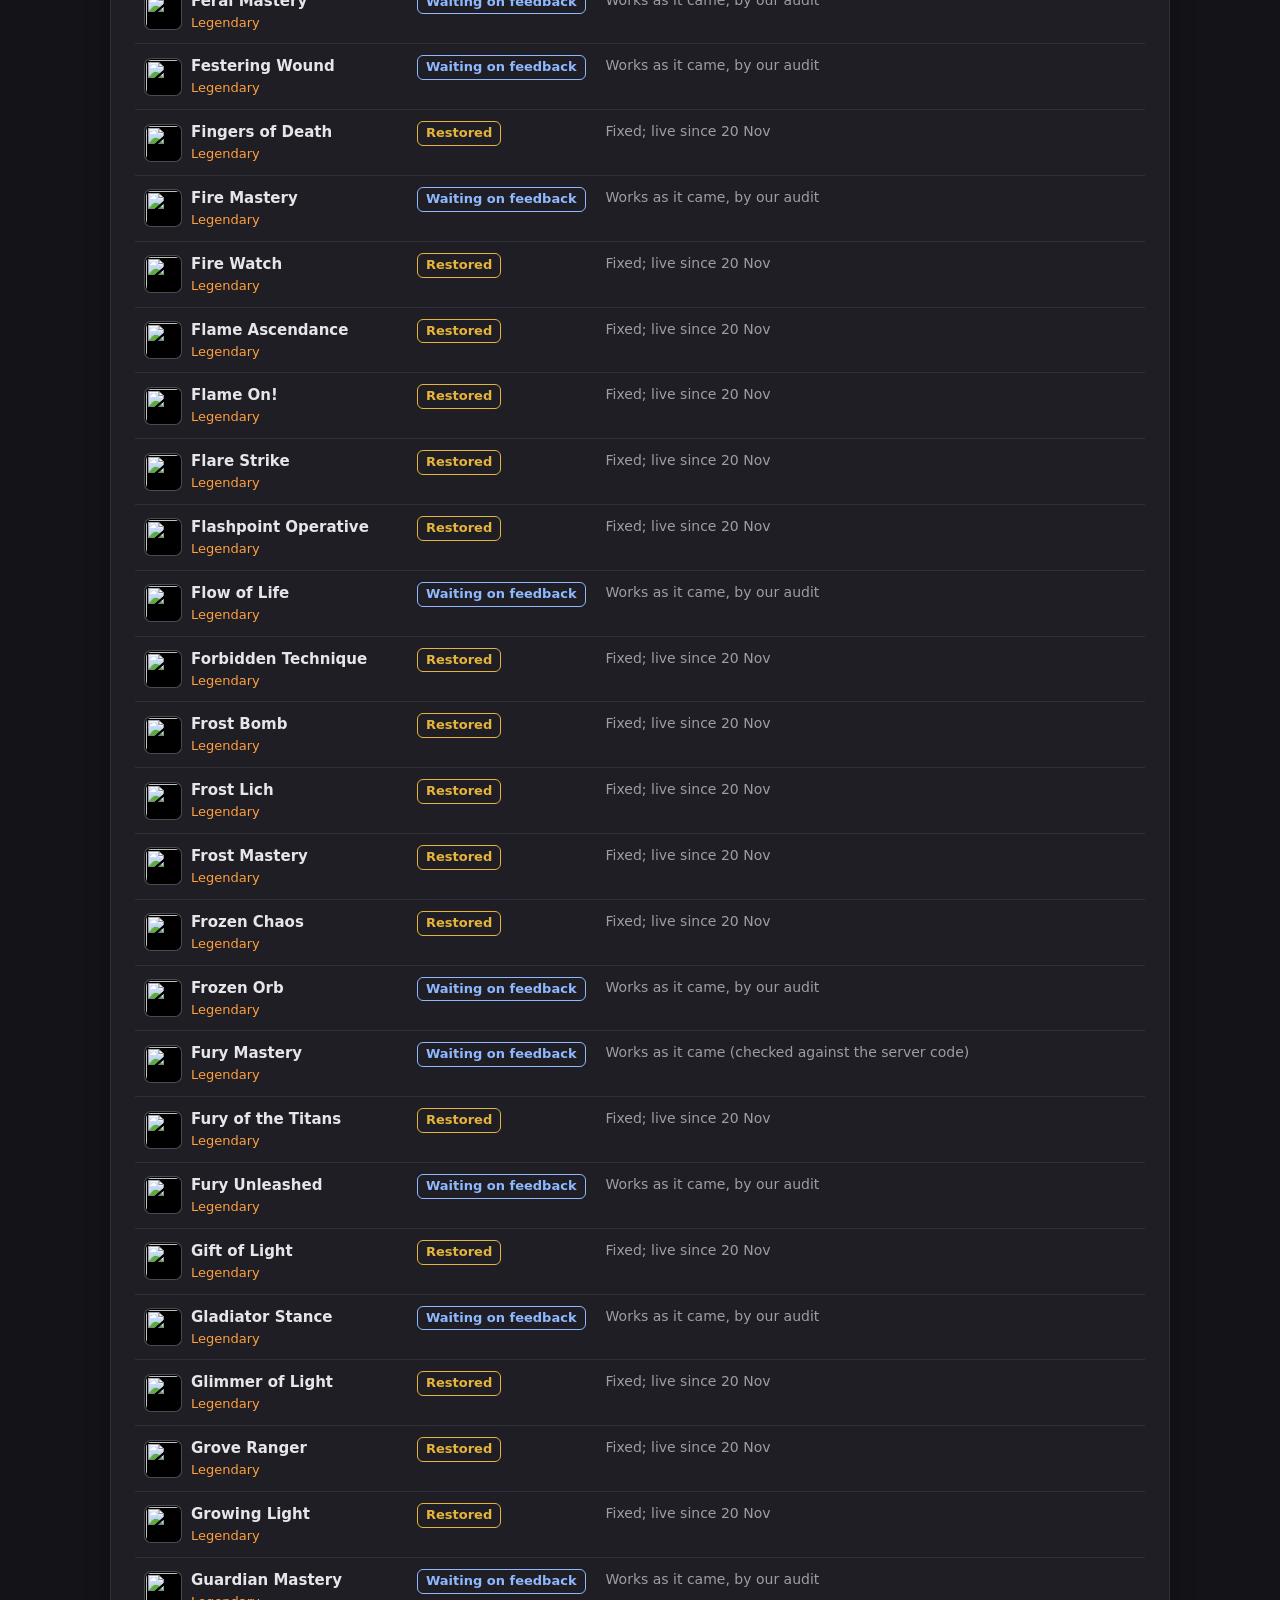
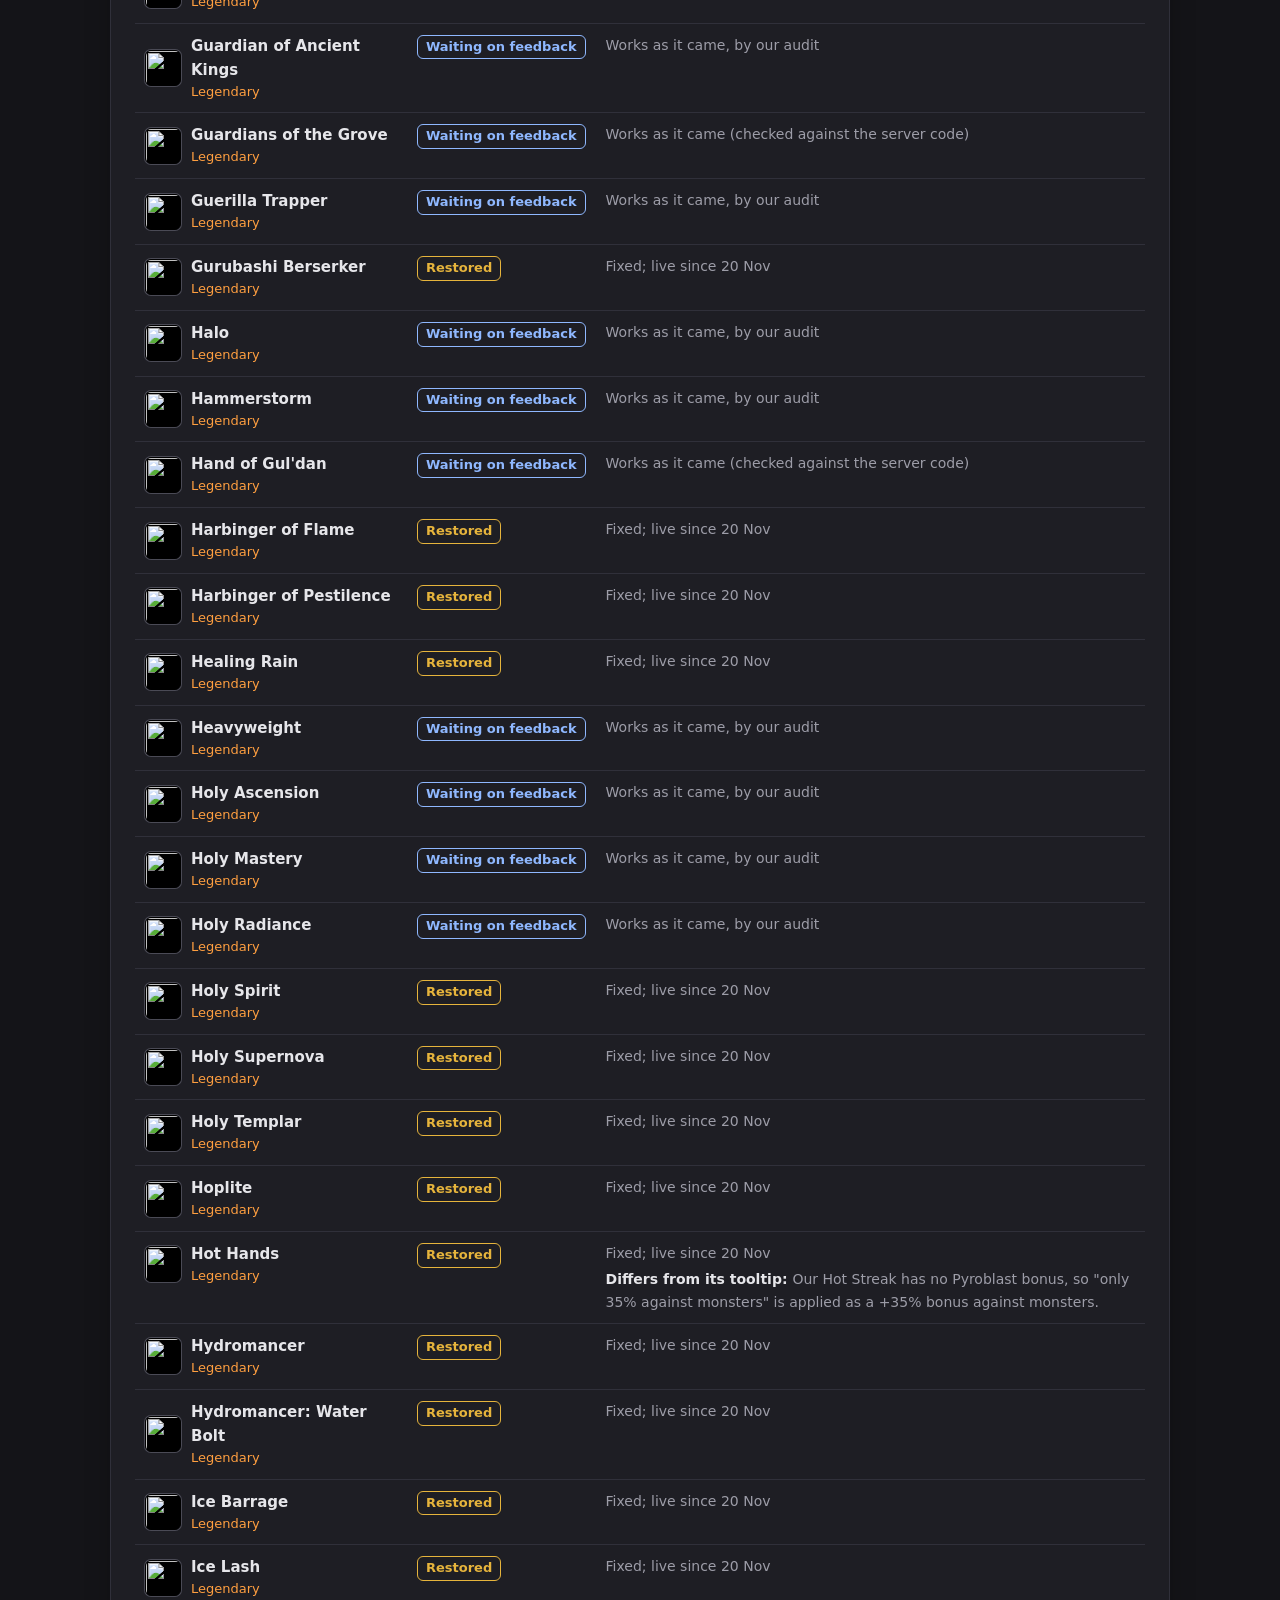
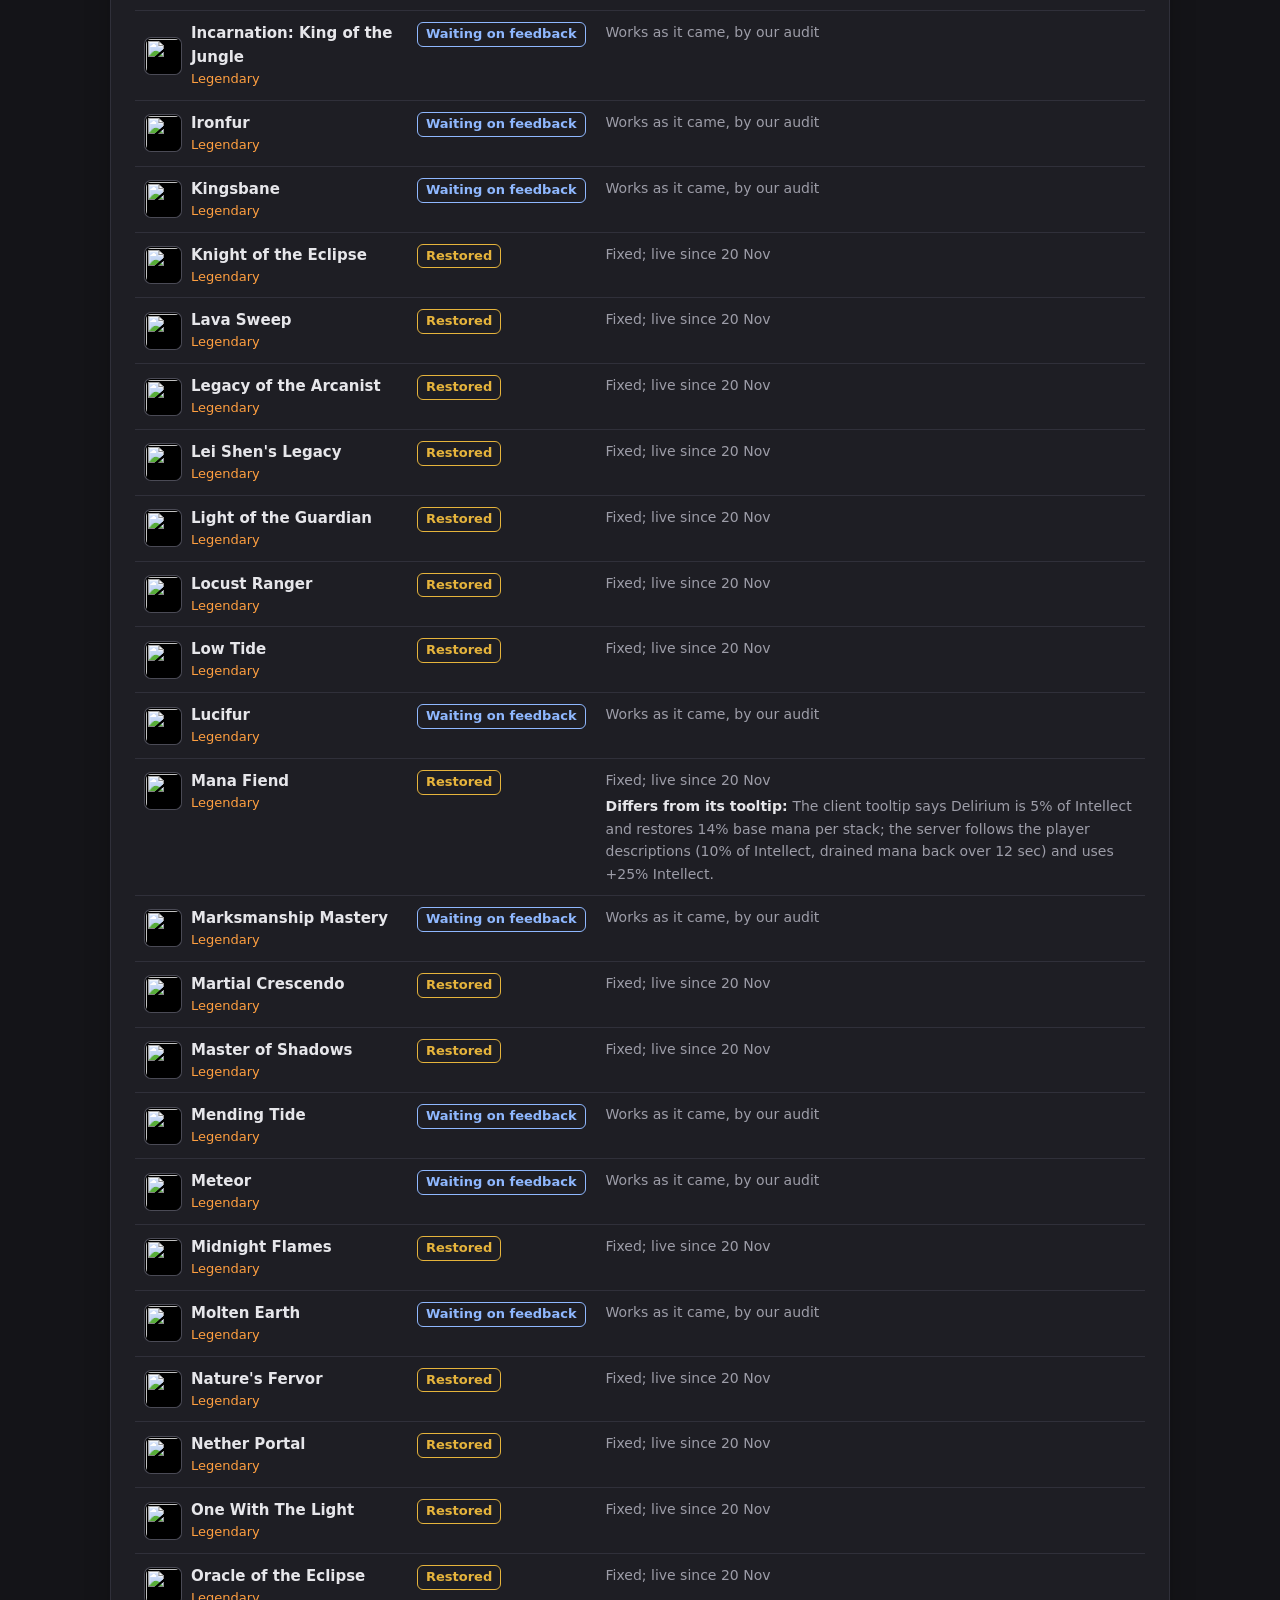
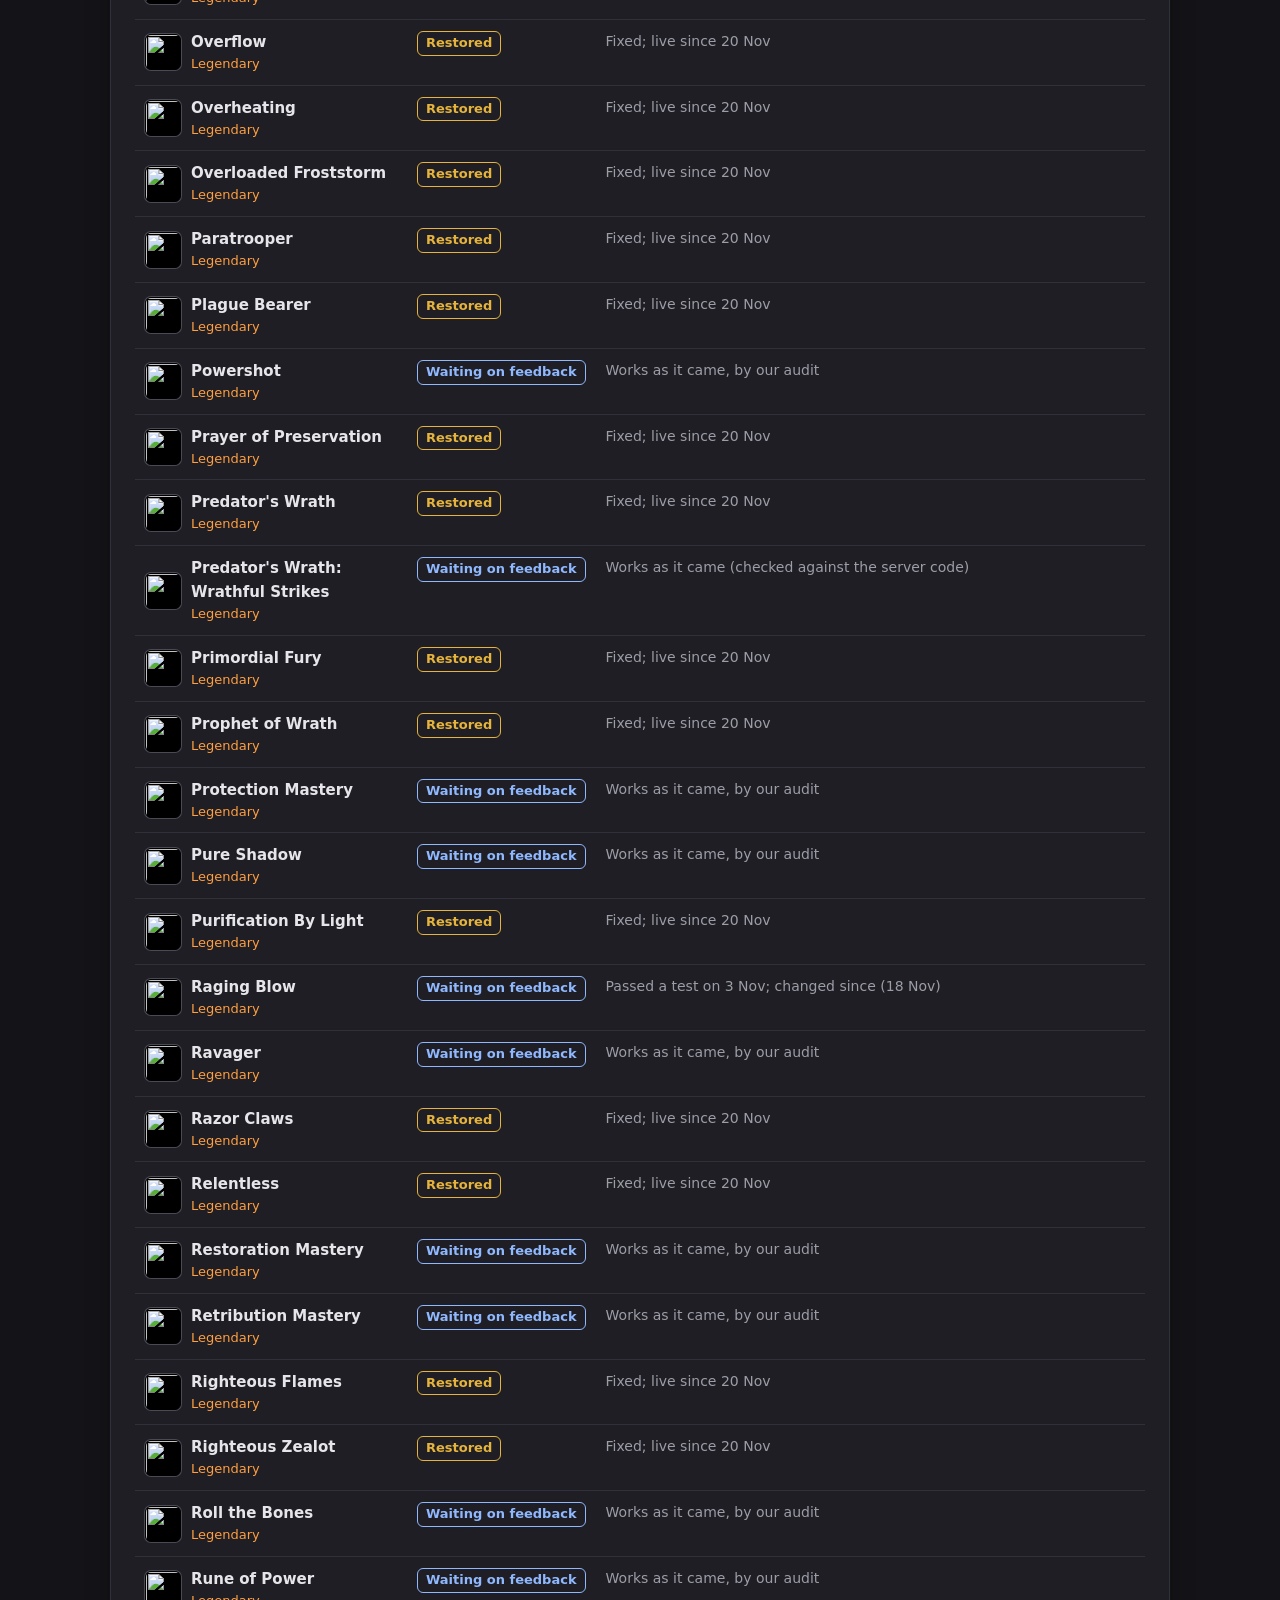
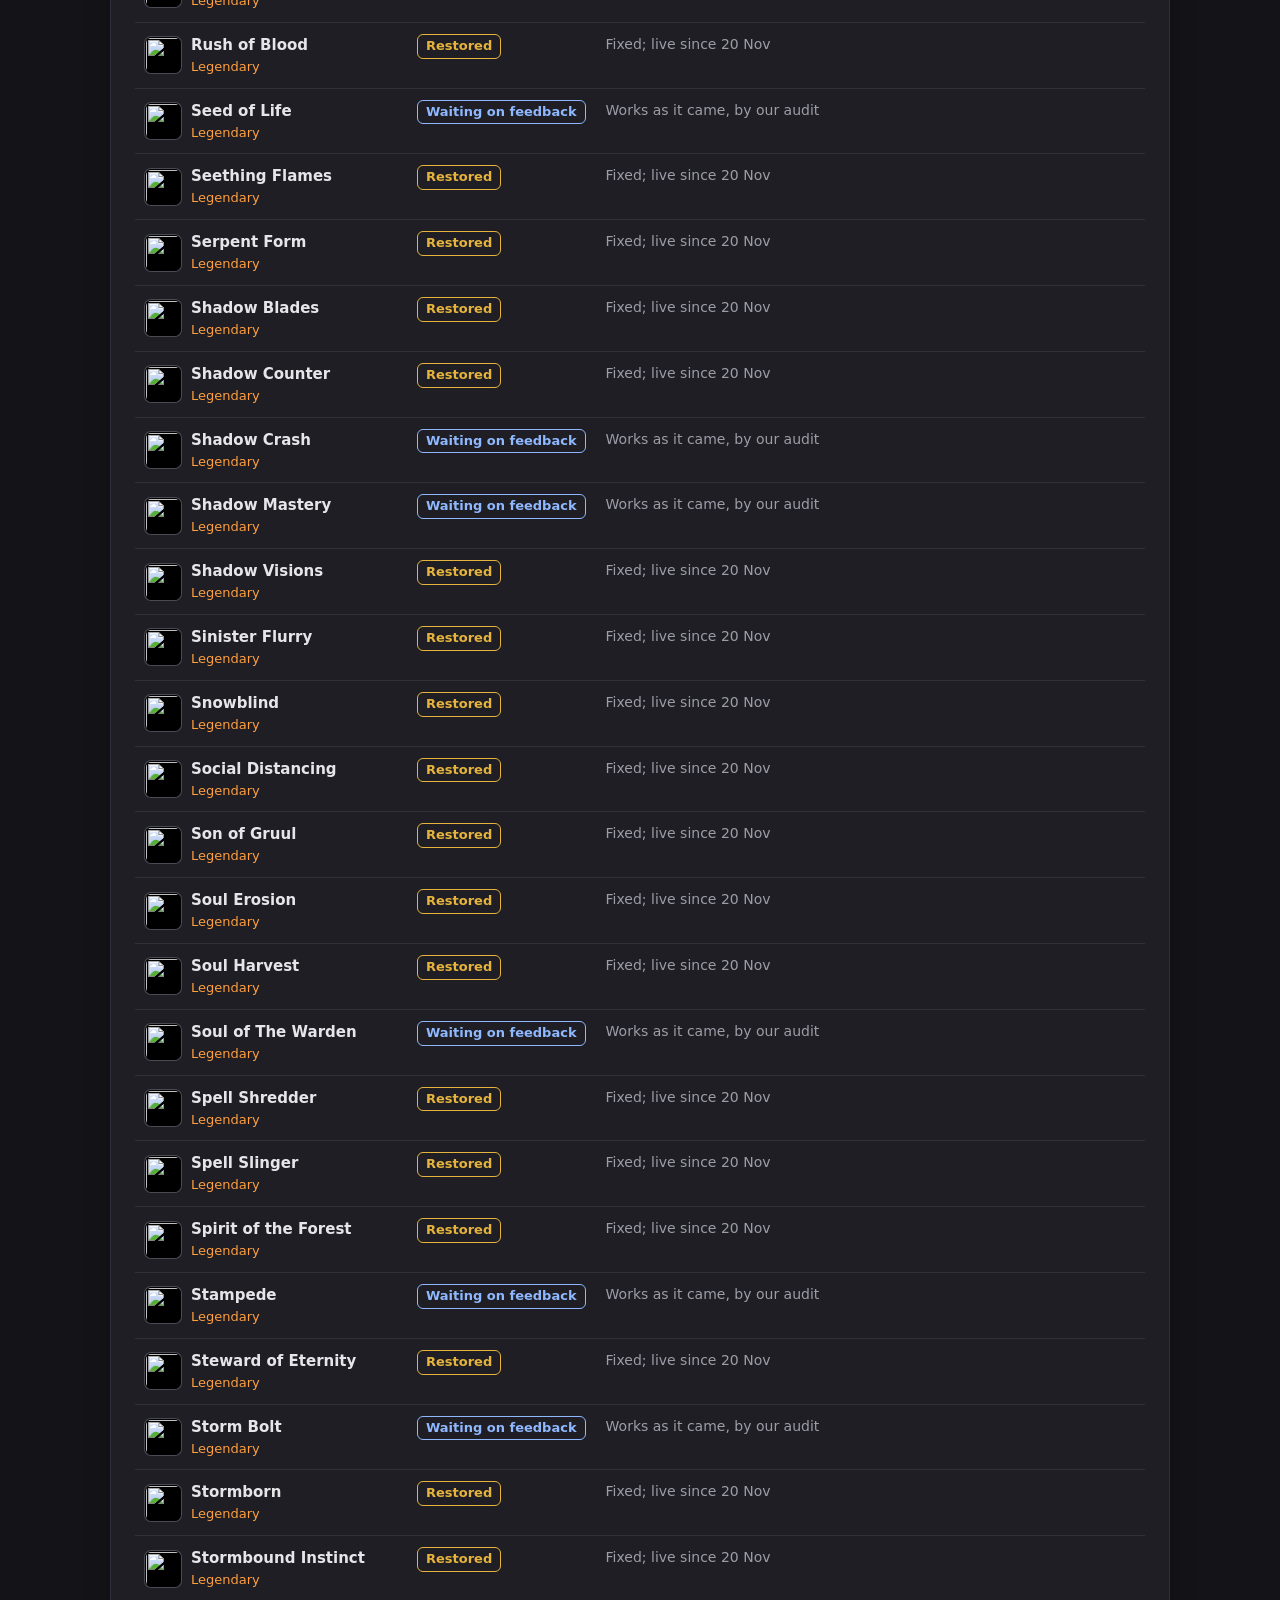
==== commit f1c699c5: "Website: Wildcard abilities and talents page, every enchant quality, and a build planner James asked" ====
--- a/launcher/site/enchants.html
+++ b/launcher/site/enchants.html
@@ -27,6 +27,8 @@
   td.name .quality { display: block; font-weight: 400; font-size: 13px; }
   .legendary { color: #ff9f40; }
   .epic { color: #c9a0ff; }
+  .rare { color: #4da3ff; }
+  .uncommon { color: #5fd35f; }
   .badge { display: inline-block; white-space: nowrap; font-size: 13px; font-weight: 700; border-radius: 6px; padding: 1px 8px;
            border: 1px solid currentColor; }
   .badge.confirmed { color: var(--good); }
@@ -51,8 +53,9 @@
   <header class="page-head">
     <p class="eyebrow">Mystic Enchants</p>
     <h1>Enchant status</h1>
-    <p class="lede">Many Legendary and Epic Mystic Enchants needed fixing on Wildcard. This table shows where each one
-    stands, so you can plan a build around enchants that work. Hover over an enchant, or tap it, to see what it does.</p>
+    <p class="lede">Many Mystic Enchants needed fixing on Wildcard. This table shows where each one stands, from
+    Legendary to Uncommon, so you can plan a build around enchants that work. Hover over an enchant, or tap it, to see
+    what it does. Put a build together on the <a href="planner.html">Build planner</a>.</p>
     <p class="note" id="caps"></p>
   </header>
   <div class="stack">
@@ -91,9 +94,11 @@
 <script>
 const $ = (id) => document.getElementById(id);
 const LABELS = { confirmed: "Confirmed working", restored: "Restored", feedback: "Waiting on feedback", broken: "Not working yet" };
-const QUALITIES = ["All", "Legendary", "Epic"];
+const QUALITIES = ["All", "Legendary", "Epic", "Rare", "Uncommon"];
+const TIP_FILES = ["enchant-tooltips.json", "enchant-tooltips-rare.json", "enchant-tooltips-uncommon.json"];
 let data = null;
 let tips = {};
+let sources = {};
 let quality = "All";
 let status = "all";
 
@@ -145,7 +150,8 @@
     const enchant = el("div", { class: "enchant" });
     enchant.append(Wildcard.icon(tip ? tip.icon : "", 36), label);
     if (tip) Wildcard.attachTip(enchant, () => Wildcard.tipCard(tip, {
-      quality: e.quality.toLowerCase(), qualityLabel: e.quality + " Mystic Enchant", limit: tip.limit }));
+      quality: e.quality.toLowerCase(), qualityLabel: e.quality + " Mystic Enchant", limit: tip.limit,
+      source: sources[tip.source] }));
     name.append(enchant);
     const badge = el("td");
     badge.append(el("span", { class: "badge " + e.status }, LABELS[e.status]));
@@ -179,16 +185,23 @@
   }
   showTabs();
   showRows();
-  // Tooltips and icons come from a second file made on the server each night; the table works without it.
-  try {
-    const t = await Wildcard.tooltips("enchant-tooltips.json");
-    tips = t.tooltips || {};
-    for (const tip of Object.values(tips)) tip.search = textOf(tip).toLowerCase();
-    if (t.caps) $("caps").textContent = "A Wildcard character can slot " + t.caps.Legendary + " Legendary and up to " +
-      t.caps.Epic + " Epic enchants. Numbers in the tooltips are for a level " + t.level + " character; " +
-      "where they grow with a stat, the tooltip says which.";
-    showRows();
-  } catch (error) { /* no tooltips: names and statuses only */ }
+  // Tooltips and icons come from files made on the server each night (Legendary and Epic first, then Rare and
+  // Uncommon); the table works without them.
+  for (const file of TIP_FILES) {
+    try {
+      const t = await Wildcard.tooltips(file);
+      Object.assign(sources, t.sources || {});
+      for (const [spell, tip] of Object.entries(t.tooltips || {})) {
+        tip.search = (textOf(tip) + " " + (sources[tip.source] || "")).toLowerCase();
+        tips[spell] = tip;
+      }
+      if (t.caps) $("caps").textContent = "A Wildcard character has " + (t.caps.Slots || 17) + " enchant slots: " +
+        t.caps.Legendary + " Legendary, up to " + t.caps.Epic + " Epic, and Rare and Uncommon in the rest (at most " +
+        (t.caps.RareWorldforged || 3) + " rare worldforged). Numbers in the tooltips are for a level " + t.level +
+        " character; where they grow with a stat, the tooltip says which.";
+      showRows();
+    } catch (error) { /* no tooltips for this file: names and statuses only */ }
+  }
 }
 
 function textOf(tip) {
--- a/launcher/site/style.css
+++ b/launcher/site/style.css
@@ -181,6 +181,8 @@
 .tip-name { color: #fff; font-weight: 700; font-size: 15px; line-height: 1.25; }
 .tip-name.legendary { color: #ff9f40; }
 .tip-name.epic { color: #c9a0ff; }
+.tip-name.rare { color: #4da3ff; }
+.tip-name.uncommon { color: #5fd35f; }
 .tip-sub { color: var(--muted); font-size: 13px; }
 .tip-req { color: #fff; }
 .tip-note { color: #9d9da8; }
